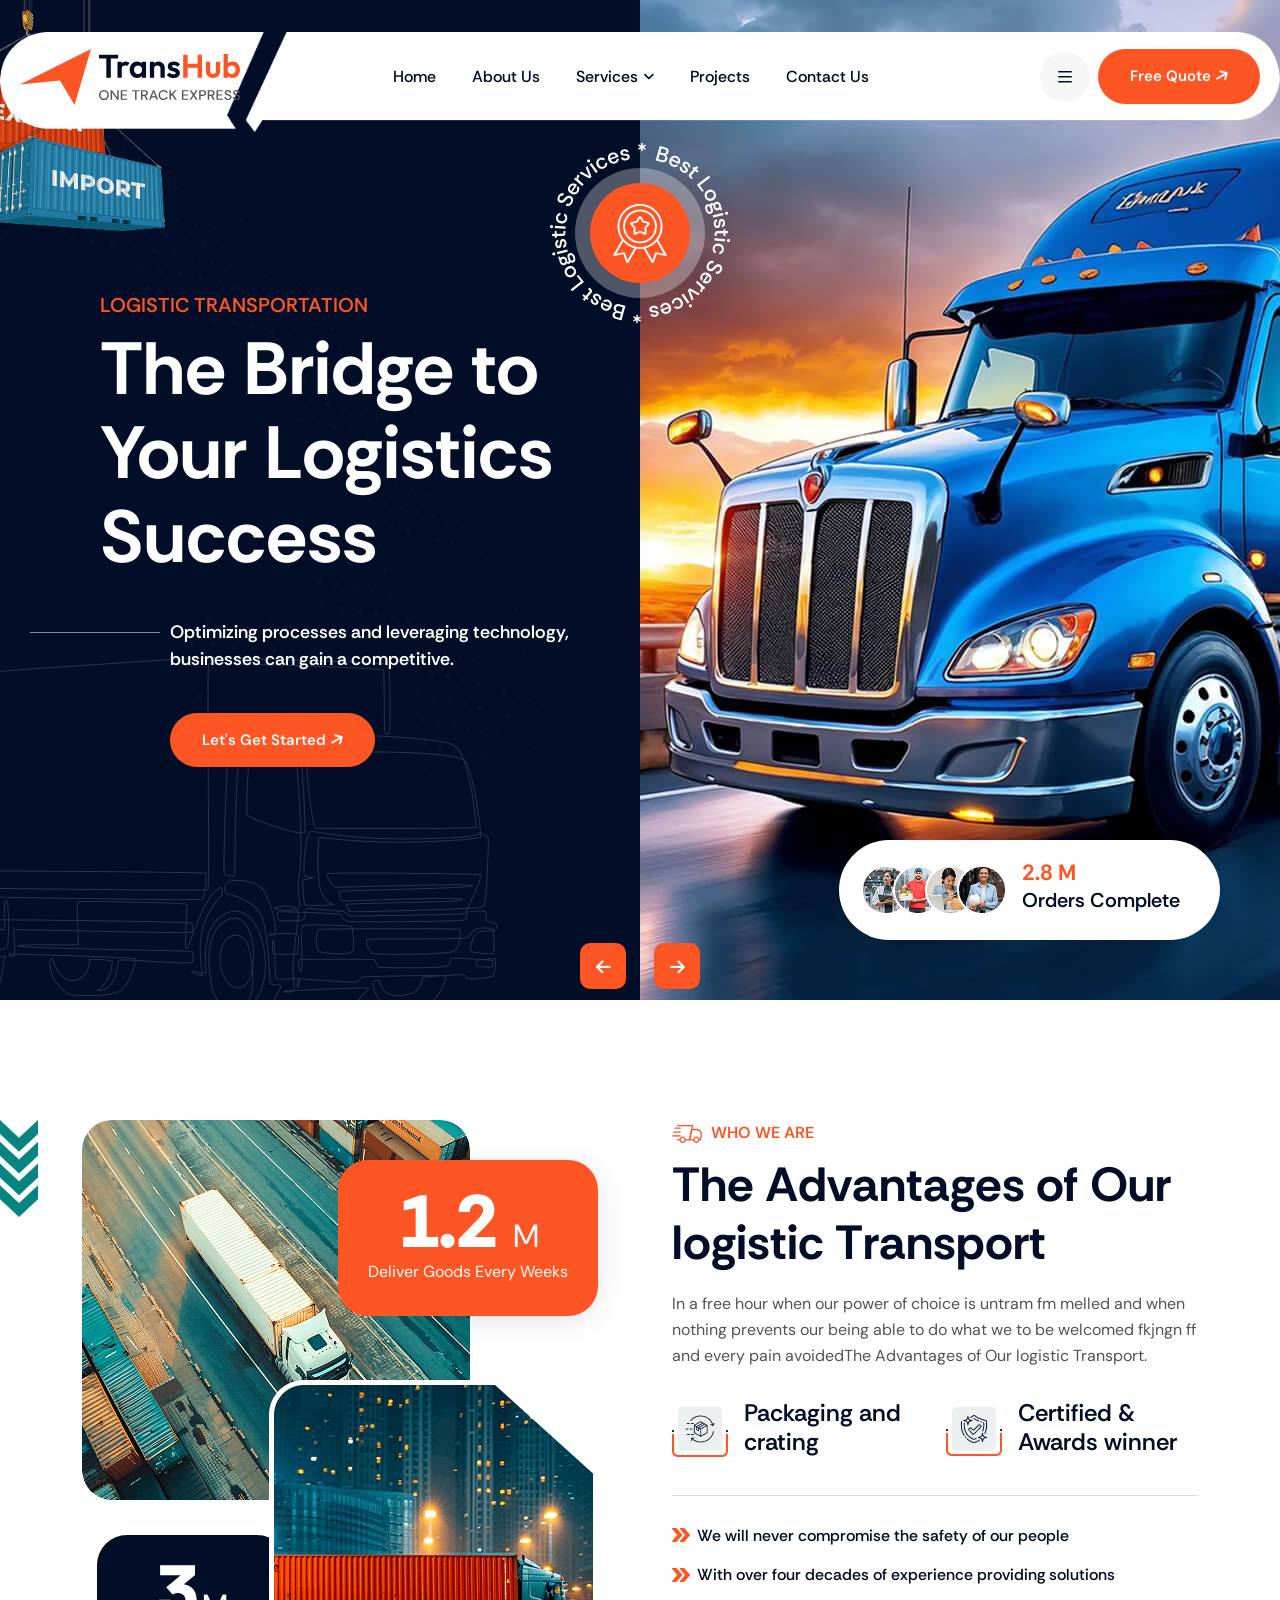
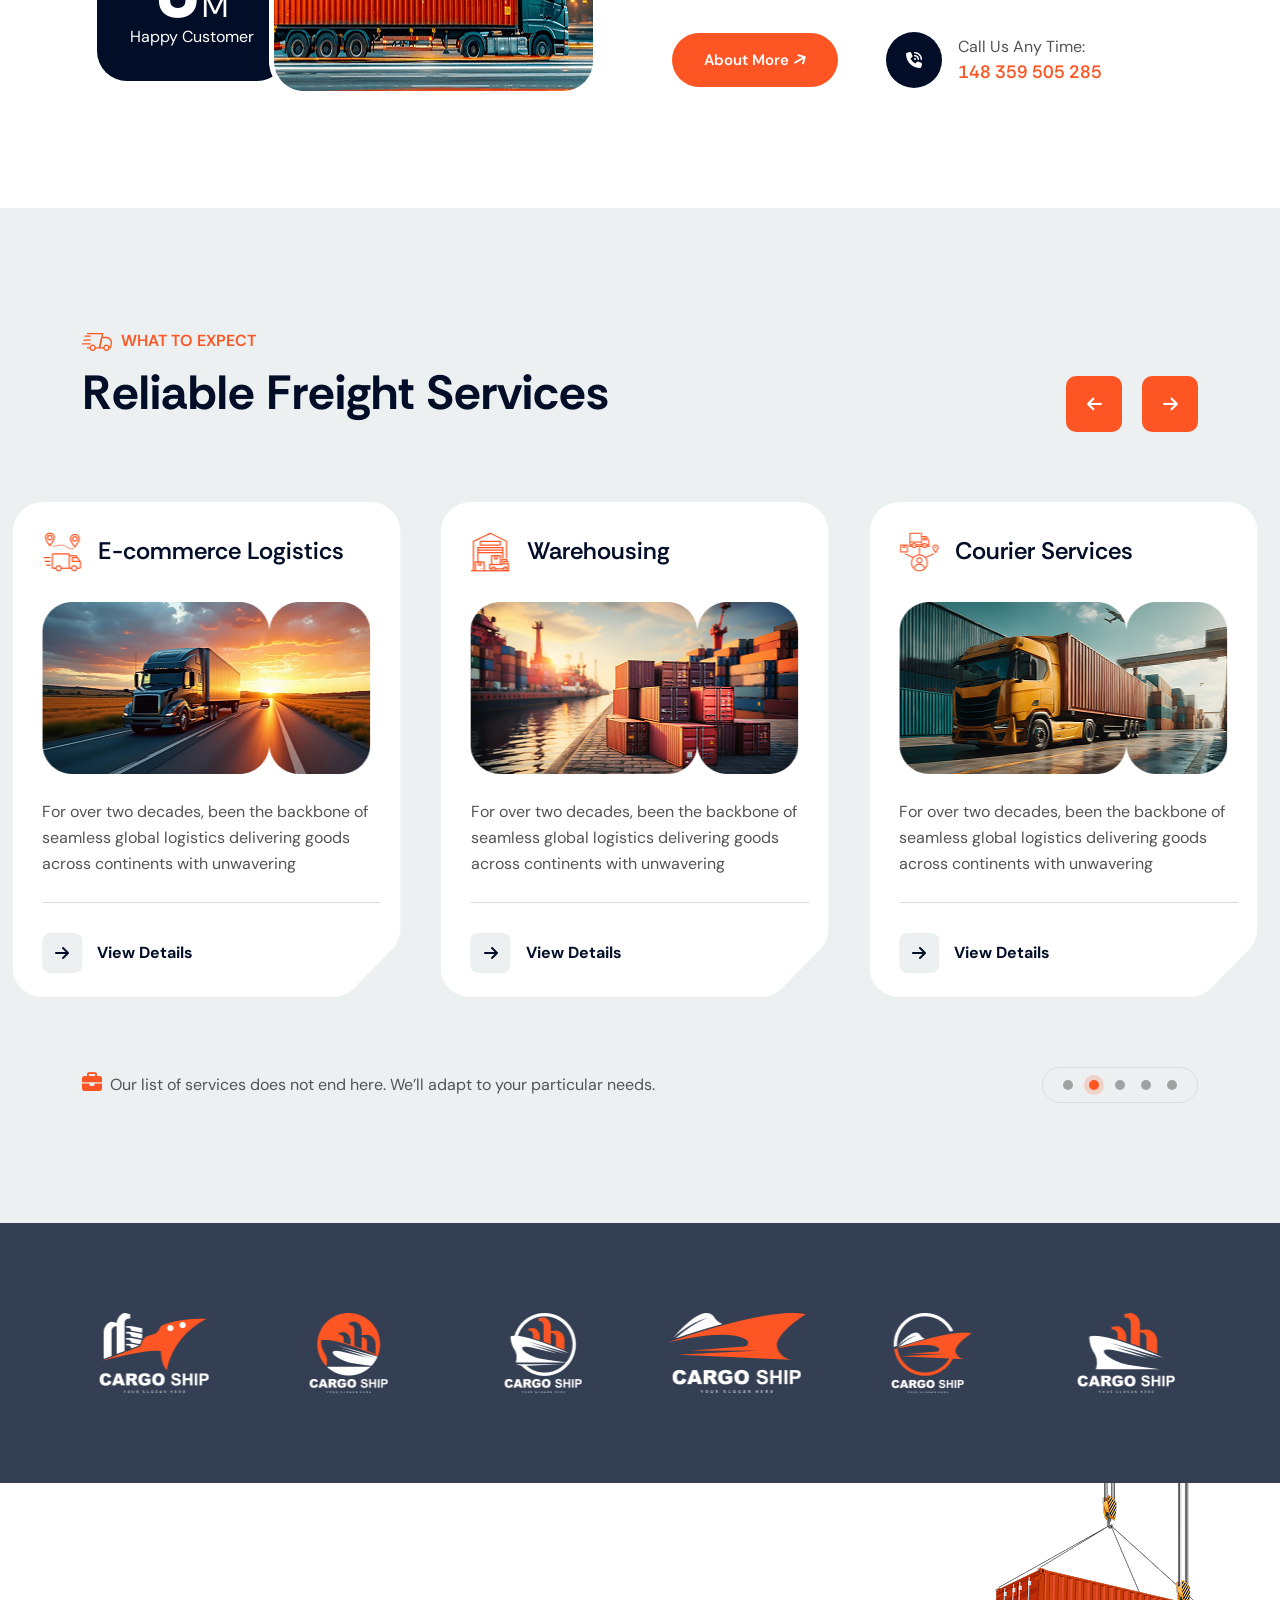
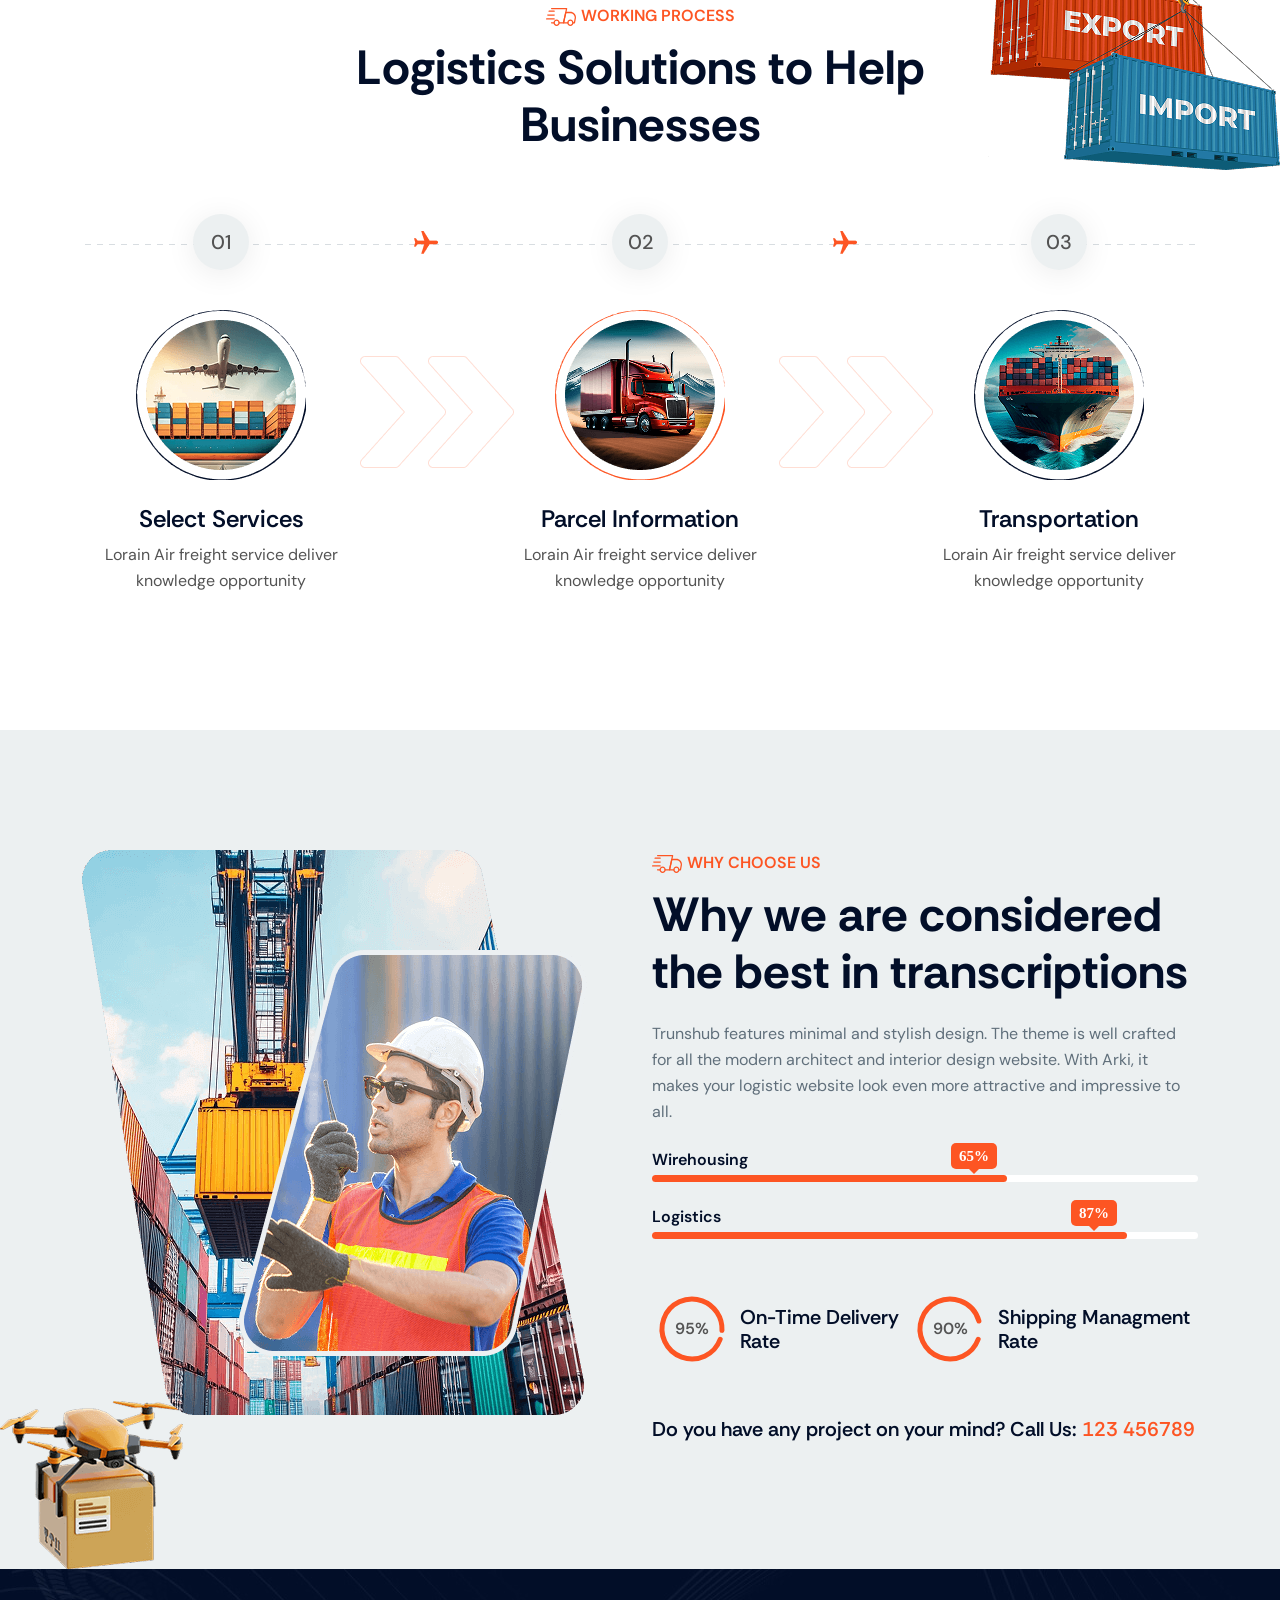
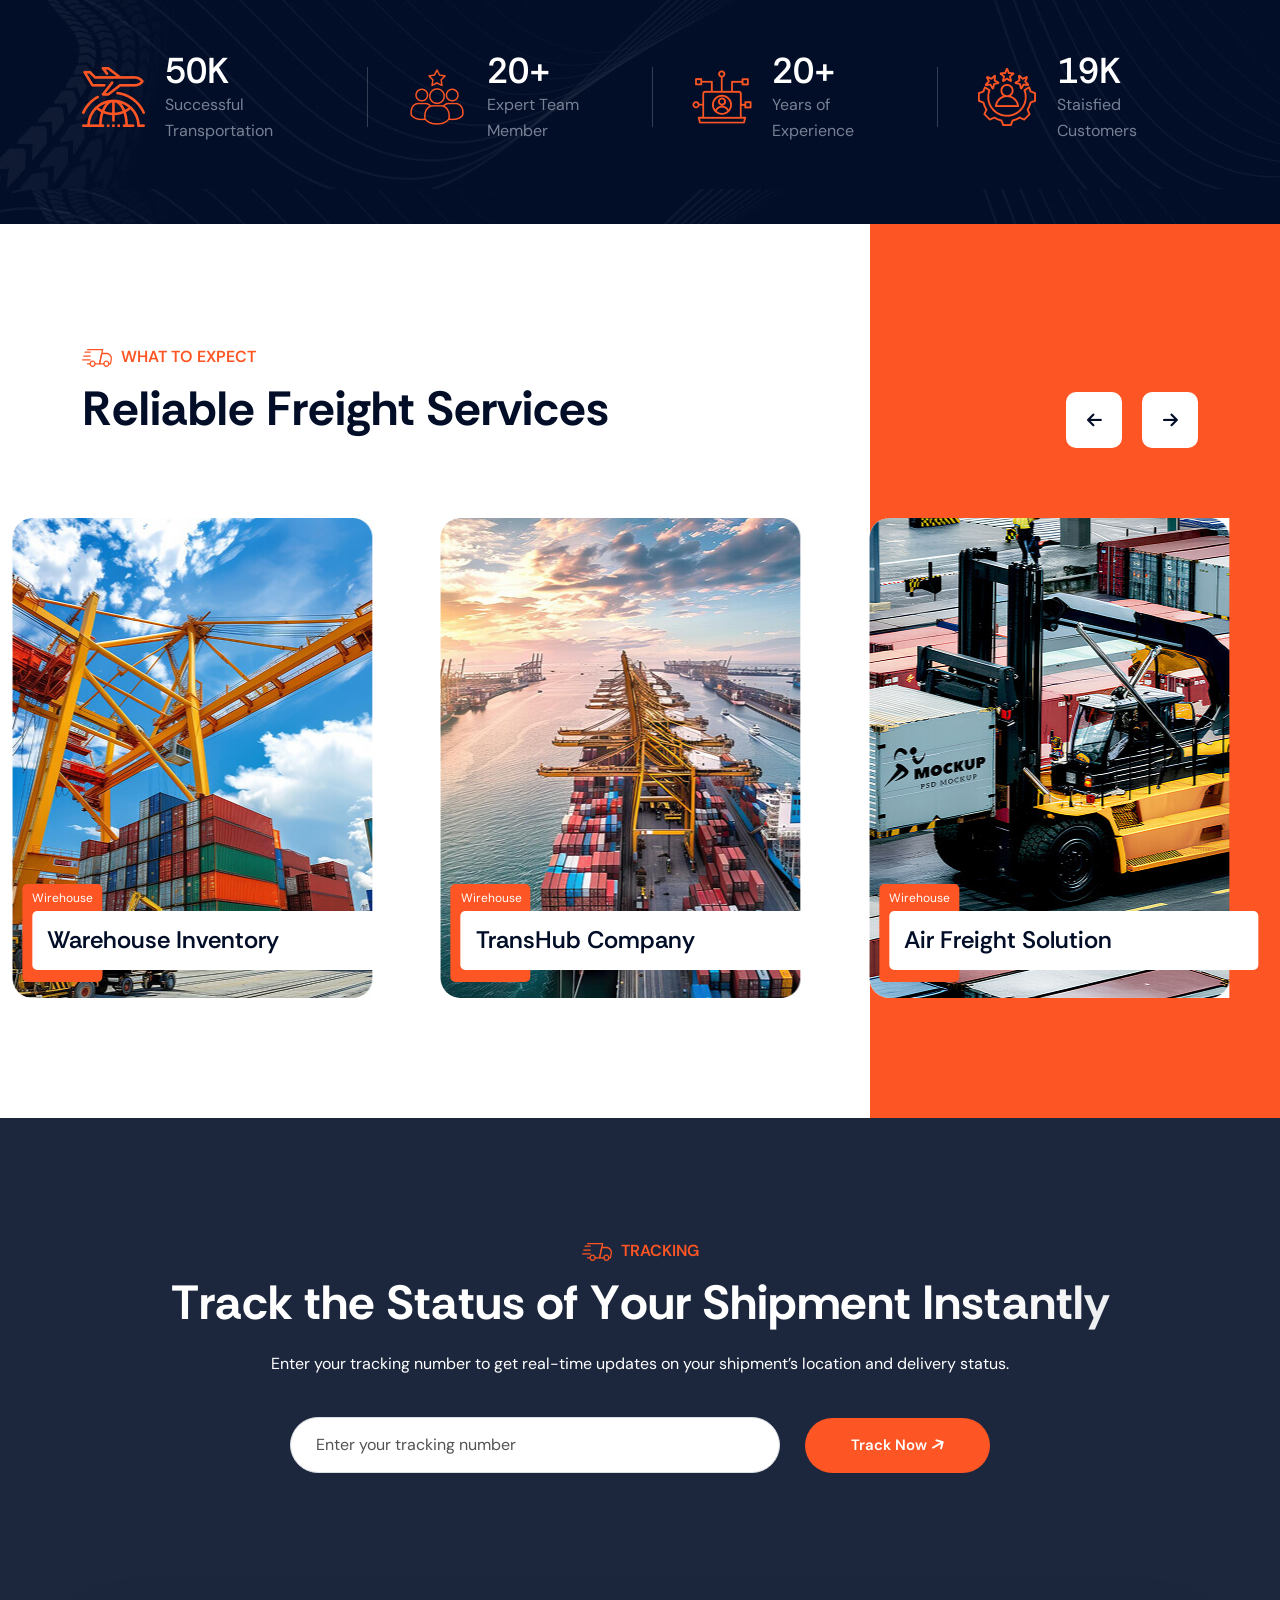
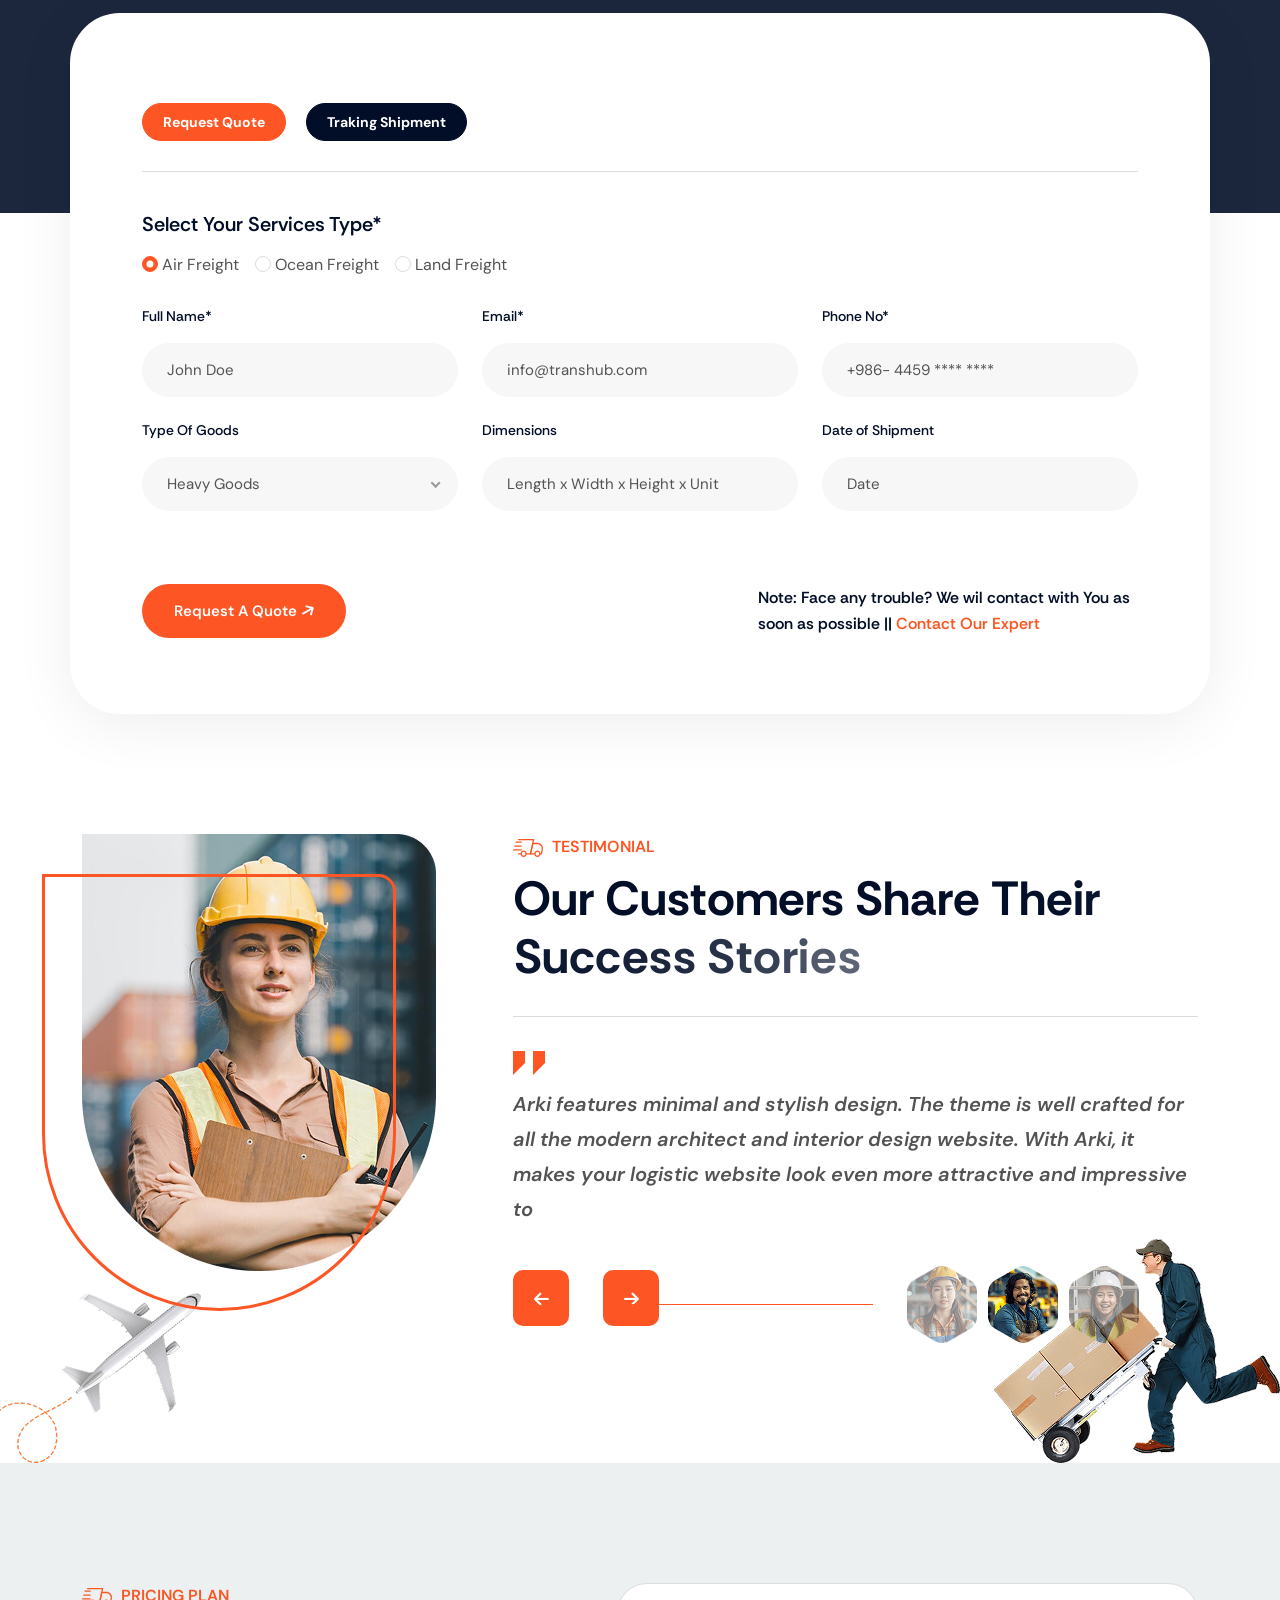
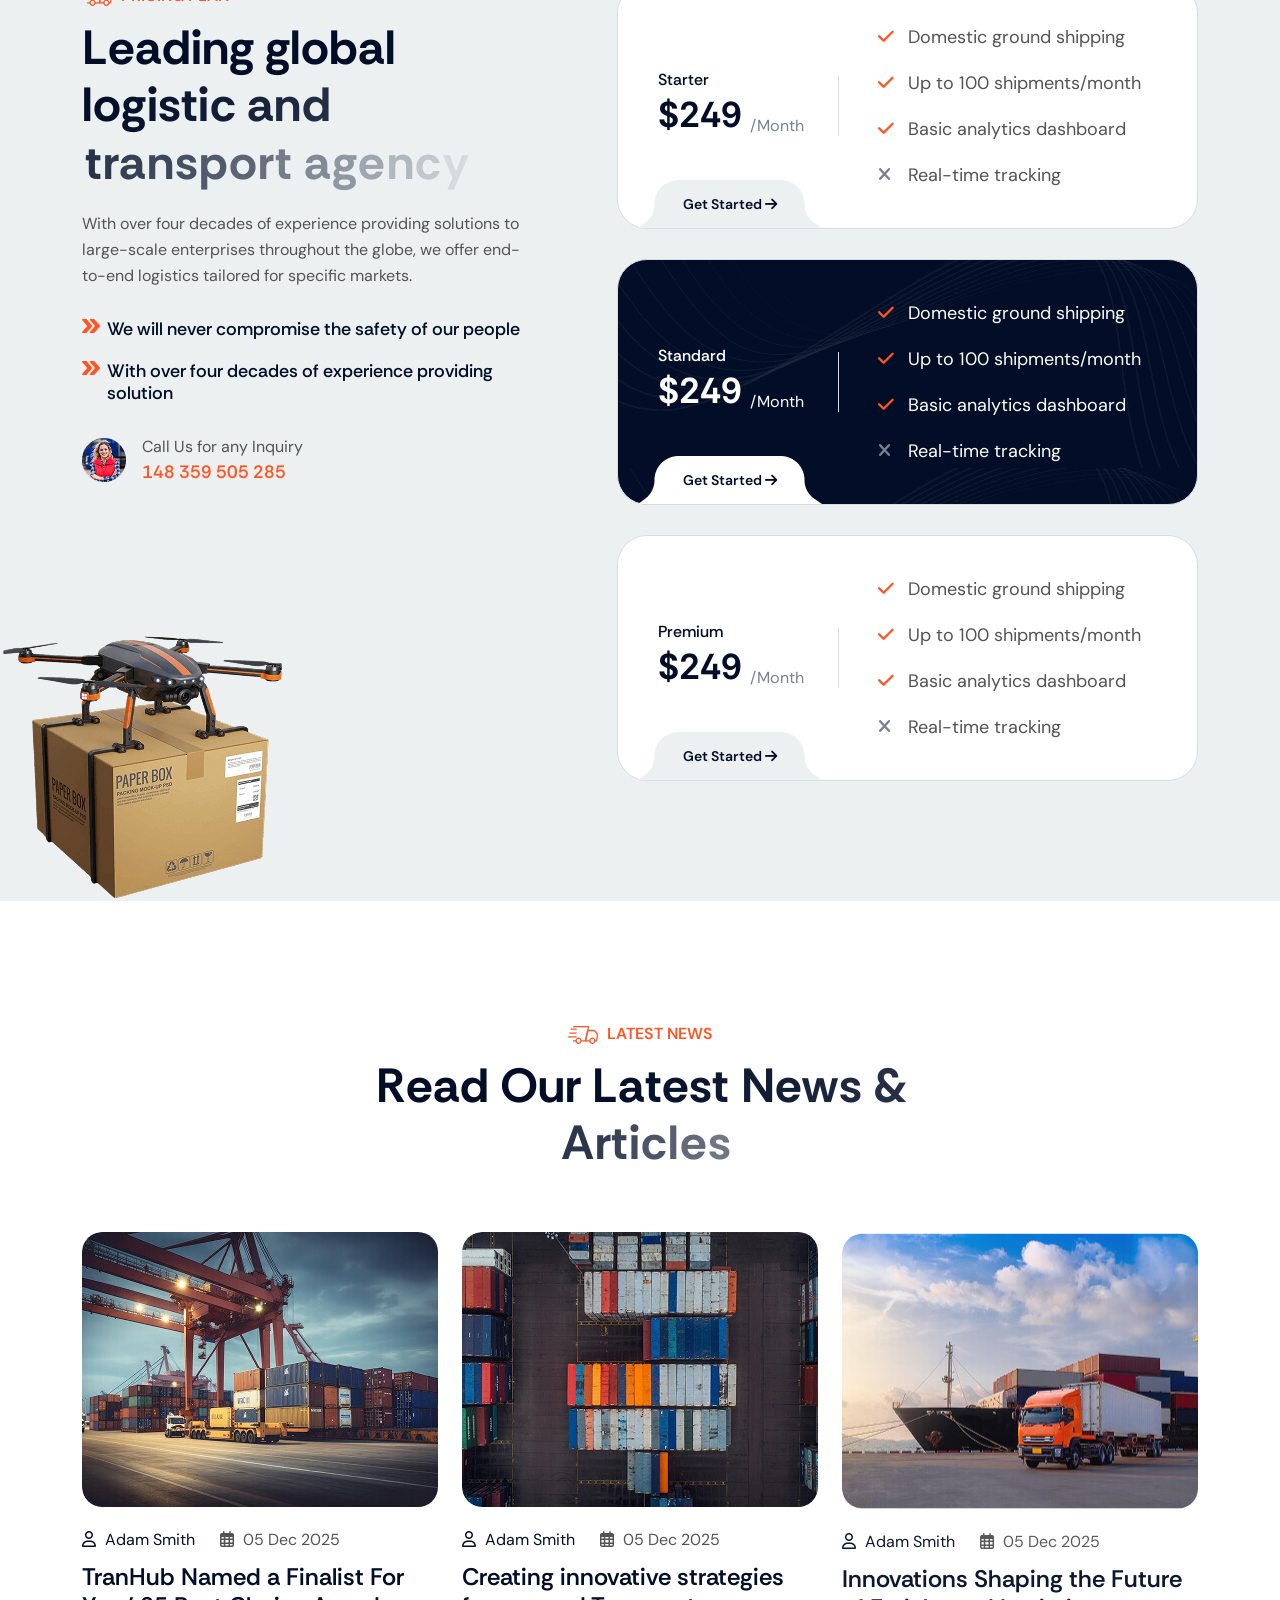
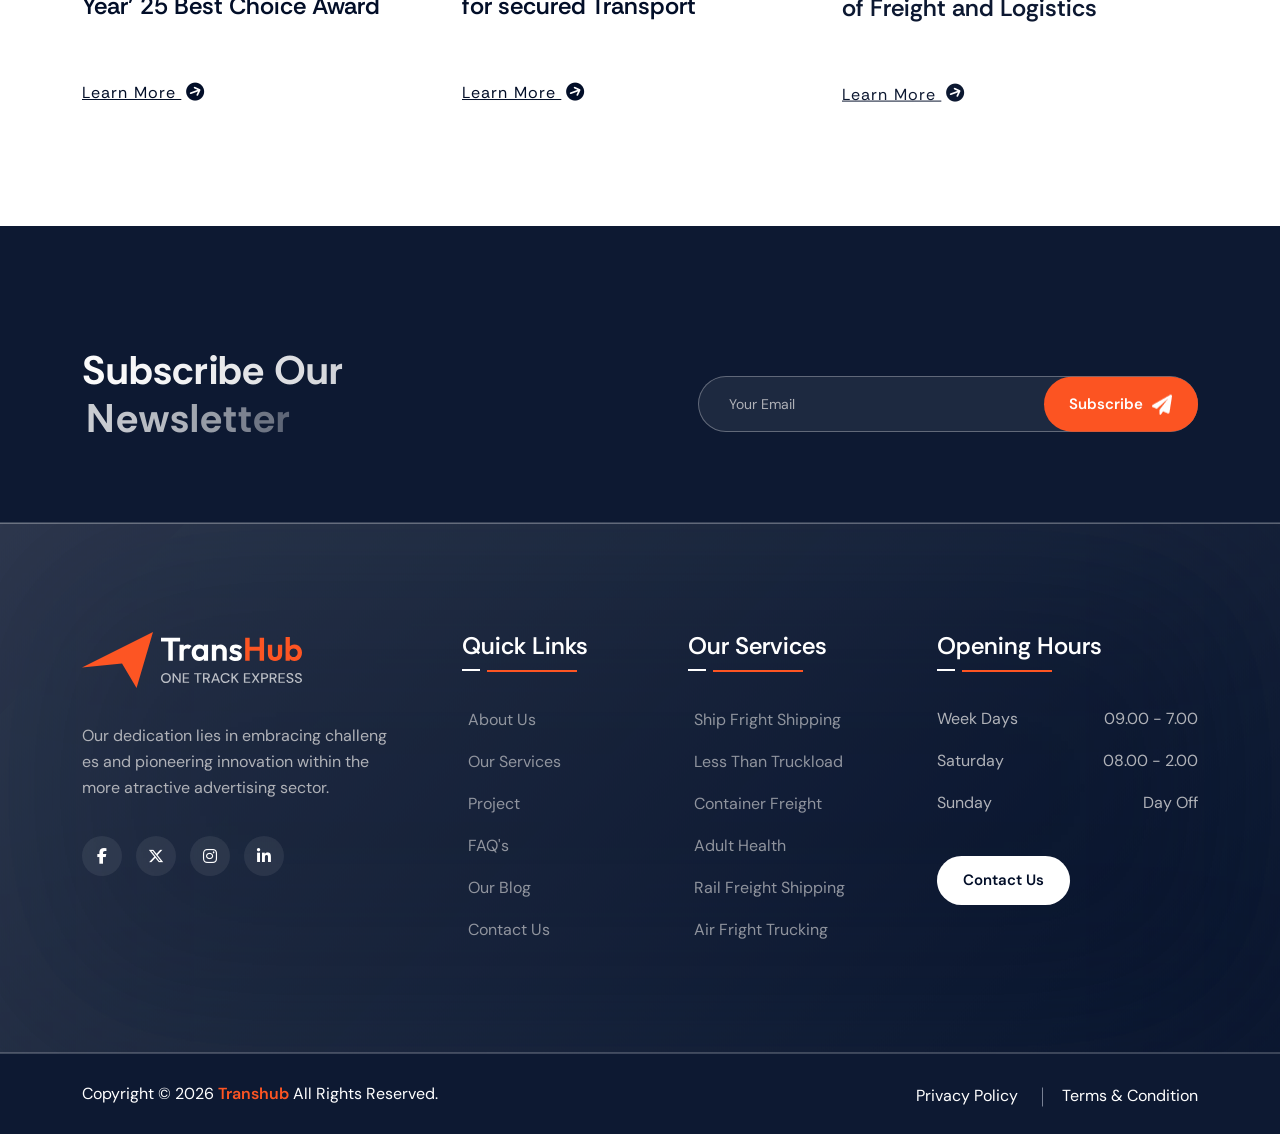
==== index.html @ 49015b33 "first commit" ====
<!DOCTYPE html>
<html lang="zxx">

<head>
    <meta charset="utf-8">
    <meta http-equiv="x-ua-compatible" content="ie=edge">
    <meta name="viewport" content="width=device-width, initial-scale=1, shrink-to-fit=no">
    <meta name="description" content="TransHub is a modern Transport & Logistics HTML template for shipping, freight, trucking, courier and supply-chain businesses. Clean, responsive design for logistics companies, warehousing, delivery services and transport operators.">
    <meta name="keywords" content="transport, logistics, shipping, freight, courier, supply chain, trucking, delivery, warehouse, cargo, transport company, responsive template">
    <meta name="author" content="theme-village">
    <title>TransHub - Transport & Logistics</title>
    <link rel="apple-touch-icon" href="assets/images/favicon.png">
    <link rel="shortcut icon" href="assets/images/favicon.ico">
    <!-- Google Fonts -->
    <link rel="preconnect" href="https://fonts.googleapis.com">
    <link rel="preconnect" href="https://fonts.gstatic.com" crossorigin>
    <link href="https://fonts.googleapis.com/css2?family=DM+Sans:ital,opsz,wght@0,9..40,100..1000;1,9..40,100..1000&family=Rethink+Sans:ital,wght@0,400..800;1,400..800&display=swap" rel="stylesheet">
    <!-- CSS Files -->
    <link rel="stylesheet" href="assets/css/bootstrap.min.css">
    <link rel="stylesheet" href="assets/css/fancybox.css">
    <link rel="stylesheet" href="assets/css/swiper-bundle.min.css">
    <link rel="stylesheet" href="https://cdnjs.cloudflare.com/ajax/libs/font-awesome/6.7.2/css/all.min.css">
    <link rel="stylesheet" href="assets/css/jarallax.min.css">
    <link rel="stylesheet" href="assets/css/nice-select.css">
    <link rel="stylesheet" href="assets/css/jquery.datepicker.css">
    <link rel="stylesheet" href="assets/css/jquery.timepicker.min.css">
    <!-- Style CSS -->
    <link rel="stylesheet" href="assets/css/style.css">

    <!--[if lt IE 9]>
    <script src="https://oss.maxcdn.com/html5shiv/3.7.2/html5shiv.min.js"></script>
    <script src="https://oss.maxcdn.com/respond/1.4.2/respond.min.js"></script>
    <![endif]-->
</head>

<body>
    <div class="main-overlay"></div>
<!-- Canvas Menu Start -->
    <div class="canvas-menu d-flex flex-column">
        <div class="d-flex justify-content-between w-100 mb-4">
            <!-- Logo Here -->
            <div class="logo">
                <img src="assets/images/logo.svg" alt="Logo">
            </div>
            <!-- Close Button -->
            <button type="button" class="canvas-close" aria-label="Close">
            <svg width="33" height="34" viewBox="0 0 37 38" fill="none" xmlns="http://www.w3.org/2000/svg">
               <path d="M9.19141 9.80762L27.5762 28.1924" stroke="currentColor" stroke-width="1.5"
                  stroke-linecap="round" stroke-linejoin="round"></path>
               <path d="M9.19141 28.1924L27.5762 9.80761" stroke="currentColor" stroke-width="1.5"
                  stroke-linecap="round" stroke-linejoin="round"></path>
            </svg>
         </button>
        </div>
        <p>We are a reliable transport agency providing safe and timely logistics solutions. Our services cover local and long-distance transportation needs.</p>
        <!-- Vertical Menu Start-->

        <div class="mt-3">
            <h5>Navigation</h5>
            <nav class="mt-4">
                <ul class="vertical-menu">
                    <li><a href="index.html">Home</a></li>
                    <li><a href="about.html">About Us</a></li>
                    <li><a href="services.html">Services</a></li>
                    <li><a href="service/service-single.html">Service Details</a></li>
                    <li><a href="projects.html">Projects</a></li>
                    <li><a href="contact.html">Contact Us</a></li>
                </ul>
            </nav>
        </div>

        <!-- social icons -->
        <div class="social-share null mt-3">
            <a href="#"><i class="fab fa-facebook-f"></i></a>
            <a href="#"><i class="fab fa-x-twitter"></i></a>
            <a href="#"><i class="fab fa-instagram"></i></a>
            <a href="#"><i class="fab fa-pinterest"></i></a>
            <a href="#"><i class="fab fa-linkedin-in"></i></a>
            <a href="#"><i class="fab fa-youtube"></i></a>
        </div>
        <a href="contact.html" class="btn btn-primary mt-5"> Contact Us <i class="fa fa-arrow-right"></i><span></span></a>
    </div>
    <!-- Canvas Menu End -->

    <div class="search-popup offcanvas offcanvas-top" id="offcanvas-search" data-bs-scroll="true">
        <div class="container d-flex flex-row py-5 align-items-center position-relative">
            <button type="button" class="btn-close bg-primary rounded-5" data-bs-dismiss="offcanvas" aria-label="Close"></button>
            <div class="col-lg-9 mx-auto">
                <form class="search-form w-100 mb-5">
                    <input id="search-form" type="text" class="form-control shadow-1" placeholder="Type keyword and hit enter">
                </form>

            </div>
        </div>
    </div>
    <!-- Header Start -->
    <header class="header header-default">
        <div class="sticky-height"></div>
        <div class="header-wrapper">
            <!-- Navigation Menu Start -->
            <div class="header-nav-wrapper header-sticky">
                <nav class="navbar navbar-expand-xl">
                    <div class="container">
                        <a href="index.html" class="navbar-brand">
                     <img src="assets/images/logo.svg" alt="logo" class="img-fluid">
                  </a>
                        <button class="navbar-toggler offcanvas-nav-btn" type="button">
                     Menu <svg xmlns="http://www.w3.org/2000/svg" width="14" height="12" fill="none"
                        viewBox="0 0 14 12">
                        <path fill="#020e28"
                           d="M0 .75Q.063.063.75 0h12.5q.687.063.75.75-.063.687-.75.75H.75Q.063 1.437 0 .75m0 5Q.063 5.063.75 5h12.5q.687.063.75.75-.063.687-.75.75H.75Q.063 6.437 0 5.75m13.25 5.75H.75q-.687-.063-.75-.75.063-.687.75-.75h12.5q.687.063.75.75-.063.687-.75.75" />
                     </svg>
                  </button>
                        <div class="nav-cta d-none d-md-flex order-lg-3">
                            <div class="d-flex align-items-center justify-content-between gap-2">
                                <button class="burger-menu icon-lg bg-light rounded-circle">
                           <svg xmlns="http://www.w3.org/2000/svg" width="14" height="12" fill="none"
                              viewBox="0 0 14 12">
                              <path fill="#020e28"
                                 d="M0 .75Q.063.063.75 0h12.5q.687.063.75.75-.063.687-.75.75H.75Q.063 1.437 0 .75m0 5Q.063 5.063.75 5h12.5q.687.063.75.75-.063.687-.75.75H.75Q.063 6.437 0 5.75m13.25 5.75H.75q-.687-.063-.75-.75.063-.687.75-.75h12.5q.687.063.75.75-.063.687-.75.75" />
                           </svg>
                        </button>
                                <a href="contact.html" class="btn btn-primary"> Free Quote <i
                              class="fa fa-arrow-right"></i><span></span>
                        </a>

                            </div>
                        </div>
                        <div class="offcanvas offcanvas-start offcanvas-nav">
                            <div class="offcanvas-header">
                                <a href="index.html" class="text-inverse"><img src="assets/images/logo.svg" alt="Logo"></a>
                                <button type="button" class="btn-close bg-primary" data-bs-dismiss="offcanvas" aria-label="Close"></button>
                            </div>

                            <div class="offcanvas-body pt-0 align-items-center justify-content-between">
                                <ul class="navbar-nav mx-auto align-items-lg-center">
                                    <li class="nav-item">
                                        <a class="nav-link" href="index.html">Home</a>
                                    </li>
                                    <li class="nav-item">
                                        <a class="nav-link" href="about.html">About Us</a>
                                    </li>
                                    <li class="nav-item dropdown">
                                        <a class="nav-link dropdown-toggle" href="services.html" role="button" data-bs-toggle="dropdown" aria-expanded="false">Services</a>
                                        <ul class="dropdown-menu">
                                            <li><a class="dropdown-item" href="services.html">Our Services</a></li>
                                            <li><a class="dropdown-item" href="service/service-single.html">Service Details</a></li>
                                        </ul>
                                    </li>
                                    <li class="nav-item">
                                        <a class="nav-link" href="projects.html">Projects</a>
                                    </li>
                                    <li class="nav-item">
                                        <a class="nav-link" href="contact.html">Contact Us</a>
                                    </li>
                                </ul>

                            </div>
                        </div>
                    </div>
                </nav>
            </div>
        </div>
    </header>
    <!-- Header End -->
    <section class="slider-section position-relative">
        <img src="assets/images/slide-sh1.png" alt="" class="abs-img top-0" aria-hidden="true">
        <img src="assets/images/tranck-v.png" alt="Truck delivery illustration" class="anim-img moveXS bottom-0">

        <div class="container-fluid p-0">
            <div class="row g-0 align-items-center">
                <div class="col-lg-6 order-2 order-lg-1">
                    <div class="hero-content position-relative">
                        <div class="trust-badge">
                            <img class="abs-img" src="assets/images/text-rotate.png" alt="" aria-hidden="true">
                            <div class="icon rounded-circle">
                                <img src="assets/images/icons/boomark.png" alt="Bookmark icon">
                            </div>
                        </div>
                        <p class="sub-title h4">Logistic Transportation</p>
                        <h1 class="text-info fw-bold">The Bridge to Your Logistics Success</h1>

                        <div class="slide-meta">
                            <p class="h6 text-info">Optimizing processes and leveraging technology, businesses can gain a competitive.
                            </p>
                            <a href="contact.html" class="btn btn-primary">Let's get Started <i class="fa fa-arrow-right"
                           aria-hidden="true"></i></a>
                        </div>
                    </div>
                </div>

                <div class="col-lg-6 order-1 order-lg-2">
                    <div class="hero-slider-wrap overflow-hidden position-relative">
                        <div class="hero-slider swiper">
                            <div class="swiper-wrapper">
                                <div class="swiper-slide">
                                    <div class="slide-img">
                                        <img src="assets/images/slide-m1.jpg" alt="Logistics warehouse management">
                                    </div>
                                </div>
                                <div class="swiper-slide">
                                    <div class="slide-img">
                                        <img src="assets/images/slide-m2.jpg" alt="Global shipping transport">
                                    </div>
                                </div>
                            </div>
                        </div>

                        <div class="stat-card bg-white d-none d-sm-flex align-items-center">
                            <div class="customer-imgs d-flex">
                                <img src="assets/images/cl1.png" alt="Client logo">
                                <img src="assets/images/cl2.png" alt="Client logo">
                                <img src="assets/images/cl3.png" alt="Client logo">
                                <img src="assets/images/cl4.png" alt="Client logo">
                            </div>
                            <div class="stat-info">
                                <span class="display-5 purecounter text-primary" data-purecounter-end="2800000" data-purecounter-currency=" "></span>
                                <h2 class="h5">Orders Complete</h2>
                            </div>
                        </div>
                    </div>
                </div>

                <div class="col-12">
                    <div class="custom-nav">
                        <div class="swiper-button-next"></div>
                        <div class="swiper-button-prev"></div>
                    </div>
                </div>
            </div>
        </div>
    </section>
    <!-- Slider Section End -->

    <!-- About Section Start -->
    <section class="about-section position-relative sec-padding">
        <img src="assets/images/about-sh.png" alt="shape" class="anim-img moveY">
        <div class="container">
            <div class="row">
                <div class="col-lg-6">
                    <div class="about-media position-relative">
                        <div class="about-m1">
                            <img class="round img-fluid" src="assets/images/about-1.png" alt="">
                            <div class="ab-stat bg-primary round">
                                <span class="display-1 purecounter" data-purecounter-end="2.1" data-purecounter-decimals="1" data-purecounter-currency=" ">2.1</span> <span class="unit">M</span>
                                <p>Deliver Goods Every Weeks</p>
                            </div>
                        </div>
                        <div class="about-m2">
                            <div class="ab-stat2 bg-dark text-info round">
                                <span class="display-1 purecounter" data-purecounter-end="5" data-purecounter-decimals="0">5</span> <span class="unit">M</span>
                                <p>Happy Customer</p>
                            </div>
                            <img class="img-fluid" src="assets/images/about-2.png" alt="">
                        </div>
                    </div>
                </div>
                <div class="col-lg-6">
                    <div class="about-content">
                        <span class="sub-title fadeInUp">
                     <svg xmlns="http://www.w3.org/2000/svg" width="30" height="18" fill="none" viewBox="0 0 30 18">
                        <path fill="#fd5523"
                           d="M8.125 15.429h-2.5a.62.62 0 0 1-.442-.189.65.65 0 0 1 0-.909.62.62 0 0 1 .442-.188h2.5c.166 0 .325.068.442.188a.65.65 0 0 1 0 .91.62.62 0 0 1-.442.188m20.313 0h-1.563a.62.62 0 0 1-.442-.189.65.65 0 0 1 0-.909.62.62 0 0 1 .442-.188h1.044l.842-4.618c-.011-2.364-1.973-4.382-4.386-4.382h-4.104l-1.989 9h3.593c.166 0 .325.068.442.188a.653.653 0 0 1 0 .91.62.62 0 0 1-.442.188H17.5a.61.61 0 0 1-.488-.242.65.65 0 0 1-.122-.543L19.162 4.36a.65.65 0 0 1 .22-.361.6.6 0 0 1 .39-.14h4.603C27.476 3.857 30 6.452 30 9.642l-.949 5.261a.65.65 0 0 1-.214.377.6.6 0 0 1-.4.148" />
                        <path fill="#fd5523"
                           d="M24.375 18c-1.722 0-3.125-1.441-3.125-3.214s1.403-3.215 3.125-3.215c1.723 0 3.125 1.442 3.125 3.215S26.098 18 24.375 18m0-5.143c-1.034 0-1.875.866-1.875 1.929s.841 1.928 1.875 1.928 1.875-.865 1.875-1.928-.841-1.929-1.875-1.929M10.625 18C8.903 18 7.5 16.559 7.5 14.786s1.403-3.215 3.125-3.215c1.723 0 3.125 1.442 3.125 3.215S12.348 18 10.625 18m0-5.143c-1.034 0-1.875.866-1.875 1.929s.841 1.928 1.875 1.928 1.875-.865 1.875-1.928c0-1.064-.841-1.929-1.875-1.929m-2.5-9h-5a.62.62 0 0 1-.442-.188.65.65 0 0 1 0-.91.62.62 0 0 1 .442-.188h5c.166 0 .325.068.442.189a.65.65 0 0 1 0 .909.62.62 0 0 1-.442.188m0 3.857h-6.25a.62.62 0 0 1-.442-.188.65.65 0 0 1 0-.91.62.62 0 0 1 .442-.187h6.25c.166 0 .325.067.442.188a.65.65 0 0 1 0 .909.62.62 0 0 1-.442.188m0 3.857h-7.5a.62.62 0 0 1-.442-.188.65.65 0 0 1 0-.909.62.62 0 0 1 .442-.188h7.5c.166 0 .325.067.442.188a.65.65 0 0 1 0 .91.62.62 0 0 1-.442.187" />
                        <path fill="#fd5523"
                           d="M17.5 15.429h-4.375a.62.62 0 0 1-.442-.189.65.65 0 0 1 0-.909.62.62 0 0 1 .442-.188H17l2.84-12.857H5.625a.62.62 0 0 1-.442-.189.65.65 0 0 1 0-.909A.62.62 0 0 1 5.625 0h15a.61.61 0 0 1 .488.241.65.65 0 0 1 .122.543L18.11 14.927a.65.65 0 0 1-.22.36.6.6 0 0 1-.39.142" />
                     </svg>
                     Who we are</span>
                        <h2 class="sec-title">The Advantages of Our logistic Transport</h2>
                        <p>In a free hour when our power of choice is untram fm melled and when nothing prevents our being able to do what we to be welcomed fkjngn ff and every pain avoidedThe Advantages of Our logistic Transport.
                        </p>
                        <div class="d-sm-flex gap-4 about-feat border-bottom">
                            <div class="ab-item d-flex align-items-center gap-3">
                                <img src="assets/images/ab-icon1.png" alt="">
                                <h3 class="display-4">Packaging and crating</h3>
                            </div>
                            <div class="ab-item d-flex align-items-center gap-3">
                                <img src="assets/images/ab-icon2.png" alt="">
                                <h3 class="display-4">Certified & Awards winner</h3>
                            </div>
                        </div>
                        <ul class="check">
                            <li>We will never compromise the safety of our people</li>
                            <li>With over four decades of experience providing solutions</li>
                        </ul>
                        <div class="d-sm-flex align-items-center about-footer gap-5 mt-5">
                            <a href="about.html" class="btn btn-primary">About More <i
                           class="fa fa-arrow-right"></i><span></span> </a>

                            <div class="quick-call d-flex align-items-center">
                                <span class="bg-dark icon-lg rounded-circle text-info"><i
                              class="fa-solid fa-phone-volume"></i></span>
                                <div class="conn-txt ms-3">
                                    <p class="m-0">Call Us Any Time:</p>
                                    <a class="h6 text-primary" href="tel:148359505285">148 359 505 285</a>
                                </div>
                            </div>
                        </div>
                    </div>
                </div>
            </div>
        </div>
    </section>
    <!-- About Section End -->

    <!-- Services Section Start -->
    <section class="services-sec overflow-hidden position-relative bg-shade sec-padding">
        <div class="container position-relative">
            <div class="d-sm-flex align-items-center justify-content-between">
                <div class="sec-intro">
                    <span class="sub-title fadeInUp"><svg xmlns="http://www.w3.org/2000/svg" width="30" height="18"
                     fill="none" viewBox="0 0 30 18">
                     <path fill="#fd5523"
                        d="M8.125 15.429h-2.5a.62.62 0 0 1-.442-.189.65.65 0 0 1 0-.909.62.62 0 0 1 .442-.188h2.5c.166 0 .325.068.442.188a.65.65 0 0 1 0 .91.62.62 0 0 1-.442.188m20.313 0h-1.563a.62.62 0 0 1-.442-.189.65.65 0 0 1 0-.909.62.62 0 0 1 .442-.188h1.044l.842-4.618c-.011-2.364-1.973-4.382-4.386-4.382h-4.104l-1.989 9h3.593c.166 0 .325.068.442.188a.653.653 0 0 1 0 .91.62.62 0 0 1-.442.188H17.5a.61.61 0 0 1-.488-.242.65.65 0 0 1-.122-.543L19.162 4.36a.65.65 0 0 1 .22-.361.6.6 0 0 1 .39-.14h4.603C27.476 3.857 30 6.452 30 9.642l-.949 5.261a.65.65 0 0 1-.214.377.6.6 0 0 1-.4.148" />
                     <path fill="#fd5523"
                        d="M24.375 18c-1.722 0-3.125-1.441-3.125-3.214s1.403-3.215 3.125-3.215c1.723 0 3.125 1.442 3.125 3.215S26.098 18 24.375 18m0-5.143c-1.034 0-1.875.866-1.875 1.929s.841 1.928 1.875 1.928 1.875-.865 1.875-1.928-.841-1.929-1.875-1.929M10.625 18C8.903 18 7.5 16.559 7.5 14.786s1.403-3.215 3.125-3.215c1.723 0 3.125 1.442 3.125 3.215S12.348 18 10.625 18m0-5.143c-1.034 0-1.875.866-1.875 1.929s.841 1.928 1.875 1.928 1.875-.865 1.875-1.928c0-1.064-.841-1.929-1.875-1.929m-2.5-9h-5a.62.62 0 0 1-.442-.188.65.65 0 0 1 0-.91.62.62 0 0 1 .442-.188h5c.166 0 .325.068.442.189a.65.65 0 0 1 0 .909.62.62 0 0 1-.442.188m0 3.857h-6.25a.62.62 0 0 1-.442-.188.65.65 0 0 1 0-.91.62.62 0 0 1 .442-.187h6.25c.166 0 .325.067.442.188a.65.65 0 0 1 0 .909.62.62 0 0 1-.442.188m0 3.857h-7.5a.62.62 0 0 1-.442-.188.65.65 0 0 1 0-.909.62.62 0 0 1 .442-.188h7.5c.166 0 .325.067.442.188a.65.65 0 0 1 0 .91.62.62 0 0 1-.442.187" />
                     <path fill="#fd5523"
                        d="M17.5 15.429h-4.375a.62.62 0 0 1-.442-.189.65.65 0 0 1 0-.909.62.62 0 0 1 .442-.188H17l2.84-12.857H5.625a.62.62 0 0 1-.442-.189.65.65 0 0 1 0-.909A.62.62 0 0 1 5.625 0h15a.61.61 0 0 1 .488.241.65.65 0 0 1 .122.543L18.11 14.927a.65.65 0 0 1-.22.36.6.6 0 0 1-.39.142" />
                  </svg> What to expect</span>
                    <h2 class="sec-title">Reliable Freight Services</h2>
                </div>
                <div class="header-slider-nav fadeInUp">
                    <div class="swiper-button-prev"></div>
                    <div class="swiper-button-next"></div>
                </div>
            </div>
        </div>
        <div class="container ct-container">
            <div class="row">
                <div class="col-lg-12">
                    <div class="services-carousel swiper">
                        <div class="swiper-wrapper">
                            <div class="swiper-slide">
                                <div class="service-card bg-white round">
                                    <div class="service-head d-flex gap-3 align-items-center">
                                        <img src="assets/images/icons/serv1.png" alt="Icon">
                                        <h3 class="display-4 m-0"><a href="service/service-single.html">Multimodal Transport</a></h3>
                                    </div>
                                    <div class="service-thumb">
                                        <img class="img-fluid" src="assets/images/serv1.png" alt="">
                                    </div>
                                    <p>For over two decades, been the backbone of seamless global logistics delivering goods across continents with unwavering</p>
                                    <div class="service-footer border-top">
                                        <a class="custom-btn" href="service/service-single.html"><span class="icon rounded-3"><i
                                       class="fa fa-arrow-right"></i></span>View Details</a>
                                    </div>
                                </div>
                            </div>
                            <!-- Slide End -->
                            <div class="swiper-slide">
                                <div class="service-card bg-white round">
                                    <div class="service-head d-flex gap-3 align-items-center">
                                        <img src="assets/images/icons/serv2.png" alt="Icon">
                                        <h3 class="display-4 m-0"><a href="service/service-single.html">E-commerce Logistics</a></h3>
                                    </div>
                                    <div class="service-thumb">
                                        <img class="img-fluid" src="assets/images/serv2.png" alt="">
                                    </div>
                                    <p>For over two decades, been the backbone of seamless global logistics delivering goods across continents with unwavering</p>
                                    <div class="service-footer border-top">
                                        <a class="custom-btn" href="service/service-single.html"><span class="icon rounded-3"><i
                                       class="fa fa-arrow-right"></i></span>View Details</a>
                                    </div>
                                </div>
                            </div>
                            <!-- Slide End -->
                            <div class="swiper-slide">
                                <div class="service-card bg-white round">
                                    <div class="service-head d-flex gap-3 align-items-center">
                                        <img src="assets/images/icons/serv3.png" alt="Icon">
                                        <h3 class="display-4 m-0"><a href="service/service-single.html">Warehousing</a></h3>
                                    </div>
                                    <div class="service-thumb">
                                        <img class="img-fluid" src="assets/images/serv3.png" alt="">
                                    </div>
                                    <p>For over two decades, been the backbone of seamless global logistics delivering goods across continents with unwavering</p>
                                    <div class="service-footer border-top">
                                        <a class="custom-btn" href="service/service-single.html"><span class="icon rounded-3"><i
                                       class="fa fa-arrow-right"></i></span>View Details</a>
                                    </div>
                                </div>
                            </div>
                            <!-- Slide End -->
                            <div class="swiper-slide">
                                <div class="service-card bg-white round">
                                    <div class="service-head d-flex gap-3 align-items-center">
                                        <img src="assets/images/icons/serv4.png" alt="Icon">
                                        <h3 class="display-4 m-0"><a href="service/service-single.html">Courier Services</a></h3>
                                    </div>
                                    <div class="service-thumb">
                                        <img class="img-fluid" src="assets/images/serv4.png" alt="">
                                    </div>
                                    <p>For over two decades, been the backbone of seamless global logistics delivering goods across continents with unwavering</p>
                                    <div class="service-footer border-top">
                                        <a class="custom-btn" href="service/service-single.html"><span class="icon rounded-3"><i
                                       class="fa fa-arrow-right"></i></span>View Details</a>
                                    </div>
                                </div>
                            </div>
                            <!-- Slide End -->
                            <div class="swiper-slide">
                                <div class="service-card bg-white round">
                                    <div class="service-head d-flex gap-3 align-items-center">
                                        <img src="assets/images/icons/serv1.png" alt="Icon">
                                        <h3 class="display-4 m-0"><a href="service/service-single.html">E-commerce Logistics</a></h3>
                                    </div>
                                    <div class="service-thumb">
                                        <img class="img-fluid" src="assets/images/serv1.png" alt="">
                                    </div>
                                    <p>For over two decades, been the backbone of seamless global logistics delivering goods across continents with unwavering</p>
                                    <div class="service-footer border-top">
                                        <a class="custom-btn" href="service/service-single.html"><span class="icon rounded-3"><i
                                       class="fa fa-arrow-right"></i></span>View Details</a>
                                    </div>
                                </div>
                            </div>
                            <!-- Slide End -->
                        </div>
                    </div>
                </div>
            </div>
        </div>
        <div class="container pt-5 mt-3">
            <div class="d-sm-flex justify-content-between align-items-center">
                <span><i class="fa fa-briefcase me-1 text-primary fs-5"></i> Our list of services does not end here. We’ll adapt to your particular needs.</span>
                <div class="ct-pagination">
                    <div class="swiper-pagination"></div>
                </div>
            </div>
        </div>
    </section>
    <!-- Services Section End -->

    <!-- Brands Section End -->
    <div class="brands-sec bg-cover jarallax" data-jarallax data-speed=".4">
        <img src="assets/images/brand-bg.jpg" alt="" class="jarallax-img">
        <div class="parallax-overly"></div>
        <div class="container ct-container">
            <div class="row">
                <div class="col-lg-12">
                    <div class="brands-carousel swiper">
                        <div class="swiper-wrapper">
                            <div class="swiper-slide">
                                <a href="#"><img src="assets/images/br1.png" alt="Brands"></a>
                            </div>
                            <div class="swiper-slide">
                                <a href="#"><img src="assets/images/br2.png" alt="Brands"></a>
                            </div>
                            <div class="swiper-slide">
                                <a href="#"><img src="assets/images/br3.png" alt="Brands"></a>
                            </div>
                            <div class="swiper-slide">
                                <a href="#"><img src="assets/images/br4.png" alt="Brands"></a>
                            </div>
                            <div class="swiper-slide">
                                <a href="#"><img src="assets/images/br5.png" alt="Brands"></a>
                            </div>
                            <div class="swiper-slide">
                                <a href="#"><img src="assets/images/br6.png" alt="Brands"></a>
                            </div>
                            <div class="swiper-slide">
                                <a href="#"><img src="assets/images/br1.png" alt="Brands"></a>
                            </div>
                        </div>
                    </div>
                </div>
            </div>
        </div>
    </div>
    <!-- Brands Section Start -->

    <!-- Process Section Start -->
    <section class="process-sec sec-padding position-relative overflow-hidden">
        <img src="assets/images/slide-sh1.png" alt="shape" class="abs-img  end-0 top-0">
        <div class="container">
            <div class="sec-intro mx-auto text-center">
                <span class="sub-title fadeInUp"><svg xmlns="http://www.w3.org/2000/svg" width="30" height="18" fill="none"
                  viewBox="0 0 30 18">
                  <path fill="#fd5523"
                     d="M8.125 15.429h-2.5a.62.62 0 0 1-.442-.189.65.65 0 0 1 0-.909.62.62 0 0 1 .442-.188h2.5c.166 0 .325.068.442.188a.65.65 0 0 1 0 .91.62.62 0 0 1-.442.188m20.313 0h-1.563a.62.62 0 0 1-.442-.189.65.65 0 0 1 0-.909.62.62 0 0 1 .442-.188h1.044l.842-4.618c-.011-2.364-1.973-4.382-4.386-4.382h-4.104l-1.989 9h3.593c.166 0 .325.068.442.188a.653.653 0 0 1 0 .91.62.62 0 0 1-.442.188H17.5a.61.61 0 0 1-.488-.242.65.65 0 0 1-.122-.543L19.162 4.36a.65.65 0 0 1 .22-.361.6.6 0 0 1 .39-.14h4.603C27.476 3.857 30 6.452 30 9.642l-.949 5.261a.65.65 0 0 1-.214.377.6.6 0 0 1-.4.148" />
                  <path fill="#fd5523"
                     d="M24.375 18c-1.722 0-3.125-1.441-3.125-3.214s1.403-3.215 3.125-3.215c1.723 0 3.125 1.442 3.125 3.215S26.098 18 24.375 18m0-5.143c-1.034 0-1.875.866-1.875 1.929s.841 1.928 1.875 1.928 1.875-.865 1.875-1.928-.841-1.929-1.875-1.929M10.625 18C8.903 18 7.5 16.559 7.5 14.786s1.403-3.215 3.125-3.215c1.723 0 3.125 1.442 3.125 3.215S12.348 18 10.625 18m0-5.143c-1.034 0-1.875.866-1.875 1.929s.841 1.928 1.875 1.928 1.875-.865 1.875-1.928c0-1.064-.841-1.929-1.875-1.929m-2.5-9h-5a.62.62 0 0 1-.442-.188.65.65 0 0 1 0-.91.62.62 0 0 1 .442-.188h5c.166 0 .325.068.442.189a.65.65 0 0 1 0 .909.62.62 0 0 1-.442.188m0 3.857h-6.25a.62.62 0 0 1-.442-.188.65.65 0 0 1 0-.91.62.62 0 0 1 .442-.187h6.25c.166 0 .325.067.442.188a.65.65 0 0 1 0 .909.62.62 0 0 1-.442.188m0 3.857h-7.5a.62.62 0 0 1-.442-.188.65.65 0 0 1 0-.909.62.62 0 0 1 .442-.188h7.5c.166 0 .325.067.442.188a.65.65 0 0 1 0 .91.62.62 0 0 1-.442.187" />
                  <path fill="#fd5523"
                     d="M17.5 15.429h-4.375a.62.62 0 0 1-.442-.189.65.65 0 0 1 0-.909.62.62 0 0 1 .442-.188H17l2.84-12.857H5.625a.62.62 0 0 1-.442-.189.65.65 0 0 1 0-.909A.62.62 0 0 1 5.625 0h15a.61.61 0 0 1 .488.241.65.65 0 0 1 .122.543L18.11 14.927a.65.65 0 0 1-.22.36.6.6 0 0 1-.39.142" />
               </svg>WORKING PROCESS</span>
                <h2 class="sec-title">Logistics Solutions to Help Businesses</h2>
            </div>
            <div class="process-wrapper d-flex justify-content-between flex-wrap mt-5">
                <div class="process-card text-center fadeInUp" data-delay=".2">
                    <span class="count mx-auto icon-lg bg-shade rounded-circle">01</span>
                    <div class="process-thumb rounded-circle d-flex align-items-center justify-content-center">
                        <img src="assets/images/st1.png" alt="request pickup">
                    </div>
                    <h3 class="display-4">Select Services</h3>
                    <p>Lorain Air freight service deliver knowledge opportunity</p>
                </div>

                <div class="process-card text-center fadeInUp" data-delay=".4">
                    <span class="count mx-auto icon-lg bg-shade rounded-circle">02</span>
                    <div class="process-thumb rounded-circle d-flex align-items-center justify-content-center">
                        <img src="assets/images/st2.png" alt="request pickup">
                    </div>
                    <h3 class="display-4">Parcel Information</h3>
                    <p>Lorain Air freight service deliver knowledge opportunity</p>
                </div>

                <div class="process-card text-center fadeInUp" data-delay=".6">
                    <span class="count mx-auto icon-lg bg-shade rounded-circle">03</span>
                    <div class="process-thumb rounded-circle d-flex align-items-center justify-content-center">
                        <img src="assets/images/st3.png" alt="request pickup">
                    </div>
                    <h3 class="display-4">Transportation</h3>
                    <p>Lorain Air freight service deliver knowledge opportunity</p>
                </div>
            </div>
        </div>
    </section>
    <!-- Process Section End -->

    <!-- Choose Section Start -->
    <section class="choose-sec bg-shade sec-padding position-relative">
        <img src="assets/images/choose-sh.png" alt="shape" class="anim-img left-bottom moveY">
        <div class="container">
            <div class="row">
                <div class="col-lg-6">
                    <div class="choose-media position-relative">
                        <img class="img-fluid" src="assets/images/choose-img.png" alt="Choose Image">
                        <img class="abs-img img-fluid" src="assets/images/choose-img2.png" alt="Choose Image 2">
                    </div>
                </div>
                <div class="col-lg-6">
                    <div class="choose-content">
                        <span class="sub-title fadeInUp"><svg xmlns="http://www.w3.org/2000/svg" width="30" height="18"
                        fill="none" viewBox="0 0 30 18">
                        <path fill="#fd5523"
                           d="M8.125 15.429h-2.5a.62.62 0 0 1-.442-.189.65.65 0 0 1 0-.909.62.62 0 0 1 .442-.188h2.5c.166 0 .325.068.442.188a.65.65 0 0 1 0 .91.62.62 0 0 1-.442.188m20.313 0h-1.563a.62.62 0 0 1-.442-.189.65.65 0 0 1 0-.909.62.62 0 0 1 .442-.188h1.044l.842-4.618c-.011-2.364-1.973-4.382-4.386-4.382h-4.104l-1.989 9h3.593c.166 0 .325.068.442.188a.653.653 0 0 1 0 .91.62.62 0 0 1-.442.188H17.5a.61.61 0 0 1-.488-.242.65.65 0 0 1-.122-.543L19.162 4.36a.65.65 0 0 1 .22-.361.6.6 0 0 1 .39-.14h4.603C27.476 3.857 30 6.452 30 9.642l-.949 5.261a.65.65 0 0 1-.214.377.6.6 0 0 1-.4.148" />
                        <path fill="#fd5523"
                           d="M24.375 18c-1.722 0-3.125-1.441-3.125-3.214s1.403-3.215 3.125-3.215c1.723 0 3.125 1.442 3.125 3.215S26.098 18 24.375 18m0-5.143c-1.034 0-1.875.866-1.875 1.929s.841 1.928 1.875 1.928 1.875-.865 1.875-1.928-.841-1.929-1.875-1.929M10.625 18C8.903 18 7.5 16.559 7.5 14.786s1.403-3.215 3.125-3.215c1.723 0 3.125 1.442 3.125 3.215S12.348 18 10.625 18m0-5.143c-1.034 0-1.875.866-1.875 1.929s.841 1.928 1.875 1.928 1.875-.865 1.875-1.928c0-1.064-.841-1.929-1.875-1.929m-2.5-9h-5a.62.62 0 0 1-.442-.188.65.65 0 0 1 0-.91.62.62 0 0 1 .442-.188h5c.166 0 .325.068.442.189a.65.65 0 0 1 0 .909.62.62 0 0 1-.442.188m0 3.857h-6.25a.62.62 0 0 1-.442-.188.65.65 0 0 1 0-.91.62.62 0 0 1 .442-.187h6.25c.166 0 .325.067.442.188a.65.65 0 0 1 0 .909.62.62 0 0 1-.442.188m0 3.857h-7.5a.62.62 0 0 1-.442-.188.65.65 0 0 1 0-.909.62.62 0 0 1 .442-.188h7.5c.166 0 .325.067.442.188a.65.65 0 0 1 0 .91.62.62 0 0 1-.442.187" />
                        <path fill="#fd5523"
                           d="M17.5 15.429h-4.375a.62.62 0 0 1-.442-.189.65.65 0 0 1 0-.909.62.62 0 0 1 .442-.188H17l2.84-12.857H5.625a.62.62 0 0 1-.442-.189.65.65 0 0 1 0-.909A.62.62 0 0 1 5.625 0h15a.61.61 0 0 1 .488.241.65.65 0 0 1 .122.543L18.11 14.927a.65.65 0 0 1-.22.36.6.6 0 0 1-.39.142" />
                     </svg>WHY CHOOSE US</span>
                        <h2 class="sec-title">Why we are considered the best in transcriptions</h2>
                        <p>Trunshub features minimal and stylish design. The theme is well crafted for all the modern architect and interior design website. With Arki, it makes your logistic website look even more attractive and impressive to all.</p>
                        <div class="success-stat">
                            <div class="progress">
                                <div class="meta">Wirehousing</div>
                                <div class="progress-bar" data-progress="55%" style="width: 65%;">
                                    <span>65%</span>
                                </div>
                            </div>
                            <div class="progress">
                                <div class="meta">Logistics</div>
                                <div class="progress-bar" data-progress="87%" style="width: 87%;">
                                    <span>87%</span>
                                </div>
                            </div>
                        </div>
                        <div class="d-sm-flex justify-content-between mb-5">
                            <div class="choose-circle d-flex gap-2 align-items-center">
                                <div class="progress-circle-item">
                                    <div class="outer">
                                        <div class="inner">
                                            <div class="number" data-target="95">0%</div>
                                        </div>
                                    </div>
                                    <svg xmlns="http://www.w3.org/2000/svg" version="1.1" width="80px" height="80px">
                              <circle cx="40" cy="40" r="30" class="progress-stroke" />
                           </svg>
                                </div>
                                <h3 class="display-4 m-0">On-Time Delivery Rate</h3>
                            </div>

                            <div class="choose-circle d-flex gap-2 align-items-center">
                                <div class="progress-circle-item">
                                    <div class="outer">
                                        <div class="inner">
                                            <div class="number" data-target="90">0%</div>
                                        </div>
                                    </div>
                                    <svg xmlns="http://www.w3.org/2000/svg" version="1.1" width="80px" height="80px">
                              <circle cx="40" cy="40" r="30" class="progress-stroke" />
                           </svg>
                                </div>
                                <h3 class="display-4 m-0">Shipping Managment Rate</h3>
                            </div>

                        </div>
                        <h3 class="h5">Do you have any project on your mind? Call Us: <a class="text-primary" href="tel:123456789">123
                        456789</a></h3>
                    </div>
                </div>
            </div>
        </div>
    </section>
    <!-- Choose Section End -->


    <!-- Stat Section End -->
    <section class="stat-sec" style="background-image: url('assets/images/stat-bg.jpg');">
        <div class="container">
            <div class="row">
                <div class="col-lg-3 col-md-6">
                    <div class="single-stat fadeInUp" data-delay=".2">
                        <img src="assets/images/stat1.png" alt="Stat">
                        <div class="stat-info">
                            <h3 class="display-3 text-white"><span class=" purecounter" data-purecounter-end="120">120 </span>K
                            </h3>
                            <p>Successful Transportation</p>
                        </div>
                    </div>
                </div>
                <div class="col-lg-3 col-md-6">
                    <div class="single-stat fadeInUp" data-delay=".4">
                        <img src="assets/images/sta2.png" alt="Stat">
                        <div class="stat-info">
                            <h3 class="display-3 text-white"><span class=" purecounter" data-purecounter-end="50">50 </span>+
                            </h3>
                            <p>Expert Team Member</p>
                        </div>
                    </div>
                </div>
                <div class="col-lg-3 col-md-6">
                    <div class="single-stat fadeInUp" data-delay=".6">
                        <img src="assets/images/stat3.png" alt="Stat">
                        <div class="stat-info">
                            <h3 class="display-3 text-white"><span class=" purecounter" data-purecounter-end="50">50 </span>+
                            </h3>
                            <p>Years of Experience</p>
                        </div>
                    </div>
                </div>
                <div class="col-lg-3 col-md-6">
                    <div class="single-stat fadeInUp" data-delay=".8">
                        <img src="assets/images/stat4.png" alt="Stat">
                        <div class="stat-info">
                            <h3 class="display-3 text-white"><span class=" purecounter" data-purecounter-end="50">50 </span>K
                            </h3>
                            <p>Staisfied Customers</p>
                        </div>
                    </div>
                </div>
            </div>
        </div>
    </section>
    <!-- Stat Section Start -->

    <!-- Portfolio Section Start -->
    <section class="portfolio-sec sec-padding overflow-hidden">
        <div class="container">
            <div class="d-sm-flex align-items-center justify-content-between">
                <div class="sec-intro">
                    <span class="sub-title fadeInUp"> <svg xmlns="http://www.w3.org/2000/svg" width="30" height="18"
                     fill="none" viewBox="0 0 30 18">
                     <path fill="#fd5523"
                        d="M8.125 15.429h-2.5a.62.62 0 0 1-.442-.189.65.65 0 0 1 0-.909.62.62 0 0 1 .442-.188h2.5c.166 0 .325.068.442.188a.65.65 0 0 1 0 .91.62.62 0 0 1-.442.188m20.313 0h-1.563a.62.62 0 0 1-.442-.189.65.65 0 0 1 0-.909.62.62 0 0 1 .442-.188h1.044l.842-4.618c-.011-2.364-1.973-4.382-4.386-4.382h-4.104l-1.989 9h3.593c.166 0 .325.068.442.188a.653.653 0 0 1 0 .91.62.62 0 0 1-.442.188H17.5a.61.61 0 0 1-.488-.242.65.65 0 0 1-.122-.543L19.162 4.36a.65.65 0 0 1 .22-.361.6.6 0 0 1 .39-.14h4.603C27.476 3.857 30 6.452 30 9.642l-.949 5.261a.65.65 0 0 1-.214.377.6.6 0 0 1-.4.148" />
                     <path fill="#fd5523"
                        d="M24.375 18c-1.722 0-3.125-1.441-3.125-3.214s1.403-3.215 3.125-3.215c1.723 0 3.125 1.442 3.125 3.215S26.098 18 24.375 18m0-5.143c-1.034 0-1.875.866-1.875 1.929s.841 1.928 1.875 1.928 1.875-.865 1.875-1.928-.841-1.929-1.875-1.929M10.625 18C8.903 18 7.5 16.559 7.5 14.786s1.403-3.215 3.125-3.215c1.723 0 3.125 1.442 3.125 3.215S12.348 18 10.625 18m0-5.143c-1.034 0-1.875.866-1.875 1.929s.841 1.928 1.875 1.928 1.875-.865 1.875-1.928c0-1.064-.841-1.929-1.875-1.929m-2.5-9h-5a.62.62 0 0 1-.442-.188.65.65 0 0 1 0-.91.62.62 0 0 1 .442-.188h5c.166 0 .325.068.442.189a.65.65 0 0 1 0 .909.62.62 0 0 1-.442.188m0 3.857h-6.25a.62.62 0 0 1-.442-.188.65.65 0 0 1 0-.91.62.62 0 0 1 .442-.187h6.25c.166 0 .325.067.442.188a.65.65 0 0 1 0 .909.62.62 0 0 1-.442.188m0 3.857h-7.5a.62.62 0 0 1-.442-.188.65.65 0 0 1 0-.909.62.62 0 0 1 .442-.188h7.5c.166 0 .325.067.442.188a.65.65 0 0 1 0 .91.62.62 0 0 1-.442.187" />
                     <path fill="#fd5523"
                        d="M17.5 15.429h-4.375a.62.62 0 0 1-.442-.189.65.65 0 0 1 0-.909.62.62 0 0 1 .442-.188H17l2.84-12.857H5.625a.62.62 0 0 1-.442-.189.65.65 0 0 1 0-.909A.62.62 0 0 1 5.625 0h15a.61.61 0 0 1 .488.241.65.65 0 0 1 .122.543L18.11 14.927a.65.65 0 0 1-.22.36.6.6 0 0 1-.39.142" />
                  </svg> What to expect</span>
                    <h2 class="sec-title">Reliable Freight Services</h2>
                </div>
                <div class="header-slider-nav">
                    <div class="swiper-button-prev"></div>
                    <div class="swiper-button-next"></div>
                </div>
            </div>
        </div>
        <div class="container ct-container">
            <div class="row">
                <div class="col-lg-12">
                    <div class="portfolio-carousel swiper">
                        <div class="swiper-wrapper">
                            <div class="swiper-slide">
                                <div class="portfolio-card">
                                    <div class="portfolio-img">
                                        <a href="single-casestudy.html"><img src="assets/images/port2.jpg" alt="Portfolio"></a>
                                    </div>
                                    <div class="portfolio-info">
                                        <span>Wirehouse</span>
                                        <h3 class="display-4"><a href="single-casestudy.html">TransHub Company</a></h3>
                                    </div>
                                </div>
                            </div>
                            <!-- Slide End -->
                            <div class="swiper-slide">
                                <div class="portfolio-card">
                                    <div class="portfolio-img">
                                        <a href="single-casestudy.html"><img src="assets/images/port6.jpg" alt="Portfolio"></a>
                                    </div>
                                    <div class="portfolio-info">
                                        <span>Wirehouse</span>
                                        <h3 class="display-4"><a href="single-casestudy.html">Warehouse Inventory</a></h3>
                                    </div>
                                </div>
                            </div>
                            <!-- Portfolio End -->
                            <div class="swiper-slide">
                                <div class="portfolio-card">
                                    <div class="portfolio-img">
                                        <a href="single-casestudy.html"><img src="assets/images/port1.jpg" alt="Portfolio"></a>
                                    </div>
                                    <div class="portfolio-info">
                                        <span>Wirehouse</span>
                                        <h3 class="display-4"><a href="single-casestudy.html">TransHub Company</a></h3>
                                    </div>
                                </div>
                            </div>
                            <!-- Slide End -->
                            <div class="swiper-slide">
                                <div class="portfolio-card">
                                    <div class="portfolio-img">
                                        <a href="single-casestudy.html"><img src="assets/images/port2.jpg" alt="Portfolio"></a>
                                    </div>
                                    <div class="portfolio-info">
                                        <span>Wirehouse</span>
                                        <h3 class="display-4"><a href="single-casestudy.html">Air Freight Solution</a></h3>
                                    </div>
                                </div>
                            </div>
                            <!-- Slide End -->
                            <div class="swiper-slide">
                                <div class="portfolio-card">
                                    <div class="portfolio-img">
                                        <a href="single-casestudy.html"><img src="assets/images/port3.jpg" alt="Portfolio"></a>
                                    </div>
                                    <div class="portfolio-info">
                                        <span>Transport</span>
                                        <h3 class="display-4"><a href="single-casestudy.html">Security For Cargo</a></h3>
                                    </div>
                                </div>
                            </div>
                            <!-- Slide End -->
                            <div class="swiper-slide">
                                <div class="portfolio-card">
                                    <div class="portfolio-img">
                                        <a href="single-casestudy.html"><img src="assets/images/port4.jpg" alt="Portfolio"></a>
                                    </div>
                                    <div class="portfolio-info">
                                        <span>Wirehouse</span>
                                        <h3 class="display-4"><a href="single-casestudy.html">Warehouse Inventory</a></h3>
                                    </div>
                                </div>
                            </div>
                            <!-- Slide End -->

                            <div class="swiper-slide">
                                <div class="portfolio-card">
                                    <div class="portfolio-img">
                                        <a href="single-casestudy.html"><img src="assets/images/port8.jpg" alt="Portfolio"></a>
                                    </div>
                                    <div class="portfolio-info">
                                        <span>Wirehouse</span>
                                        <h3 class="display-4"><a href="single-casestudy.html">Warehouse Inventory</a></h3>
                                    </div>
                                </div>
                            </div>
                            <!-- Portfolio End -->
                        </div>
                    </div>
                </div>
            </div>
        </div>
    </section>
    <!-- Portfolio Section End -->

    <!-- Tracking Section Start -->
    <section class="tracking-cta-sec jarallax" data-jarallax data-speed=".2">
        <img src="assets/images/tracking-bg.jpg" alt="" class="jarallax-img">
        <div class="parallax-overly"></div>
        <div class="container">
            <div class="row">
                <div class="col-lg-12">
                    <div class="tracking-wrapper text-center text-info">
                        <span class="sub-title fadeInUp">
                     <svg xmlns="http://www.w3.org/2000/svg" width="30" height="18" fill="none" viewBox="0 0 30 18">
                        <path fill="#fd5523"
                           d="M8.125 15.429h-2.5a.62.62 0 0 1-.442-.189.65.65 0 0 1 0-.909.62.62 0 0 1 .442-.188h2.5c.166 0 .325.068.442.188a.65.65 0 0 1 0 .91.62.62 0 0 1-.442.188m20.313 0h-1.563a.62.62 0 0 1-.442-.189.65.65 0 0 1 0-.909.62.62 0 0 1 .442-.188h1.044l.842-4.618c-.011-2.364-1.973-4.382-4.386-4.382h-4.104l-1.989 9h3.593c.166 0 .325.068.442.188a.653.653 0 0 1 0 .91.62.62 0 0 1-.442.188H17.5a.61.61 0 0 1-.488-.242.65.65 0 0 1-.122-.543L19.162 4.36a.65.65 0 0 1 .22-.361.6.6 0 0 1 .39-.14h4.603C27.476 3.857 30 6.452 30 9.642l-.949 5.261a.65.65 0 0 1-.214.377.6.6 0 0 1-.4.148" />
                        <path fill="#fd5523"
                           d="M24.375 18c-1.722 0-3.125-1.441-3.125-3.214s1.403-3.215 3.125-3.215c1.723 0 3.125 1.442 3.125 3.215S26.098 18 24.375 18m0-5.143c-1.034 0-1.875.866-1.875 1.929s.841 1.928 1.875 1.928 1.875-.865 1.875-1.928-.841-1.929-1.875-1.929M10.625 18C8.903 18 7.5 16.559 7.5 14.786s1.403-3.215 3.125-3.215c1.723 0 3.125 1.442 3.125 3.215S12.348 18 10.625 18m0-5.143c-1.034 0-1.875.866-1.875 1.929s.841 1.928 1.875 1.928 1.875-.865 1.875-1.928c0-1.064-.841-1.929-1.875-1.929m-2.5-9h-5a.62.62 0 0 1-.442-.188.65.65 0 0 1 0-.91.62.62 0 0 1 .442-.188h5c.166 0 .325.068.442.189a.65.65 0 0 1 0 .909.62.62 0 0 1-.442.188m0 3.857h-6.25a.62.62 0 0 1-.442-.188.65.65 0 0 1 0-.91.62.62 0 0 1 .442-.187h6.25c.166 0 .325.067.442.188a.65.65 0 0 1 0 .909.62.62 0 0 1-.442.188m0 3.857h-7.5a.62.62 0 0 1-.442-.188.65.65 0 0 1 0-.909.62.62 0 0 1 .442-.188h7.5c.166 0 .325.067.442.188a.65.65 0 0 1 0 .91.62.62 0 0 1-.442.187" />
                        <path fill="#fd5523"
                           d="M17.5 15.429h-4.375a.62.62 0 0 1-.442-.189.65.65 0 0 1 0-.909.62.62 0 0 1 .442-.188H17l2.84-12.857H5.625a.62.62 0 0 1-.442-.189.65.65 0 0 1 0-.909A.62.62 0 0 1 5.625 0h15a.61.61 0 0 1 .488.241.65.65 0 0 1 .122.543L18.11 14.927a.65.65 0 0 1-.22.36.6.6 0 0 1-.39.142" />
                     </svg>
                     tracking</span>
                        <h2 class="sec-title text-info">Track the Status of Your Shipment Instantly</h2>
                        <div class="tracking-form2 fadeInUp">
                            <p class="fadeInUp" data-delay=".3">Enter your tracking number to get real-time updates on your shipment’s location and delivery status.
                            </p>
                            <form action="#" class="tracking-form d-sm-flex justify-content-between align-items-center fadeInUp" data-delay=".4">

                                <input type="text" placeholder="Enter your tracking number">
                                <button class="btn btn-primary">Track Now <i
                              class="fa fa-arrow-right"></i><span></span></button>
                            </form>

                        </div>
                    </div>
                </div>
            </div>
        </div>
    </section>
    <!-- Tracking Section End -->

    <div class="tracking-form-sec">
        <div class="container">
            <div class="row trackign-form-wrapper">
                <div class="col-lg-12">
                    <div class="tracking-tabs">
                        <ul class="nav nav-tabs" id="myTab" role="tablist">
                            <li class="nav-item" role="presentation">
                                <button class="nav-link active" id="request-quote-tab" data-bs-toggle="tab" data-bs-target="#request-quote-tab-pane" type="button" role="tab" aria-controls="request-quote-tab-pane" aria-selected="true">
                           Request Quote
                        </button>
                            </li>
                            <li class="nav-item" role="presentation">
                                <button class="nav-link" id="shipment-tab" data-bs-toggle="tab" data-bs-target="#shipment-tab-pane" type="button" role="tab" aria-controls="shipment-tab-pane" aria-selected="false" tabindex="-1">
                           Traking Shipment</button>
                            </li>


                        </ul>
                    </div>
                    <!-- Event Tabs End -->
                    <div id="myTabContent" class="tab-content">
                        <div class="tab-pane fade show active" id="request-quote-tab-pane" role="tabpanel" aria-labelledby="request-quote-tab" tabindex="0">
                            <form id="ajax-contact" method="post" action="mailer.php" class="request-form">
                                <h3 class="h5">Select Your Services Type*</h3>
                                <div class="d-flex gap-3 mt-3">
                                    <div class="form-group">
                                        <input class="form-check-input" type="radio" name="ftype" id="air" value="air" checked>
                                        <label class="form-check-label" for="air">Air Freight</label>
                                    </div>
                                    <div class="form-group">
                                        <input class="form-check-input" type="radio" name="ftype" id="ocean" value="ocean">
                                        <label class="form-check-label" for="ocean">Ocean Freight</label>
                                    </div>
                                    <div class="form-group">
                                        <input class="form-check-input" type="radio" name="ftype" id="land" value="land">
                                        <label class="form-check-label" for="land">Land Freight</label>
                                    </div>
                                </div>

                                <div class="row form-inner">
                                    <div class="col-lg-4 col-md-6">
                                        <div class="form-group">
                                            <label for="fname">Full Name*</label>
                                            <input name="name" id="fname" type="text" placeholder="John Doe" required>
                                        </div>
                                    </div>
                                    <div class="col-lg-4 col-md-6">
                                        <div class="form-group">
                                            <label for="remail">Email*</label>
                                            <input name="email" id="remail" type="email" placeholder="info@transhub.com" required>
                                        </div>
                                    </div>
                                    <div class="col-lg-4 col-md-6">
                                        <div class="form-group">
                                            <label for="phone">Phone No*</label>
                                            <input name="phone" id="phone" type="text" placeholder="+986- 4459 **** ****" required>
                                        </div>
                                    </div>

                                    <div class="col-lg-4 col-md-6">
                                        <div class="form-group">
                                            <label for="wight">Type Of Goods</label>
                                            <select name="wight" id="wight" class="tv-select">
                                    <option value="Heavy Goods">Heavy Goods</option>
                                    <option value="Light">Light Goods</option>
                                    <option value="Standard Goods">Standard</option>
                                    <option value="Others Goods">Others</option>
                                 </select>
                                        </div>
                                    </div>
                                    <div class="col-lg-4 col-md-6">
                                        <div class="form-group">
                                            <label for="dymention">Dimensions</label>
                                            <input name="dymention" id="dymention" type="text" placeholder="Length x Width x Height x Unit">
                                        </div>
                                    </div>
                                    <div class="col-lg-4 col-md-6">
                                        <div class="form-group">
                                            <label for="ship_date">Date of Shipment</label>
                                            <input name="ship_date" type="text" id="ship_date" placeholder="Date">
                                        </div>
                                    </div>

                                    <div class="col-lg-12 mt-3 mt-lg-5">
                                        <div class="d-sm-flex justify-content-between align-items-center contact-submit">
                                            <button type="submit" class="btn btn-primary mb-4 mb-sm-0">
                                    Request A Quote <i class="fa fa-arrow-right"></i><span></span>
                                 </button>
                                            <p class="m-0">Note: Face any trouble? We wil contact with You as soon as possible ||
                                                <a href="contact.html" class="text-primary">Contact Our Expert</a>
                                            </p>
                                        </div>
                                    </div>

                                    <div class="col-12 mt-3">
                                        <div id="form-messages"></div>
                                    </div>
                                </div>
                            </form>
                        </div>
                        <div class="tab-pane fade" id="shipment-tab-pane" role="tabpanel" aria-labelledby="shipment-tab" tabindex="0">
                            <div class="position-relative">
                                <div class="shipment-content">
                                    <h3 class="display-4 mb-4">Tracking Shipment</h3>
                                    <p>Shipment tracking is the backbone of modern logistics. Today’s customers expect real-time visibility—knowing exactly where their cargo is, when it will arrive, and whether any delays might occur.</p>
                                    <ul class="check">
                                        <li>24/7 real-time location updates</li>
                                        <li>Interactive tracking dashboard</li>
                                        <li>Enter your tracking ID and Verify</li>
                                    </ul>
                                    <!-- Shipment tracking form or instructions -->
                                    <form action="#" class="tracking-form my-5 d-flex  gap-3">
                                        <input type="text" class="form-control" placeholder="Enter your tracking number" required>
                                        <button class="btn btn-primary" type="submit">Track Now <i
                                    class="fa fa-arrow-right"></i><span></span></button>
                                    </form>
                                    <p>Note: Face any trouble? We wil contact with You as soon as possible ||
                                        <a href="contact.html" class="text-primary">Contact Our Expert</a>
                                    </p>
                                </div>
                                <div class="img-end">
                                    <img class="img-fluid " src="assets/images/booking.png" alt="">
                                </div>
                            </div>
                        </div>
                    </div>
                    <!-- Tab Content End -->
                </div>
            </div>
        </div>
    </div>

    <!-- Testimonial Section Start -->
    <section class="review-sec sec-padding position-relative overflow-hidden">
        <img src="assets/images/plane-sh.png" alt="" class="anim-img left-bottom">
        <img src="assets/images/trolly-sh.png" alt="" class="anim-img moveXS right-bottom">
        <div class="container">
            <div class="row">
                <div class="col-lg-4">
                    <div class="review-thumb">
                        <img class="img-fluid" src="assets/images/testimonial-ft.jpg" alt="review">
                    </div>
                </div>
                <div class="col-lg-8">
                    <div class="review-wrapper">
                        <span class="sub-title fadeInUp">
                     <svg xmlns="http://www.w3.org/2000/svg" width="30" height="18" fill="none" viewBox="0 0 30 18">
                        <path fill="#fd5523"
                           d="M8.125 15.429h-2.5a.62.62 0 0 1-.442-.189.65.65 0 0 1 0-.909.62.62 0 0 1 .442-.188h2.5c.166 0 .325.068.442.188a.65.65 0 0 1 0 .91.62.62 0 0 1-.442.188m20.313 0h-1.563a.62.62 0 0 1-.442-.189.65.65 0 0 1 0-.909.62.62 0 0 1 .442-.188h1.044l.842-4.618c-.011-2.364-1.973-4.382-4.386-4.382h-4.104l-1.989 9h3.593c.166 0 .325.068.442.188a.653.653 0 0 1 0 .91.62.62 0 0 1-.442.188H17.5a.61.61 0 0 1-.488-.242.65.65 0 0 1-.122-.543L19.162 4.36a.65.65 0 0 1 .22-.361.6.6 0 0 1 .39-.14h4.603C27.476 3.857 30 6.452 30 9.642l-.949 5.261a.65.65 0 0 1-.214.377.6.6 0 0 1-.4.148" />
                        <path fill="#fd5523"
                           d="M24.375 18c-1.722 0-3.125-1.441-3.125-3.214s1.403-3.215 3.125-3.215c1.723 0 3.125 1.442 3.125 3.215S26.098 18 24.375 18m0-5.143c-1.034 0-1.875.866-1.875 1.929s.841 1.928 1.875 1.928 1.875-.865 1.875-1.928-.841-1.929-1.875-1.929M10.625 18C8.903 18 7.5 16.559 7.5 14.786s1.403-3.215 3.125-3.215c1.723 0 3.125 1.442 3.125 3.215S12.348 18 10.625 18m0-5.143c-1.034 0-1.875.866-1.875 1.929s.841 1.928 1.875 1.928 1.875-.865 1.875-1.928c0-1.064-.841-1.929-1.875-1.929m-2.5-9h-5a.62.62 0 0 1-.442-.188.65.65 0 0 1 0-.91.62.62 0 0 1 .442-.188h5c.166 0 .325.068.442.189a.65.65 0 0 1 0 .909.62.62 0 0 1-.442.188m0 3.857h-6.25a.62.62 0 0 1-.442-.188.65.65 0 0 1 0-.91.62.62 0 0 1 .442-.187h6.25c.166 0 .325.067.442.188a.65.65 0 0 1 0 .909.62.62 0 0 1-.442.188m0 3.857h-7.5a.62.62 0 0 1-.442-.188.65.65 0 0 1 0-.909.62.62 0 0 1 .442-.188h7.5c.166 0 .325.067.442.188a.65.65 0 0 1 0 .91.62.62 0 0 1-.442.187" />
                        <path fill="#fd5523"
                           d="M17.5 15.429h-4.375a.62.62 0 0 1-.442-.189.65.65 0 0 1 0-.909.62.62 0 0 1 .442-.188H17l2.84-12.857H5.625a.62.62 0 0 1-.442-.189.65.65 0 0 1 0-.909A.62.62 0 0 1 5.625 0h15a.61.61 0 0 1 .488.241.65.65 0 0 1 .122.543L18.11 14.927a.65.65 0 0 1-.22.36.6.6 0 0 1-.39.142" />
                     </svg>
                     Testimonial</span>
                        <h2 class="sec-title">Our Customers Share Their Success Stories</h2>
                        <div class="review-slider swiper">
                            <div class="swiper-wrapper">
                                <div class="swiper-slide">
                                    <div class="review-card">
                                        <p>TransHub has transformed our supply chain with their reliable and efficient Logistics solutions. Their team is responsive and always goes the extra mile to ensure timely deliveries. Highly recommended!</p>
                                    </div>
                                </div>
                                <div class="swiper-slide">
                                    <div class="review-card">
                                        <p>Arki features minimal and stylish design. The theme is well crafted for all the modern architect and interior design website. With Arki, it makes your logistic website look even more attractive and impressive to</p>
                                    </div>
                                </div>
                                <div class="swiper-slide">
                                    <div class="review-card">
                                        <p>TransHub has transformed our supply chain with their reliable and efficient Logistics solutions. Their team is responsive and always goes the extra mile to ensure timely deliveries. Highly recommended!</p>
                                    </div>
                                </div>
                            </div>
                            <div class="swiper-button-next"></div>
                            <div class="swiper-button-prev"></div>
                            <!-- Custom Pagination -->
                            <div class="swiper-pagination custom-pagination"></div>
                        </div>
                    </div>
                </div>
            </div>
        </div>
    </section>
    <!-- Testimonial Section End -->

    <!-- Pricing Section Start -->
    <section class="pricing-sec position-relative bg-shade sec-padding">
        <img src="assets/images/pricing-sh1.png" alt="" class="abs-img moveY bottom-0 start-0">
        <div class="parallax-overly"></div>
        <div class="container">
            <div class="row">
                <div class="col-lg-5">
                    <div class="pricing-content">
                        <div class="mb-4">
                            <span class="sub-title fadeInUp">
                        <svg xmlns="http://www.w3.org/2000/svg" width="30" height="18" fill="none" viewBox="0 0 30 18">
                           <path fill="#fd5523"
                              d="M8.125 15.429h-2.5a.62.62 0 0 1-.442-.189.65.65 0 0 1 0-.909.62.62 0 0 1 .442-.188h2.5c.166 0 .325.068.442.188a.65.65 0 0 1 0 .91.62.62 0 0 1-.442.188m20.313 0h-1.563a.62.62 0 0 1-.442-.189.65.65 0 0 1 0-.909.62.62 0 0 1 .442-.188h1.044l.842-4.618c-.011-2.364-1.973-4.382-4.386-4.382h-4.104l-1.989 9h3.593c.166 0 .325.068.442.188a.653.653 0 0 1 0 .91.62.62 0 0 1-.442.188H17.5a.61.61 0 0 1-.488-.242.65.65 0 0 1-.122-.543L19.162 4.36a.65.65 0 0 1 .22-.361.6.6 0 0 1 .39-.14h4.603C27.476 3.857 30 6.452 30 9.642l-.949 5.261a.65.65 0 0 1-.214.377.6.6 0 0 1-.4.148" />
                           <path fill="#fd5523"
                              d="M24.375 18c-1.722 0-3.125-1.441-3.125-3.214s1.403-3.215 3.125-3.215c1.723 0 3.125 1.442 3.125 3.215S26.098 18 24.375 18m0-5.143c-1.034 0-1.875.866-1.875 1.929s.841 1.928 1.875 1.928 1.875-.865 1.875-1.928-.841-1.929-1.875-1.929M10.625 18C8.903 18 7.5 16.559 7.5 14.786s1.403-3.215 3.125-3.215c1.723 0 3.125 1.442 3.125 3.215S12.348 18 10.625 18m0-5.143c-1.034 0-1.875.866-1.875 1.929s.841 1.928 1.875 1.928 1.875-.865 1.875-1.928c0-1.064-.841-1.929-1.875-1.929m-2.5-9h-5a.62.62 0 0 1-.442-.188.65.65 0 0 1 0-.91.62.62 0 0 1 .442-.188h5c.166 0 .325.068.442.189a.65.65 0 0 1 0 .909.62.62 0 0 1-.442.188m0 3.857h-6.25a.62.62 0 0 1-.442-.188.65.65 0 0 1 0-.91.62.62 0 0 1 .442-.187h6.25c.166 0 .325.067.442.188a.65.65 0 0 1 0 .909.62.62 0 0 1-.442.188m0 3.857h-7.5a.62.62 0 0 1-.442-.188.65.65 0 0 1 0-.909.62.62 0 0 1 .442-.188h7.5c.166 0 .325.067.442.188a.65.65 0 0 1 0 .91.62.62 0 0 1-.442.187" />
                           <path fill="#fd5523"
                              d="M17.5 15.429h-4.375a.62.62 0 0 1-.442-.189.65.65 0 0 1 0-.909.62.62 0 0 1 .442-.188H17l2.84-12.857H5.625a.62.62 0 0 1-.442-.189.65.65 0 0 1 0-.909A.62.62 0 0 1 5.625 0h15a.61.61 0 0 1 .488.241.65.65 0 0 1 .122.543L18.11 14.927a.65.65 0 0 1-.22.36.6.6 0 0 1-.39.142" />
                        </svg>
                        Pricing Plan</span>
                            <h2 class="sec-title">Leading global logistic and transport agency</h2>
                            <p>With over four decades of experience providing solutions to large-scale enterprises throughout the globe, we offer end-to-end logistics tailored for specific markets.</p>
                        </div>
                        <ul class="check">
                            <li>We will never compromise the safety of our people</li>
                            <li>With over four decades of experience providing solution</li>
                        </ul>
                        <div class="quick-call d-flex align-items-center">
                            <img src="assets/images/agent.png" alt="agent">
                            <div class="conn-txt ms-3">
                                <p class="m-0">Call Us for any Inquiry</p>
                                <a class="h6 text-primary" href="tel:148359505285">148 359 505 285</a>
                            </div>
                        </div>
                    </div>
                </div>
                <div class="col-lg-7">
                    <div class="pricing-options">
                        <div class="single-plan round border fadeInUp">
                            <div class="plan-head">
                                <span class="h5"> Starter</span>
                                <h3 class="display-3">$249 <sub>/Month</sub></h3>
                                <a href="#" class="pricing-btn">Get Started <i class="fa fa-arrow-right"></i></a>
                            </div>
                            <div class="plan-body">
                                <ul>
                                    <li>Domestic ground shipping</li>
                                    <li>Up to 100 shipments/month</li>
                                    <li>Basic analytics dashboard</li>
                                    <li class="cross">Real-time tracking</li>
                                </ul>
                            </div>
                        </div>
                        <!-- Single Plan End -->
                        <div class="single-plan featured round border fadeInUp">
                            <div class="plan-head">
                                <span class="h5"> Standard</span>
                                <h3 class="display-3">$249 <sub>/Month</sub></h3>
                                <a href="#" class="pricing-btn">Get Started <i class="fa fa-arrow-right"></i></a>
                            </div>
                            <div class="plan-body">
                                <ul>
                                    <li>Domestic ground shipping</li>
                                    <li>Up to 100 shipments/month</li>
                                    <li>Basic analytics dashboard</li>
                                    <li class="cross">Real-time tracking</li>
                                </ul>
                            </div>
                        </div>
                        <!-- Single Plan End -->
                        <div class="single-plan round border fadeInUp">
                            <div class="plan-head">
                                <span class="h5"> Premium</span>
                                <h3 class="display-3">$249 <sub>/Month</sub></h3>
                                <a href="#" class="pricing-btn">Get Started <i class="fa fa-arrow-right"></i></a>
                            </div>
                            <div class="plan-body">
                                <ul>
                                    <li>Domestic ground shipping</li>
                                    <li>Up to 100 shipments/month</li>
                                    <li>Basic analytics dashboard</li>
                                    <li class="cross">Real-time tracking</li>
                                </ul>
                            </div>
                        </div>
                        <!-- Single Plan End -->
                    </div>
                </div>
            </div>
        </div>
    </section>
    <!-- Pricing Section End -->

    <!-- Blog Section Start -->
    <section class="blog-sec sec-padding">
        <div class="container">
            <div class="sec-intro mx-auto text-center">
                <span class="sub-title fadeInUp"><svg xmlns="http://www.w3.org/2000/svg" width="30" height="18" fill="none"
                  viewBox="0 0 30 18">
                  <path fill="#fd5523"
                     d="M8.125 15.429h-2.5a.62.62 0 0 1-.442-.189.65.65 0 0 1 0-.909.62.62 0 0 1 .442-.188h2.5c.166 0 .325.068.442.188a.65.65 0 0 1 0 .91.62.62 0 0 1-.442.188m20.313 0h-1.563a.62.62 0 0 1-.442-.189.65.65 0 0 1 0-.909.62.62 0 0 1 .442-.188h1.044l.842-4.618c-.011-2.364-1.973-4.382-4.386-4.382h-4.104l-1.989 9h3.593c.166 0 .325.068.442.188a.653.653 0 0 1 0 .91.62.62 0 0 1-.442.188H17.5a.61.61 0 0 1-.488-.242.65.65 0 0 1-.122-.543L19.162 4.36a.65.65 0 0 1 .22-.361.6.6 0 0 1 .39-.14h4.603C27.476 3.857 30 6.452 30 9.642l-.949 5.261a.65.65 0 0 1-.214.377.6.6 0 0 1-.4.148" />
                  <path fill="#fd5523"
                     d="M24.375 18c-1.722 0-3.125-1.441-3.125-3.214s1.403-3.215 3.125-3.215c1.723 0 3.125 1.442 3.125 3.215S26.098 18 24.375 18m0-5.143c-1.034 0-1.875.866-1.875 1.929s.841 1.928 1.875 1.928 1.875-.865 1.875-1.928-.841-1.929-1.875-1.929M10.625 18C8.903 18 7.5 16.559 7.5 14.786s1.403-3.215 3.125-3.215c1.723 0 3.125 1.442 3.125 3.215S12.348 18 10.625 18m0-5.143c-1.034 0-1.875.866-1.875 1.929s.841 1.928 1.875 1.928 1.875-.865 1.875-1.928c0-1.064-.841-1.929-1.875-1.929m-2.5-9h-5a.62.62 0 0 1-.442-.188.65.65 0 0 1 0-.91.62.62 0 0 1 .442-.188h5c.166 0 .325.068.442.189a.65.65 0 0 1 0 .909.62.62 0 0 1-.442.188m0 3.857h-6.25a.62.62 0 0 1-.442-.188.65.65 0 0 1 0-.91.62.62 0 0 1 .442-.187h6.25c.166 0 .325.067.442.188a.65.65 0 0 1 0 .909.62.62 0 0 1-.442.188m0 3.857h-7.5a.62.62 0 0 1-.442-.188.65.65 0 0 1 0-.909.62.62 0 0 1 .442-.188h7.5c.166 0 .325.067.442.188a.65.65 0 0 1 0 .91.62.62 0 0 1-.442.187" />
                  <path fill="#fd5523"
                     d="M17.5 15.429h-4.375a.62.62 0 0 1-.442-.189.65.65 0 0 1 0-.909.62.62 0 0 1 .442-.188H17l2.84-12.857H5.625a.62.62 0 0 1-.442-.189.65.65 0 0 1 0-.909A.62.62 0 0 1 5.625 0h15a.61.61 0 0 1 .488.241.65.65 0 0 1 .122.543L18.11 14.927a.65.65 0 0 1-.22.36.6.6 0 0 1-.39.142" />
               </svg>
               Latest News</span>
                <h2 class="sec-title">Read Our Latest News & Articles</h2>
            </div>
            <div class="row justify-content-md-center">
                <div class="col-xl-4 col-md-6">
                    <div class="blog-entry fadeInUp" data-delay=".2">
                        <div class="entry-thumb">
                            <a href="single-post.html"><img src="assets/images/blog1.jpg" alt="Blog"></a>
                        </div>
                        <div class="entry-meta">
                            <span><a href="#"><i class="fa-regular fa-user"></i> Adam Smith</a></span>
                            <span><i class="fa-regular fa-calendar-days"></i> 05 Dec 2025</span>
                        </div>
                        <h3 class="display-4"><a href="single-post.html">TranHub Named a Finalist For Year’ 25 Best Choice
                        Award</a></h3>
                        <a href="single-post.html" class="link-btn">Learn more <i
                        class="fa-solid fa-circle-arrow-right"></i></a>
                    </div>
                </div>
                <!--  Blog Entry End -->
                <div class="col-xl-4 col-md-6">
                    <div class="blog-entry fadeInUp" data-delay=".4">
                        <div class="entry-thumb">
                            <a href="single-post.html"><img src="assets/images/blog2.jpg" alt="Blog"></a>
                        </div>
                        <div class="entry-meta">
                            <span><a href="#"><i class="fa-regular fa-user"></i> Adam Smith</a></span>
                            <span><i class="fa-regular fa-calendar-days"></i> 05 Dec 2025</span>
                        </div>
                        <h3 class="display-4"><a href="single-post.html">Creating innovative strategies for secured
                        Transport</a></h3>
                        <a href="single-post.html" class="link-btn">Learn more <i
                        class="fa-solid fa-circle-arrow-right"></i></a>
                    </div>
                </div>
                <!--  Blog Entry End -->
                <div class="col-xl-4 col-md-6">
                    <div class="blog-entry fadeInUp" data-delay=".6">
                        <div class="entry-thumb">
                            <a href="single-post.html"><img src="assets/images/blog3.jpg" alt="Blog"></a>
                        </div>
                        <div class="entry-meta">
                            <span><a href="#"><i class="fa-regular fa-user"></i> Adam Smith</a></span>
                            <span><i class="fa-regular fa-calendar-days"></i> 05 Dec 2025</span>
                        </div>
                        <h3 class="display-4"><a href="single-post.html">Innovations Shaping the Future of Freight and
                        Logistics</a></h3>
                        <a href="single-post.html" class="link-btn">Learn more <i
                        class="fa-solid fa-circle-arrow-right"></i></a>
                    </div>
                </div>
                <!--  Blog Entry End -->
            </div>
        </div>
    </section>
    <!-- Blog Section End -->

    <!-- Footer Start -->
    <footer class="footer bg-cover jarallax" data-jarallax data-speed=".2">
        <img src="assets/images/footer-bg.jpg" alt="" class="jarallax-img">
        <div class="parallax-overly"></div>
        <div class="container">
            <div class="d-md-flex justify-content-between align-items-center footer-top">
                <div class="subs-head">
                    <h2 class="display-4 text-white sec-title">Subscribe Our Newsletter</h2>
                </div>
                <div class="subs-widget fadeInUp">
                    <form action="#" class="position-relative">
                        <input type="email" placeholder="Your Email">
                        <button class="btn btn-primary rounded-5">Subscribe <img src="assets/images/icons/paper-plane.png" alt="">
                     <span></span>
                  </button>
                    </form>
                </div>
            </div>
            <div class="row footer-widgets">
                <div class="col-lg-4 col-sm-6 mb-5 mb-lg-0">
                    <div class="footer-widget about-footer">
                        <div class="f-logo">
                            <a href="index.html"><img src="assets/images/logo-w.svg" alt="Logo"></a>
                        </div>
                        <p>Our dedication lies in embracing challeng es and pioneering innovation within the more atractive advertising sector.</p>
                        <div class="social-share">
                            <a href="#"><i class="fab fa-facebook-f"></i></a>
                            <a href="#"><i class="fab fa-x-twitter"></i></a>
                            <a href="#"><i class="fab fa-instagram"></i></a>
                            <a href="#"><i class="fab fa-linkedin-in"></i></a>
                        </div>

                    </div>
                </div>
                <div class="col-lg-2 col-sm-4 offset-sm-1 offset-lg-0">
                    <div class="footer-widget">
                        <h3 class="widget-title">Quick Links</h3>
                        <ul>
                            <li><a href="about.html">About Us</a></li>
                            <li><a href="services.html">Our Services</a></li>
                            <li><a href="projects.html">Project</a></li>
                            <li><a href="faq.html">FAQ's</a></li>
                            <li><a href="blog.html">Our Blog</a></li>
                            <li><a href="contact.html">Contact Us</a></li>
                        </ul>
                    </div>
                </div>

                <div class="col-lg-3 ps-lg-5 col-sm-6">
                    <div class="footer-widget">
                        <h3 class="widget-title">Our Services</h3>
                        <ul>
                            <li><a href="service/service-single.html">Ship Fright Shipping</a></li>
                            <li><a href="service/service-single.html">Less Than Truckload</a></li>
                            <li><a href="service/service-single.html">Container Freight</a></li>
                            <li><a href="service/service-single.html">Adult Health</a></li>
                            <li><a href="service/service-single.html">Rail Freight Shipping</a></li>
                            <li><a href="service/service-single.html">Air Fright Trucking</a></li>
                        </ul>
                    </div>
                </div>

                <div class="col-lg-3 col-sm-4 offset-sm-1 offset-lg-0">
                    <div class="footer-widget contact-widget">
                        <h3 class="widget-title">Opening Hours</h3>
                        <div class="opening-inner">
                            <div class="d-flex align-items-center justify-content-between mb-3">
                                <span>Week Days</span>
                                <span>09.00 - 7.00</span>
                            </div>
                            <div class="d-flex align-items-center justify-content-between mb-3">
                                <span>Saturday</span>
                                <span>08.00 - 2.00</span>
                            </div>
                            <div class="d-flex align-items-center justify-content-between mb-3">
                                <span>Sunday</span>
                                <span>Day Off</span>
                            </div>
                        </div>
                        <a href="contact.html" class="btn btn-info btn-xs mt-4">Contact Us <span></span></a>
                    </div>
                </div>
            </div>
        </div>
        <div class="footer-bottom">
            <div class="container">
                <div class="d-flex flex-wrap justify-content-between align-items-center">
                    <p class="text-info copy-right mb-0 order-2 order-md-1">
                        Copyright &copy; 2026 <a href="#">Transhub</a> All Rights Reserved.</p>
                    <nav class="footer-nav order-1 order-md-2">
                        <ul>
                            <li><a href="#">Privacy Policy </a></li>
                            <li><a href="#">Terms & Condition</a></li>
                        </ul>
                    </nav>
                </div>
            </div>
        </div>
    </footer>
    <!-- Footer End -->

    <!-- Scroll Top -->
    <div class="scroll-top">
        <svg class="progress-circle svg-content" height="100%" viewBox="-1 -1 102 102" width="100%">
         <path d="M50,1 a49,49 0 0,1 0,98 a49,49 0 0,1 0,-98" fill="none" stroke="black" stroke-width="2">
         </path>
      </svg>
    </div>


    <!--Javascript
========================================================-->
    <script src="assets/js/jquery-3.7.1.min.js"></script>
    <script src="assets/js/bootstrap.bundle.min.js"></script>
    <script src="assets/js/swiper-bundle.min.js"></script>
    <script src="assets/js/lenis.min.js"></script>
    <script src="assets/js/jarallax.min.js"></script>
    <script src="assets/js/gsap.min.js"></script>
    <script src="assets/js/ScrollTrigger.min.js"></script>
    <script src="assets/js/SplitText.js"></script>
    <script src="assets/js/fancybox.umd.js"></script>
    <script src="assets/js/isotope.pkgd.min.js"></script>
    <script src="assets/js/purecounter.js"></script>
    <script src="assets/js/jquery.marquee.min.js"></script>
    <script src="assets/js/jquery.nice-select.min.js"></script>
    <script src="assets/js/jquery.timepicker.min.js"></script>
    <script src="assets/js/bootstrap-datepicker.js"></script>
    <script src="assets/js/custom.js"></script>

</body>

</html>
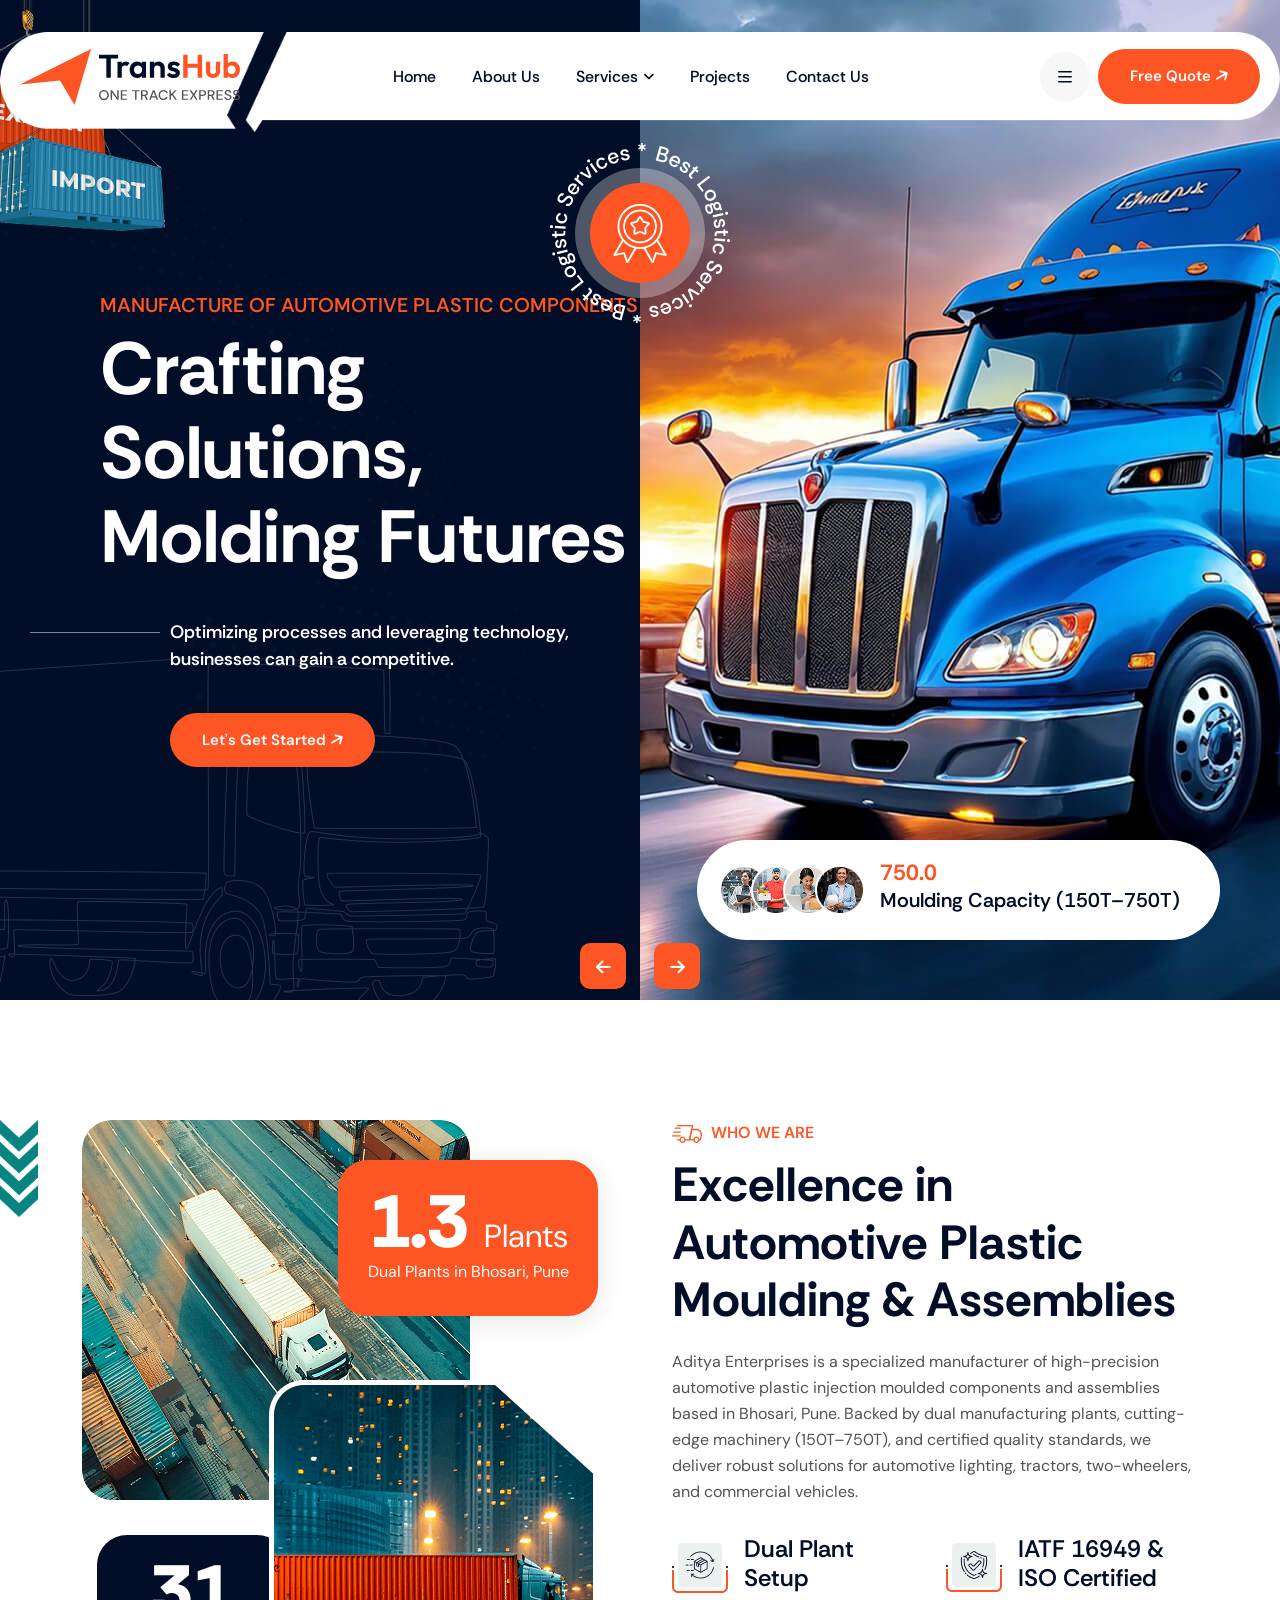
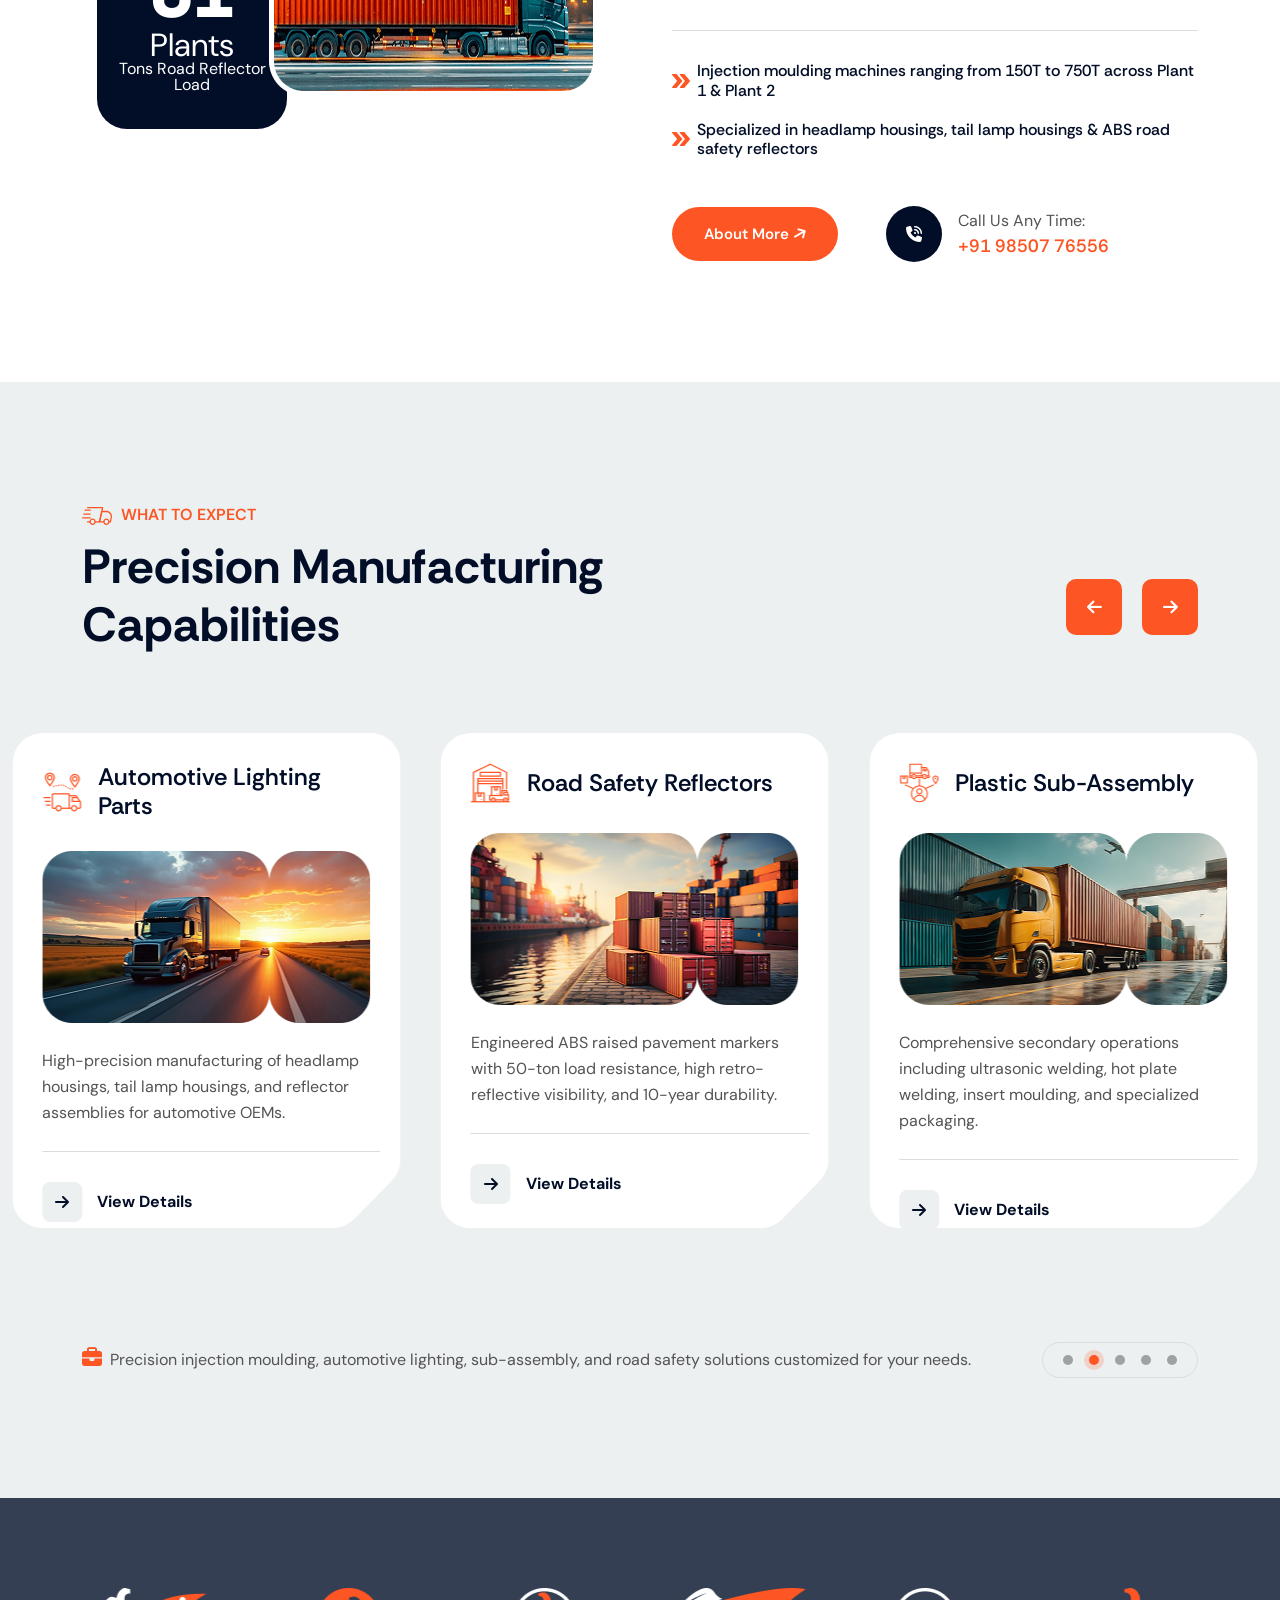
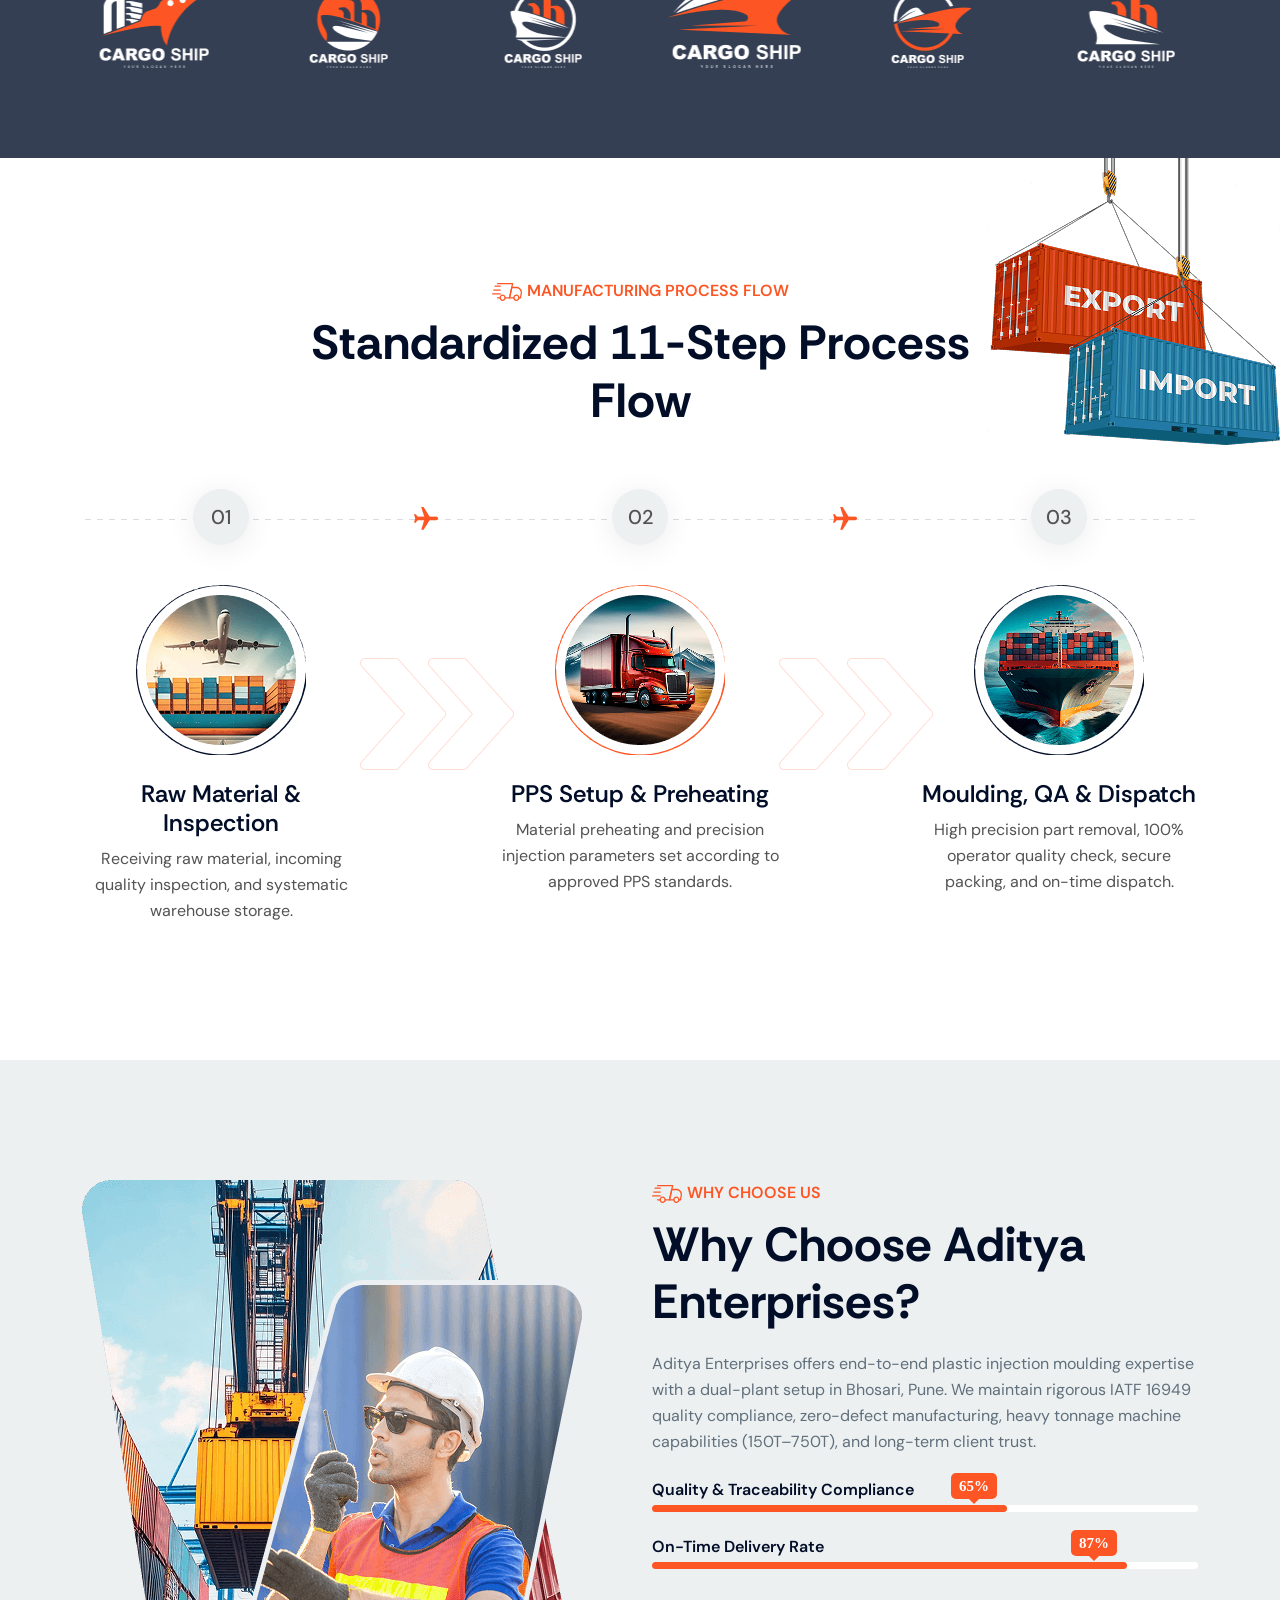
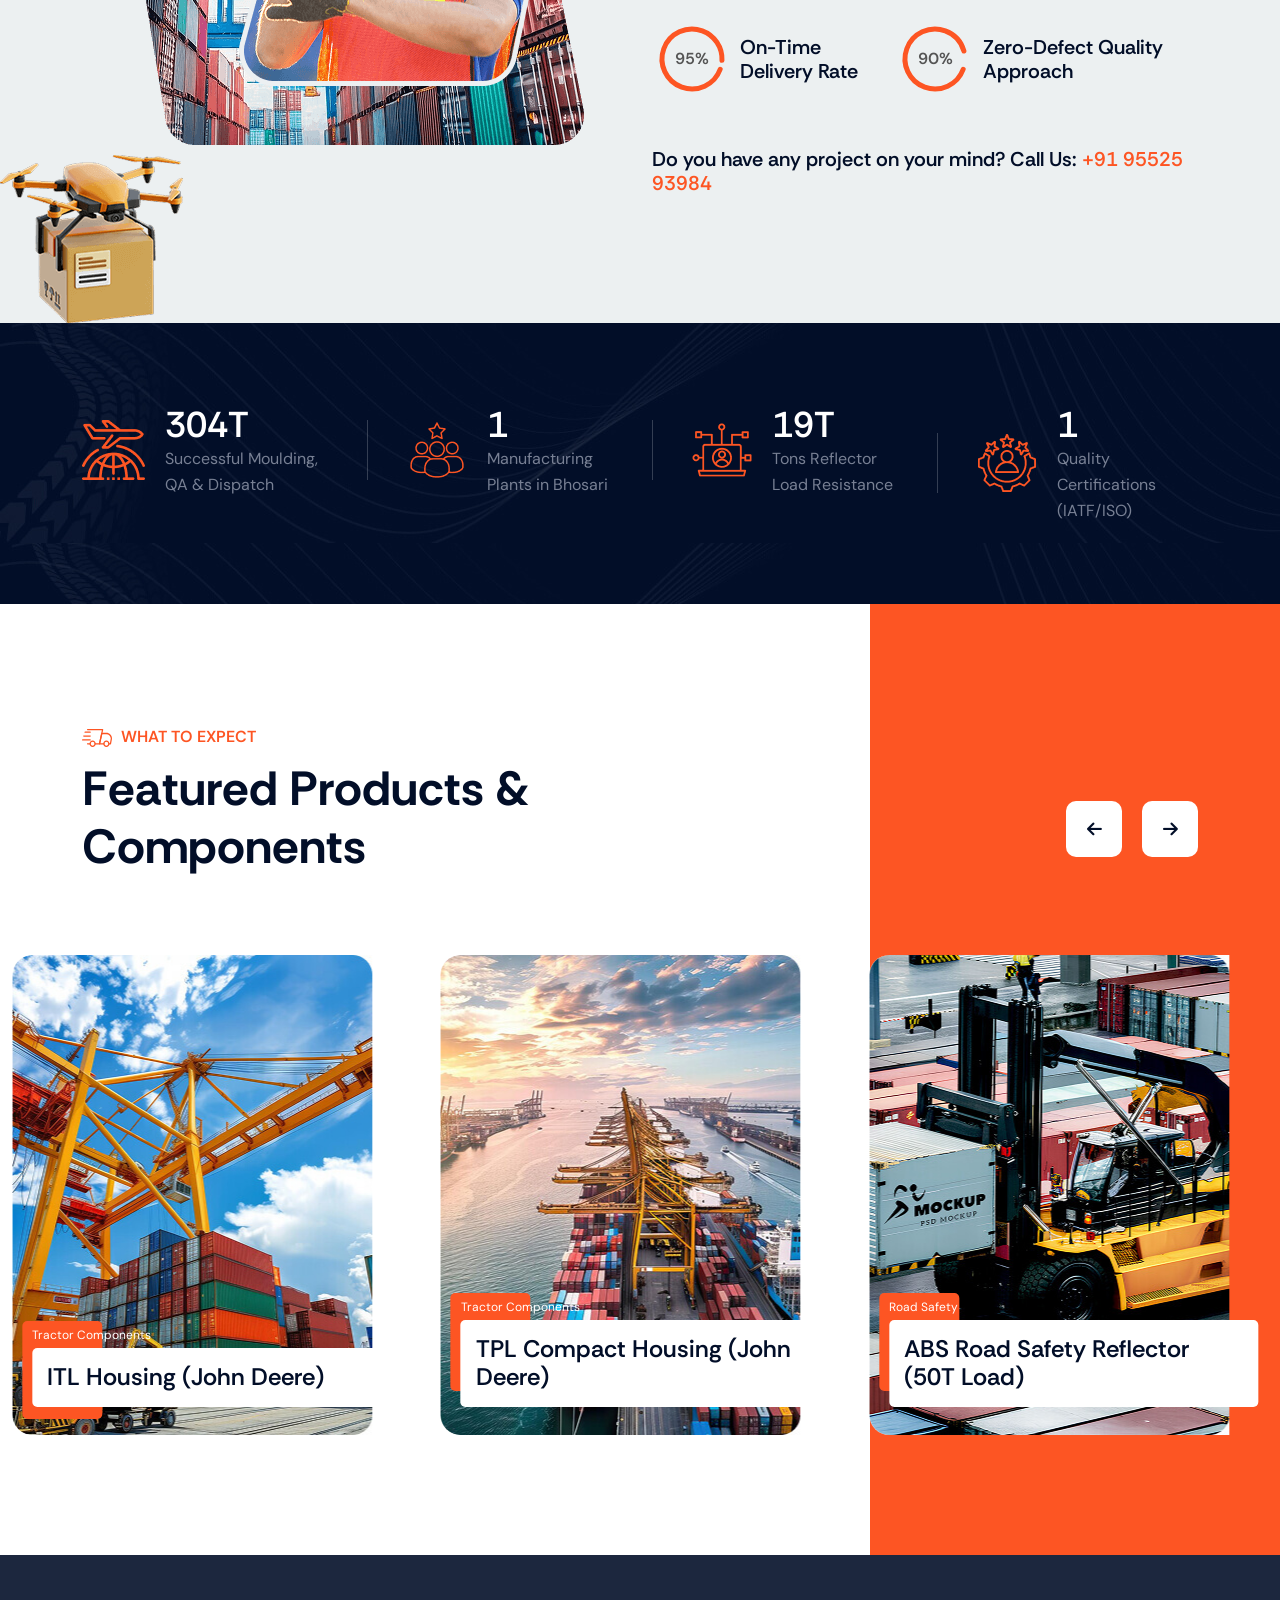
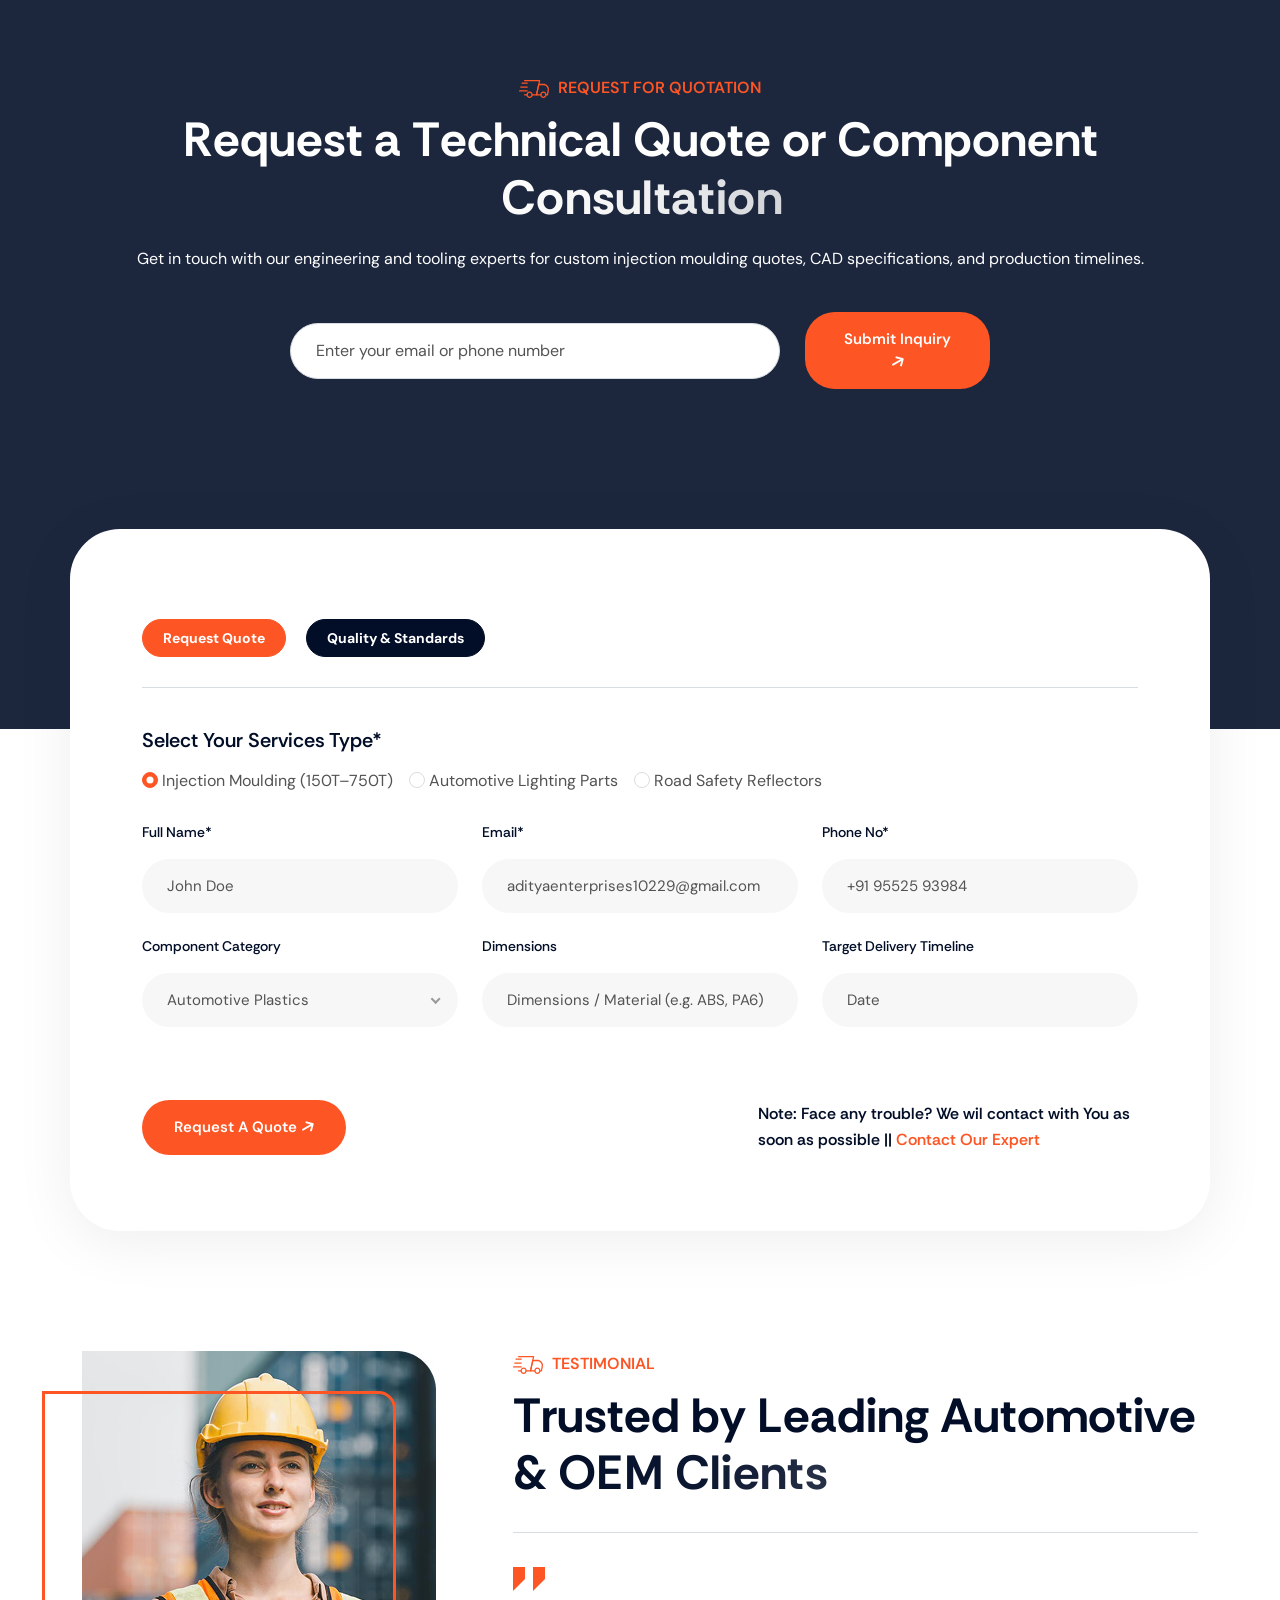
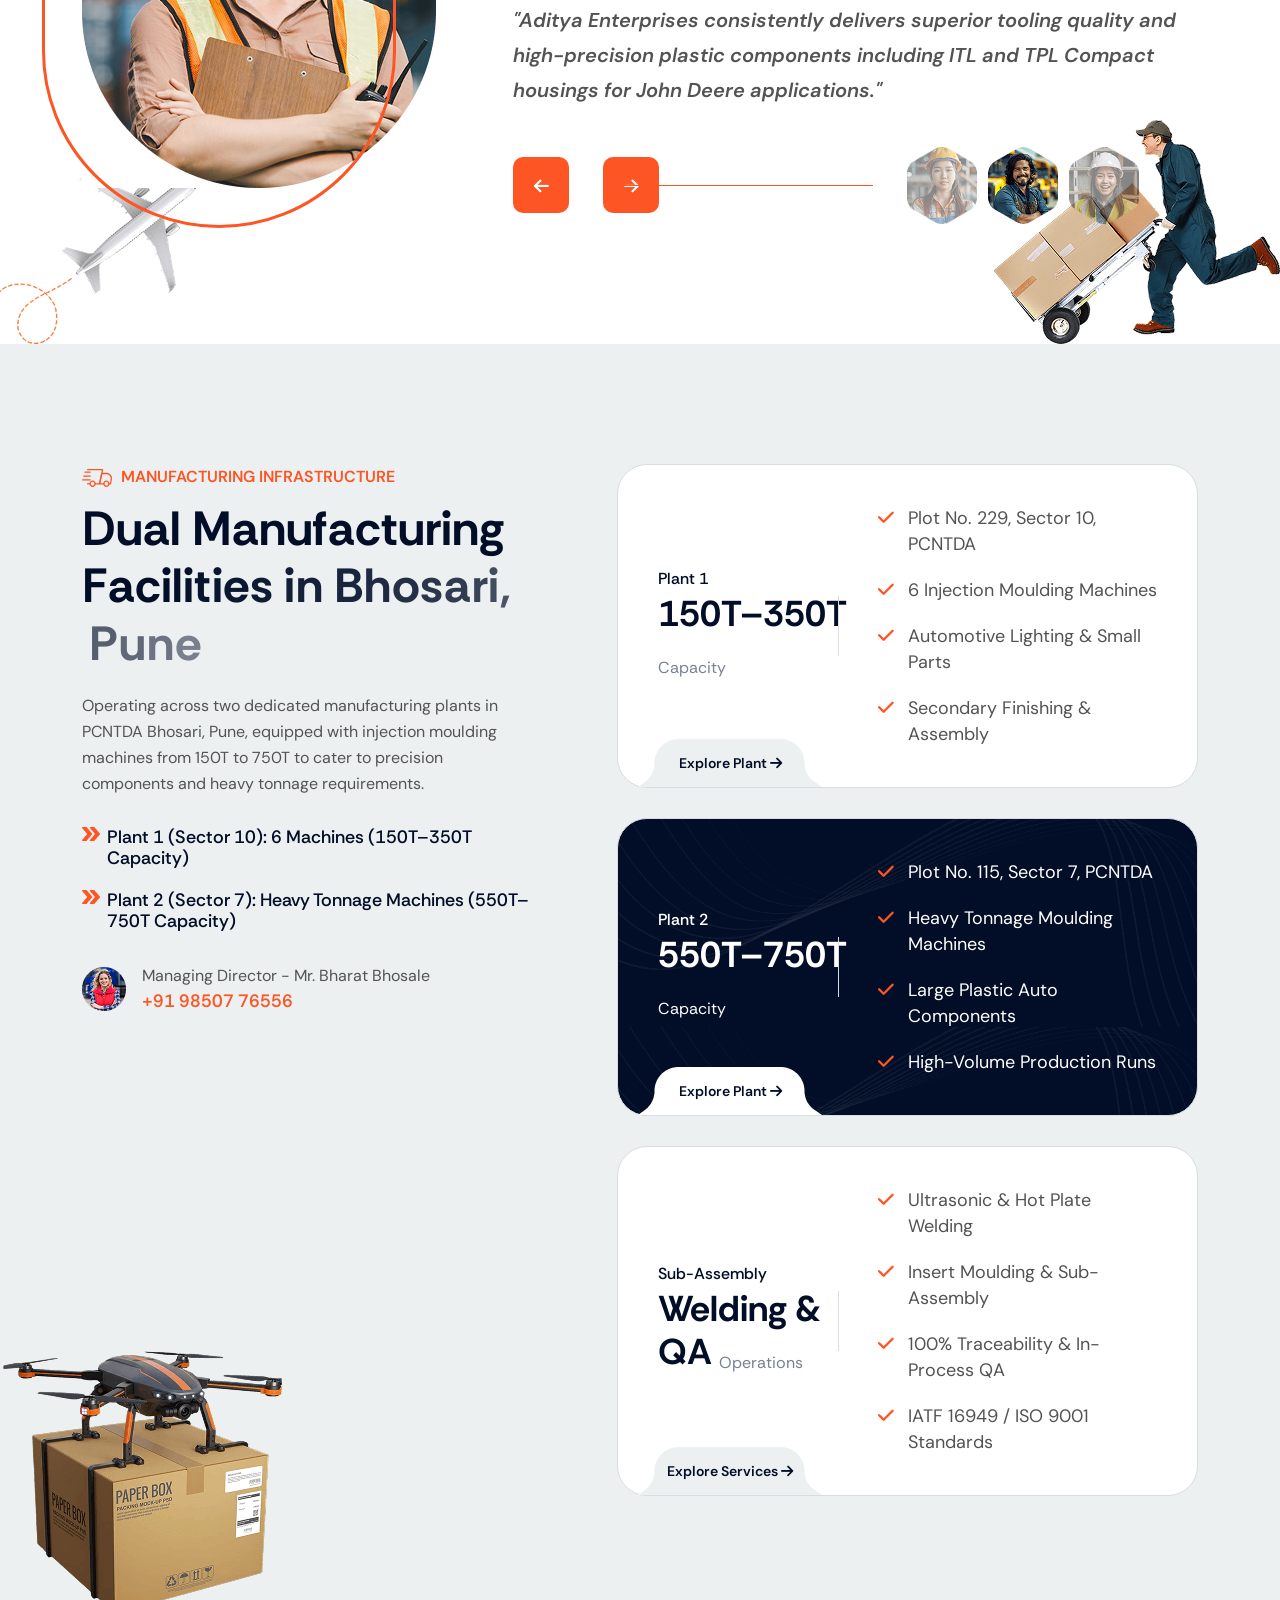
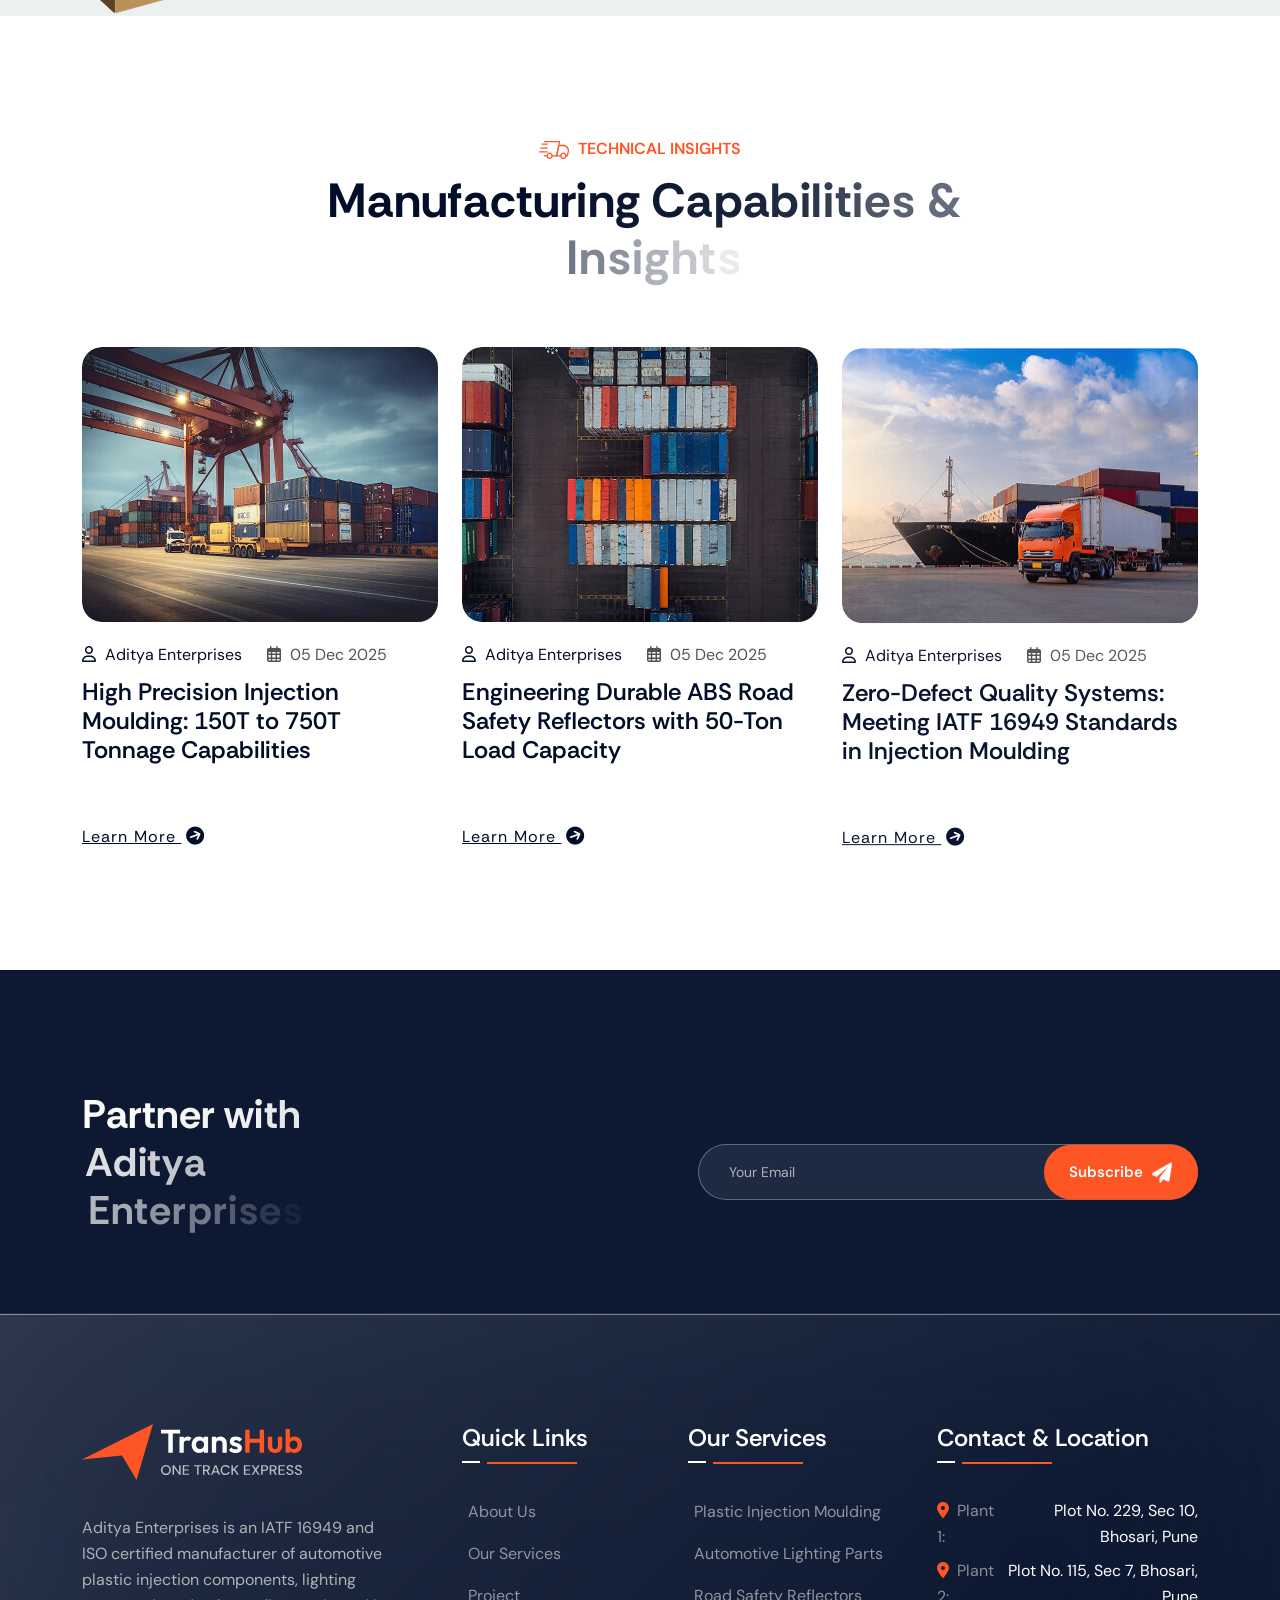
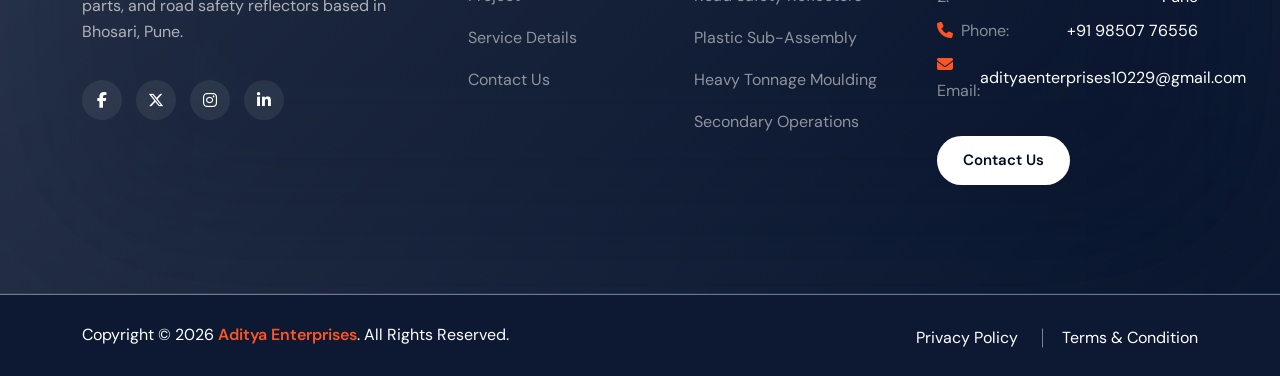
==== commit 4f6ddde7: "add service-single.html and update navigation links across site pages" ====
--- a/index.html
+++ b/index.html
@@ -5,10 +5,17 @@
     <meta charset="utf-8">
     <meta http-equiv="x-ua-compatible" content="ie=edge">
     <meta name="viewport" content="width=device-width, initial-scale=1, shrink-to-fit=no">
-    <meta name="description" content="TransHub is a modern Transport & Logistics HTML template for shipping, freight, trucking, courier and supply-chain businesses. Clean, responsive design for logistics companies, warehousing, delivery services and transport operators.">
-    <meta name="keywords" content="transport, logistics, shipping, freight, courier, supply chain, trucking, delivery, warehouse, cargo, transport company, responsive template">
-    <meta name="author" content="theme-village">
-    <title>TransHub - Transport & Logistics</title>
+    <meta name="description" content="Aditya Enterprises is a premier manufacturer of automotive plastic components, plastic injection moulding (150T–750T), road safety reflectors, and lighting components in Bhosari, Pune.">
+    <meta name="keywords" content="Automotive Injection Moulding Company India, Road Safety Reflector Manufacturer, Plastic Injection Moulding Supplier in India, Automotive Lighting Components Manufacturer in India, Plastic Auto Parts Manufacturer in India, Tractor Lighting Components Manufacturer in India, Large Plastic Component Manufacturer, Plastic Injection Moulding and Sub Assembly, Two Wheeler Lighting Components Manufacturer in India">
+    <meta name="author" content="Aditya Enterprises">
+    <meta property="og:type" content="website">
+    <meta property="og:title" content="Aditya Enterprises | Manufacture of Automotive Plastic Components">
+    <meta property="og:description" content="Dual-plant manufacturing in Bhosari Pune specializing in plastic injection moulding (150T–750T), automotive lighting housings, and 50-ton ABS road reflectors.">
+    <meta property="og:image" content="assets/images/logo.svg">
+    <meta name="twitter:card" content="summary_large_image">
+    <meta name="twitter:title" content="Aditya Enterprises | Manufacture of Automotive Plastic Components">
+    <meta name="twitter:description" content="Dual-plant manufacturing in Bhosari Pune specializing in plastic injection moulding (150T–750T), automotive lighting housings, and 50-ton ABS road reflectors.">
+    <title>Aditya Enterprises | Automotive Plastic Injection Moulding & Lighting Components Pune</title>
     <link rel="apple-touch-icon" href="assets/images/favicon.png">
     <link rel="shortcut icon" href="assets/images/favicon.ico">
     <!-- Google Fonts -->
@@ -52,7 +59,7 @@
             </svg>
          </button>
         </div>
-        <p>We are a reliable transport agency providing safe and timely logistics solutions. Our services cover local and long-distance transportation needs.</p>
+        <p>Aditya Enterprises is a leading manufacturer of high-precision automotive plastic components, lighting assemblies, and durable ABS road safety reflectors with dual manufacturing units in Bhosari, Pune.</p>
         <!-- Vertical Menu Start-->
 
         <div class="mt-3">
@@ -177,8 +184,8 @@
                                 <img src="assets/images/icons/boomark.png" alt="Bookmark icon">
                             </div>
                         </div>
-                        <p class="sub-title h4">Logistic Transportation</p>
-                        <h1 class="text-info fw-bold">The Bridge to Your Logistics Success</h1>
+                        <p class="sub-title h4">Manufacture of Automotive Plastic Components</p>
+                        <h1 class="text-info fw-bold">Crafting Solutions, Molding Futures</h1>
 
                         <div class="slide-meta">
                             <p class="h6 text-info">Optimizing processes and leveraging technology, businesses can gain a competitive.
@@ -214,8 +221,8 @@
                                 <img src="assets/images/cl4.png" alt="Client logo">
                             </div>
                             <div class="stat-info">
-                                <span class="display-5 purecounter text-primary" data-purecounter-end="2800000" data-purecounter-currency=" "></span>
-                                <h2 class="h5">Orders Complete</h2>
+                                <span class="display-5 purecounter text-primary" data-purecounter-end="750" data-purecounter-currency=" "></span>
+                                <h2 class="h5">Moulding Capacity (150T–750T)</h2>
                             </div>
                         </div>
                     </div>
@@ -242,14 +249,14 @@
                         <div class="about-m1">
                             <img class="round img-fluid" src="assets/images/about-1.png" alt="">
                             <div class="ab-stat bg-primary round">
-                                <span class="display-1 purecounter" data-purecounter-end="2.1" data-purecounter-decimals="1" data-purecounter-currency=" ">2.1</span> <span class="unit">M</span>
-                                <p>Deliver Goods Every Weeks</p>
+                                <span class="display-1 purecounter" data-purecounter-end="2" data-purecounter-decimals="0" data-purecounter-currency=" ">2.1</span> <span class="unit">Plants</span>
+                                <p>Dual Plants in Bhosari, Pune</p>
                             </div>
                         </div>
                         <div class="about-m2">
                             <div class="ab-stat2 bg-dark text-info round">
-                                <span class="display-1 purecounter" data-purecounter-end="5" data-purecounter-decimals="0">5</span> <span class="unit">M</span>
-                                <p>Happy Customer</p>
+                                <span class="display-1 purecounter" data-purecounter-end="50" data-purecounter-decimals="0">5</span> <span class="unit">Plants</span>
+                                <p>Tons Road Reflector Load</p>
                             </div>
                             <img class="img-fluid" src="assets/images/about-2.png" alt="">
                         </div>
@@ -267,22 +274,21 @@
                            d="M17.5 15.429h-4.375a.62.62 0 0 1-.442-.189.65.65 0 0 1 0-.909.62.62 0 0 1 .442-.188H17l2.84-12.857H5.625a.62.62 0 0 1-.442-.189.65.65 0 0 1 0-.909A.62.62 0 0 1 5.625 0h15a.61.61 0 0 1 .488.241.65.65 0 0 1 .122.543L18.11 14.927a.65.65 0 0 1-.22.36.6.6 0 0 1-.39.142" />
                      </svg>
                      Who we are</span>
-                        <h2 class="sec-title">The Advantages of Our logistic Transport</h2>
-                        <p>In a free hour when our power of choice is untram fm melled and when nothing prevents our being able to do what we to be welcomed fkjngn ff and every pain avoidedThe Advantages of Our logistic Transport.
-                        </p>
+                        <h2 class="sec-title">Excellence in Automotive Plastic Moulding &amp; Assemblies</h2>
+                        <p>Aditya Enterprises is a specialized manufacturer of high-precision automotive plastic injection moulded components and assemblies based in Bhosari, Pune. Backed by dual manufacturing plants, cutting-edge machinery (150T–750T), and certified quality standards, we deliver robust solutions for automotive lighting, tractors, two-wheelers, and commercial vehicles.</p>
                         <div class="d-sm-flex gap-4 about-feat border-bottom">
                             <div class="ab-item d-flex align-items-center gap-3">
                                 <img src="assets/images/ab-icon1.png" alt="">
-                                <h3 class="display-4">Packaging and crating</h3>
+                                <h3 class="display-4">Dual Plant Setup</h3>
                             </div>
                             <div class="ab-item d-flex align-items-center gap-3">
                                 <img src="assets/images/ab-icon2.png" alt="">
-                                <h3 class="display-4">Certified & Awards winner</h3>
+                                <h3 class="display-4">IATF 16949 &amp; ISO Certified</h3>
                             </div>
                         </div>
                         <ul class="check">
-                            <li>We will never compromise the safety of our people</li>
-                            <li>With over four decades of experience providing solutions</li>
+                            <li>Injection moulding machines ranging from 150T to 750T across Plant 1 &amp; Plant 2</li>
+                            <li>Specialized in headlamp housings, tail lamp housings &amp; ABS road safety reflectors</li>
                         </ul>
                         <div class="d-sm-flex align-items-center about-footer gap-5 mt-5">
                             <a href="about.html" class="btn btn-primary">About More <i
@@ -293,7 +299,7 @@
                               class="fa-solid fa-phone-volume"></i></span>
                                 <div class="conn-txt ms-3">
                                     <p class="m-0">Call Us Any Time:</p>
-                                    <a class="h6 text-primary" href="tel:148359505285">148 359 505 285</a>
+                                    <a class="h6 text-primary" href="tel:+919850776556">+91 98507 76556</a>
                                 </div>
                             </div>
                         </div>
@@ -304,7 +310,7 @@
     </section>
     <!-- About Section End -->
 
-    <!-- Services Section Start -->
+        <!-- Services Section Start -->
     <section class="services-sec overflow-hidden position-relative bg-shade sec-padding">
         <div class="container position-relative">
             <div class="d-sm-flex align-items-center justify-content-between">
@@ -318,7 +324,7 @@
                      <path fill="#fd5523"
                         d="M17.5 15.429h-4.375a.62.62 0 0 1-.442-.189.65.65 0 0 1 0-.909.62.62 0 0 1 .442-.188H17l2.84-12.857H5.625a.62.62 0 0 1-.442-.189.65.65 0 0 1 0-.909A.62.62 0 0 1 5.625 0h15a.61.61 0 0 1 .488.241.65.65 0 0 1 .122.543L18.11 14.927a.65.65 0 0 1-.22.36.6.6 0 0 1-.39.142" />
                   </svg> What to expect</span>
-                    <h2 class="sec-title">Reliable Freight Services</h2>
+                    <h2 class="sec-title">Precision Manufacturing Capabilities</h2>
                 </div>
                 <div class="header-slider-nav fadeInUp">
                     <div class="swiper-button-prev"></div>
@@ -335,15 +341,15 @@
                                 <div class="service-card bg-white round">
                                     <div class="service-head d-flex gap-3 align-items-center">
                                         <img src="assets/images/icons/serv1.png" alt="Icon">
-                                        <h3 class="display-4 m-0"><a href="service/service-single.html">Multimodal Transport</a></h3>
+                                        <h3 class="display-4 m-0"><a href="service/service-single.html">Plastic Injection Moulding</a></h3>
                                     </div>
                                     <div class="service-thumb">
-                                        <img class="img-fluid" src="assets/images/serv1.png" alt="">
-                                    </div>
-                                    <p>For over two decades, been the backbone of seamless global logistics delivering goods across continents with unwavering</p>
+                                        <img class="img-fluid" src="assets/images/serv1.png" alt="Plastic Injection Moulding">
+                                    </div>
+                                    <p>State-of-the-art injection moulding capacity from 150T to 750T across dual plants for precision automotive and industrial components.</p>
                                     <div class="service-footer border-top">
                                         <a class="custom-btn" href="service/service-single.html"><span class="icon rounded-3"><i
-                                       class="fa fa-arrow-right"></i></span>View Details</a>
+                                        class="fa fa-arrow-right"></i></span>View Details</a>
                                     </div>
                                 </div>
                             </div>
@@ -352,15 +358,15 @@
                                 <div class="service-card bg-white round">
                                     <div class="service-head d-flex gap-3 align-items-center">
                                         <img src="assets/images/icons/serv2.png" alt="Icon">
-                                        <h3 class="display-4 m-0"><a href="service/service-single.html">E-commerce Logistics</a></h3>
+                                        <h3 class="display-4 m-0"><a href="service/service-single.html">Automotive Lighting Parts</a></h3>
                                     </div>
                                     <div class="service-thumb">
-                                        <img class="img-fluid" src="assets/images/serv2.png" alt="">
-                                    </div>
-                                    <p>For over two decades, been the backbone of seamless global logistics delivering goods across continents with unwavering</p>
+                                        <img class="img-fluid" src="assets/images/serv2.png" alt="Automotive Lighting Parts">
+                                    </div>
+                                    <p>High-precision manufacturing of headlamp housings, tail lamp housings, and reflector assemblies for automotive OEMs.</p>
                                     <div class="service-footer border-top">
                                         <a class="custom-btn" href="service/service-single.html"><span class="icon rounded-3"><i
-                                       class="fa fa-arrow-right"></i></span>View Details</a>
+                                        class="fa fa-arrow-right"></i></span>View Details</a>
                                     </div>
                                 </div>
                             </div>
@@ -369,15 +375,15 @@
                                 <div class="service-card bg-white round">
                                     <div class="service-head d-flex gap-3 align-items-center">
                                         <img src="assets/images/icons/serv3.png" alt="Icon">
-                                        <h3 class="display-4 m-0"><a href="service/service-single.html">Warehousing</a></h3>
+                                        <h3 class="display-4 m-0"><a href="service/service-single.html">Road Safety Reflectors</a></h3>
                                     </div>
                                     <div class="service-thumb">
-                                        <img class="img-fluid" src="assets/images/serv3.png" alt="">
-                                    </div>
-                                    <p>For over two decades, been the backbone of seamless global logistics delivering goods across continents with unwavering</p>
+                                        <img class="img-fluid" src="assets/images/serv3.png" alt="Road Safety Reflectors">
+                                    </div>
+                                    <p>Engineered ABS raised pavement markers with 50-ton load resistance, high retro-reflective visibility, and 10-year durability.</p>
                                     <div class="service-footer border-top">
                                         <a class="custom-btn" href="service/service-single.html"><span class="icon rounded-3"><i
-                                       class="fa fa-arrow-right"></i></span>View Details</a>
+                                        class="fa fa-arrow-right"></i></span>View Details</a>
                                     </div>
                                 </div>
                             </div>
@@ -386,15 +392,15 @@
                                 <div class="service-card bg-white round">
                                     <div class="service-head d-flex gap-3 align-items-center">
                                         <img src="assets/images/icons/serv4.png" alt="Icon">
-                                        <h3 class="display-4 m-0"><a href="service/service-single.html">Courier Services</a></h3>
+                                        <h3 class="display-4 m-0"><a href="service/service-single.html">Plastic Sub-Assembly</a></h3>
                                     </div>
                                     <div class="service-thumb">
-                                        <img class="img-fluid" src="assets/images/serv4.png" alt="">
-                                    </div>
-                                    <p>For over two decades, been the backbone of seamless global logistics delivering goods across continents with unwavering</p>
+                                        <img class="img-fluid" src="assets/images/serv4.png" alt="Plastic Sub-Assembly">
+                                    </div>
+                                    <p>Comprehensive secondary operations including ultrasonic welding, hot plate welding, insert moulding, and specialized packaging.</p>
                                     <div class="service-footer border-top">
                                         <a class="custom-btn" href="service/service-single.html"><span class="icon rounded-3"><i
-                                       class="fa fa-arrow-right"></i></span>View Details</a>
+                                        class="fa fa-arrow-right"></i></span>View Details</a>
                                     </div>
                                 </div>
                             </div>
@@ -403,15 +409,15 @@
                                 <div class="service-card bg-white round">
                                     <div class="service-head d-flex gap-3 align-items-center">
                                         <img src="assets/images/icons/serv1.png" alt="Icon">
-                                        <h3 class="display-4 m-0"><a href="service/service-single.html">E-commerce Logistics</a></h3>
+                                        <h3 class="display-4 m-0"><a href="service/service-single.html">Heavy Tonnage Components</a></h3>
                                     </div>
                                     <div class="service-thumb">
-                                        <img class="img-fluid" src="assets/images/serv1.png" alt="">
-                                    </div>
-                                    <p>For over two decades, been the backbone of seamless global logistics delivering goods across continents with unwavering</p>
+                                        <img class="img-fluid" src="assets/images/serv1.png" alt="Heavy Tonnage Components">
+                                    </div>
+                                    <p>Dedicated Plant 2 in Sector 7 Bhosari featuring heavy tonnage machines (550T–750T) for large-scale automotive components.</p>
                                     <div class="service-footer border-top">
                                         <a class="custom-btn" href="service/service-single.html"><span class="icon rounded-3"><i
-                                       class="fa fa-arrow-right"></i></span>View Details</a>
+                                        class="fa fa-arrow-right"></i></span>View Details</a>
                                     </div>
                                 </div>
                             </div>
@@ -423,7 +429,7 @@
         </div>
         <div class="container pt-5 mt-3">
             <div class="d-sm-flex justify-content-between align-items-center">
-                <span><i class="fa fa-briefcase me-1 text-primary fs-5"></i> Our list of services does not end here. We’ll adapt to your particular needs.</span>
+                <span><i class="fa fa-briefcase me-1 text-primary fs-5"></i> Precision injection moulding, automotive lighting, sub-assembly, and road safety solutions customized for your needs.</span>
                 <div class="ct-pagination">
                     <div class="swiper-pagination"></div>
                 </div>
@@ -483,8 +489,8 @@
                      d="M24.375 18c-1.722 0-3.125-1.441-3.125-3.214s1.403-3.215 3.125-3.215c1.723 0 3.125 1.442 3.125 3.215S26.098 18 24.375 18m0-5.143c-1.034 0-1.875.866-1.875 1.929s.841 1.928 1.875 1.928 1.875-.865 1.875-1.928-.841-1.929-1.875-1.929M10.625 18C8.903 18 7.5 16.559 7.5 14.786s1.403-3.215 3.125-3.215c1.723 0 3.125 1.442 3.125 3.215S12.348 18 10.625 18m0-5.143c-1.034 0-1.875.866-1.875 1.929s.841 1.928 1.875 1.928 1.875-.865 1.875-1.928c0-1.064-.841-1.929-1.875-1.929m-2.5-9h-5a.62.62 0 0 1-.442-.188.65.65 0 0 1 0-.91.62.62 0 0 1 .442-.188h5c.166 0 .325.068.442.189a.65.65 0 0 1 0 .909.62.62 0 0 1-.442.188m0 3.857h-6.25a.62.62 0 0 1-.442-.188.65.65 0 0 1 0-.91.62.62 0 0 1 .442-.187h6.25c.166 0 .325.067.442.188a.65.65 0 0 1 0 .909.62.62 0 0 1-.442.188m0 3.857h-7.5a.62.62 0 0 1-.442-.188.65.65 0 0 1 0-.909.62.62 0 0 1 .442-.188h7.5c.166 0 .325.067.442.188a.65.65 0 0 1 0 .91.62.62 0 0 1-.442.187" />
                   <path fill="#fd5523"
                      d="M17.5 15.429h-4.375a.62.62 0 0 1-.442-.189.65.65 0 0 1 0-.909.62.62 0 0 1 .442-.188H17l2.84-12.857H5.625a.62.62 0 0 1-.442-.189.65.65 0 0 1 0-.909A.62.62 0 0 1 5.625 0h15a.61.61 0 0 1 .488.241.65.65 0 0 1 .122.543L18.11 14.927a.65.65 0 0 1-.22.36.6.6 0 0 1-.39.142" />
-               </svg>WORKING PROCESS</span>
-                <h2 class="sec-title">Logistics Solutions to Help Businesses</h2>
+               </svg>MANUFACTURING PROCESS FLOW</span>
+                <h2 class="sec-title">Standardized 11-Step Process Flow</h2>
             </div>
             <div class="process-wrapper d-flex justify-content-between flex-wrap mt-5">
                 <div class="process-card text-center fadeInUp" data-delay=".2">
@@ -492,8 +498,8 @@
                     <div class="process-thumb rounded-circle d-flex align-items-center justify-content-center">
                         <img src="assets/images/st1.png" alt="request pickup">
                     </div>
-                    <h3 class="display-4">Select Services</h3>
-                    <p>Lorain Air freight service deliver knowledge opportunity</p>
+                    <h3 class="display-4">Raw Material &amp; Inspection</h3>
+                    <p>Receiving raw material, incoming quality inspection, and systematic warehouse storage.</p>
                 </div>
 
                 <div class="process-card text-center fadeInUp" data-delay=".4">
@@ -501,8 +507,8 @@
                     <div class="process-thumb rounded-circle d-flex align-items-center justify-content-center">
                         <img src="assets/images/st2.png" alt="request pickup">
                     </div>
-                    <h3 class="display-4">Parcel Information</h3>
-                    <p>Lorain Air freight service deliver knowledge opportunity</p>
+                    <h3 class="display-4">PPS Setup &amp; Preheating</h3>
+                    <p>Material preheating and precision injection parameters set according to approved PPS standards.</p>
                 </div>
 
                 <div class="process-card text-center fadeInUp" data-delay=".6">
@@ -510,8 +516,8 @@
                     <div class="process-thumb rounded-circle d-flex align-items-center justify-content-center">
                         <img src="assets/images/st3.png" alt="request pickup">
                     </div>
-                    <h3 class="display-4">Transportation</h3>
-                    <p>Lorain Air freight service deliver knowledge opportunity</p>
+                    <h3 class="display-4">Moulding, QA &amp; Dispatch</h3>
+                    <p>High precision part removal, 100% operator quality check, secure packing, and on-time dispatch.</p>
                 </div>
             </div>
         </div>
@@ -540,17 +546,17 @@
                         <path fill="#fd5523"
                            d="M17.5 15.429h-4.375a.62.62 0 0 1-.442-.189.65.65 0 0 1 0-.909.62.62 0 0 1 .442-.188H17l2.84-12.857H5.625a.62.62 0 0 1-.442-.189.65.65 0 0 1 0-.909A.62.62 0 0 1 5.625 0h15a.61.61 0 0 1 .488.241.65.65 0 0 1 .122.543L18.11 14.927a.65.65 0 0 1-.22.36.6.6 0 0 1-.39.142" />
                      </svg>WHY CHOOSE US</span>
-                        <h2 class="sec-title">Why we are considered the best in transcriptions</h2>
-                        <p>Trunshub features minimal and stylish design. The theme is well crafted for all the modern architect and interior design website. With Arki, it makes your logistic website look even more attractive and impressive to all.</p>
+                        <h2 class="sec-title">Why Choose Aditya Enterprises?</h2>
+                        <p>Aditya Enterprises offers end-to-end plastic injection moulding expertise with a dual-plant setup in Bhosari, Pune. We maintain rigorous IATF 16949 quality compliance, zero-defect manufacturing, heavy tonnage machine capabilities (150T–750T), and long-term client trust.</p>
                         <div class="success-stat">
                             <div class="progress">
-                                <div class="meta">Wirehousing</div>
+                                <div class="meta">Quality &amp; Traceability Compliance</div>
                                 <div class="progress-bar" data-progress="55%" style="width: 65%;">
                                     <span>65%</span>
                                 </div>
                             </div>
                             <div class="progress">
-                                <div class="meta">Logistics</div>
+                                <div class="meta">On-Time Delivery Rate</div>
                                 <div class="progress-bar" data-progress="87%" style="width: 87%;">
                                     <span>87%</span>
                                 </div>
@@ -582,12 +588,11 @@
                               <circle cx="40" cy="40" r="30" class="progress-stroke" />
                            </svg>
                                 </div>
-                                <h3 class="display-4 m-0">Shipping Managment Rate</h3>
-                            </div>
-
-                        </div>
-                        <h3 class="h5">Do you have any project on your mind? Call Us: <a class="text-primary" href="tel:123456789">123
-                        456789</a></h3>
+                                <h3 class="display-4 m-0">Zero-Defect Quality Approach</h3>
+                            </div>
+
+                        </div>
+                        <h3 class="h5">Do you have any project on your mind? Call Us: <a class="text-primary" href="tel:+919552593984">+91 95525 93984</a></h3>
                     </div>
                 </div>
             </div>
@@ -604,9 +609,9 @@
                     <div class="single-stat fadeInUp" data-delay=".2">
                         <img src="assets/images/stat1.png" alt="Stat">
                         <div class="stat-info">
-                            <h3 class="display-3 text-white"><span class=" purecounter" data-purecounter-end="120">120 </span>K
+                            <h3 class="display-3 text-white"><span class=" purecounter" data-purecounter-end="750">750 </span>T
                             </h3>
-                            <p>Successful Transportation</p>
+                            <p>Successful Moulding, QA &amp; Dispatch</p>
                         </div>
                     </div>
                 </div>
@@ -614,9 +619,9 @@
                     <div class="single-stat fadeInUp" data-delay=".4">
                         <img src="assets/images/sta2.png" alt="Stat">
                         <div class="stat-info">
-                            <h3 class="display-3 text-white"><span class=" purecounter" data-purecounter-end="50">50 </span>+
+                            <h3 class="display-3 text-white"><span class=" purecounter" data-purecounter-end="2">2 </span>
                             </h3>
-                            <p>Expert Team Member</p>
+                            <p>Manufacturing Plants in Bhosari</p>
                         </div>
                     </div>
                 </div>
@@ -624,9 +629,9 @@
                     <div class="single-stat fadeInUp" data-delay=".6">
                         <img src="assets/images/stat3.png" alt="Stat">
                         <div class="stat-info">
-                            <h3 class="display-3 text-white"><span class=" purecounter" data-purecounter-end="50">50 </span>+
+                            <h3 class="display-3 text-white"><span class=" purecounter" data-purecounter-end="50">50 </span>T
                             </h3>
-                            <p>Years of Experience</p>
+                            <p>Tons Reflector Load Resistance</p>
                         </div>
                     </div>
                 </div>
@@ -634,9 +639,9 @@
                     <div class="single-stat fadeInUp" data-delay=".8">
                         <img src="assets/images/stat4.png" alt="Stat">
                         <div class="stat-info">
-                            <h3 class="display-3 text-white"><span class=" purecounter" data-purecounter-end="50">50 </span>K
+                            <h3 class="display-3 text-white"><span class=" purecounter" data-purecounter-end="3">3 </span>
                             </h3>
-                            <p>Staisfied Customers</p>
+                            <p>Quality Certifications (IATF/ISO)</p>
                         </div>
                     </div>
                 </div>
@@ -645,7 +650,7 @@
     </section>
     <!-- Stat Section Start -->
 
-    <!-- Portfolio Section Start -->
+        <!-- Portfolio Section Start -->
     <section class="portfolio-sec sec-padding overflow-hidden">
         <div class="container">
             <div class="d-sm-flex align-items-center justify-content-between">
@@ -659,7 +664,7 @@
                      <path fill="#fd5523"
                         d="M17.5 15.429h-4.375a.62.62 0 0 1-.442-.189.65.65 0 0 1 0-.909.62.62 0 0 1 .442-.188H17l2.84-12.857H5.625a.62.62 0 0 1-.442-.189.65.65 0 0 1 0-.909A.62.62 0 0 1 5.625 0h15a.61.61 0 0 1 .488.241.65.65 0 0 1 .122.543L18.11 14.927a.65.65 0 0 1-.22.36.6.6 0 0 1-.39.142" />
                   </svg> What to expect</span>
-                    <h2 class="sec-title">Reliable Freight Services</h2>
+                    <h2 class="sec-title">Featured Products &amp; Components</h2>
                 </div>
                 <div class="header-slider-nav">
                     <div class="swiper-button-prev"></div>
@@ -675,11 +680,11 @@
                             <div class="swiper-slide">
                                 <div class="portfolio-card">
                                     <div class="portfolio-img">
-                                        <a href="single-casestudy.html"><img src="assets/images/port2.jpg" alt="Portfolio"></a>
+                                        <a href="projects.html"><img src="assets/images/port2.jpg" alt="Motard Housing Piaggio"></a>
                                     </div>
                                     <div class="portfolio-info">
-                                        <span>Wirehouse</span>
-                                        <h3 class="display-4"><a href="single-casestudy.html">TransHub Company</a></h3>
+                                        <span>Two-Wheeler Lighting</span>
+                                        <h3 class="display-4"><a href="projects.html">Motard Housing H/L (Piaggio)</a></h3>
                                     </div>
                                 </div>
                             </div>
@@ -687,11 +692,11 @@
                             <div class="swiper-slide">
                                 <div class="portfolio-card">
                                     <div class="portfolio-img">
-                                        <a href="single-casestudy.html"><img src="assets/images/port6.jpg" alt="Portfolio"></a>
+                                        <a href="projects.html"><img src="assets/images/port6.jpg" alt="ITL Housing John Deere"></a>
                                     </div>
                                     <div class="portfolio-info">
-                                        <span>Wirehouse</span>
-                                        <h3 class="display-4"><a href="single-casestudy.html">Warehouse Inventory</a></h3>
+                                        <span>Tractor Components</span>
+                                        <h3 class="display-4"><a href="projects.html">ITL Housing (John Deere)</a></h3>
                                     </div>
                                 </div>
                             </div>
@@ -699,11 +704,11 @@
                             <div class="swiper-slide">
                                 <div class="portfolio-card">
                                     <div class="portfolio-img">
-                                        <a href="single-casestudy.html"><img src="assets/images/port1.jpg" alt="Portfolio"></a>
+                                        <a href="projects.html"><img src="assets/images/port1.jpg" alt="TPL Compact Housing"></a>
                                     </div>
                                     <div class="portfolio-info">
-                                        <span>Wirehouse</span>
-                                        <h3 class="display-4"><a href="single-casestudy.html">TransHub Company</a></h3>
+                                        <span>Tractor Components</span>
+                                        <h3 class="display-4"><a href="projects.html">TPL Compact Housing (John Deere)</a></h3>
                                     </div>
                                 </div>
                             </div>
@@ -711,11 +716,11 @@
                             <div class="swiper-slide">
                                 <div class="portfolio-card">
                                     <div class="portfolio-img">
-                                        <a href="single-casestudy.html"><img src="assets/images/port2.jpg" alt="Portfolio"></a>
+                                        <a href="projects.html"><img src="assets/images/port2.jpg" alt="ABS Road Reflector"></a>
                                     </div>
                                     <div class="portfolio-info">
-                                        <span>Wirehouse</span>
-                                        <h3 class="display-4"><a href="single-casestudy.html">Air Freight Solution</a></h3>
+                                        <span>Road Safety</span>
+                                        <h3 class="display-4"><a href="projects.html">ABS Road Safety Reflector (50T Load)</a></h3>
                                     </div>
                                 </div>
                             </div>
@@ -723,11 +728,11 @@
                             <div class="swiper-slide">
                                 <div class="portfolio-card">
                                     <div class="portfolio-img">
-                                        <a href="single-casestudy.html"><img src="assets/images/port3.jpg" alt="Portfolio"></a>
+                                        <a href="projects.html"><img src="assets/images/port3.jpg" alt="Automotive Headlamp Housing"></a>
                                     </div>
                                     <div class="portfolio-info">
-                                        <span>Transport</span>
-                                        <h3 class="display-4"><a href="single-casestudy.html">Security For Cargo</a></h3>
+                                        <span>Automotive Lighting</span>
+                                        <h3 class="display-4"><a href="projects.html">Automotive Headlamp Housing</a></h3>
                                     </div>
                                 </div>
                             </div>
@@ -735,24 +740,23 @@
                             <div class="swiper-slide">
                                 <div class="portfolio-card">
                                     <div class="portfolio-img">
-                                        <a href="single-casestudy.html"><img src="assets/images/port4.jpg" alt="Portfolio"></a>
+                                        <a href="projects.html"><img src="assets/images/port4.jpg" alt="Ultrasonic Welded Sub-Assemblies"></a>
                                     </div>
                                     <div class="portfolio-info">
-                                        <span>Wirehouse</span>
-                                        <h3 class="display-4"><a href="single-casestudy.html">Warehouse Inventory</a></h3>
+                                        <span>Sub-Assembly</span>
+                                        <h3 class="display-4"><a href="projects.html">Ultrasonic Welded Sub-Assemblies</a></h3>
                                     </div>
                                 </div>
                             </div>
                             <!-- Slide End -->
-
                             <div class="swiper-slide">
                                 <div class="portfolio-card">
                                     <div class="portfolio-img">
-                                        <a href="single-casestudy.html"><img src="assets/images/port8.jpg" alt="Portfolio"></a>
+                                        <a href="projects.html"><img src="assets/images/port8.jpg" alt="Heavy Tonnage Moulded Part"></a>
                                     </div>
                                     <div class="portfolio-info">
-                                        <span>Wirehouse</span>
-                                        <h3 class="display-4"><a href="single-casestudy.html">Warehouse Inventory</a></h3>
+                                        <span>Heavy Tonnage (750T)</span>
+                                        <h3 class="display-4"><a href="projects.html">Heavy Tonnage Industrial Plastics</a></h3>
                                     </div>
                                 </div>
                             </div>
@@ -782,16 +786,15 @@
                         <path fill="#fd5523"
                            d="M17.5 15.429h-4.375a.62.62 0 0 1-.442-.189.65.65 0 0 1 0-.909.62.62 0 0 1 .442-.188H17l2.84-12.857H5.625a.62.62 0 0 1-.442-.189.65.65 0 0 1 0-.909A.62.62 0 0 1 5.625 0h15a.61.61 0 0 1 .488.241.65.65 0 0 1 .122.543L18.11 14.927a.65.65 0 0 1-.22.36.6.6 0 0 1-.39.142" />
                      </svg>
-                     tracking</span>
-                        <h2 class="sec-title text-info">Track the Status of Your Shipment Instantly</h2>
+                     Request For Quotation</span>
+                        <h2 class="sec-title text-info">Request a Technical Quote or Component Consultation</h2>
                         <div class="tracking-form2 fadeInUp">
-                            <p class="fadeInUp" data-delay=".3">Enter your tracking number to get real-time updates on your shipment’s location and delivery status.
+                            <p class="fadeInUp" data-delay=".3">Get in touch with our engineering and tooling experts for custom injection moulding quotes, CAD specifications, and production timelines.
                             </p>
                             <form action="#" class="tracking-form d-sm-flex justify-content-between align-items-center fadeInUp" data-delay=".4">
 
-                                <input type="text" placeholder="Enter your tracking number">
-                                <button class="btn btn-primary">Track Now <i
-                              class="fa fa-arrow-right"></i><span></span></button>
+                                <input type="text" placeholder="Enter your email or phone number">
+                                <button class="btn btn-primary">Submit Inquiry <i class="fa fa-arrow-right"></i><span></span></button>
                             </form>
 
                         </div>
@@ -815,7 +818,7 @@
                             </li>
                             <li class="nav-item" role="presentation">
                                 <button class="nav-link" id="shipment-tab" data-bs-toggle="tab" data-bs-target="#shipment-tab-pane" type="button" role="tab" aria-controls="shipment-tab-pane" aria-selected="false" tabindex="-1">
-                           Traking Shipment</button>
+                           Quality &amp; Standards</button>
                             </li>
 
 
@@ -829,15 +832,15 @@
                                 <div class="d-flex gap-3 mt-3">
                                     <div class="form-group">
                                         <input class="form-check-input" type="radio" name="ftype" id="air" value="air" checked>
-                                        <label class="form-check-label" for="air">Air Freight</label>
+                                        <label class="form-check-label" for="air">Injection Moulding (150T–750T)</label>
                                     </div>
                                     <div class="form-group">
                                         <input class="form-check-input" type="radio" name="ftype" id="ocean" value="ocean">
-                                        <label class="form-check-label" for="ocean">Ocean Freight</label>
+                                        <label class="form-check-label" for="ocean">Automotive Lighting Parts</label>
                                     </div>
                                     <div class="form-group">
                                         <input class="form-check-input" type="radio" name="ftype" id="land" value="land">
-                                        <label class="form-check-label" for="land">Land Freight</label>
+                                        <label class="form-check-label" for="land">Road Safety Reflectors</label>
                                     </div>
                                 </div>
 
@@ -851,36 +854,36 @@
                                     <div class="col-lg-4 col-md-6">
                                         <div class="form-group">
                                             <label for="remail">Email*</label>
-                                            <input name="email" id="remail" type="email" placeholder="info@transhub.com" required>
+                                            <input name="email" id="remail" type="email" placeholder="adityaenterprises10229@gmail.com" required>
                                         </div>
                                     </div>
                                     <div class="col-lg-4 col-md-6">
                                         <div class="form-group">
                                             <label for="phone">Phone No*</label>
-                                            <input name="phone" id="phone" type="text" placeholder="+986- 4459 **** ****" required>
+                                            <input name="phone" id="phone" type="text" placeholder="+91 95525 93984" required>
                                         </div>
                                     </div>
 
                                     <div class="col-lg-4 col-md-6">
                                         <div class="form-group">
-                                            <label for="wight">Type Of Goods</label>
+                                            <label for="wight">Component Category</label>
                                             <select name="wight" id="wight" class="tv-select">
-                                    <option value="Heavy Goods">Heavy Goods</option>
-                                    <option value="Light">Light Goods</option>
-                                    <option value="Standard Goods">Standard</option>
-                                    <option value="Others Goods">Others</option>
+                                    <option value="Automotive Plastics">Automotive Plastics</option>
+                                    <option value="Lighting Components">Lighting Components</option>
+                                    <option value="Road Reflectors">Road Reflectors</option>
+                                    <option value="Sub-Assemblies">Sub-Assemblies</option>
                                  </select>
                                         </div>
                                     </div>
                                     <div class="col-lg-4 col-md-6">
                                         <div class="form-group">
                                             <label for="dymention">Dimensions</label>
-                                            <input name="dymention" id="dymention" type="text" placeholder="Length x Width x Height x Unit">
+                                            <input name="dymention" id="dymention" type="text" placeholder="Dimensions / Material (e.g. ABS, PA6)">
                                         </div>
                                     </div>
                                     <div class="col-lg-4 col-md-6">
                                         <div class="form-group">
-                                            <label for="ship_date">Date of Shipment</label>
+                                            <label for="ship_date">Target Delivery Timeline</label>
                                             <input name="ship_date" type="text" id="ship_date" placeholder="Date">
                                         </div>
                                     </div>
@@ -905,16 +908,16 @@
                         <div class="tab-pane fade" id="shipment-tab-pane" role="tabpanel" aria-labelledby="shipment-tab" tabindex="0">
                             <div class="position-relative">
                                 <div class="shipment-content">
-                                    <h3 class="display-4 mb-4">Tracking Shipment</h3>
-                                    <p>Shipment tracking is the backbone of modern logistics. Today’s customers expect real-time visibility—knowing exactly where their cargo is, when it will arrive, and whether any delays might occur.</p>
+                                    <h3 class="display-4 mb-4">Quality Assurance &amp; Standards</h3>
+                                    <p>At Aditya Enterprises, quality is integrated into every stage of production. From raw material inspection to automated injection cycles and final testing, our operations follow strict IATF 16949 and ISO 9001 quality systems.</p>
                                     <ul class="check">
-                                        <li>24/7 real-time location updates</li>
-                                        <li>Interactive tracking dashboard</li>
-                                        <li>Enter your tracking ID and Verify</li>
+                                        <li>IATF 16949, ISO 9001 &amp; ISO 14001 certified manufacturing</li>
+                                        <li>Comprehensive in-process quality inspection &amp; traceability system</li>
+                                        <li>Zero-defect manufacturing approach with 100% operator checks</li>
                                     </ul>
                                     <!-- Shipment tracking form or instructions -->
                                     <form action="#" class="tracking-form my-5 d-flex  gap-3">
-                                        <input type="text" class="form-control" placeholder="Enter your tracking number" required>
+                                        <input type="text" class="form-control" placeholder="Enter your email or phone number" required>
                                         <button class="btn btn-primary" type="submit">Track Now <i
                                     class="fa fa-arrow-right"></i><span></span></button>
                                     </form>
@@ -957,22 +960,22 @@
                            d="M17.5 15.429h-4.375a.62.62 0 0 1-.442-.189.65.65 0 0 1 0-.909.62.62 0 0 1 .442-.188H17l2.84-12.857H5.625a.62.62 0 0 1-.442-.189.65.65 0 0 1 0-.909A.62.62 0 0 1 5.625 0h15a.61.61 0 0 1 .488.241.65.65 0 0 1 .122.543L18.11 14.927a.65.65 0 0 1-.22.36.6.6 0 0 1-.39.142" />
                      </svg>
                      Testimonial</span>
-                        <h2 class="sec-title">Our Customers Share Their Success Stories</h2>
+                        <h2 class="sec-title">Trusted by Leading Automotive &amp; OEM Clients</h2>
                         <div class="review-slider swiper">
                             <div class="swiper-wrapper">
                                 <div class="swiper-slide">
                                     <div class="review-card">
-                                        <p>TransHub has transformed our supply chain with their reliable and efficient Logistics solutions. Their team is responsive and always goes the extra mile to ensure timely deliveries. Highly recommended!</p>
+                                        <p>"Aditya Enterprises has demonstrated outstanding manufacturing consistency in supplying precision components like Motard housings for Piaggio with zero-defect quality and dependable on-time delivery."</p>
                                     </div>
                                 </div>
                                 <div class="swiper-slide">
                                     <div class="review-card">
-                                        <p>Arki features minimal and stylish design. The theme is well crafted for all the modern architect and interior design website. With Arki, it makes your logistic website look even more attractive and impressive to</p>
+                                        <p>"Aditya Enterprises consistently delivers superior tooling quality and high-precision plastic components including ITL and TPL Compact housings for John Deere applications."</p>
                                     </div>
                                 </div>
                                 <div class="swiper-slide">
                                     <div class="review-card">
-                                        <p>TransHub has transformed our supply chain with their reliable and efficient Logistics solutions. Their team is responsive and always goes the extra mile to ensure timely deliveries. Highly recommended!</p>
+                                        <p>"Our durable ABS road safety reflectors with 50-ton load resistance deliver exceptional retro-reflective performance and 10-year durability for traffic safety infrastructure."</p>
                                     </div>
                                 </div>
                             </div>
@@ -1006,19 +1009,19 @@
                            <path fill="#fd5523"
                               d="M17.5 15.429h-4.375a.62.62 0 0 1-.442-.189.65.65 0 0 1 0-.909.62.62 0 0 1 .442-.188H17l2.84-12.857H5.625a.62.62 0 0 1-.442-.189.65.65 0 0 1 0-.909A.62.62 0 0 1 5.625 0h15a.61.61 0 0 1 .488.241.65.65 0 0 1 .122.543L18.11 14.927a.65.65 0 0 1-.22.36.6.6 0 0 1-.39.142" />
                         </svg>
-                        Pricing Plan</span>
-                            <h2 class="sec-title">Leading global logistic and transport agency</h2>
-                            <p>With over four decades of experience providing solutions to large-scale enterprises throughout the globe, we offer end-to-end logistics tailored for specific markets.</p>
+                        Manufacturing Infrastructure</span>
+                            <h2 class="sec-title">Dual Manufacturing Facilities in Bhosari, Pune</h2>
+                            <p>Operating across two dedicated manufacturing plants in PCNTDA Bhosari, Pune, equipped with injection moulding machines from 150T to 750T to cater to precision components and heavy tonnage requirements.</p>
                         </div>
                         <ul class="check">
-                            <li>We will never compromise the safety of our people</li>
-                            <li>With over four decades of experience providing solution</li>
+                            <li>Plant 1 (Sector 10): 6 Machines (150T–350T Capacity)</li>
+                            <li>Plant 2 (Sector 7): Heavy Tonnage Machines (550T–750T Capacity)</li>
                         </ul>
                         <div class="quick-call d-flex align-items-center">
                             <img src="assets/images/agent.png" alt="agent">
                             <div class="conn-txt ms-3">
-                                <p class="m-0">Call Us for any Inquiry</p>
-                                <a class="h6 text-primary" href="tel:148359505285">148 359 505 285</a>
+                                <p class="m-0">Managing Director - Mr. Bharat Bhosale</p>
+                                <a class="h6 text-primary" href="tel:+919850776556">+91 98507 76556</a>
                             </div>
                         </div>
                     </div>
@@ -1027,52 +1030,51 @@
                     <div class="pricing-options">
                         <div class="single-plan round border fadeInUp">
                             <div class="plan-head">
-                                <span class="h5"> Starter</span>
-                                <h3 class="display-3">$249 <sub>/Month</sub></h3>
-                                <a href="#" class="pricing-btn">Get Started <i class="fa fa-arrow-right"></i></a>
+                                <span class="h5"> Plant 1</span>
+                                <h3 class="display-3">150T–350T <sub>Capacity</sub></h3>
+                                <a href="about.html" class="pricing-btn">Explore Plant <i class="fa fa-arrow-right"></i></a>
                             </div>
                             <div class="plan-body">
                                 <ul>
-                                    <li>Domestic ground shipping</li>
-                                    <li>Up to 100 shipments/month</li>
-                                    <li>Basic analytics dashboard</li>
-                                    <li class="cross">Real-time tracking</li>
+                                    <li>Plot No. 229, Sector 10, PCNTDA</li>
+                                    <li>6 Injection Moulding Machines</li>
+                                    <li>Automotive Lighting &amp; Small Parts</li>
+                                    <li>Secondary Finishing &amp; Assembly</li>
                                 </ul>
                             </div>
                         </div>
                         <!-- Single Plan End -->
                         <div class="single-plan featured round border fadeInUp">
                             <div class="plan-head">
-                                <span class="h5"> Standard</span>
-                                <h3 class="display-3">$249 <sub>/Month</sub></h3>
-                                <a href="#" class="pricing-btn">Get Started <i class="fa fa-arrow-right"></i></a>
+                                <span class="h5"> Plant 2</span>
+                                <h3 class="display-3">550T–750T <sub>Capacity</sub></h3>
+                                <a href="about.html" class="pricing-btn">Explore Plant <i class="fa fa-arrow-right"></i></a>
                             </div>
                             <div class="plan-body">
                                 <ul>
-                                    <li>Domestic ground shipping</li>
-                                    <li>Up to 100 shipments/month</li>
-                                    <li>Basic analytics dashboard</li>
-                                    <li class="cross">Real-time tracking</li>
+                                    <li>Plot No. 115, Sector 7, PCNTDA</li>
+                                    <li>Heavy Tonnage Moulding Machines</li>
+                                    <li>Large Plastic Auto Components</li>
+                                    <li>High-Volume Production Runs</li>
                                 </ul>
                             </div>
                         </div>
                         <!-- Single Plan End -->
                         <div class="single-plan round border fadeInUp">
                             <div class="plan-head">
-                                <span class="h5"> Premium</span>
-                                <h3 class="display-3">$249 <sub>/Month</sub></h3>
-                                <a href="#" class="pricing-btn">Get Started <i class="fa fa-arrow-right"></i></a>
+                                <span class="h5"> Sub-Assembly</span>
+                                <h3 class="display-3">Welding &amp; QA <sub>Operations</sub></h3>
+                                <a href="services.html" class="pricing-btn">Explore Services <i class="fa fa-arrow-right"></i></a>
                             </div>
                             <div class="plan-body">
                                 <ul>
-                                    <li>Domestic ground shipping</li>
-                                    <li>Up to 100 shipments/month</li>
-                                    <li>Basic analytics dashboard</li>
-                                    <li class="cross">Real-time tracking</li>
+                                    <li>Ultrasonic &amp; Hot Plate Welding</li>
+                                    <li>Insert Moulding &amp; Sub-Assembly</li>
+                                    <li>100% Traceability &amp; In-Process QA</li>
+                                    <li>IATF 16949 / ISO 9001 Standards</li>
                                 </ul>
                             </div>
                         </div>
-                        <!-- Single Plan End -->
                     </div>
                 </div>
             </div>
@@ -1093,8 +1095,8 @@
                   <path fill="#fd5523"
                      d="M17.5 15.429h-4.375a.62.62 0 0 1-.442-.189.65.65 0 0 1 0-.909.62.62 0 0 1 .442-.188H17l2.84-12.857H5.625a.62.62 0 0 1-.442-.189.65.65 0 0 1 0-.909A.62.62 0 0 1 5.625 0h15a.61.61 0 0 1 .488.241.65.65 0 0 1 .122.543L18.11 14.927a.65.65 0 0 1-.22.36.6.6 0 0 1-.39.142" />
                </svg>
-               Latest News</span>
-                <h2 class="sec-title">Read Our Latest News & Articles</h2>
+               Technical Insights</span>
+                <h2 class="sec-title">Manufacturing Capabilities &amp; Insights</h2>
             </div>
             <div class="row justify-content-md-center">
                 <div class="col-xl-4 col-md-6">
@@ -1103,11 +1105,10 @@
                             <a href="single-post.html"><img src="assets/images/blog1.jpg" alt="Blog"></a>
                         </div>
                         <div class="entry-meta">
-                            <span><a href="#"><i class="fa-regular fa-user"></i> Adam Smith</a></span>
+                            <span><a href="#"><i class="fa-regular fa-user"></i> Aditya Enterprises</a></span>
                             <span><i class="fa-regular fa-calendar-days"></i> 05 Dec 2025</span>
                         </div>
-                        <h3 class="display-4"><a href="single-post.html">TranHub Named a Finalist For Year’ 25 Best Choice
-                        Award</a></h3>
+                        <h3 class="display-4"><a href="single-post.html">High Precision Injection Moulding: 150T to 750T Tonnage Capabilities</a></h3>
                         <a href="single-post.html" class="link-btn">Learn more <i
                         class="fa-solid fa-circle-arrow-right"></i></a>
                     </div>
@@ -1119,11 +1120,10 @@
                             <a href="single-post.html"><img src="assets/images/blog2.jpg" alt="Blog"></a>
                         </div>
                         <div class="entry-meta">
-                            <span><a href="#"><i class="fa-regular fa-user"></i> Adam Smith</a></span>
+                            <span><a href="#"><i class="fa-regular fa-user"></i> Aditya Enterprises</a></span>
                             <span><i class="fa-regular fa-calendar-days"></i> 05 Dec 2025</span>
                         </div>
-                        <h3 class="display-4"><a href="single-post.html">Creating innovative strategies for secured
-                        Transport</a></h3>
+                        <h3 class="display-4"><a href="single-post.html">Engineering Durable ABS Road Safety Reflectors with 50-Ton Load Capacity</a></h3>
                         <a href="single-post.html" class="link-btn">Learn more <i
                         class="fa-solid fa-circle-arrow-right"></i></a>
                     </div>
@@ -1135,11 +1135,10 @@
                             <a href="single-post.html"><img src="assets/images/blog3.jpg" alt="Blog"></a>
                         </div>
                         <div class="entry-meta">
-                            <span><a href="#"><i class="fa-regular fa-user"></i> Adam Smith</a></span>
+                            <span><a href="#"><i class="fa-regular fa-user"></i> Aditya Enterprises</a></span>
                             <span><i class="fa-regular fa-calendar-days"></i> 05 Dec 2025</span>
                         </div>
-                        <h3 class="display-4"><a href="single-post.html">Innovations Shaping the Future of Freight and
-                        Logistics</a></h3>
+                        <h3 class="display-4"><a href="single-post.html">Zero-Defect Quality Systems: Meeting IATF 16949 Standards in Injection Moulding</a></h3>
                         <a href="single-post.html" class="link-btn">Learn more <i
                         class="fa-solid fa-circle-arrow-right"></i></a>
                     </div>
@@ -1157,7 +1156,7 @@
         <div class="container">
             <div class="d-md-flex justify-content-between align-items-center footer-top">
                 <div class="subs-head">
-                    <h2 class="display-4 text-white sec-title">Subscribe Our Newsletter</h2>
+                    <h2 class="display-4 text-white sec-title">Partner with Aditya Enterprises</h2>
                 </div>
                 <div class="subs-widget fadeInUp">
                     <form action="#" class="position-relative">
@@ -1174,7 +1173,7 @@
                         <div class="f-logo">
                             <a href="index.html"><img src="assets/images/logo-w.svg" alt="Logo"></a>
                         </div>
-                        <p>Our dedication lies in embracing challeng es and pioneering innovation within the more atractive advertising sector.</p>
+                        <p>Aditya Enterprises is an IATF 16949 and ISO certified manufacturer of automotive plastic injection components, lighting parts, and road safety reflectors based in Bhosari, Pune.</p>
                         <div class="social-share">
                             <a href="#"><i class="fab fa-facebook-f"></i></a>
                             <a href="#"><i class="fab fa-x-twitter"></i></a>
@@ -1191,8 +1190,8 @@
                             <li><a href="about.html">About Us</a></li>
                             <li><a href="services.html">Our Services</a></li>
                             <li><a href="projects.html">Project</a></li>
-                            <li><a href="faq.html">FAQ's</a></li>
-                            <li><a href="blog.html">Our Blog</a></li>
+                            <li><a href="service/service-single.html">Service Details</a></li>
+                            
                             <li><a href="contact.html">Contact Us</a></li>
                         </ul>
                     </div>
@@ -1202,31 +1201,35 @@
                     <div class="footer-widget">
                         <h3 class="widget-title">Our Services</h3>
                         <ul>
-                            <li><a href="service/service-single.html">Ship Fright Shipping</a></li>
-                            <li><a href="service/service-single.html">Less Than Truckload</a></li>
-                            <li><a href="service/service-single.html">Container Freight</a></li>
-                            <li><a href="service/service-single.html">Adult Health</a></li>
-                            <li><a href="service/service-single.html">Rail Freight Shipping</a></li>
-                            <li><a href="service/service-single.html">Air Fright Trucking</a></li>
+                            <li><a href="service/service-single.html">Plastic Injection Moulding</a></li>
+                            <li><a href="service/service-single.html">Automotive Lighting Parts</a></li>
+                            <li><a href="service/service-single.html">Road Safety Reflectors</a></li>
+                            <li><a href="service/service-single.html">Plastic Sub-Assembly</a></li>
+                            <li><a href="service/service-single.html">Heavy Tonnage Moulding</a></li>
+                            <li><a href="service/service-single.html">Secondary Operations</a></li>
                         </ul>
                     </div>
                 </div>
 
                 <div class="col-lg-3 col-sm-4 offset-sm-1 offset-lg-0">
                     <div class="footer-widget contact-widget">
-                        <h3 class="widget-title">Opening Hours</h3>
+                        <h3 class="widget-title">Contact &amp; Location</h3>
                         <div class="opening-inner">
-                            <div class="d-flex align-items-center justify-content-between mb-3">
-                                <span>Week Days</span>
-                                <span>09.00 - 7.00</span>
-                            </div>
-                            <div class="d-flex align-items-center justify-content-between mb-3">
-                                <span>Saturday</span>
-                                <span>08.00 - 2.00</span>
-                            </div>
-                            <div class="d-flex align-items-center justify-content-between mb-3">
-                                <span>Sunday</span>
-                                <span>Day Off</span>
+                            <div class="d-flex align-items-start justify-content-between mb-2">
+                                <span class="text-white-50"><i class="fa fa-map-marker-alt text-primary me-2"></i>Plant 1:</span>
+                                <span class="text-end text-white">Plot No. 229, Sec 10, Bhosari, Pune</span>
+                            </div>
+                            <div class="d-flex align-items-start justify-content-between mb-2">
+                                <span class="text-white-50"><i class="fa fa-map-marker-alt text-primary me-2"></i>Plant 2:</span>
+                                <span class="text-end text-white">Plot No. 115, Sec 7, Bhosari, Pune</span>
+                            </div>
+                            <div class="d-flex align-items-center justify-content-between mb-2">
+                                <span class="text-white-50"><i class="fa fa-phone text-primary me-2"></i>Phone:</span>
+                                <span class="text-end text-white">+91 98507 76556</span>
+                            </div>
+                            <div class="d-flex align-items-center justify-content-between mb-2">
+                                <span class="text-white-50"><i class="fa fa-envelope text-primary me-2"></i>Email:</span>
+                                <span class="text-end text-white">adityaenterprises10229@gmail.com</span>
                             </div>
                         </div>
                         <a href="contact.html" class="btn btn-info btn-xs mt-4">Contact Us <span></span></a>
@@ -1238,7 +1241,7 @@
             <div class="container">
                 <div class="d-flex flex-wrap justify-content-between align-items-center">
                     <p class="text-info copy-right mb-0 order-2 order-md-1">
-                        Copyright &copy; 2026 <a href="#">Transhub</a> All Rights Reserved.</p>
+                        Copyright &copy; 2026 <a href="index.html">Aditya Enterprises</a>. All Rights Reserved.</p>
                     <nav class="footer-nav order-1 order-md-2">
                         <ul>
                             <li><a href="#">Privacy Policy </a></li>
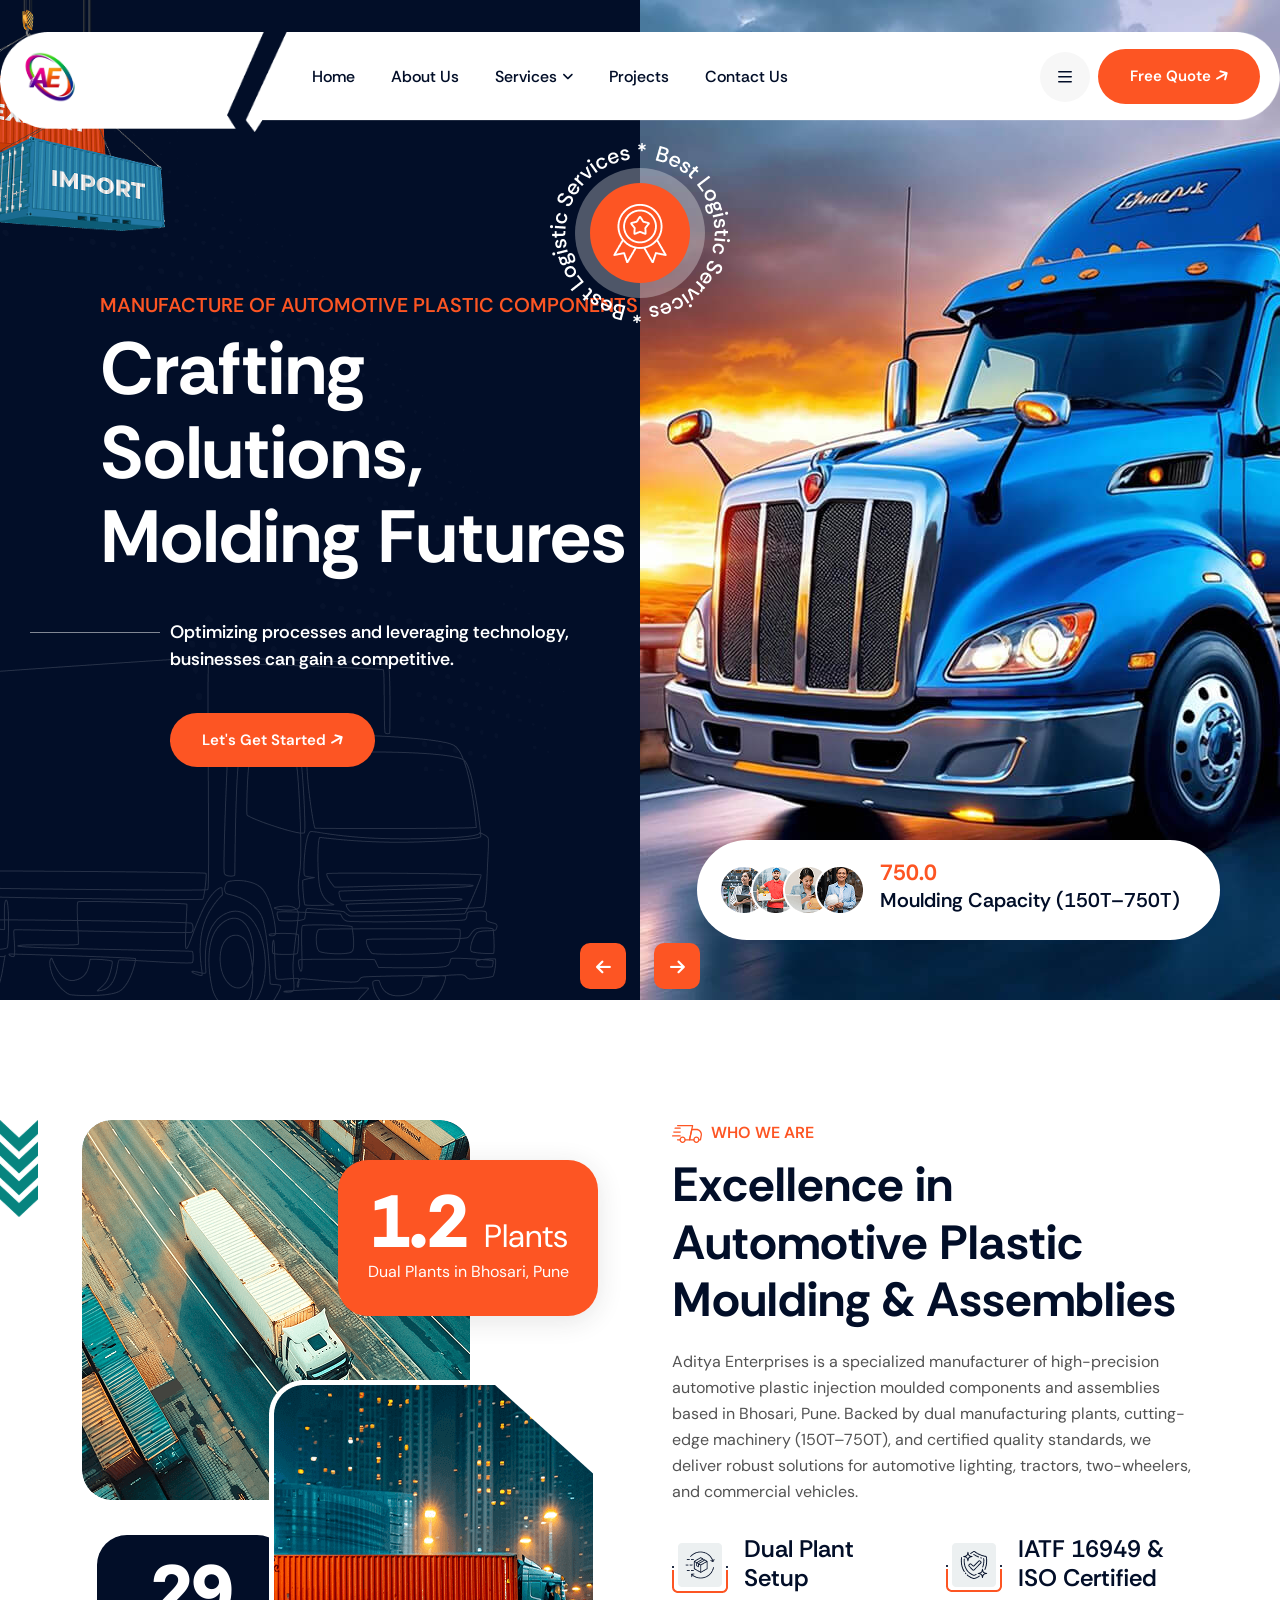
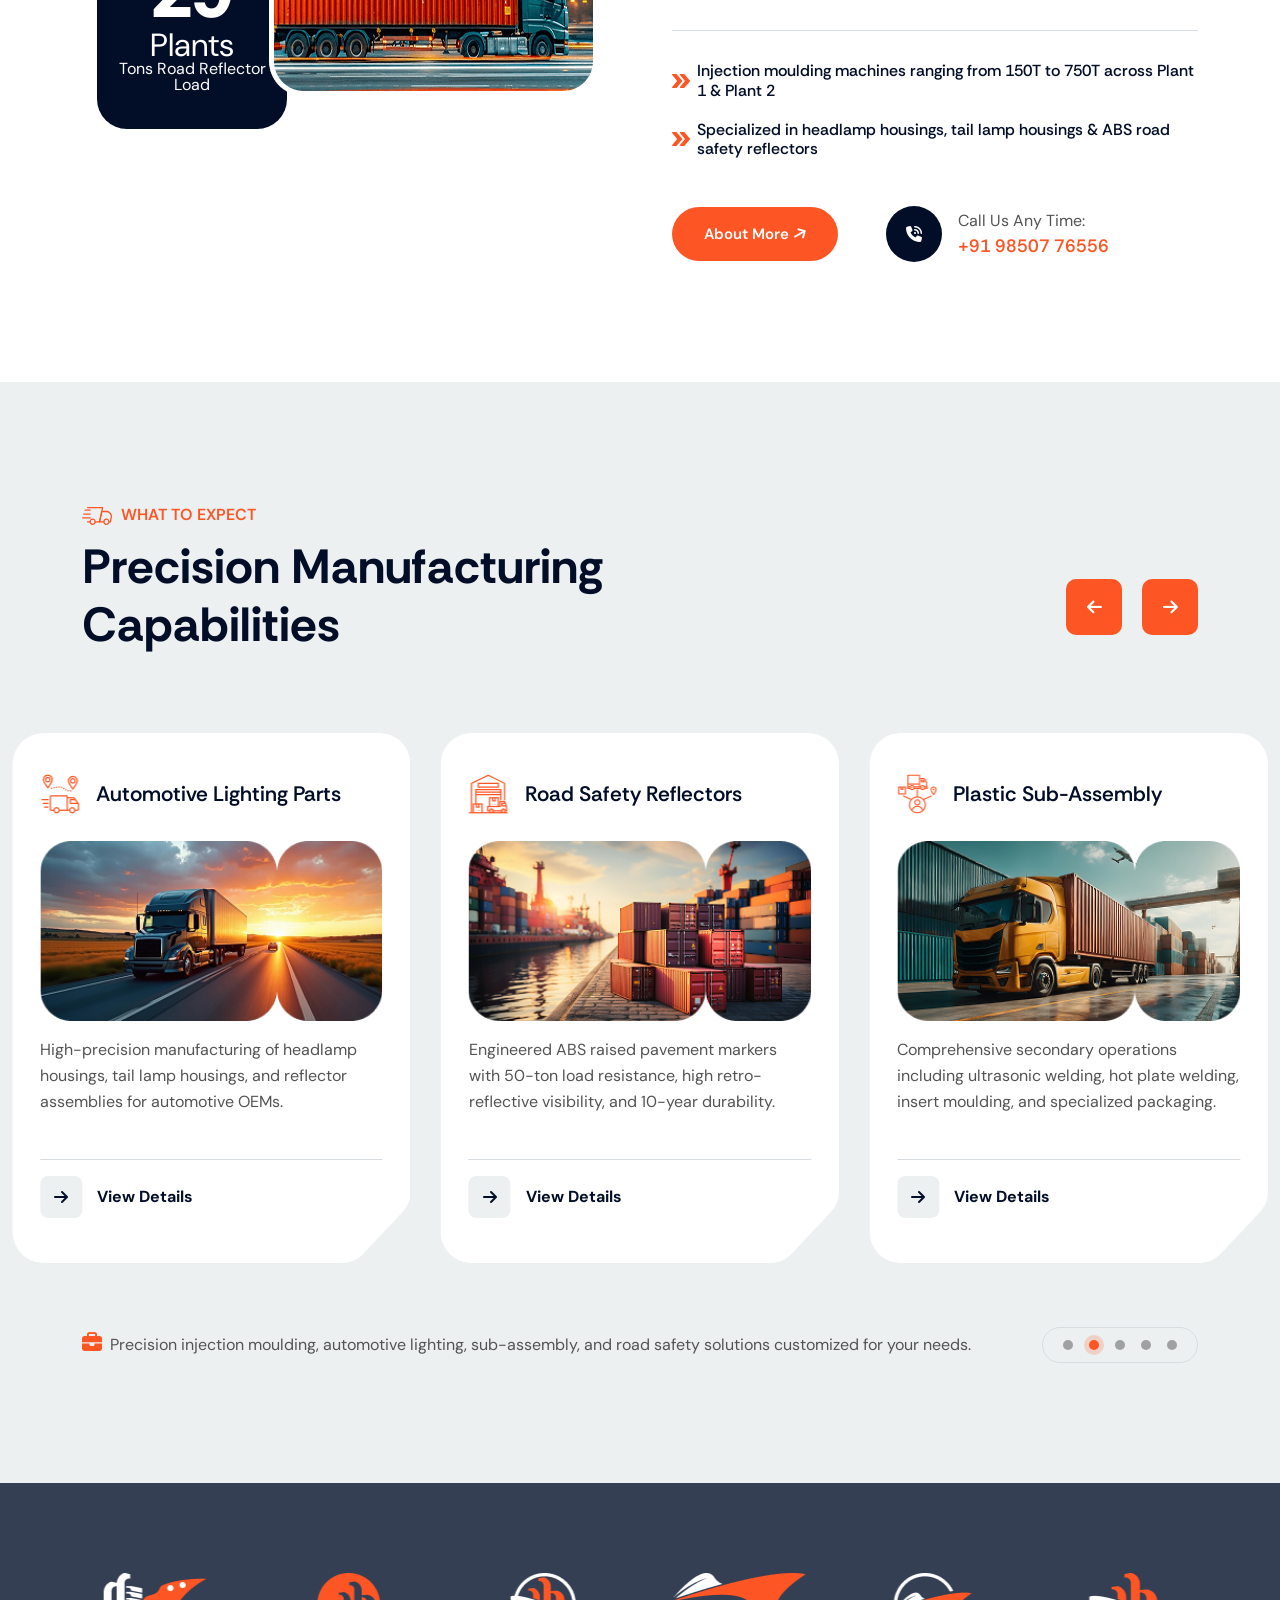
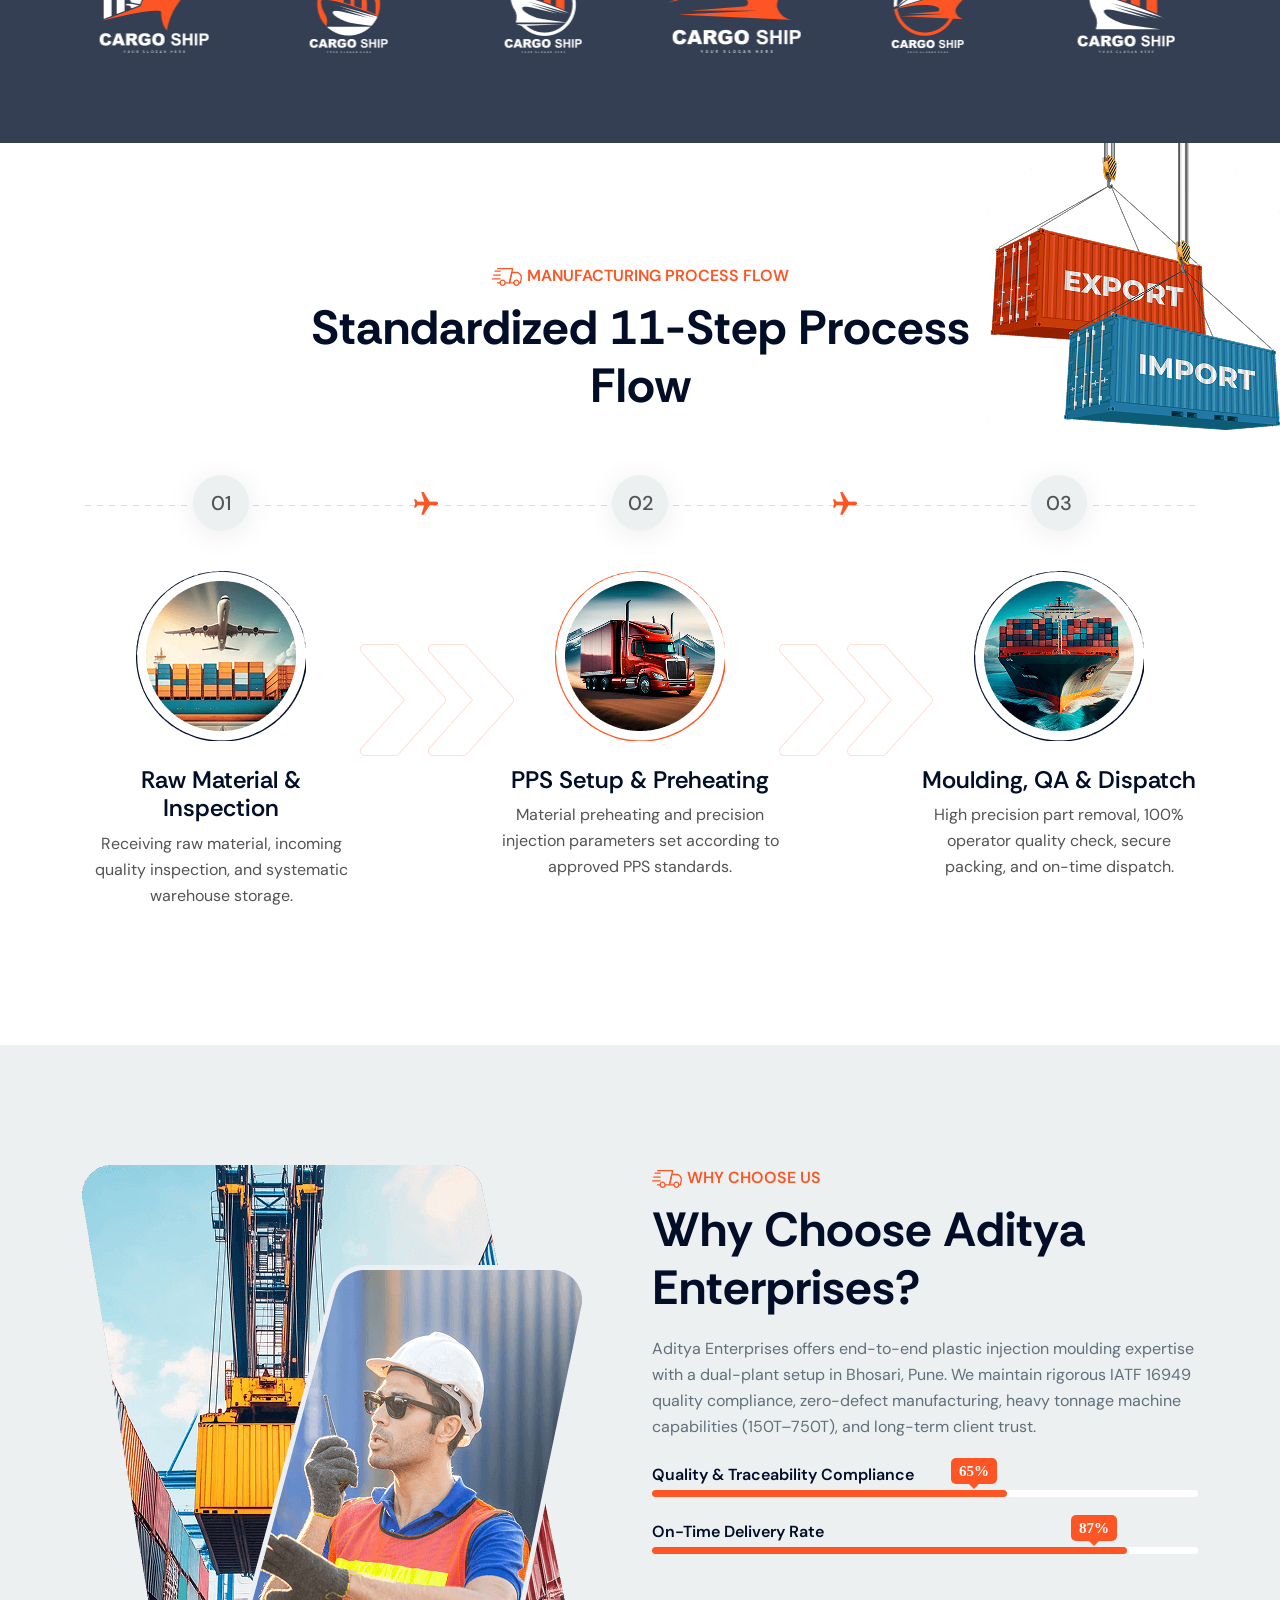
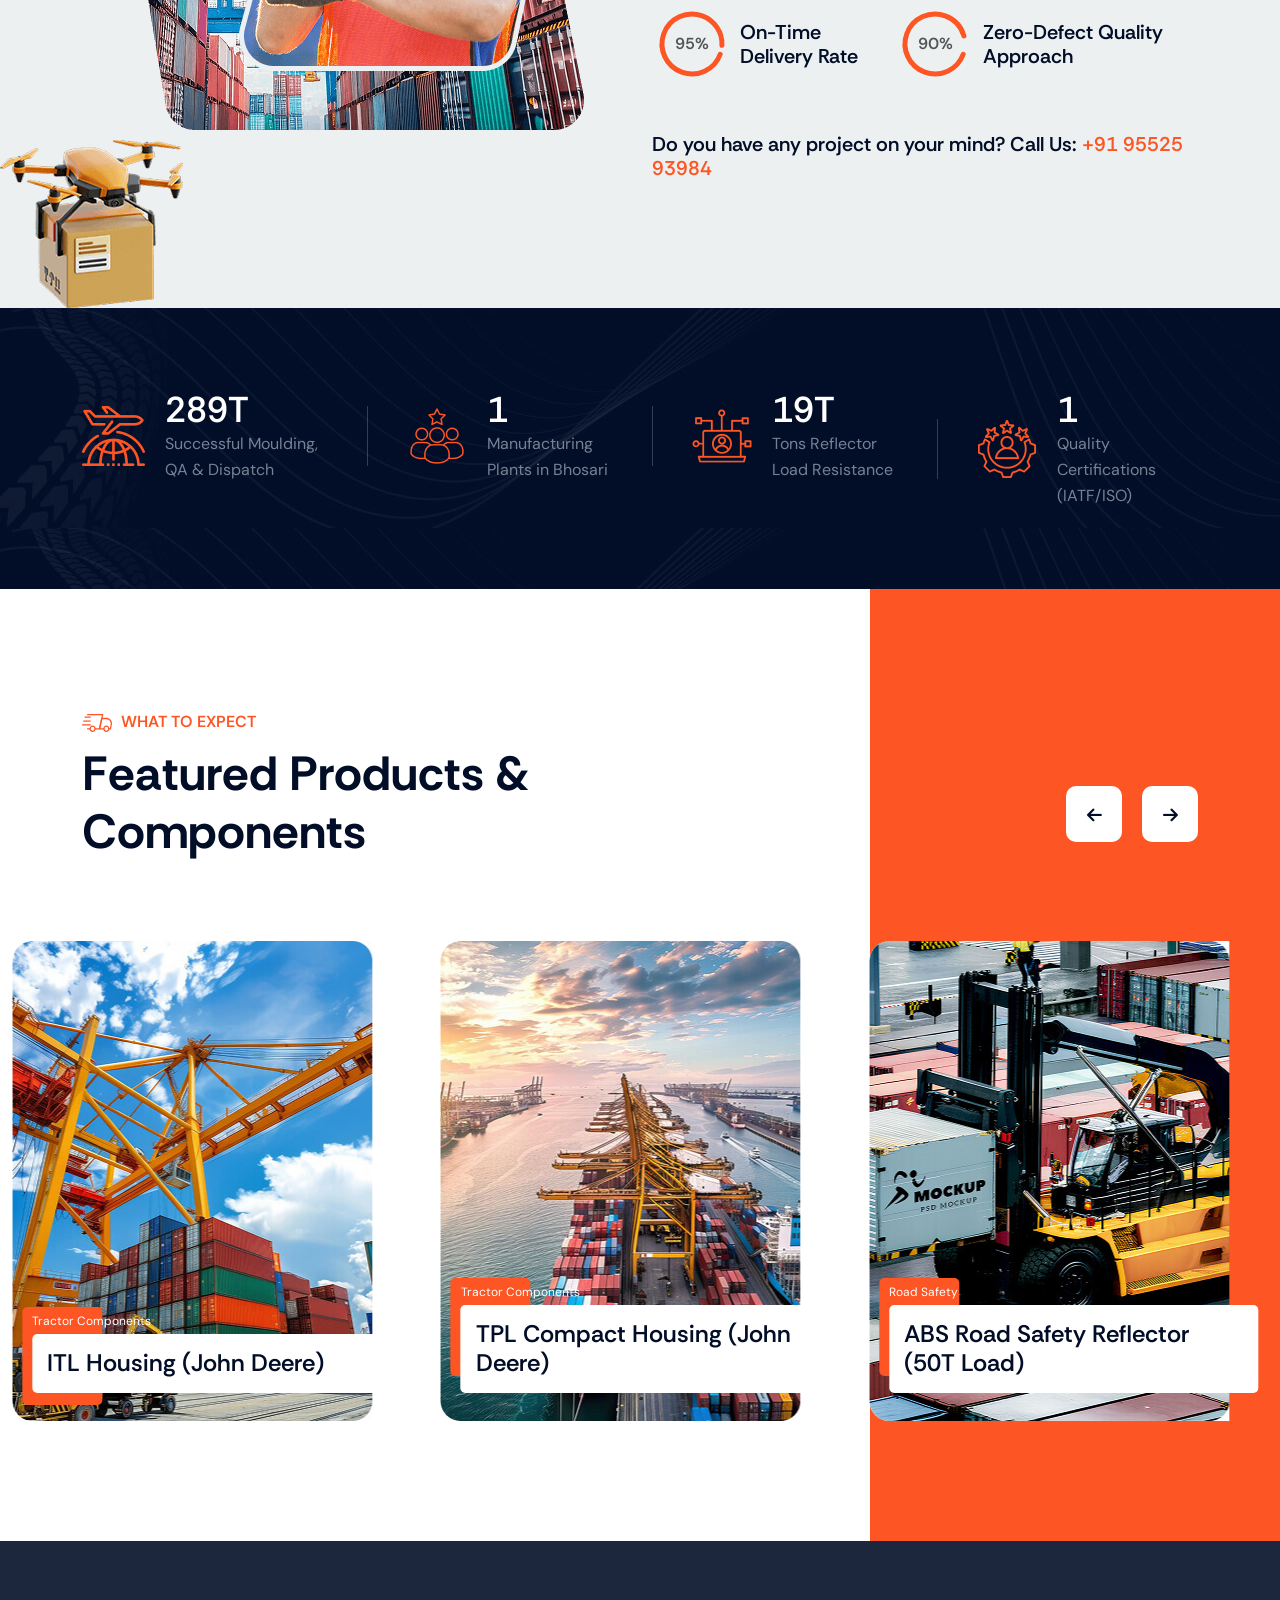
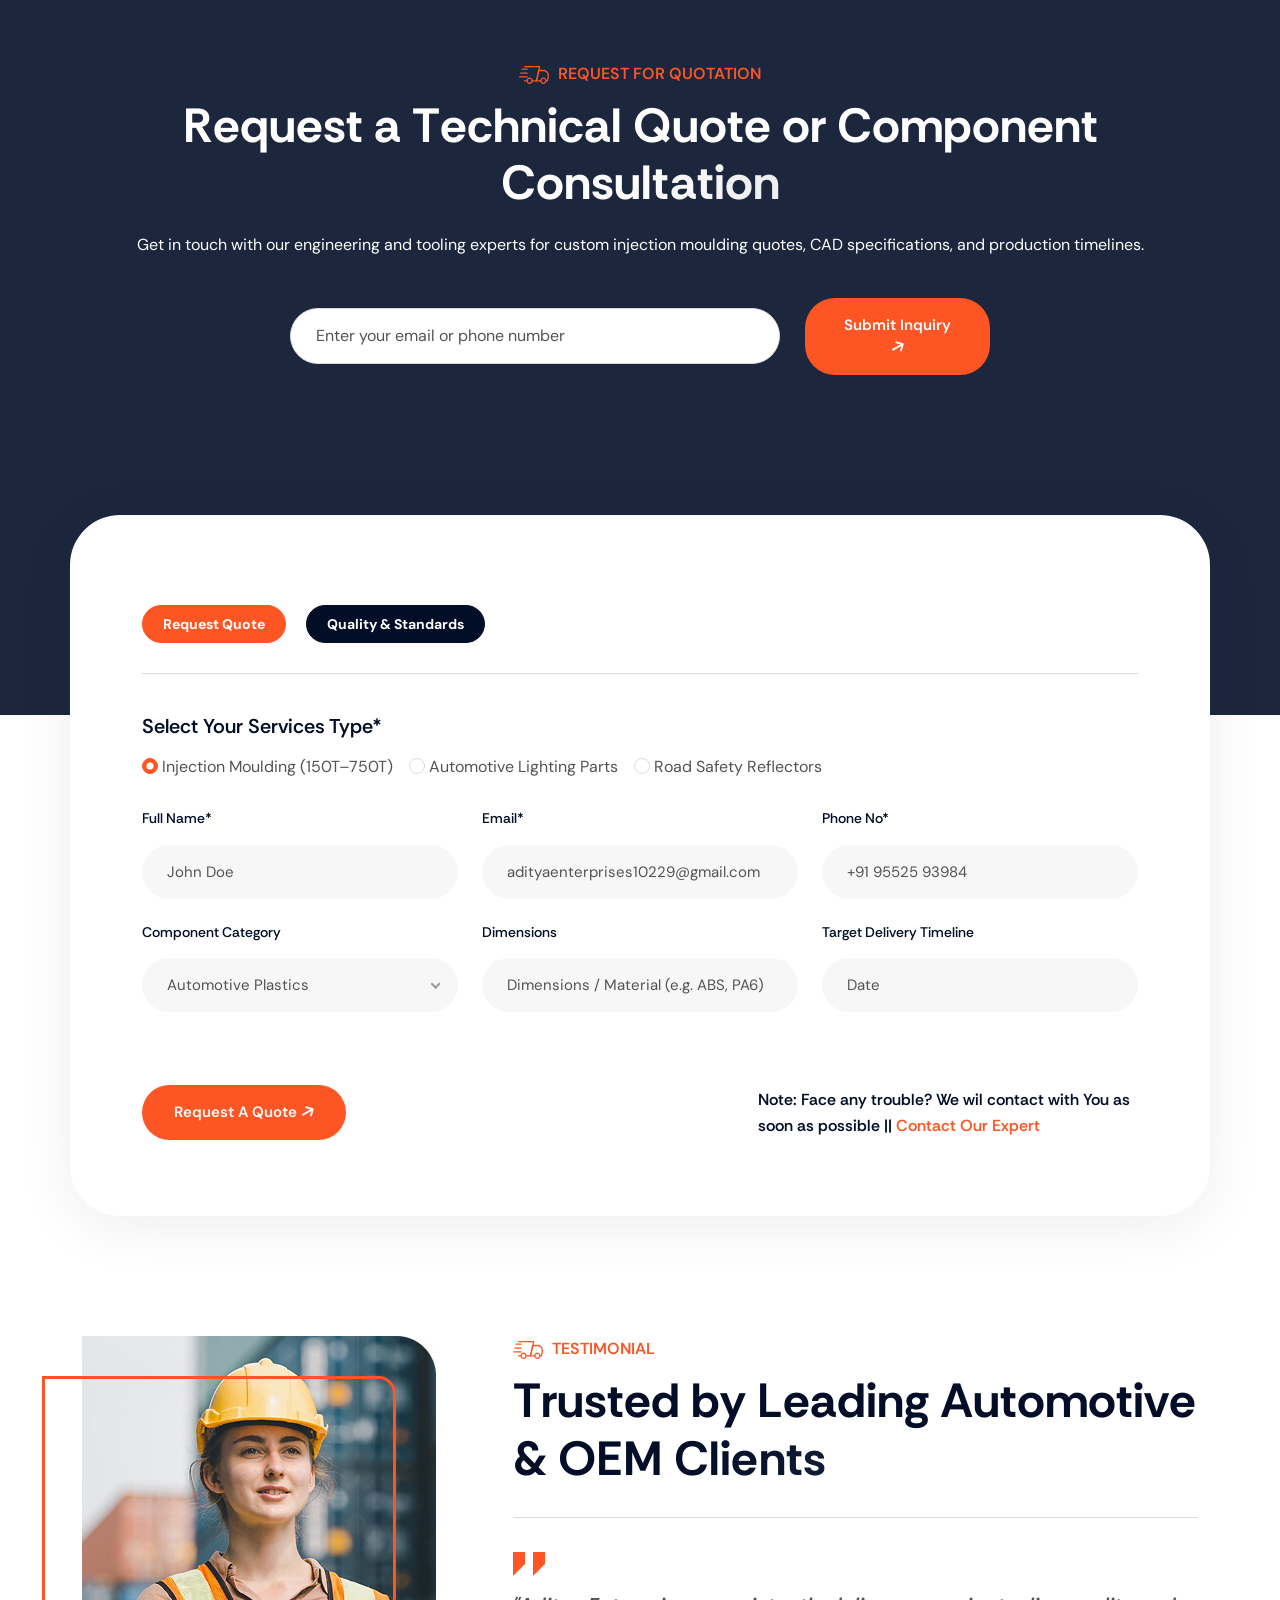
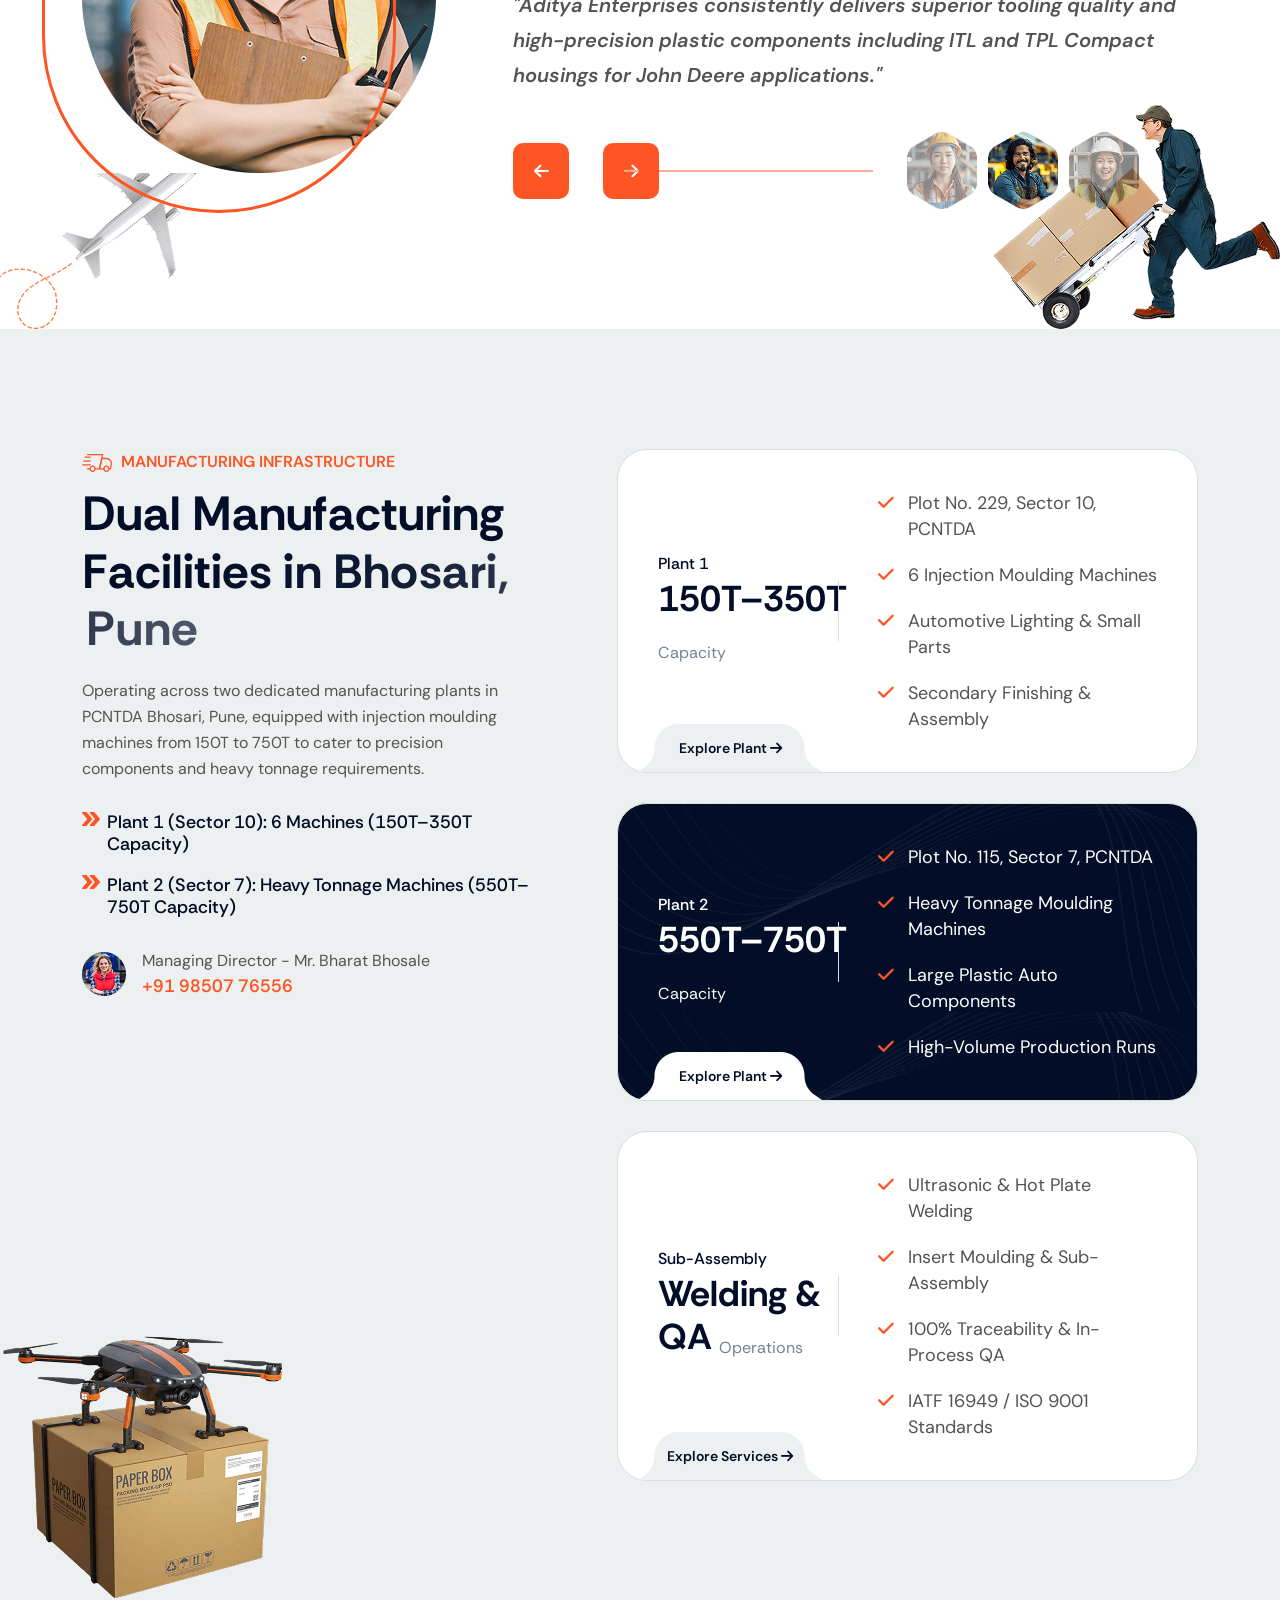
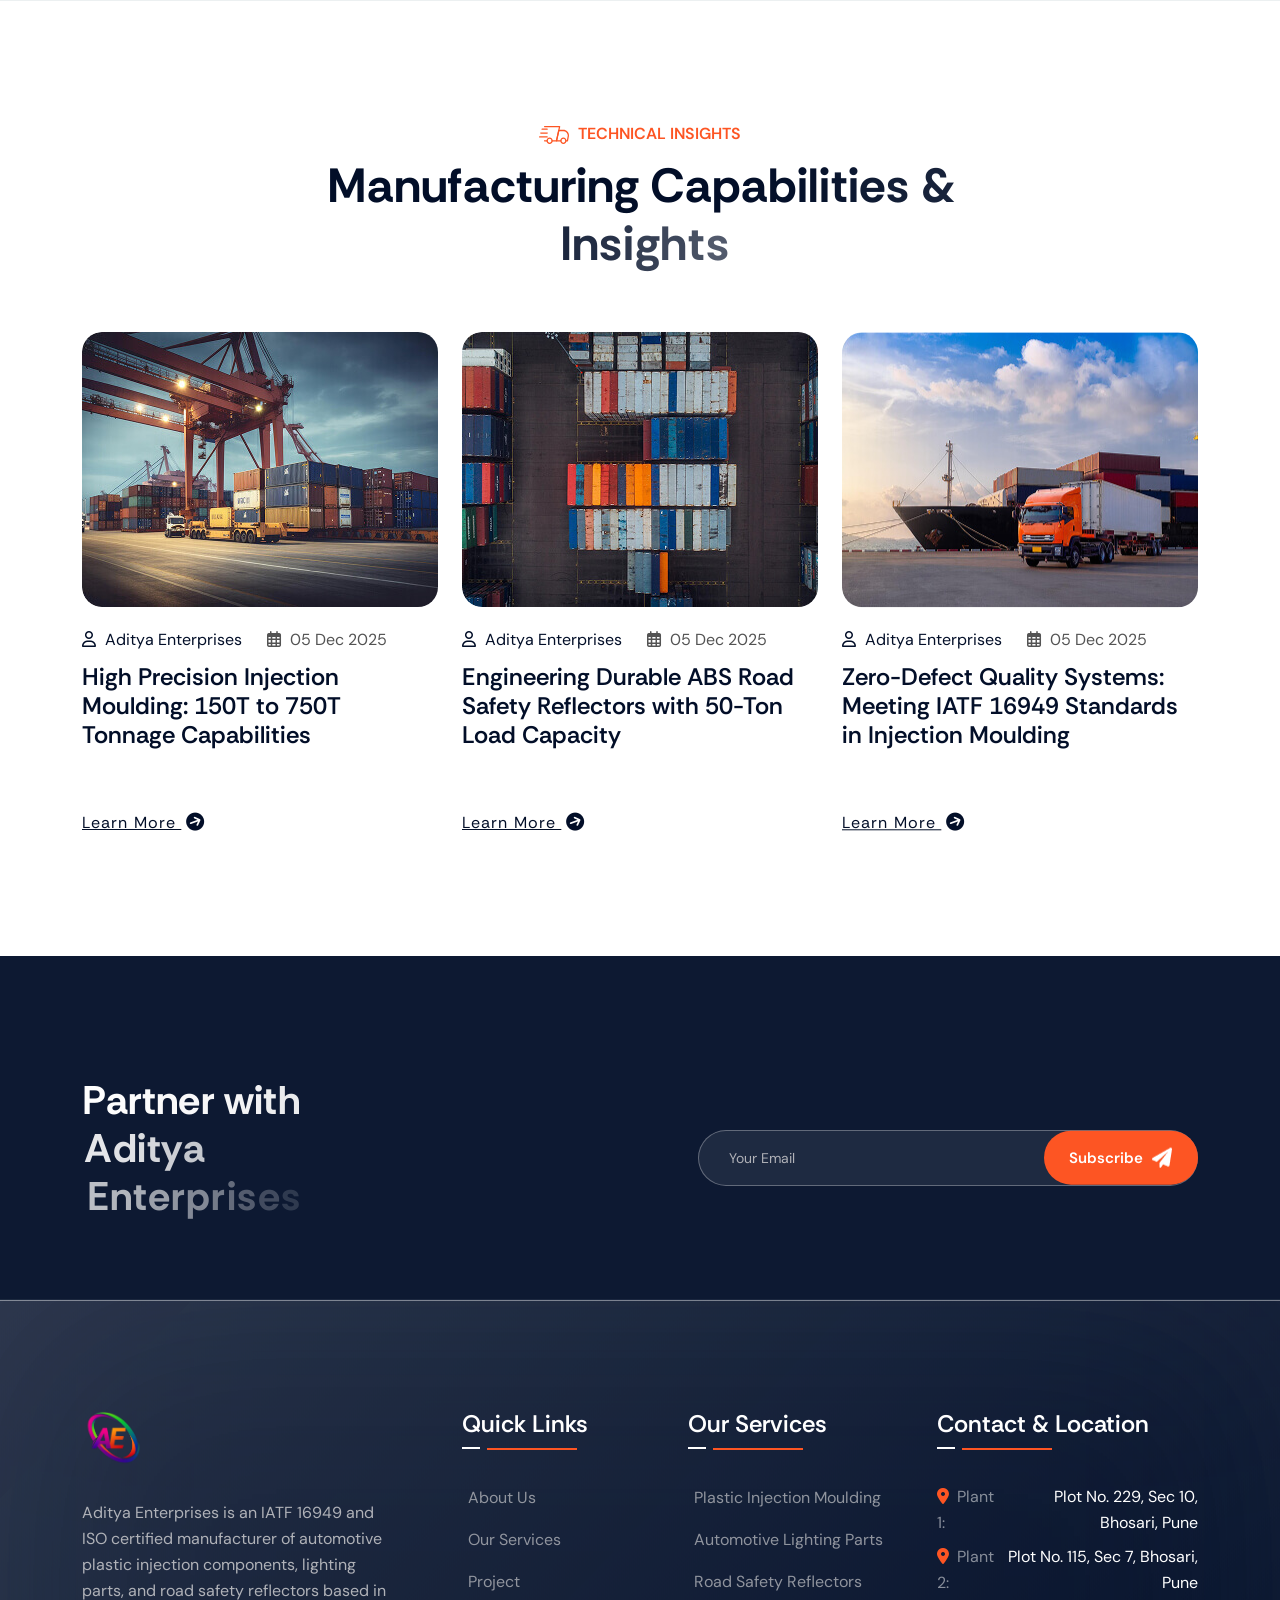
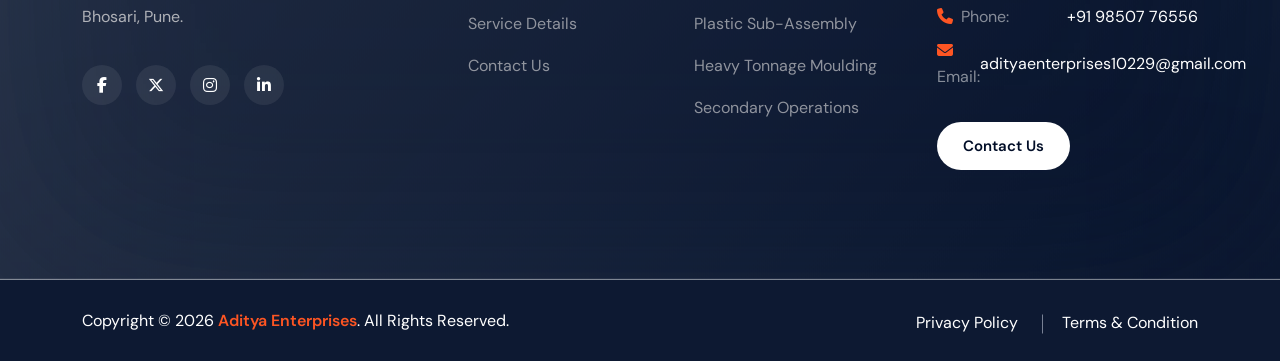
==== commit 47c3484b: "add service styles and site assets including brand logo and product images" ====
--- a/index.html
+++ b/index.html
@@ -11,7 +11,7 @@
     <meta property="og:type" content="website">
     <meta property="og:title" content="Aditya Enterprises | Manufacture of Automotive Plastic Components">
     <meta property="og:description" content="Dual-plant manufacturing in Bhosari Pune specializing in plastic injection moulding (150T–750T), automotive lighting housings, and 50-ton ABS road reflectors.">
-    <meta property="og:image" content="assets/images/logo.svg">
+    <meta property="og:image" content="assets/images/logo-transferent.png">
     <meta name="twitter:card" content="summary_large_image">
     <meta name="twitter:title" content="Aditya Enterprises | Manufacture of Automotive Plastic Components">
     <meta name="twitter:description" content="Dual-plant manufacturing in Bhosari Pune specializing in plastic injection moulding (150T–750T), automotive lighting housings, and 50-ton ABS road reflectors.">
@@ -47,7 +47,7 @@
         <div class="d-flex justify-content-between w-100 mb-4">
             <!-- Logo Here -->
             <div class="logo">
-                <img src="assets/images/logo.svg" alt="Logo">
+                <img src="assets/images/logo-transferent.png" alt="Aditya Enterprises Logo">
             </div>
             <!-- Close Button -->
             <button type="button" class="canvas-close" aria-label="Close">
@@ -109,7 +109,7 @@
                 <nav class="navbar navbar-expand-xl">
                     <div class="container">
                         <a href="index.html" class="navbar-brand">
-                     <img src="assets/images/logo.svg" alt="logo" class="img-fluid">
+                     <img src="assets/images/logo-transferent.png" alt="Aditya Enterprises Logo" class="img-fluid">
                   </a>
                         <button class="navbar-toggler offcanvas-nav-btn" type="button">
                      Menu <svg xmlns="http://www.w3.org/2000/svg" width="14" height="12" fill="none"
@@ -135,7 +135,7 @@
                         </div>
                         <div class="offcanvas offcanvas-start offcanvas-nav">
                             <div class="offcanvas-header">
-                                <a href="index.html" class="text-inverse"><img src="assets/images/logo.svg" alt="Logo"></a>
+                                <a href="index.html" class="text-inverse"><img src="assets/images/logo-transferent.png" alt="Aditya Enterprises Logo"></a>
                                 <button type="button" class="btn-close bg-primary" data-bs-dismiss="offcanvas" aria-label="Close"></button>
                             </div>
 
@@ -1171,7 +1171,7 @@
                 <div class="col-lg-4 col-sm-6 mb-5 mb-lg-0">
                     <div class="footer-widget about-footer">
                         <div class="f-logo">
-                            <a href="index.html"><img src="assets/images/logo-w.svg" alt="Logo"></a>
+                            <a href="index.html"><img src="assets/images/logo-transferent.png" alt="Aditya Enterprises Logo"></a>
                         </div>
                         <p>Aditya Enterprises is an IATF 16949 and ISO certified manufacturer of automotive plastic injection components, lighting parts, and road safety reflectors based in Bhosari, Pune.</p>
                         <div class="social-share">
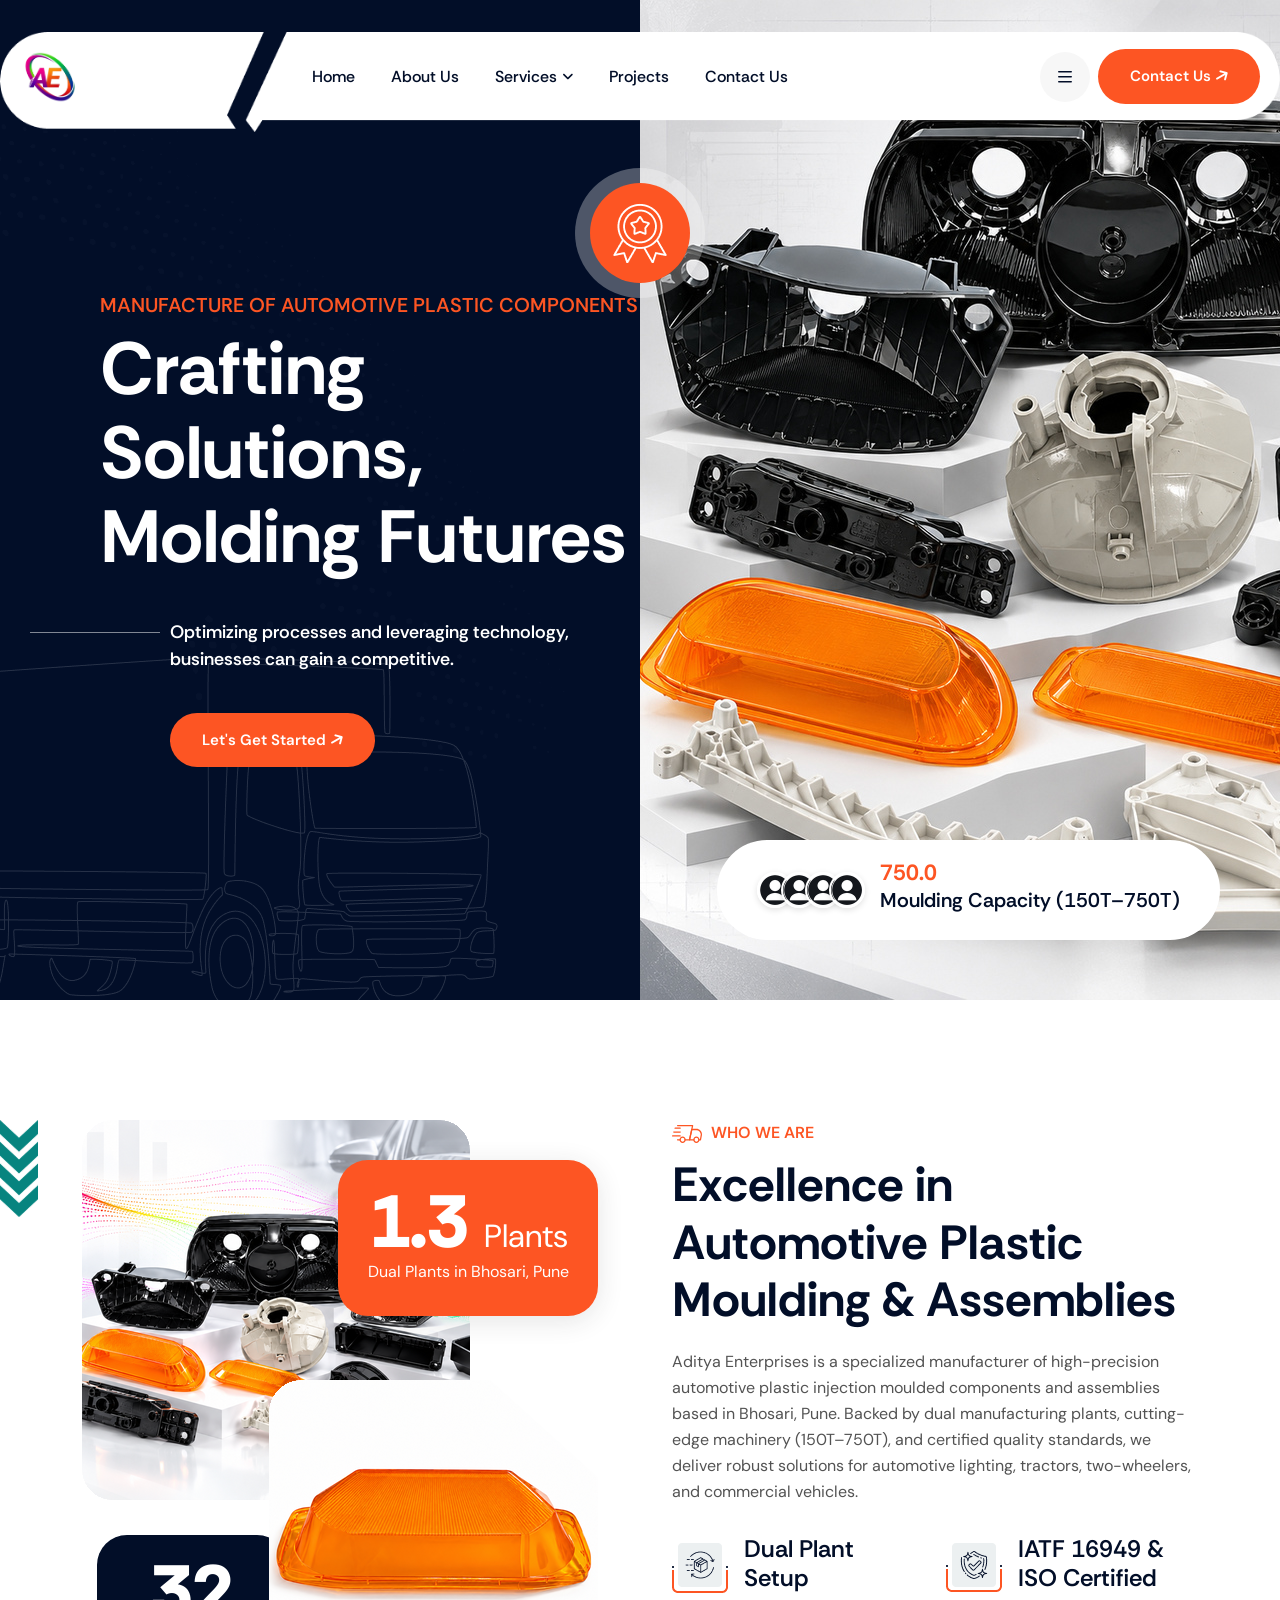
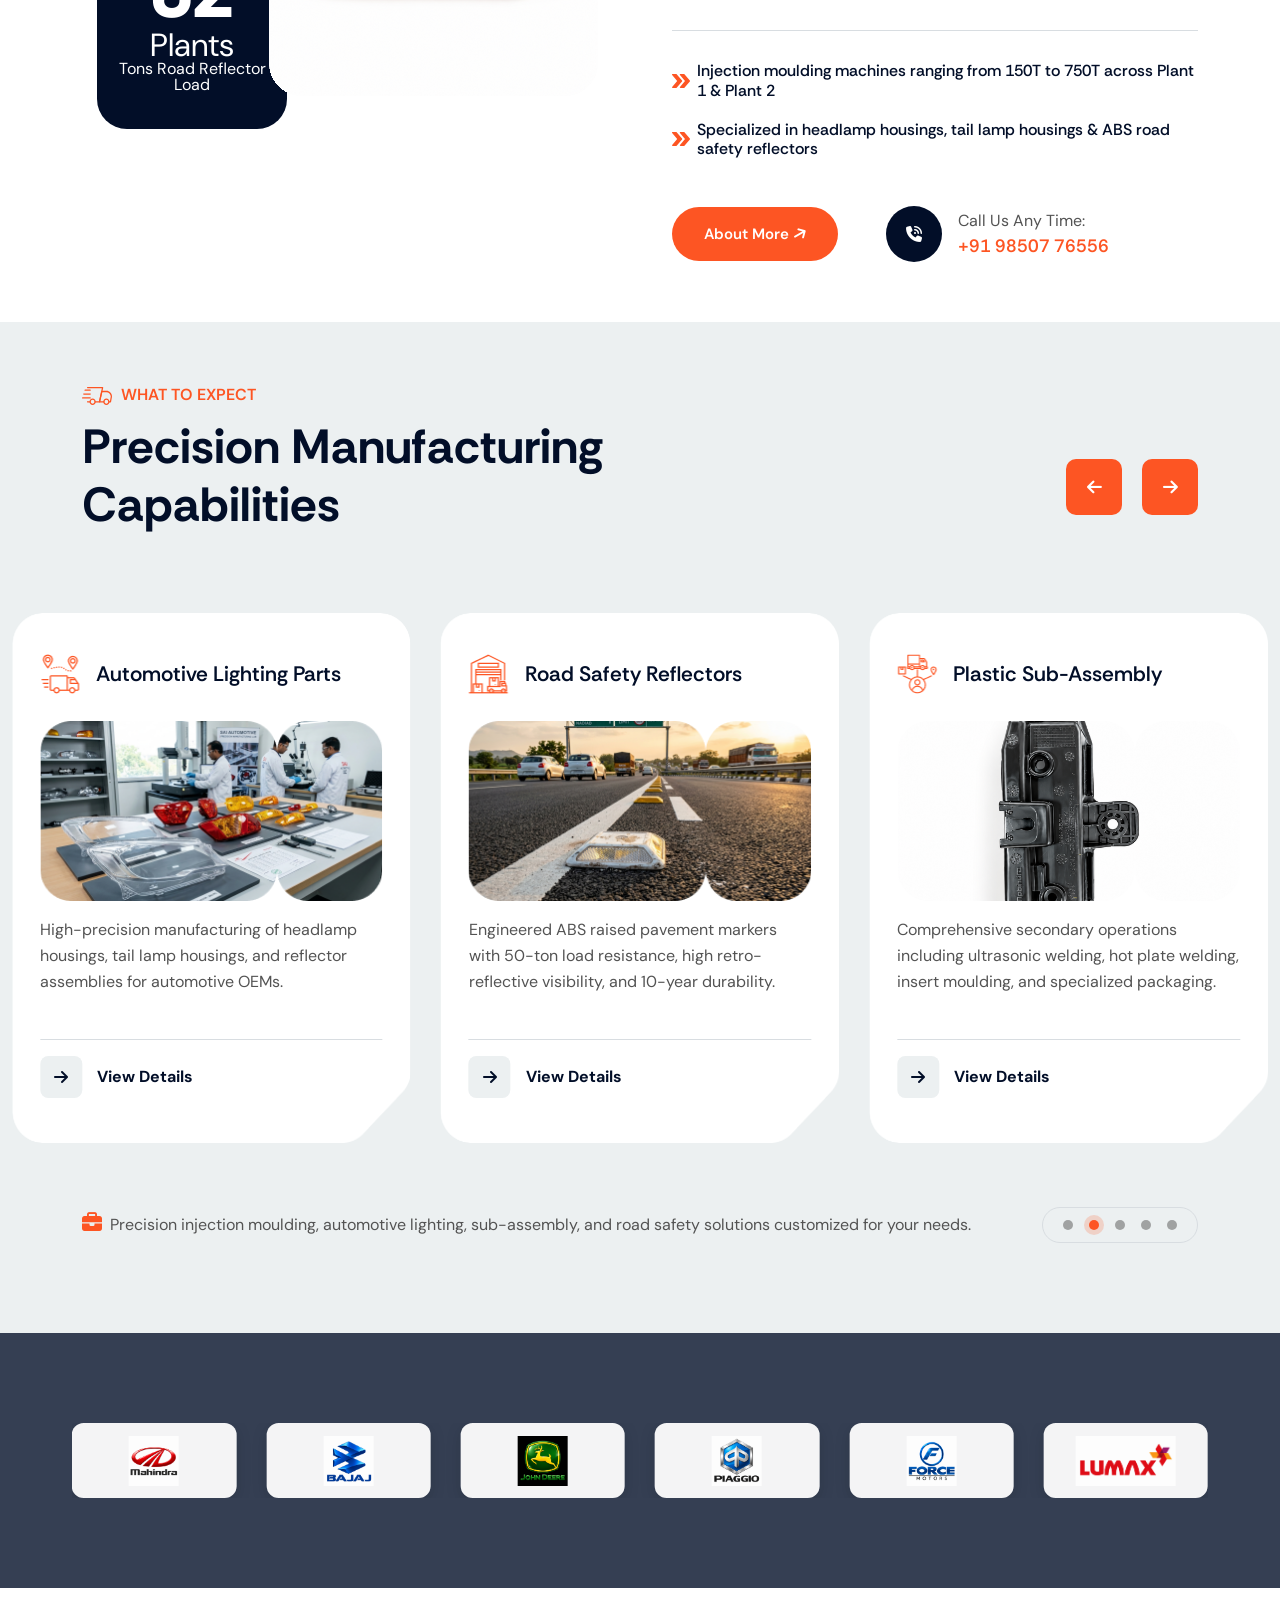
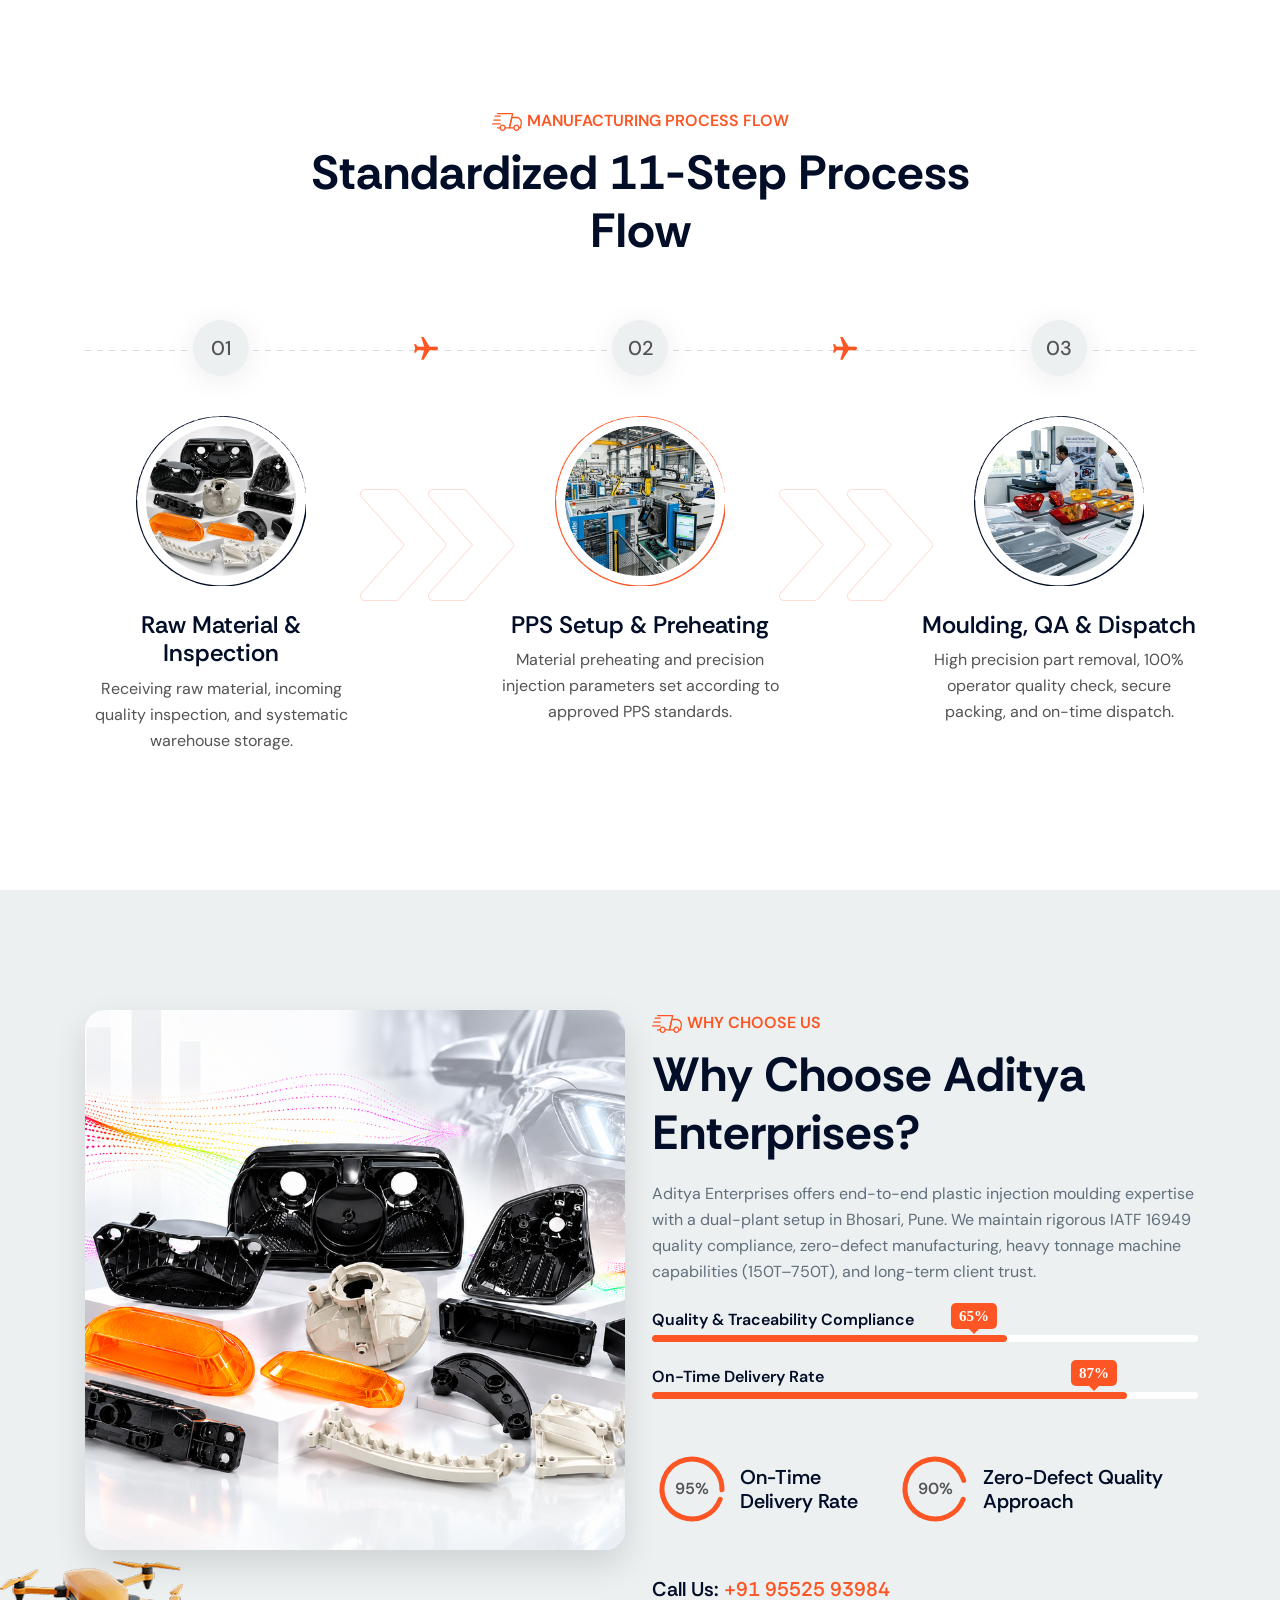
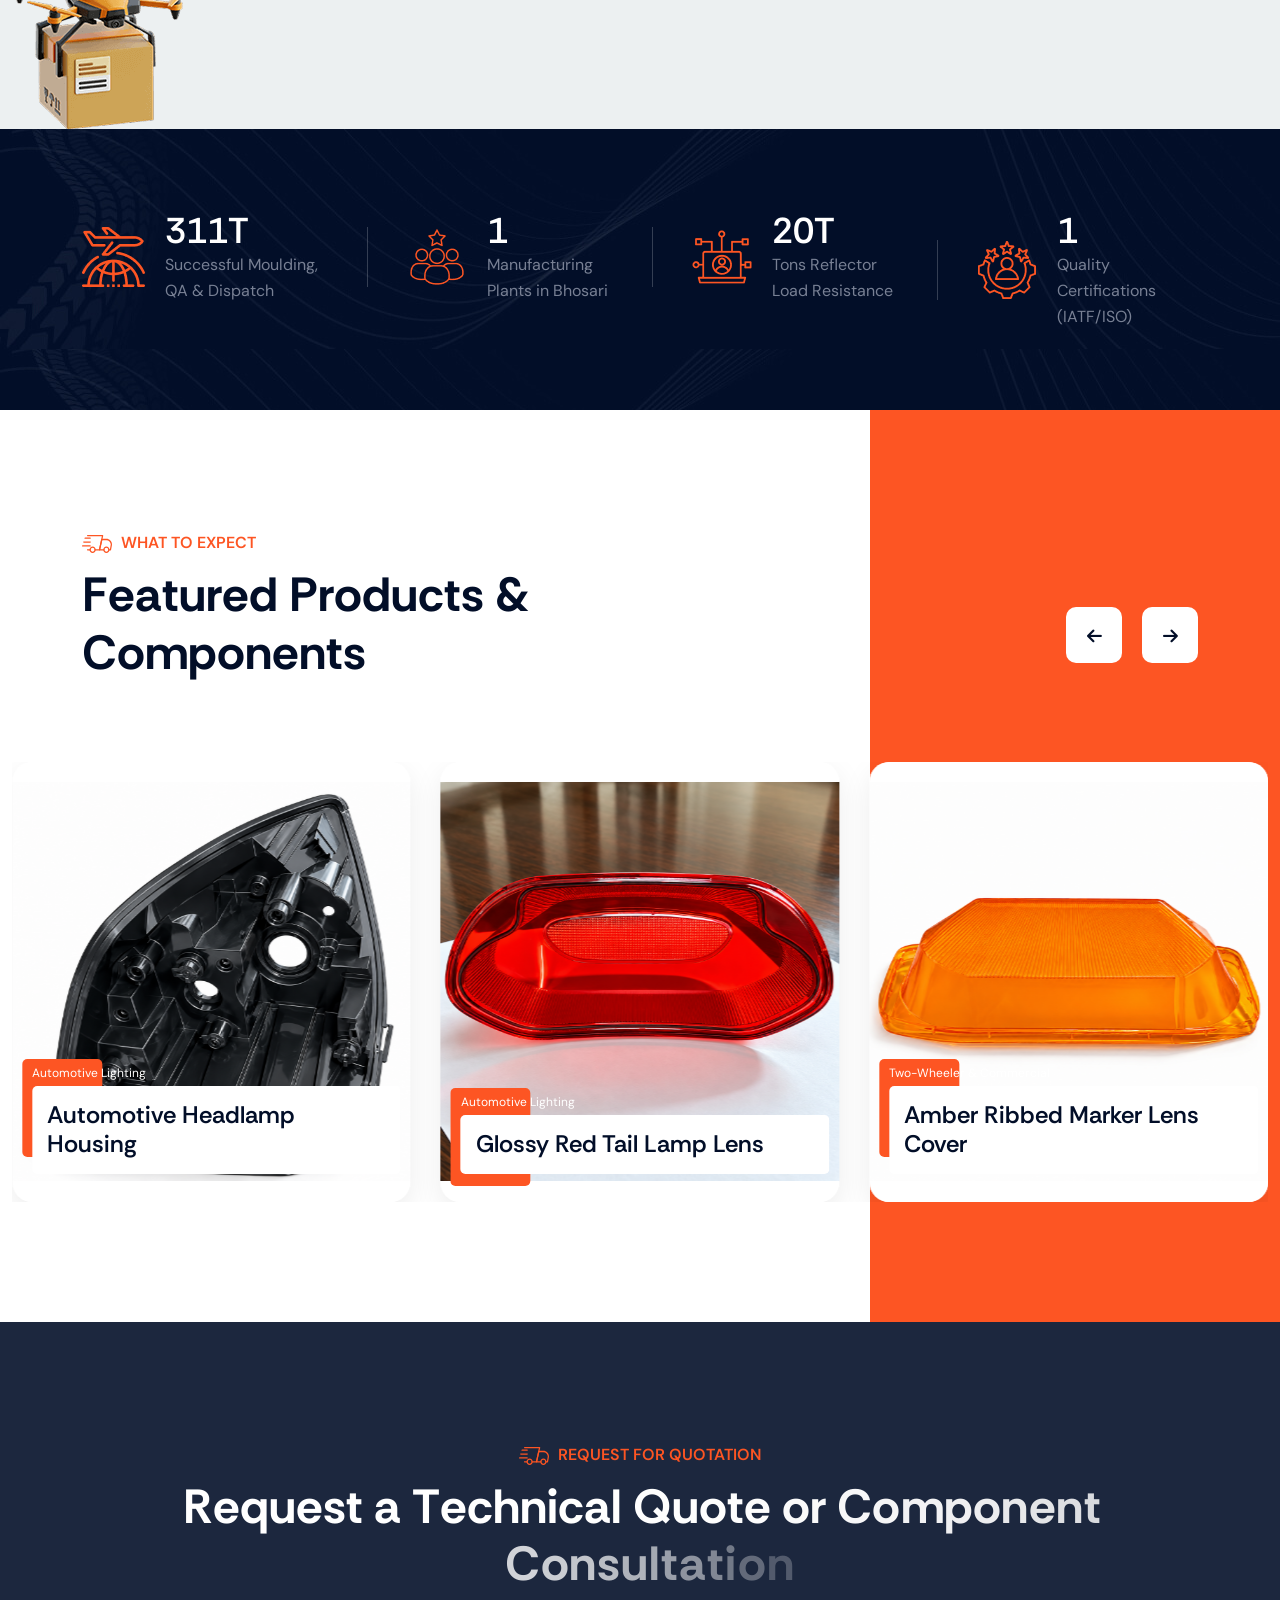
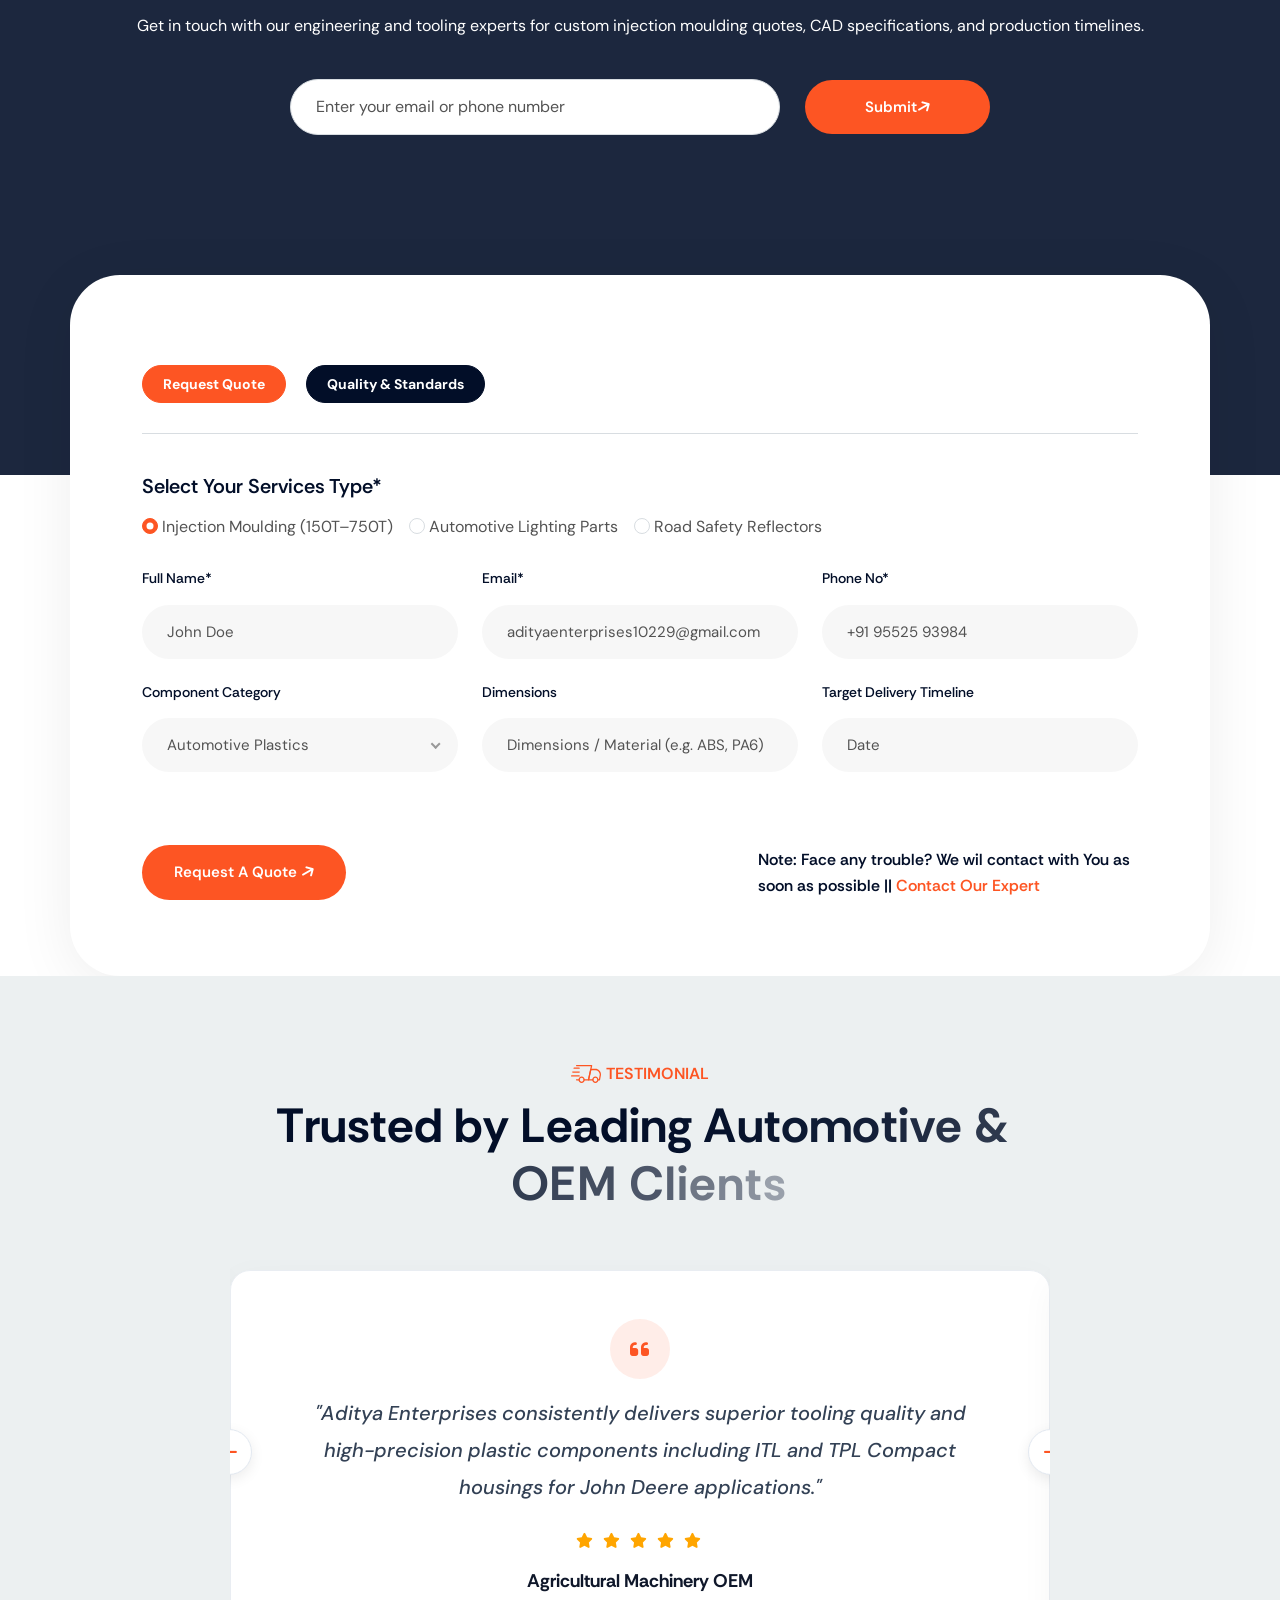
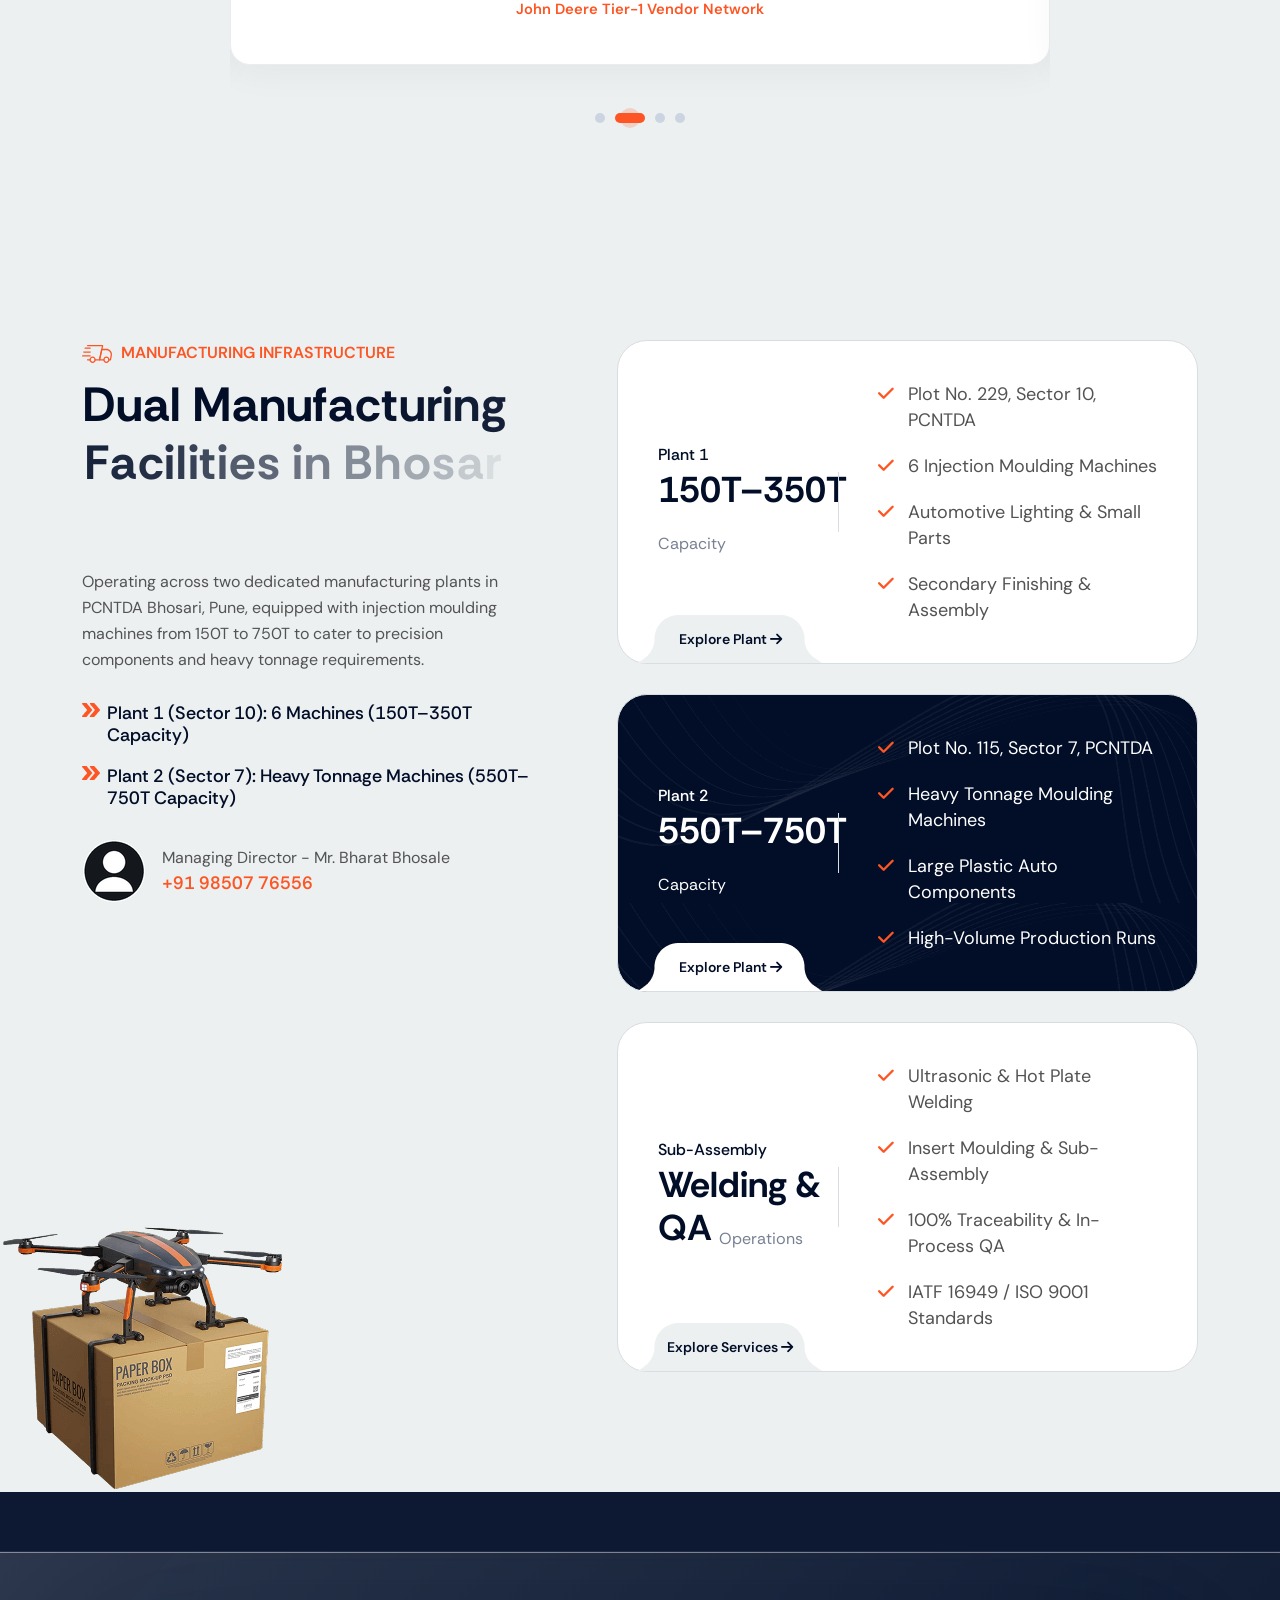
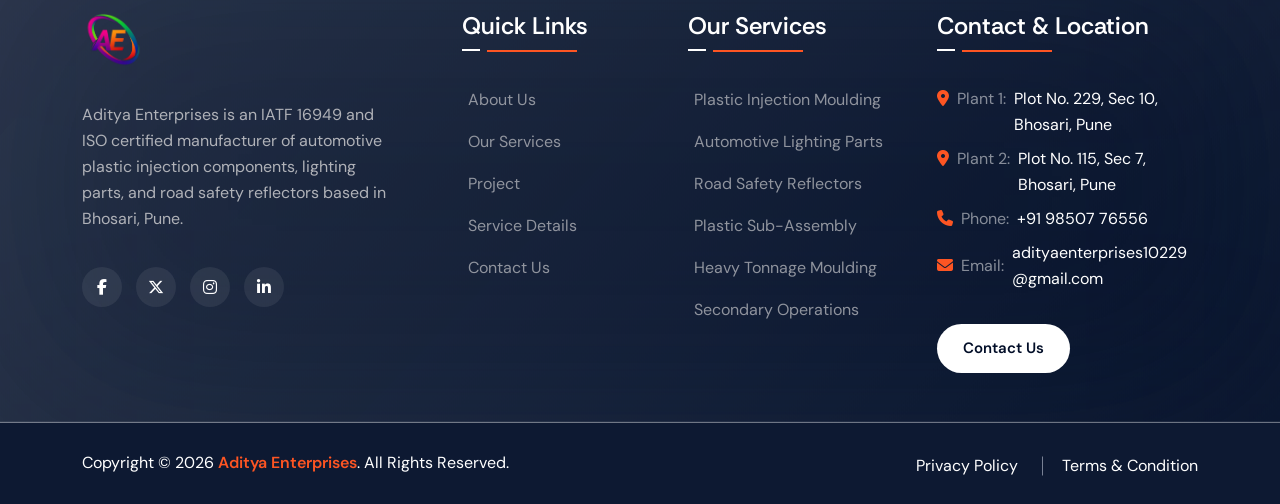
==== commit 8e78284e: "add comprehensive website assets and styling components for services, portfolio, and branding" ====
--- a/index.html
+++ b/index.html
@@ -16,8 +16,8 @@
     <meta name="twitter:title" content="Aditya Enterprises | Manufacture of Automotive Plastic Components">
     <meta name="twitter:description" content="Dual-plant manufacturing in Bhosari Pune specializing in plastic injection moulding (150T–750T), automotive lighting housings, and 50-ton ABS road reflectors.">
     <title>Aditya Enterprises | Automotive Plastic Injection Moulding & Lighting Components Pune</title>
-    <link rel="apple-touch-icon" href="assets/images/favicon.png">
-    <link rel="shortcut icon" href="assets/images/favicon.ico">
+    <link rel="apple-touch-icon" href="assets/images-data/logo-transferent.png">
+    <link rel="shortcut icon" href="assets/images-data/logo-transferent.png">
     <!-- Google Fonts -->
     <link rel="preconnect" href="https://fonts.googleapis.com">
     <link rel="preconnect" href="https://fonts.gstatic.com" crossorigin>
@@ -127,7 +127,7 @@
                                  d="M0 .75Q.063.063.75 0h12.5q.687.063.75.75-.063.687-.75.75H.75Q.063 1.437 0 .75m0 5Q.063 5.063.75 5h12.5q.687.063.75.75-.063.687-.75.75H.75Q.063 6.437 0 5.75m13.25 5.75H.75q-.687-.063-.75-.75.063-.687.75-.75h12.5q.687.063.75.75-.063.687-.75.75" />
                            </svg>
                         </button>
-                                <a href="contact.html" class="btn btn-primary"> Free Quote <i
+                                <a href="contact.html" class="btn btn-primary"> Contact Us <i
                               class="fa fa-arrow-right"></i><span></span>
                         </a>
 
@@ -171,7 +171,7 @@
     </header>
     <!-- Header End -->
     <section class="slider-section position-relative">
-        <img src="assets/images/slide-sh1.png" alt="" class="abs-img top-0" aria-hidden="true">
+        
         <img src="assets/images/tranck-v.png" alt="Truck delivery illustration" class="anim-img moveXS bottom-0">
 
         <div class="container-fluid p-0">
@@ -179,7 +179,7 @@
                 <div class="col-lg-6 order-2 order-lg-1">
                     <div class="hero-content position-relative">
                         <div class="trust-badge">
-                            <img class="abs-img" src="assets/images/text-rotate.png" alt="" aria-hidden="true">
+                            <img class="abs-img" src="assets/Circular__Best_Automative_Services__Text_Ring-removebg-preview.png" alt="" aria-hidden="true">
                             <div class="icon rounded-circle">
                                 <img src="assets/images/icons/boomark.png" alt="Bookmark icon">
                             </div>
@@ -202,12 +202,12 @@
                             <div class="swiper-wrapper">
                                 <div class="swiper-slide">
                                     <div class="slide-img">
-                                        <img src="assets/images/slide-m1.jpg" alt="Logistics warehouse management">
+                                        <img src="assets/hero_image_975x1000.jpg" alt="Logistics warehouse management">
                                     </div>
                                 </div>
                                 <div class="swiper-slide">
                                     <div class="slide-img">
-                                        <img src="assets/images/slide-m2.jpg" alt="Global shipping transport">
+                                        <img src="assets/hero_image_975x1000.jpg" alt="Global shipping transport">
                                     </div>
                                 </div>
                             </div>
@@ -215,10 +215,10 @@
 
                         <div class="stat-card bg-white d-none d-sm-flex align-items-center">
                             <div class="customer-imgs d-flex">
-                                <img src="assets/images/cl1.png" alt="Client logo">
-                                <img src="assets/images/cl2.png" alt="Client logo">
-                                <img src="assets/images/cl3.png" alt="Client logo">
-                                <img src="assets/images/cl4.png" alt="Client logo">
+                                <img src="assets/images/cl1.png" alt="User icon">
+                                <img src="assets/images/cl2.png" alt="User icon">
+                                <img src="assets/images/cl3.png" alt="User icon">
+                                <img src="assets/images/cl4.png" alt="User icon">
                             </div>
                             <div class="stat-info">
                                 <span class="display-5 purecounter text-primary" data-purecounter-end="750" data-purecounter-currency=" "></span>
@@ -228,12 +228,7 @@
                     </div>
                 </div>
 
-                <div class="col-12">
-                    <div class="custom-nav">
-                        <div class="swiper-button-next"></div>
-                        <div class="swiper-button-prev"></div>
-                    </div>
-                </div>
+               
             </div>
         </div>
     </section>
@@ -247,7 +242,7 @@
                 <div class="col-lg-6">
                     <div class="about-media position-relative">
                         <div class="about-m1">
-                            <img class="round img-fluid" src="assets/images/about-1.png" alt="">
+                            <img class="round img-fluid" src="assets/images/about-new-resized.png" alt="">
                             <div class="ab-stat bg-primary round">
                                 <span class="display-1 purecounter" data-purecounter-end="2" data-purecounter-decimals="0" data-purecounter-currency=" ">2.1</span> <span class="unit">Plants</span>
                                 <p>Dual Plants in Bhosari, Pune</p>
@@ -258,7 +253,7 @@
                                 <span class="display-1 purecounter" data-purecounter-end="50" data-purecounter-decimals="0">5</span> <span class="unit">Plants</span>
                                 <p>Tons Road Reflector Load</p>
                             </div>
-                            <img class="img-fluid" src="assets/images/about-2.png" alt="">
+                            <img class="img-fluid" src="assets/amber_lens_resized.png" alt="">
                         </div>
                     </div>
                 </div>
@@ -412,7 +407,7 @@
                                         <h3 class="display-4 m-0"><a href="service/service-single.html">Heavy Tonnage Components</a></h3>
                                     </div>
                                     <div class="service-thumb">
-                                        <img class="img-fluid" src="assets/images/serv1.png" alt="Heavy Tonnage Components">
+                                        <img class="img-fluid" src="assets/images/serv5.png" alt="Heavy Tonnage Components">
                                     </div>
                                     <p>Dedicated Plant 2 in Sector 7 Bhosari featuring heavy tonnage machines (550T–750T) for large-scale automotive components.</p>
                                     <div class="service-footer border-top">
@@ -440,7 +435,7 @@
 
     <!-- Brands Section End -->
     <div class="brands-sec bg-cover jarallax" data-jarallax data-speed=".4">
-        <img src="assets/images/brand-bg.jpg" alt="" class="jarallax-img">
+        <img src="assets/images/aerial-view-factory-trucks-parked-near-warehouse-daytime.jpg" alt="Aerial view factory trucks parked near warehouse" class="jarallax-img">
         <div class="parallax-overly"></div>
         <div class="container ct-container">
             <div class="row">
@@ -448,25 +443,46 @@
                     <div class="brands-carousel swiper">
                         <div class="swiper-wrapper">
                             <div class="swiper-slide">
-                                <a href="#"><img src="assets/images/br1.png" alt="Brands"></a>
-                            </div>
-                            <div class="swiper-slide">
-                                <a href="#"><img src="assets/images/br2.png" alt="Brands"></a>
-                            </div>
-                            <div class="swiper-slide">
-                                <a href="#"><img src="assets/images/br3.png" alt="Brands"></a>
-                            </div>
-                            <div class="swiper-slide">
-                                <a href="#"><img src="assets/images/br4.png" alt="Brands"></a>
-                            </div>
-                            <div class="swiper-slide">
-                                <a href="#"><img src="assets/images/br5.png" alt="Brands"></a>
-                            </div>
-                            <div class="swiper-slide">
-                                <a href="#"><img src="assets/images/br6.png" alt="Brands"></a>
-                            </div>
-                            <div class="swiper-slide">
-                                <a href="#"><img src="assets/images/br1.png" alt="Brands"></a>
+                                <a href="javascript:void(0)" title="Tata Motors"><img src="assets/clients/Glossy Blue Tata Corporate Logo.png" alt="Tata Motors"></a>
+                            </div>
+                            <div class="swiper-slide">
+                                <a href="javascript:void(0)" title="Mahindra"><img src="assets/clients/Mahindra Glossy Red Logo on White.png" alt="Mahindra"></a>
+                            </div>
+                            <div class="swiper-slide">
+                                <a href="javascript:void(0)" title="Bajaj Auto"><img src="assets/clients/Glossy Blue Bajaj Emblem and Wordmark.png" alt="Bajaj Auto"></a>
+                            </div>
+                            <div class="swiper-slide">
+                                <a href="javascript:void(0)" title="John Deere"><img src="assets/clients/Glossy John Deere Emblem on Black.png" alt="John Deere"></a>
+                            </div>
+                            <div class="swiper-slide">
+                                <a href="javascript:void(0)" title="Piaggio"><img src="assets/clients/Glossy Piaggio Emblem and Branding.png" alt="Piaggio"></a>
+                            </div>
+                            <div class="swiper-slide">
+                                <a href="javascript:void(0)" title="Force Motors"><img src="assets/clients/Force Motors Blue Emblem Logo.png" alt="Force Motors"></a>
+                            </div>
+                            <div class="swiper-slide">
+                                <a href="javascript:void(0)" title="Lumax Industries"><img src="assets/clients/LUMAX Geometric Corporate Logo.png" alt="Lumax Industries"></a>
+                            </div>
+                            <div class="swiper-slide">
+                                <a href="javascript:void(0)" title="Uno Minda"><img src="assets/clients/UNO MINDA Ribbon Logo.png" alt="Uno Minda"></a>
+                            </div>
+                            <div class="swiper-slide">
+                                <a href="javascript:void(0)" title="Royal Enfield"><img src="assets/clients/Royal Enfield Emblem and Wordmark.png" alt="Royal Enfield"></a>
+                            </div>
+                            <div class="swiper-slide">
+                                <a href="javascript:void(0)" title="Kawasaki"><img src="assets/clients/Kawasaki Green Emblem and Wordmark.png" alt="Kawasaki"></a>
+                            </div>
+                            <div class="swiper-slide">
+                                <a href="javascript:void(0)" title="Toyota"><img src="assets/clients/Chrome Toyota Emblem with Red Wordmark.png" alt="Toyota"></a>
+                            </div>
+                            <div class="swiper-slide">
+                                <a href="javascript:void(0)" title="Mercedes-Benz"><img src="assets/clients/Chrome Mercedes-Benz Emblem on Black.png" alt="Mercedes-Benz"></a>
+                            </div>
+                            <div class="swiper-slide">
+                                <a href="javascript:void(0)" title="Volkswagen"><img src="assets/clients/Glossy Chrome Volkswagen Emblem.png" alt="Volkswagen"></a>
+                            </div>
+                            <div class="swiper-slide">
+                                <a href="javascript:void(0)" title="Nissan"><img src="assets/clients/Polished Nissan Chrome Emblem.png" alt="Nissan"></a>
                             </div>
                         </div>
                     </div>
@@ -478,7 +494,7 @@
 
     <!-- Process Section Start -->
     <section class="process-sec sec-padding position-relative overflow-hidden">
-        <img src="assets/images/slide-sh1.png" alt="shape" class="abs-img  end-0 top-0">
+      
         <div class="container">
             <div class="sec-intro mx-auto text-center">
                 <span class="sub-title fadeInUp"><svg xmlns="http://www.w3.org/2000/svg" width="30" height="18" fill="none"
@@ -496,7 +512,7 @@
                 <div class="process-card text-center fadeInUp" data-delay=".2">
                     <span class="count mx-auto icon-lg bg-shade rounded-circle">01</span>
                     <div class="process-thumb rounded-circle d-flex align-items-center justify-content-center">
-                        <img src="assets/images/st1.png" alt="request pickup">
+                        <img src="assets/hero_image_975x1000.jpg" alt="Raw Material & Incoming Quality Inspection">
                     </div>
                     <h3 class="display-4">Raw Material &amp; Inspection</h3>
                     <p>Receiving raw material, incoming quality inspection, and systematic warehouse storage.</p>
@@ -505,7 +521,7 @@
                 <div class="process-card text-center fadeInUp" data-delay=".4">
                     <span class="count mx-auto icon-lg bg-shade rounded-circle">02</span>
                     <div class="process-thumb rounded-circle d-flex align-items-center justify-content-center">
-                        <img src="assets/images/st2.png" alt="request pickup">
+                        <img src="assets/images/st2.png" alt="PPS Setup & Material Preheating">
                     </div>
                     <h3 class="display-4">PPS Setup &amp; Preheating</h3>
                     <p>Material preheating and precision injection parameters set according to approved PPS standards.</p>
@@ -514,7 +530,7 @@
                 <div class="process-card text-center fadeInUp" data-delay=".6">
                     <span class="count mx-auto icon-lg bg-shade rounded-circle">03</span>
                     <div class="process-thumb rounded-circle d-flex align-items-center justify-content-center">
-                        <img src="assets/images/st3.png" alt="request pickup">
+                        <img src="assets/images/st3.png" alt="Moulding, 100% Quality Check & Dispatch">
                     </div>
                     <h3 class="display-4">Moulding, QA &amp; Dispatch</h3>
                     <p>High precision part removal, 100% operator quality check, secure packing, and on-time dispatch.</p>
@@ -531,8 +547,7 @@
             <div class="row">
                 <div class="col-lg-6">
                     <div class="choose-media position-relative">
-                        <img class="img-fluid" src="assets/images/choose-img.png" alt="Choose Image">
-                        <img class="abs-img img-fluid" src="assets/images/choose-img2.png" alt="Choose Image 2">
+                        <img class="img-fluid choose-main-img" src="assets/images/choose-img.png" alt="Why Choose Aditya Enterprises - Dual Manufacturing Plants">
                     </div>
                 </div>
                 <div class="col-lg-6">
@@ -592,7 +607,7 @@
                             </div>
 
                         </div>
-                        <h3 class="h5">Do you have any project on your mind? Call Us: <a class="text-primary" href="tel:+919552593984">+91 95525 93984</a></h3>
+                        <h3 class="h5">Call Us: <a class="text-primary" href="tel:+919552593984">+91 95525 93984</a></h3>
                     </div>
                 </div>
             </div>
@@ -680,11 +695,11 @@
                             <div class="swiper-slide">
                                 <div class="portfolio-card">
                                     <div class="portfolio-img">
-                                        <a href="projects.html"><img src="assets/images/port2.jpg" alt="Motard Housing Piaggio"></a>
+                                        <a href="projects.html"><img src="assets/images-data/Mahindra Automotive Bracket Assembly.png" alt="Mahindra Automotive Bracket Assembly"></a>
                                     </div>
                                     <div class="portfolio-info">
-                                        <span>Two-Wheeler Lighting</span>
-                                        <h3 class="display-4"><a href="projects.html">Motard Housing H/L (Piaggio)</a></h3>
+                                        <span>Automotive Brackets</span>
+                                        <h3 class="display-4"><a href="projects.html">Mahindra Structural Bracket Assembly</a></h3>
                                     </div>
                                 </div>
                             </div>
@@ -692,23 +707,23 @@
                             <div class="swiper-slide">
                                 <div class="portfolio-card">
                                     <div class="portfolio-img">
-                                        <a href="projects.html"><img src="assets/images/port6.jpg" alt="ITL Housing John Deere"></a>
+                                        <a href="projects.html"><img src="assets/images-data/Glossy Black Automotive Housing Component.png" alt="Automotive Headlamp Housing"></a>
                                     </div>
                                     <div class="portfolio-info">
-                                        <span>Tractor Components</span>
-                                        <h3 class="display-4"><a href="projects.html">ITL Housing (John Deere)</a></h3>
-                                    </div>
-                                </div>
-                            </div>
-                            <!-- Portfolio End -->
+                                        <span>Automotive Lighting</span>
+                                        <h3 class="display-4"><a href="projects.html">Automotive Headlamp Housing</a></h3>
+                                    </div>
+                                </div>
+                            </div>
+                            <!-- Slide End -->
                             <div class="swiper-slide">
                                 <div class="portfolio-card">
                                     <div class="portfolio-img">
-                                        <a href="projects.html"><img src="assets/images/port1.jpg" alt="TPL Compact Housing"></a>
+                                        <a href="projects.html"><img src="assets/images-data/Glossy Red Automotive Tail Light Lens.png" alt="Glossy Red Tail Light Lens"></a>
                                     </div>
                                     <div class="portfolio-info">
-                                        <span>Tractor Components</span>
-                                        <h3 class="display-4"><a href="projects.html">TPL Compact Housing (John Deere)</a></h3>
+                                        <span>Automotive Lighting</span>
+                                        <h3 class="display-4"><a href="projects.html">Glossy Red Tail Lamp Lens</a></h3>
                                     </div>
                                 </div>
                             </div>
@@ -716,7 +731,19 @@
                             <div class="swiper-slide">
                                 <div class="portfolio-card">
                                     <div class="portfolio-img">
-                                        <a href="projects.html"><img src="assets/images/port2.jpg" alt="ABS Road Reflector"></a>
+                                        <a href="projects.html"><img src="assets/images-data/Amber Ribbed Lens Cover on White.png" alt="Amber Ribbed Marker Lens Cover"></a>
+                                    </div>
+                                    <div class="portfolio-info">
+                                        <span>Two-Wheeler &amp; Commercial</span>
+                                        <h3 class="display-4"><a href="projects.html">Amber Ribbed Marker Lens Cover</a></h3>
+                                    </div>
+                                </div>
+                            </div>
+                            <!-- Slide End -->
+                            <div class="swiper-slide">
+                                <div class="portfolio-card">
+                                    <div class="portfolio-img">
+                                        <a href="projects.html"><img src="assets/images-data/White Road Reflector with Red Panels.png" alt="ABS Road Safety Reflector"></a>
                                     </div>
                                     <div class="portfolio-info">
                                         <span>Road Safety</span>
@@ -728,11 +755,11 @@
                             <div class="swiper-slide">
                                 <div class="portfolio-card">
                                     <div class="portfolio-img">
-                                        <a href="projects.html"><img src="assets/images/port3.jpg" alt="Automotive Headlamp Housing"></a>
+                                        <a href="projects.html"><img src="assets/images-data/Off-White Molded Plastic Housing Component.png" alt="Off-White Molded Housing"></a>
                                     </div>
                                     <div class="portfolio-info">
-                                        <span>Automotive Lighting</span>
-                                        <h3 class="display-4"><a href="projects.html">Automotive Headlamp Housing</a></h3>
+                                        <span>Precision Engineering</span>
+                                        <h3 class="display-4"><a href="projects.html">Off-White Moulded Plastic Housing</a></h3>
                                     </div>
                                 </div>
                             </div>
@@ -740,7 +767,43 @@
                             <div class="swiper-slide">
                                 <div class="portfolio-card">
                                     <div class="portfolio-img">
-                                        <a href="projects.html"><img src="assets/images/port4.jpg" alt="Ultrasonic Welded Sub-Assemblies"></a>
+                                        <a href="projects.html"><img src="assets/images-data/Black Plastic Housing Interior Close-Up.png" alt="Internal Snap-Fit Housing"></a>
+                                    </div>
+                                    <div class="portfolio-info">
+                                        <span>Sub-Assembly</span>
+                                        <h3 class="display-4"><a href="projects.html">Internal Snap-Fit Housing Geometry</a></h3>
+                                    </div>
+                                </div>
+                            </div>
+                            <!-- Slide End -->
+                            <div class="swiper-slide">
+                                <div class="portfolio-card">
+                                    <div class="portfolio-img">
+                                        <a href="projects.html"><img src="assets/images-data/Beige Plastic Mechanical Housing Component.png" alt="Beige Mechanical Housing"></a>
+                                    </div>
+                                    <div class="portfolio-info">
+                                        <span>Industrial Plastics</span>
+                                        <h3 class="display-4"><a href="projects.html">Precision Mechanical Housing</a></h3>
+                                    </div>
+                                </div>
+                            </div>
+                            <!-- Slide End -->
+                            <div class="swiper-slide">
+                                <div class="portfolio-card">
+                                    <div class="portfolio-img">
+                                        <a href="projects.html"><img src="assets/images-data/Glossy Black Reflector Housing.png" alt="Reflector Base Housing"></a>
+                                    </div>
+                                    <div class="portfolio-info">
+                                        <span>Commercial Safety</span>
+                                        <h3 class="display-4"><a href="projects.html">Heavy-Duty Reflector Base Housing</a></h3>
+                                    </div>
+                                </div>
+                            </div>
+                            <!-- Slide End -->
+                            <div class="swiper-slide">
+                                <div class="portfolio-card">
+                                    <div class="portfolio-img">
+                                        <a href="projects.html"><img src="assets/images-data/Off-White Molded Plastic Bracket Assembly.png" alt="Ultrasonic Welded Sub-Assemblies"></a>
                                     </div>
                                     <div class="portfolio-info">
                                         <span>Sub-Assembly</span>
@@ -752,11 +815,47 @@
                             <div class="swiper-slide">
                                 <div class="portfolio-card">
                                     <div class="portfolio-img">
-                                        <a href="projects.html"><img src="assets/images/port8.jpg" alt="Heavy Tonnage Moulded Part"></a>
+                                        <a href="projects.html"><img src="assets/images-data/Glossy Black Mounting Bracket Housing.png" alt="Mounting Bracket Housing"></a>
+                                    </div>
+                                    <div class="portfolio-info">
+                                        <span>Tractor &amp; 2-Wheeler</span>
+                                        <h3 class="display-4"><a href="projects.html">Mounting Bracket Housing Assembly</a></h3>
+                                    </div>
+                                </div>
+                            </div>
+                            <!-- Slide End -->
+                            <div class="swiper-slide">
+                                <div class="portfolio-card">
+                                    <div class="portfolio-img">
+                                        <a href="projects.html"><img src="assets/images-data/Studio Orange Ribbed Marker Lens.png" alt="Orange Ribbed Side Marker"></a>
+                                    </div>
+                                    <div class="portfolio-info">
+                                        <span>Optical Lenses</span>
+                                        <h3 class="display-4"><a href="projects.html">Orange Ribbed Marker Indicator Lens</a></h3>
+                                    </div>
+                                </div>
+                            </div>
+                            <!-- Slide End -->
+                            <div class="swiper-slide">
+                                <div class="portfolio-card">
+                                    <div class="portfolio-img">
+                                        <a href="projects.html"><img src="assets/images-data/Automotive Lighting Parts Showcase.png" alt="Automotive Lighting Range"></a>
+                                    </div>
+                                    <div class="portfolio-info">
+                                        <span>Lighting Range</span>
+                                        <h3 class="display-4"><a href="projects.html">Automotive Lamp &amp; Lens Showcase</a></h3>
+                                    </div>
+                                </div>
+                            </div>
+                            <!-- Slide End -->
+                            <div class="swiper-slide">
+                                <div class="portfolio-card">
+                                    <div class="portfolio-img">
+                                        <a href="projects.html"><img src="assets/images-data/Automotive Plastic Parts Showcase.png" alt="Heavy Tonnage Moulded Plastics"></a>
                                     </div>
                                     <div class="portfolio-info">
                                         <span>Heavy Tonnage (750T)</span>
-                                        <h3 class="display-4"><a href="projects.html">Heavy Tonnage Industrial Plastics</a></h3>
+                                        <h3 class="display-4"><a href="projects.html">Heavy Tonnage Moulded Plastics</a></h3>
                                     </div>
                                 </div>
                             </div>
@@ -771,7 +870,7 @@
 
     <!-- Tracking Section Start -->
     <section class="tracking-cta-sec jarallax" data-jarallax data-speed=".2">
-        <img src="assets/images/tracking-bg.jpg" alt="" class="jarallax-img">
+        <img src="assets/images/aerial-view-factory-trucks-parked-near-warehouse-daytime.jpg" alt="Aerial view factory trucks parked near warehouse" class="jarallax-img">
         <div class="parallax-overly"></div>
         <div class="container">
             <div class="row">
@@ -794,7 +893,7 @@
                             <form action="#" class="tracking-form d-sm-flex justify-content-between align-items-center fadeInUp" data-delay=".4">
 
                                 <input type="text" placeholder="Enter your email or phone number">
-                                <button class="btn btn-primary">Submit Inquiry <i class="fa fa-arrow-right"></i><span></span></button>
+                                <button class="btn btn-primary">Submit<i class="fa fa-arrow-right"></i><span></span></button>
                             </form>
 
                         </div>
@@ -938,51 +1037,109 @@
     </div>
 
     <!-- Testimonial Section Start -->
-    <section class="review-sec sec-padding position-relative overflow-hidden">
-        <img src="assets/images/plane-sh.png" alt="" class="anim-img left-bottom">
-        <img src="assets/images/trolly-sh.png" alt="" class="anim-img moveXS right-bottom">
+    <section class="review-sec sec-padding position-relative bg-shade overflow-hidden">
         <div class="container">
-            <div class="row">
-                <div class="col-lg-4">
-                    <div class="review-thumb">
-                        <img class="img-fluid" src="assets/images/testimonial-ft.jpg" alt="review">
-                    </div>
-                </div>
-                <div class="col-lg-8">
-                    <div class="review-wrapper">
-                        <span class="sub-title fadeInUp">
-                     <svg xmlns="http://www.w3.org/2000/svg" width="30" height="18" fill="none" viewBox="0 0 30 18">
+            <div class="sec-intro text-center mx-auto mb-5" style="max-width: 750px;">
+                <span class="sub-title fadeInUp d-inline-flex align-items-center justify-content-center">
+                    <svg xmlns="http://www.w3.org/2000/svg" width="30" height="18" fill="none" viewBox="0 0 30 18">
                         <path fill="#fd5523"
-                           d="M8.125 15.429h-2.5a.62.62 0 0 1-.442-.189.65.65 0 0 1 0-.909.62.62 0 0 1 .442-.188h2.5c.166 0 .325.068.442.188a.65.65 0 0 1 0 .91.62.62 0 0 1-.442.188m20.313 0h-1.563a.62.62 0 0 1-.442-.189.65.65 0 0 1 0-.909.62.62 0 0 1 .442-.188h1.044l.842-4.618c-.011-2.364-1.973-4.382-4.386-4.382h-4.104l-1.989 9h3.593c.166 0 .325.068.442.188a.653.653 0 0 1 0 .91.62.62 0 0 1-.442.188H17.5a.61.61 0 0 1-.488-.242.65.65 0 0 1-.122-.543L19.162 4.36a.65.65 0 0 1 .22-.361.6.6 0 0 1 .39-.14h4.603C27.476 3.857 30 6.452 30 9.642l-.949 5.261a.65.65 0 0 1-.214.377.6.6 0 0 1-.4.148" />
+                            d="M8.125 15.429h-2.5a.62.62 0 0 1-.442-.189.65.65 0 0 1 0-.909.62.62 0 0 1 .442-.188h2.5c.166 0 .325.068.442.188a.65.65 0 0 1 0 .91.62.62 0 0 1-.442.188m20.313 0h-1.563a.62.62 0 0 1-.442-.189.65.65 0 0 1 0-.909.62.62 0 0 1 .442-.188h1.044l.842-4.618c-.011-2.364-1.973-4.382-4.386-4.382h-4.104l-1.989 9h3.593c.166 0 .325.068.442.188a.653.653 0 0 1 0 .91.62.62 0 0 1-.442.188H17.5a.61.61 0 0 1-.488-.242.65.65 0 0 1-.122-.543L19.162 4.36a.65.65 0 0 1 .22-.361.6.6 0 0 1 .39-.14h4.603C27.476 3.857 30 6.452 30 9.642l-.949 5.261a.65.65 0 0 1-.214.377.6.6 0 0 1-.4.148" />
                         <path fill="#fd5523"
-                           d="M24.375 18c-1.722 0-3.125-1.441-3.125-3.214s1.403-3.215 3.125-3.215c1.723 0 3.125 1.442 3.125 3.215S26.098 18 24.375 18m0-5.143c-1.034 0-1.875.866-1.875 1.929s.841 1.928 1.875 1.928 1.875-.865 1.875-1.928-.841-1.929-1.875-1.929M10.625 18C8.903 18 7.5 16.559 7.5 14.786s1.403-3.215 3.125-3.215c1.723 0 3.125 1.442 3.125 3.215S12.348 18 10.625 18m0-5.143c-1.034 0-1.875.866-1.875 1.929s.841 1.928 1.875 1.928 1.875-.865 1.875-1.928c0-1.064-.841-1.929-1.875-1.929m-2.5-9h-5a.62.62 0 0 1-.442-.188.65.65 0 0 1 0-.91.62.62 0 0 1 .442-.188h5c.166 0 .325.068.442.189a.65.65 0 0 1 0 .909.62.62 0 0 1-.442.188m0 3.857h-6.25a.62.62 0 0 1-.442-.188.65.65 0 0 1 0-.91.62.62 0 0 1 .442-.187h6.25c.166 0 .325.067.442.188a.65.65 0 0 1 0 .909.62.62 0 0 1-.442.188m0 3.857h-7.5a.62.62 0 0 1-.442-.188.65.65 0 0 1 0-.909.62.62 0 0 1 .442-.188h7.5c.166 0 .325.067.442.188a.65.65 0 0 1 0 .91.62.62 0 0 1-.442.187" />
+                            d="M24.375 18c-1.722 0-3.125-1.441-3.125-3.214s1.403-3.215 3.125-3.215c1.723 0 3.125 1.442 3.125 3.215S26.098 18 24.375 18m0-5.143c-1.034 0-1.875.866-1.875 1.929s.841 1.928 1.875 1.928 1.875-.865 1.875-1.928-.841-1.929-1.875-1.929M10.625 18C8.903 18 7.5 16.559 7.5 14.786s1.403-3.215 3.125-3.215c1.723 0 3.125 1.442 3.125 3.215S12.348 18 10.625 18m0-5.143c-1.034 0-1.875.866-1.875 1.929s.841 1.928 1.875 1.928 1.875-.865 1.875-1.928c0-1.064-.841-1.929-1.875-1.929m-2.5-9h-5a.62.62 0 0 1-.442-.188.65.65 0 0 1 0-.91.62.62 0 0 1 .442-.188h5c.166 0 .325.068.442.189a.65.65 0 0 1 0 .909.62.62 0 0 1-.442.188m0 3.857h-6.25a.62.62 0 0 1-.442-.188.65.65 0 0 1 0-.91.62.62 0 0 1 .442-.187h6.25c.166 0 .325.067.442.188a.65.65 0 0 1 0 .909.62.62 0 0 1-.442.188m0 3.857h-7.5a.62.62 0 0 1-.442-.188.65.65 0 0 1 0-.909.62.62 0 0 1 .442-.188h7.5c.166 0 .325.067.442.188a.65.65 0 0 1 0 .91.62.62 0 0 1-.442.187" />
                         <path fill="#fd5523"
-                           d="M17.5 15.429h-4.375a.62.62 0 0 1-.442-.189.65.65 0 0 1 0-.909.62.62 0 0 1 .442-.188H17l2.84-12.857H5.625a.62.62 0 0 1-.442-.189.65.65 0 0 1 0-.909A.62.62 0 0 1 5.625 0h15a.61.61 0 0 1 .488.241.65.65 0 0 1 .122.543L18.11 14.927a.65.65 0 0 1-.22.36.6.6 0 0 1-.39.142" />
-                     </svg>
-                     Testimonial</span>
-                        <h2 class="sec-title">Trusted by Leading Automotive &amp; OEM Clients</h2>
+                            d="M17.5 15.429h-4.375a.62.62 0 0 1-.442-.189.65.65 0 0 1 0-.909.62.62 0 0 1 .442-.188H17l2.84-12.857H5.625a.62.62 0 0 1-.442-.189.65.65 0 0 1 0-.909A.62.62 0 0 1 5.625 0h15a.61.61 0 0 1 .488.241.65.65 0 0 1 .122.543L18.11 14.927a.65.65 0 0 1-.22.36.6.6 0 0 1-.39.142" />
+                    </svg>
+                    Testimonial
+                </span>
+                <h2 class="sec-title text-center">Trusted by Leading Automotive &amp; OEM Clients</h2>
+            </div>
+            <div class="row justify-content-center">
+                <div class="col-lg-10 col-xl-9">
+                    <div class="review-wrapper-center position-relative">
                         <div class="review-slider swiper">
                             <div class="swiper-wrapper">
                                 <div class="swiper-slide">
-                                    <div class="review-card">
-                                        <p>"Aditya Enterprises has demonstrated outstanding manufacturing consistency in supplying precision components like Motard housings for Piaggio with zero-defect quality and dependable on-time delivery."</p>
+                                    <div class="review-card-center text-center">
+                                        <div class="quote-icon mx-auto mb-3">
+                                            <i class="fa-solid fa-quote-left"></i>
+                                        </div>
+                                        <p class="review-text">"Aditya Enterprises has demonstrated outstanding manufacturing consistency in supplying precision components like Motard housings for Piaggio with zero-defect quality and dependable on-time delivery."</p>
+                                        <div class="ratings my-3">
+                                            <i class="fa-solid fa-star"></i>
+                                            <i class="fa-solid fa-star"></i>
+                                            <i class="fa-solid fa-star"></i>
+                                            <i class="fa-solid fa-star"></i>
+                                            <i class="fa-solid fa-star"></i>
+                                        </div>
+                                        <div class="client-info">
+                                            <h5 class="client-name mb-1">Automotive OEM Partner</h5>
+                                            <span class="client-role">Piaggio Vehicles Supply Chain</span>
+                                        </div>
                                     </div>
                                 </div>
                                 <div class="swiper-slide">
-                                    <div class="review-card">
-                                        <p>"Aditya Enterprises consistently delivers superior tooling quality and high-precision plastic components including ITL and TPL Compact housings for John Deere applications."</p>
+                                    <div class="review-card-center text-center">
+                                        <div class="quote-icon mx-auto mb-3">
+                                            <i class="fa-solid fa-quote-left"></i>
+                                        </div>
+                                        <p class="review-text">"Aditya Enterprises consistently delivers superior tooling quality and high-precision plastic components including ITL and TPL Compact housings for John Deere applications."</p>
+                                        <div class="ratings my-3">
+                                            <i class="fa-solid fa-star"></i>
+                                            <i class="fa-solid fa-star"></i>
+                                            <i class="fa-solid fa-star"></i>
+                                            <i class="fa-solid fa-star"></i>
+                                            <i class="fa-solid fa-star"></i>
+                                        </div>
+                                        <div class="client-info">
+                                            <h5 class="client-name mb-1">Agricultural Machinery OEM</h5>
+                                            <span class="client-role">John Deere Tier-1 Vendor Network</span>
+                                        </div>
                                     </div>
                                 </div>
                                 <div class="swiper-slide">
-                                    <div class="review-card">
-                                        <p>"Our durable ABS road safety reflectors with 50-ton load resistance deliver exceptional retro-reflective performance and 10-year durability for traffic safety infrastructure."</p>
-                                    </div>
-                                </div>
-                            </div>
+                                    <div class="review-card-center text-center">
+                                        <div class="quote-icon mx-auto mb-3">
+                                            <i class="fa-solid fa-quote-left"></i>
+                                        </div>
+                                        <p class="review-text">"Our durable ABS road safety reflectors with 50-ton load resistance deliver exceptional retro-reflective performance and 10-year durability for traffic safety infrastructure."</p>
+                                        <div class="ratings my-3">
+                                            <i class="fa-solid fa-star"></i>
+                                            <i class="fa-solid fa-star"></i>
+                                            <i class="fa-solid fa-star"></i>
+                                            <i class="fa-solid fa-star"></i>
+                                            <i class="fa-solid fa-star"></i>
+                                        </div>
+                                        <div class="client-info">
+                                            <h5 class="client-name mb-1">Infrastructure &amp; Safety Division</h5>
+                                            <span class="client-role">Highway Traffic Safety Projects</span>
+                                        </div>
+                                    </div>
+                                </div>
+                                <div class="swiper-slide">
+                                    <div class="review-card-center text-center">
+                                        <div class="quote-icon mx-auto mb-3">
+                                            <i class="fa-solid fa-quote-left"></i>
+                                        </div>
+                                        <p class="review-text">"The dual plant capacity with 150T to 750T injection moulding machines provides exceptional scalability, prompt tool trials, and zero-defect batch delivery."</p>
+                                        <div class="ratings my-3">
+                                            <i class="fa-solid fa-star"></i>
+                                            <i class="fa-solid fa-star"></i>
+                                            <i class="fa-solid fa-star"></i>
+                                            <i class="fa-solid fa-star"></i>
+                                            <i class="fa-solid fa-star"></i>
+                                        </div>
+                                        <div class="client-info">
+                                            <h5 class="client-name mb-1">Automotive Lighting &amp; Electricals</h5>
+                                            <span class="client-role">Tier-1 OEM Manufacturing Partner</span>
+                                        </div>
+                                    </div>
+                                </div>
+                            </div>
+                            <!-- Swiper navigation buttons -->
                             <div class="swiper-button-next"></div>
                             <div class="swiper-button-prev"></div>
-                            <!-- Custom Pagination -->
-                            <div class="swiper-pagination custom-pagination"></div>
+                            <!-- Swiper Pagination -->
+                            <div class="swiper-pagination"></div>
                         </div>
                     </div>
                 </div>
@@ -1018,7 +1175,7 @@
                             <li>Plant 2 (Sector 7): Heavy Tonnage Machines (550T–750T Capacity)</li>
                         </ul>
                         <div class="quick-call d-flex align-items-center">
-                            <img src="assets/images/agent.png" alt="agent">
+                            <img src="assets/images/cl1.png" alt="agent">
                             <div class="conn-txt ms-3">
                                 <p class="m-0">Managing Director - Mr. Bharat Bhosale</p>
                                 <a class="h6 text-primary" href="tel:+919850776556">+91 98507 76556</a>
@@ -1082,91 +1239,12 @@
     </section>
     <!-- Pricing Section End -->
 
-    <!-- Blog Section Start -->
-    <section class="blog-sec sec-padding">
-        <div class="container">
-            <div class="sec-intro mx-auto text-center">
-                <span class="sub-title fadeInUp"><svg xmlns="http://www.w3.org/2000/svg" width="30" height="18" fill="none"
-                  viewBox="0 0 30 18">
-                  <path fill="#fd5523"
-                     d="M8.125 15.429h-2.5a.62.62 0 0 1-.442-.189.65.65 0 0 1 0-.909.62.62 0 0 1 .442-.188h2.5c.166 0 .325.068.442.188a.65.65 0 0 1 0 .91.62.62 0 0 1-.442.188m20.313 0h-1.563a.62.62 0 0 1-.442-.189.65.65 0 0 1 0-.909.62.62 0 0 1 .442-.188h1.044l.842-4.618c-.011-2.364-1.973-4.382-4.386-4.382h-4.104l-1.989 9h3.593c.166 0 .325.068.442.188a.653.653 0 0 1 0 .91.62.62 0 0 1-.442.188H17.5a.61.61 0 0 1-.488-.242.65.65 0 0 1-.122-.543L19.162 4.36a.65.65 0 0 1 .22-.361.6.6 0 0 1 .39-.14h4.603C27.476 3.857 30 6.452 30 9.642l-.949 5.261a.65.65 0 0 1-.214.377.6.6 0 0 1-.4.148" />
-                  <path fill="#fd5523"
-                     d="M24.375 18c-1.722 0-3.125-1.441-3.125-3.214s1.403-3.215 3.125-3.215c1.723 0 3.125 1.442 3.125 3.215S26.098 18 24.375 18m0-5.143c-1.034 0-1.875.866-1.875 1.929s.841 1.928 1.875 1.928 1.875-.865 1.875-1.928-.841-1.929-1.875-1.929M10.625 18C8.903 18 7.5 16.559 7.5 14.786s1.403-3.215 3.125-3.215c1.723 0 3.125 1.442 3.125 3.215S12.348 18 10.625 18m0-5.143c-1.034 0-1.875.866-1.875 1.929s.841 1.928 1.875 1.928 1.875-.865 1.875-1.928c0-1.064-.841-1.929-1.875-1.929m-2.5-9h-5a.62.62 0 0 1-.442-.188.65.65 0 0 1 0-.91.62.62 0 0 1 .442-.188h5c.166 0 .325.068.442.189a.65.65 0 0 1 0 .909.62.62 0 0 1-.442.188m0 3.857h-6.25a.62.62 0 0 1-.442-.188.65.65 0 0 1 0-.91.62.62 0 0 1 .442-.187h6.25c.166 0 .325.067.442.188a.65.65 0 0 1 0 .909.62.62 0 0 1-.442.188m0 3.857h-7.5a.62.62 0 0 1-.442-.188.65.65 0 0 1 0-.909.62.62 0 0 1 .442-.188h7.5c.166 0 .325.067.442.188a.65.65 0 0 1 0 .91.62.62 0 0 1-.442.187" />
-                  <path fill="#fd5523"
-                     d="M17.5 15.429h-4.375a.62.62 0 0 1-.442-.189.65.65 0 0 1 0-.909.62.62 0 0 1 .442-.188H17l2.84-12.857H5.625a.62.62 0 0 1-.442-.189.65.65 0 0 1 0-.909A.62.62 0 0 1 5.625 0h15a.61.61 0 0 1 .488.241.65.65 0 0 1 .122.543L18.11 14.927a.65.65 0 0 1-.22.36.6.6 0 0 1-.39.142" />
-               </svg>
-               Technical Insights</span>
-                <h2 class="sec-title">Manufacturing Capabilities &amp; Insights</h2>
-            </div>
-            <div class="row justify-content-md-center">
-                <div class="col-xl-4 col-md-6">
-                    <div class="blog-entry fadeInUp" data-delay=".2">
-                        <div class="entry-thumb">
-                            <a href="single-post.html"><img src="assets/images/blog1.jpg" alt="Blog"></a>
-                        </div>
-                        <div class="entry-meta">
-                            <span><a href="#"><i class="fa-regular fa-user"></i> Aditya Enterprises</a></span>
-                            <span><i class="fa-regular fa-calendar-days"></i> 05 Dec 2025</span>
-                        </div>
-                        <h3 class="display-4"><a href="single-post.html">High Precision Injection Moulding: 150T to 750T Tonnage Capabilities</a></h3>
-                        <a href="single-post.html" class="link-btn">Learn more <i
-                        class="fa-solid fa-circle-arrow-right"></i></a>
-                    </div>
-                </div>
-                <!--  Blog Entry End -->
-                <div class="col-xl-4 col-md-6">
-                    <div class="blog-entry fadeInUp" data-delay=".4">
-                        <div class="entry-thumb">
-                            <a href="single-post.html"><img src="assets/images/blog2.jpg" alt="Blog"></a>
-                        </div>
-                        <div class="entry-meta">
-                            <span><a href="#"><i class="fa-regular fa-user"></i> Aditya Enterprises</a></span>
-                            <span><i class="fa-regular fa-calendar-days"></i> 05 Dec 2025</span>
-                        </div>
-                        <h3 class="display-4"><a href="single-post.html">Engineering Durable ABS Road Safety Reflectors with 50-Ton Load Capacity</a></h3>
-                        <a href="single-post.html" class="link-btn">Learn more <i
-                        class="fa-solid fa-circle-arrow-right"></i></a>
-                    </div>
-                </div>
-                <!--  Blog Entry End -->
-                <div class="col-xl-4 col-md-6">
-                    <div class="blog-entry fadeInUp" data-delay=".6">
-                        <div class="entry-thumb">
-                            <a href="single-post.html"><img src="assets/images/blog3.jpg" alt="Blog"></a>
-                        </div>
-                        <div class="entry-meta">
-                            <span><a href="#"><i class="fa-regular fa-user"></i> Aditya Enterprises</a></span>
-                            <span><i class="fa-regular fa-calendar-days"></i> 05 Dec 2025</span>
-                        </div>
-                        <h3 class="display-4"><a href="single-post.html">Zero-Defect Quality Systems: Meeting IATF 16949 Standards in Injection Moulding</a></h3>
-                        <a href="single-post.html" class="link-btn">Learn more <i
-                        class="fa-solid fa-circle-arrow-right"></i></a>
-                    </div>
-                </div>
-                <!--  Blog Entry End -->
-            </div>
-        </div>
-    </section>
-    <!-- Blog Section End -->
 
     <!-- Footer Start -->
     <footer class="footer bg-cover jarallax" data-jarallax data-speed=".2">
-        <img src="assets/images/footer-bg.jpg" alt="" class="jarallax-img">
+        <img src="assets/images/aerial-view-factory-trucks-parked-near-warehouse-daytime.jpg" alt="Aerial view factory trucks parked near warehouse" class="jarallax-img">
         <div class="parallax-overly"></div>
         <div class="container">
-            <div class="d-md-flex justify-content-between align-items-center footer-top">
-                <div class="subs-head">
-                    <h2 class="display-4 text-white sec-title">Partner with Aditya Enterprises</h2>
-                </div>
-                <div class="subs-widget fadeInUp">
-                    <form action="#" class="position-relative">
-                        <input type="email" placeholder="Your Email">
-                        <button class="btn btn-primary rounded-5">Subscribe <img src="assets/images/icons/paper-plane.png" alt="">
-                     <span></span>
-                  </button>
-                    </form>
-                </div>
-            </div>
             <div class="row footer-widgets">
                 <div class="col-lg-4 col-sm-6 mb-5 mb-lg-0">
                     <div class="footer-widget about-footer">
@@ -1215,21 +1293,21 @@
                     <div class="footer-widget contact-widget">
                         <h3 class="widget-title">Contact &amp; Location</h3>
                         <div class="opening-inner">
-                            <div class="d-flex align-items-start justify-content-between mb-2">
-                                <span class="text-white-50"><i class="fa fa-map-marker-alt text-primary me-2"></i>Plant 1:</span>
-                                <span class="text-end text-white">Plot No. 229, Sec 10, Bhosari, Pune</span>
-                            </div>
-                            <div class="d-flex align-items-start justify-content-between mb-2">
-                                <span class="text-white-50"><i class="fa fa-map-marker-alt text-primary me-2"></i>Plant 2:</span>
-                                <span class="text-end text-white">Plot No. 115, Sec 7, Bhosari, Pune</span>
-                            </div>
-                            <div class="d-flex align-items-center justify-content-between mb-2">
-                                <span class="text-white-50"><i class="fa fa-phone text-primary me-2"></i>Phone:</span>
-                                <span class="text-end text-white">+91 98507 76556</span>
-                            </div>
-                            <div class="d-flex align-items-center justify-content-between mb-2">
-                                <span class="text-white-50"><i class="fa fa-envelope text-primary me-2"></i>Email:</span>
-                                <span class="text-end text-white">adityaenterprises10229@gmail.com</span>
+                            <div class="d-flex align-items-start mb-2 gap-2">
+                                <span class="text-white-50 text-nowrap"><i class="fa fa-map-marker-alt text-primary me-2"></i>Plant 1:</span>
+                                <span class="text-white">Plot No. 229, Sec 10, Bhosari, Pune</span>
+                            </div>
+                            <div class="d-flex align-items-start mb-2 gap-2">
+                                <span class="text-white-50 text-nowrap"><i class="fa fa-map-marker-alt text-primary me-2"></i>Plant 2:</span>
+                                <span class="text-white">Plot No. 115, Sec 7, Bhosari, Pune</span>
+                            </div>
+                            <div class="d-flex align-items-center mb-2 gap-2">
+                                <span class="text-white-50 text-nowrap"><i class="fa fa-phone text-primary me-2"></i>Phone:</span>
+                                <a href="tel:+919850776556" class="text-white text-decoration-none">+91 98507 76556</a>
+                            </div>
+                            <div class="d-flex align-items-center mb-2 gap-2">
+                                <span class="text-white-50 text-nowrap"><i class="fa fa-envelope text-primary me-2"></i>Email:</span>
+                                <a href="mailto:adityaenterprises10229@gmail.com" class="text-white text-decoration-none text-break">adityaenterprises10229@gmail.com</a>
                             </div>
                         </div>
                         <a href="contact.html" class="btn btn-info btn-xs mt-4">Contact Us <span></span></a>
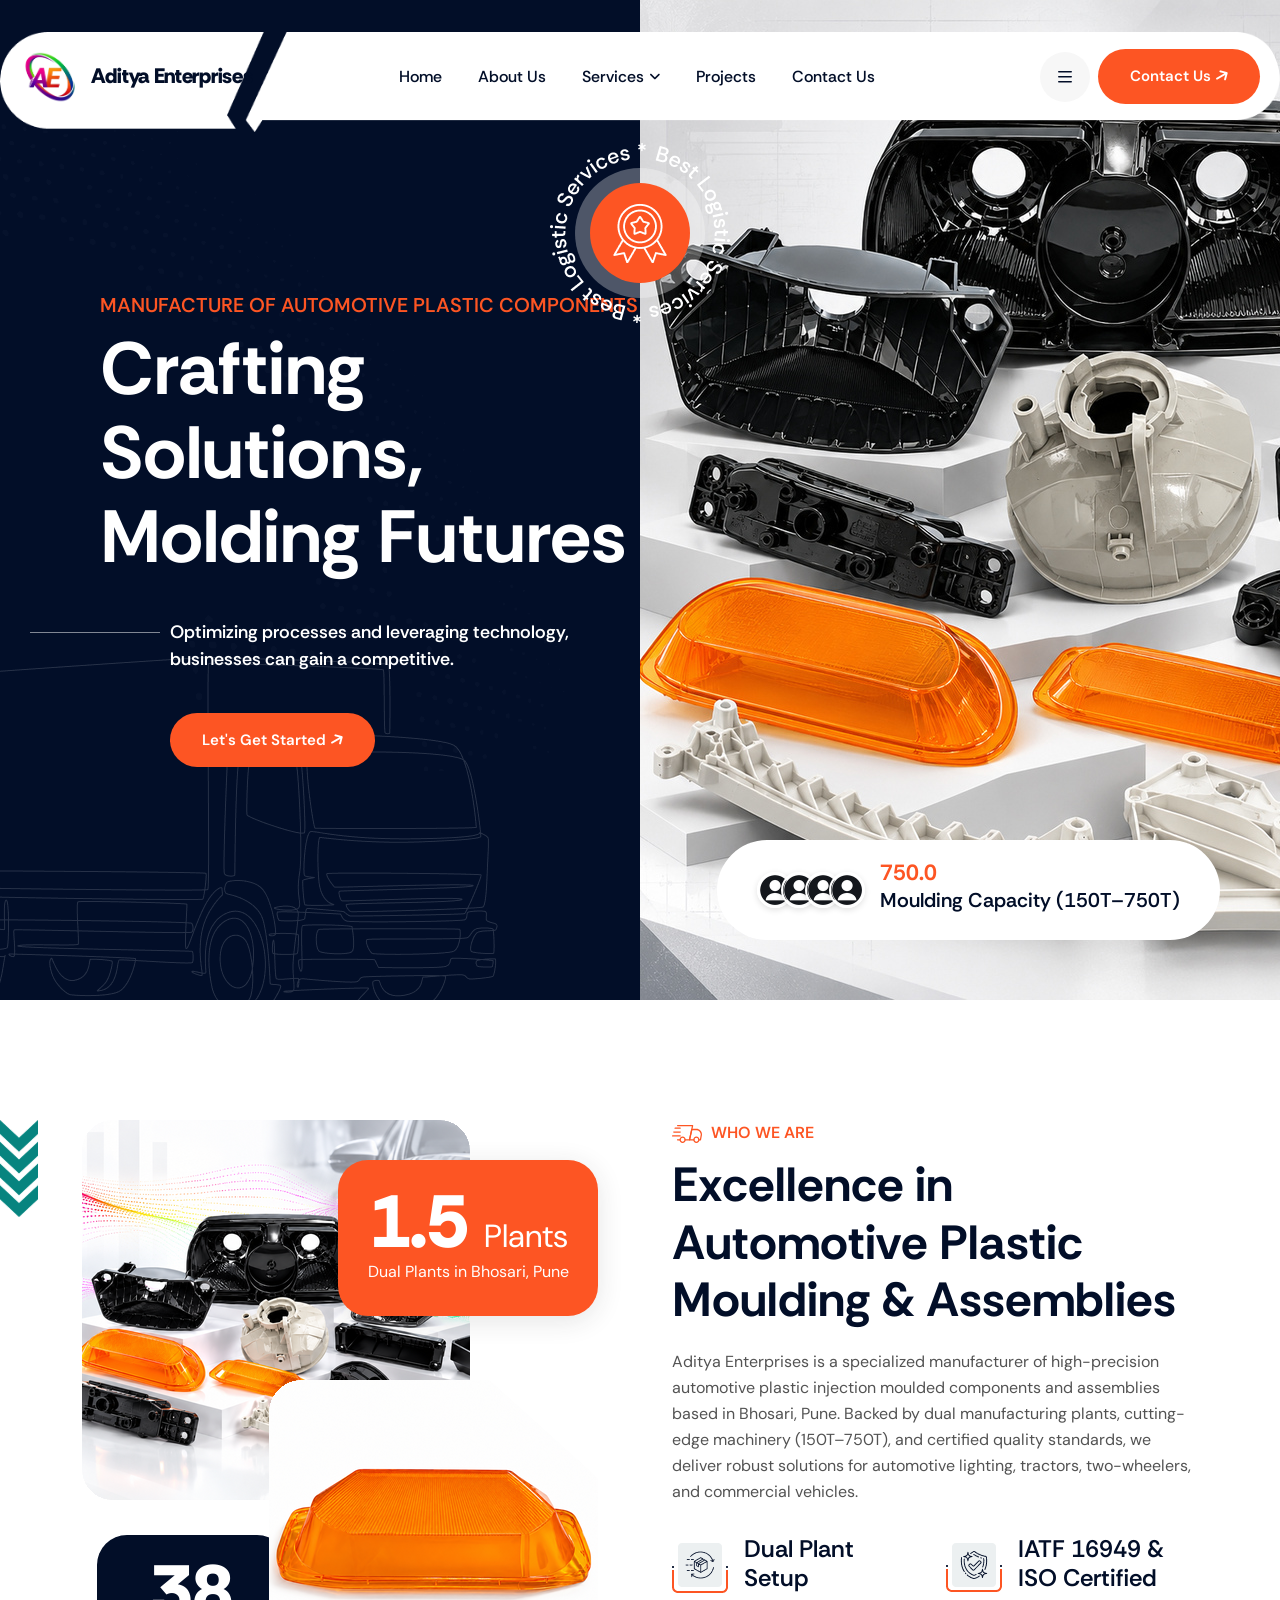
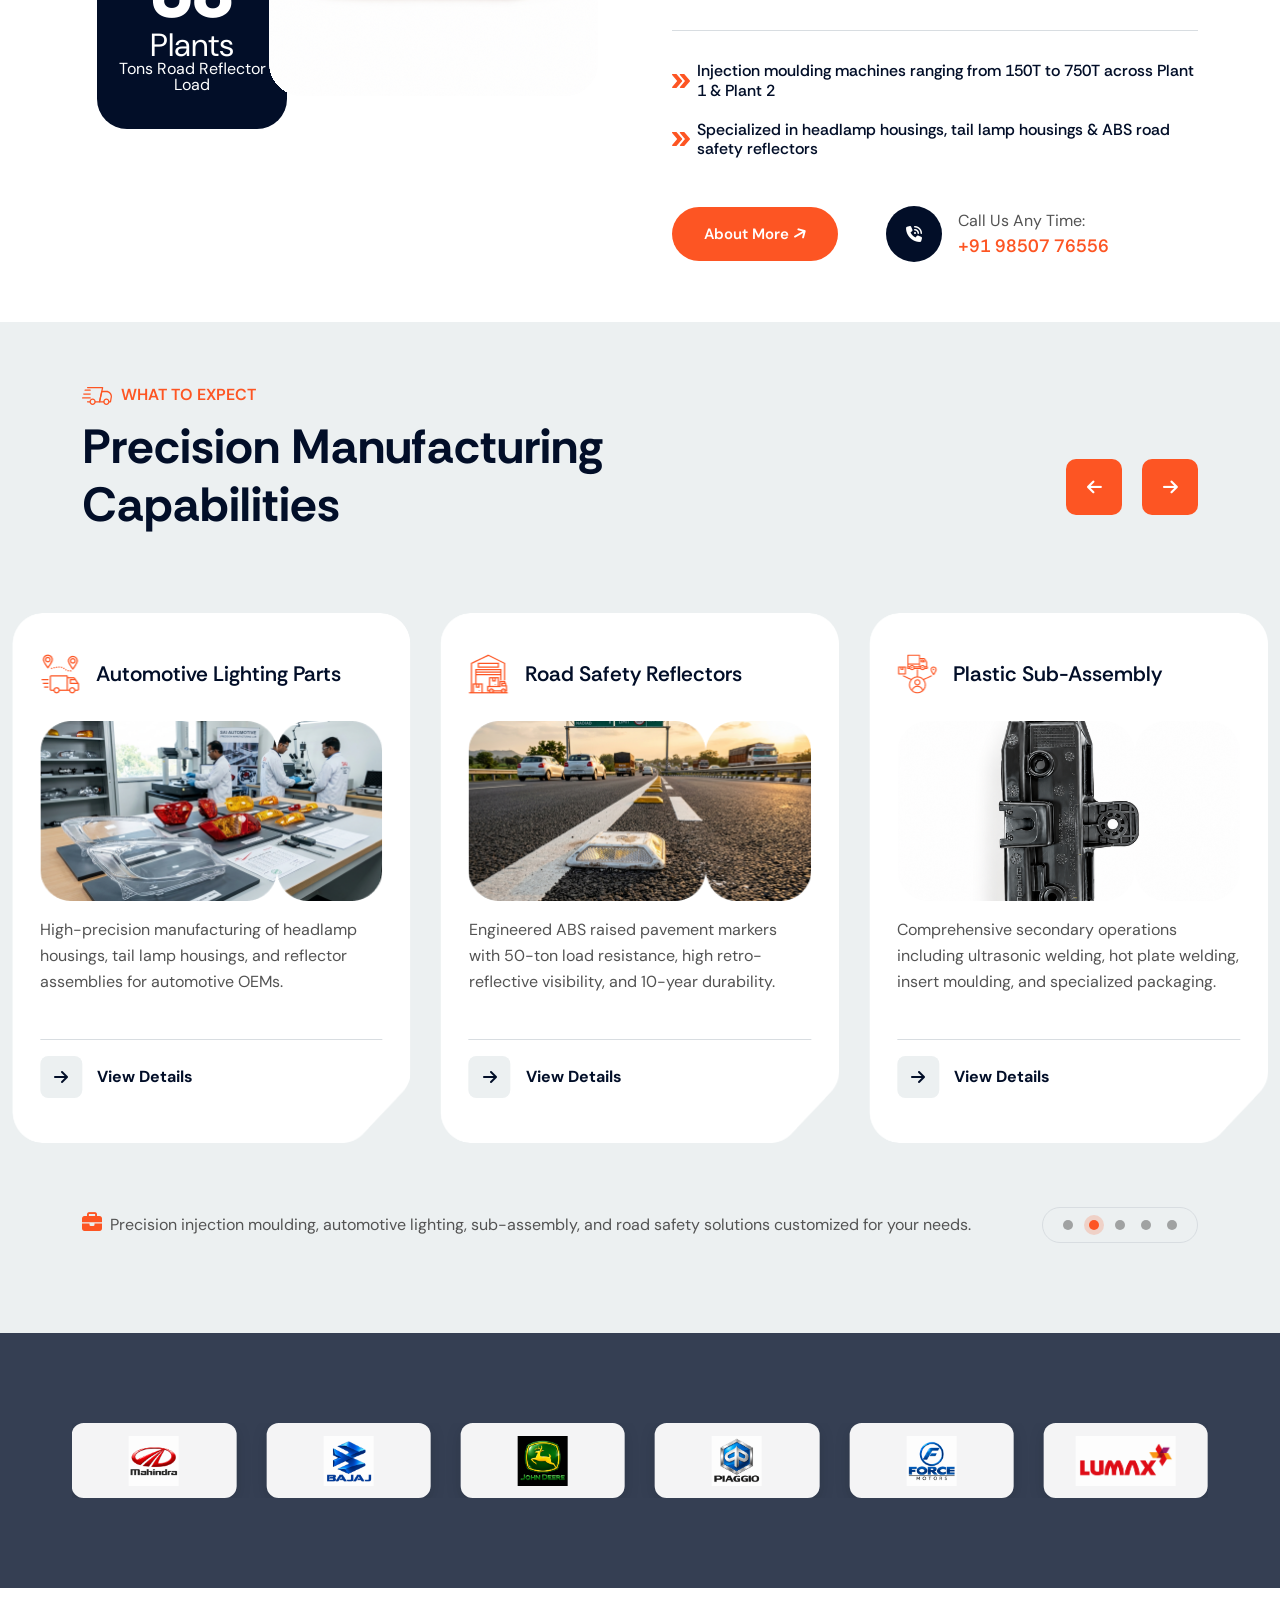
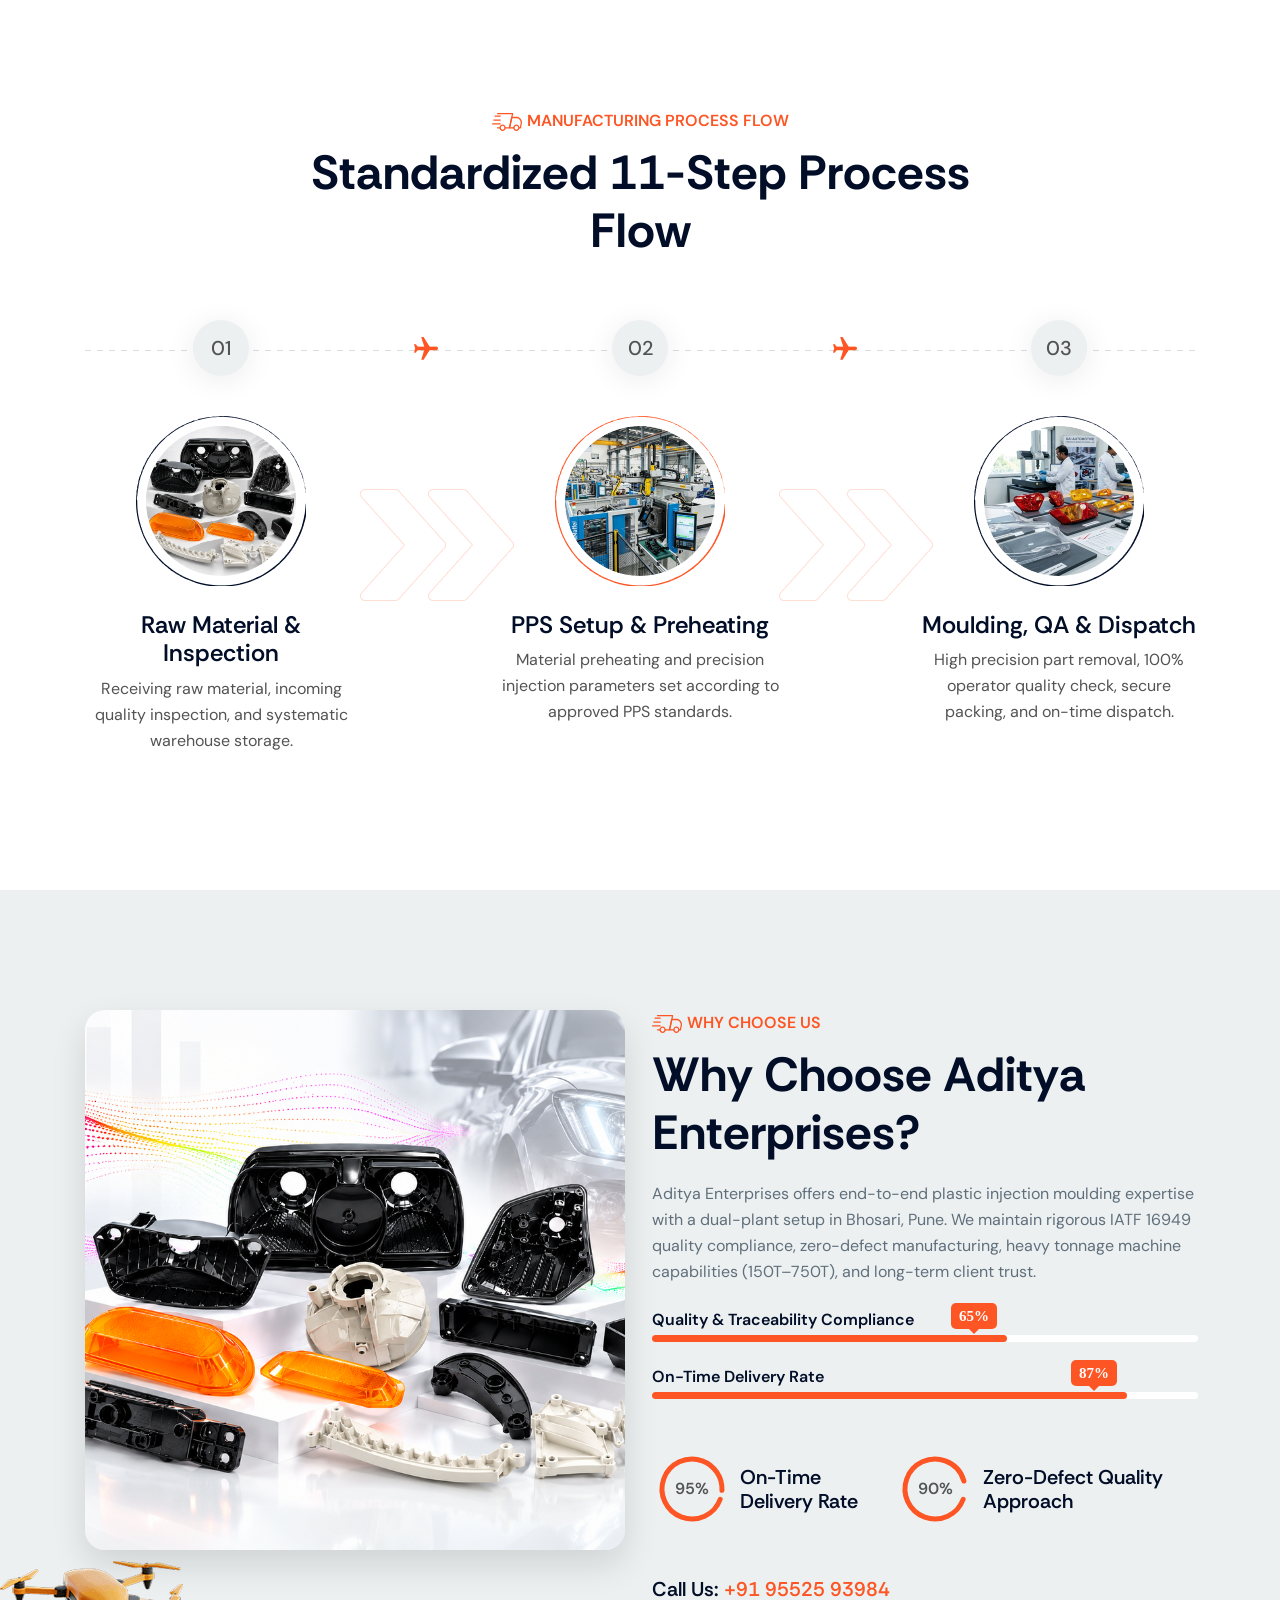
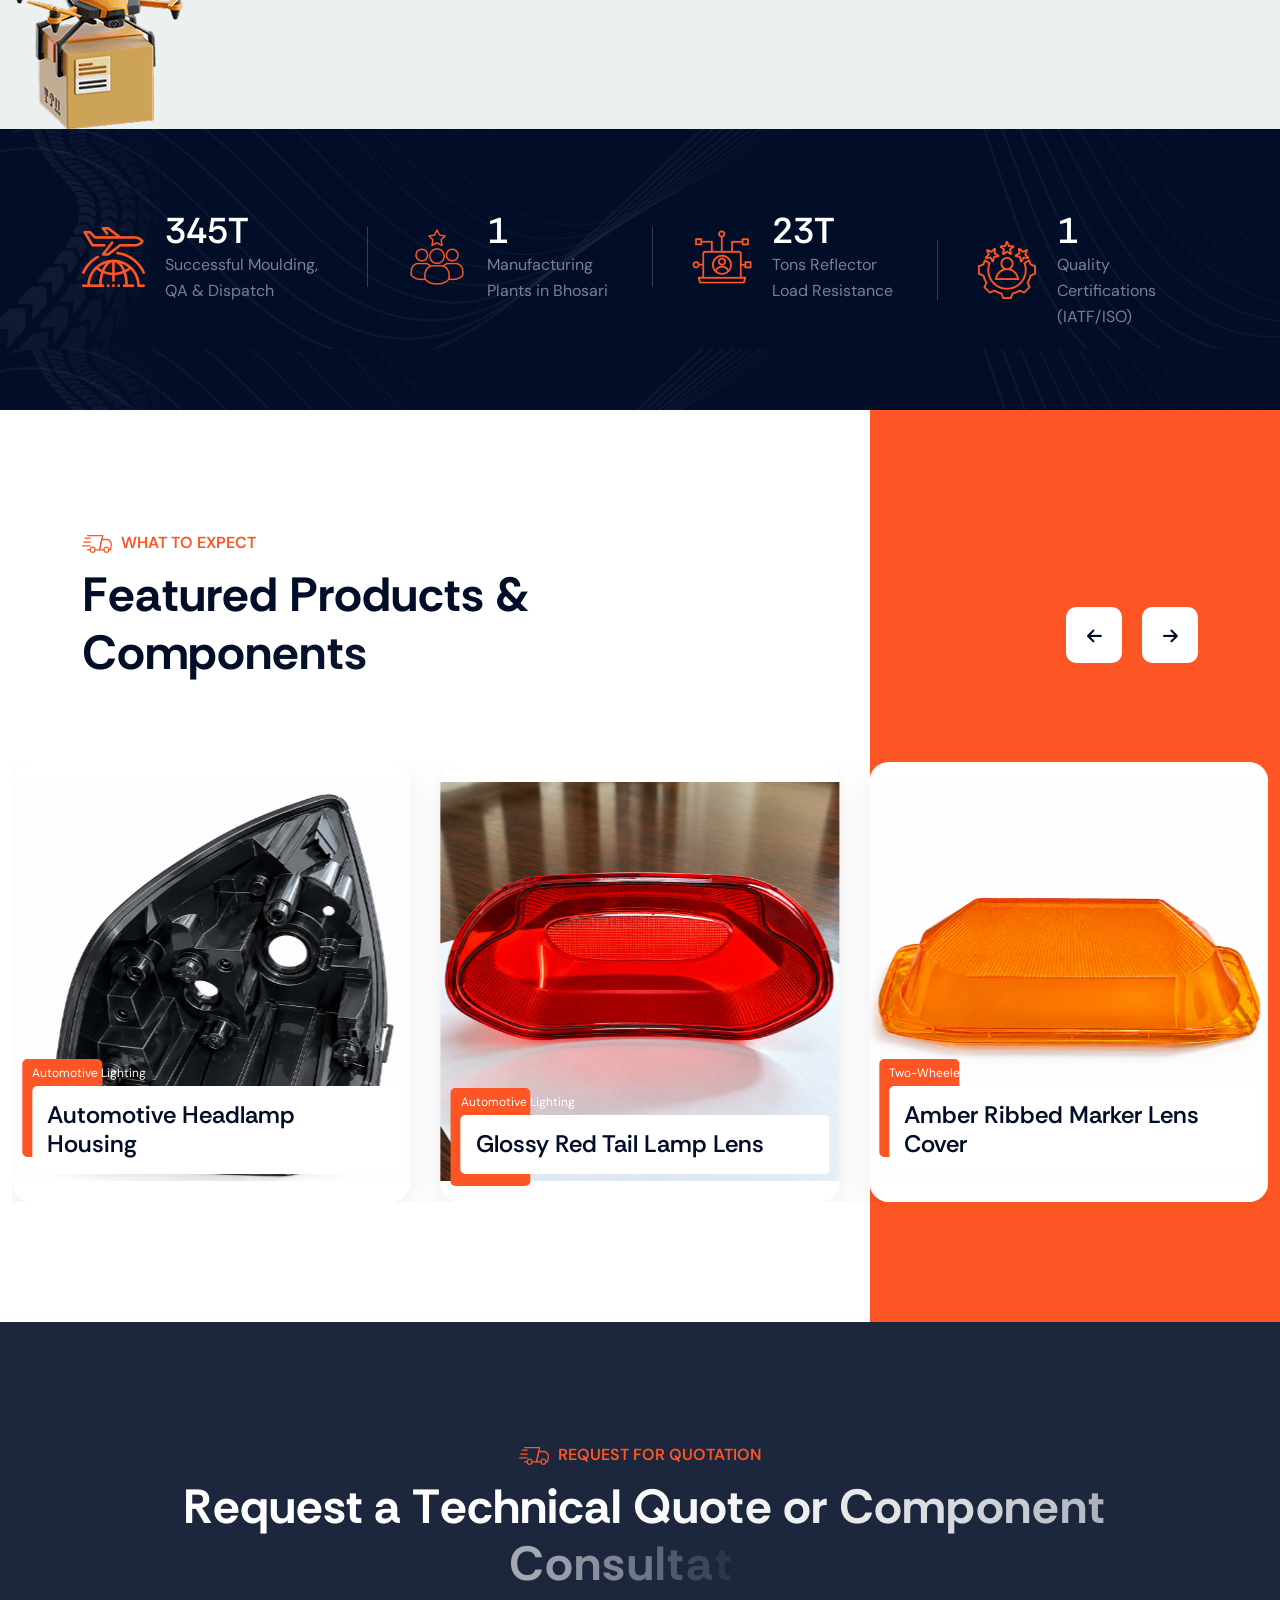
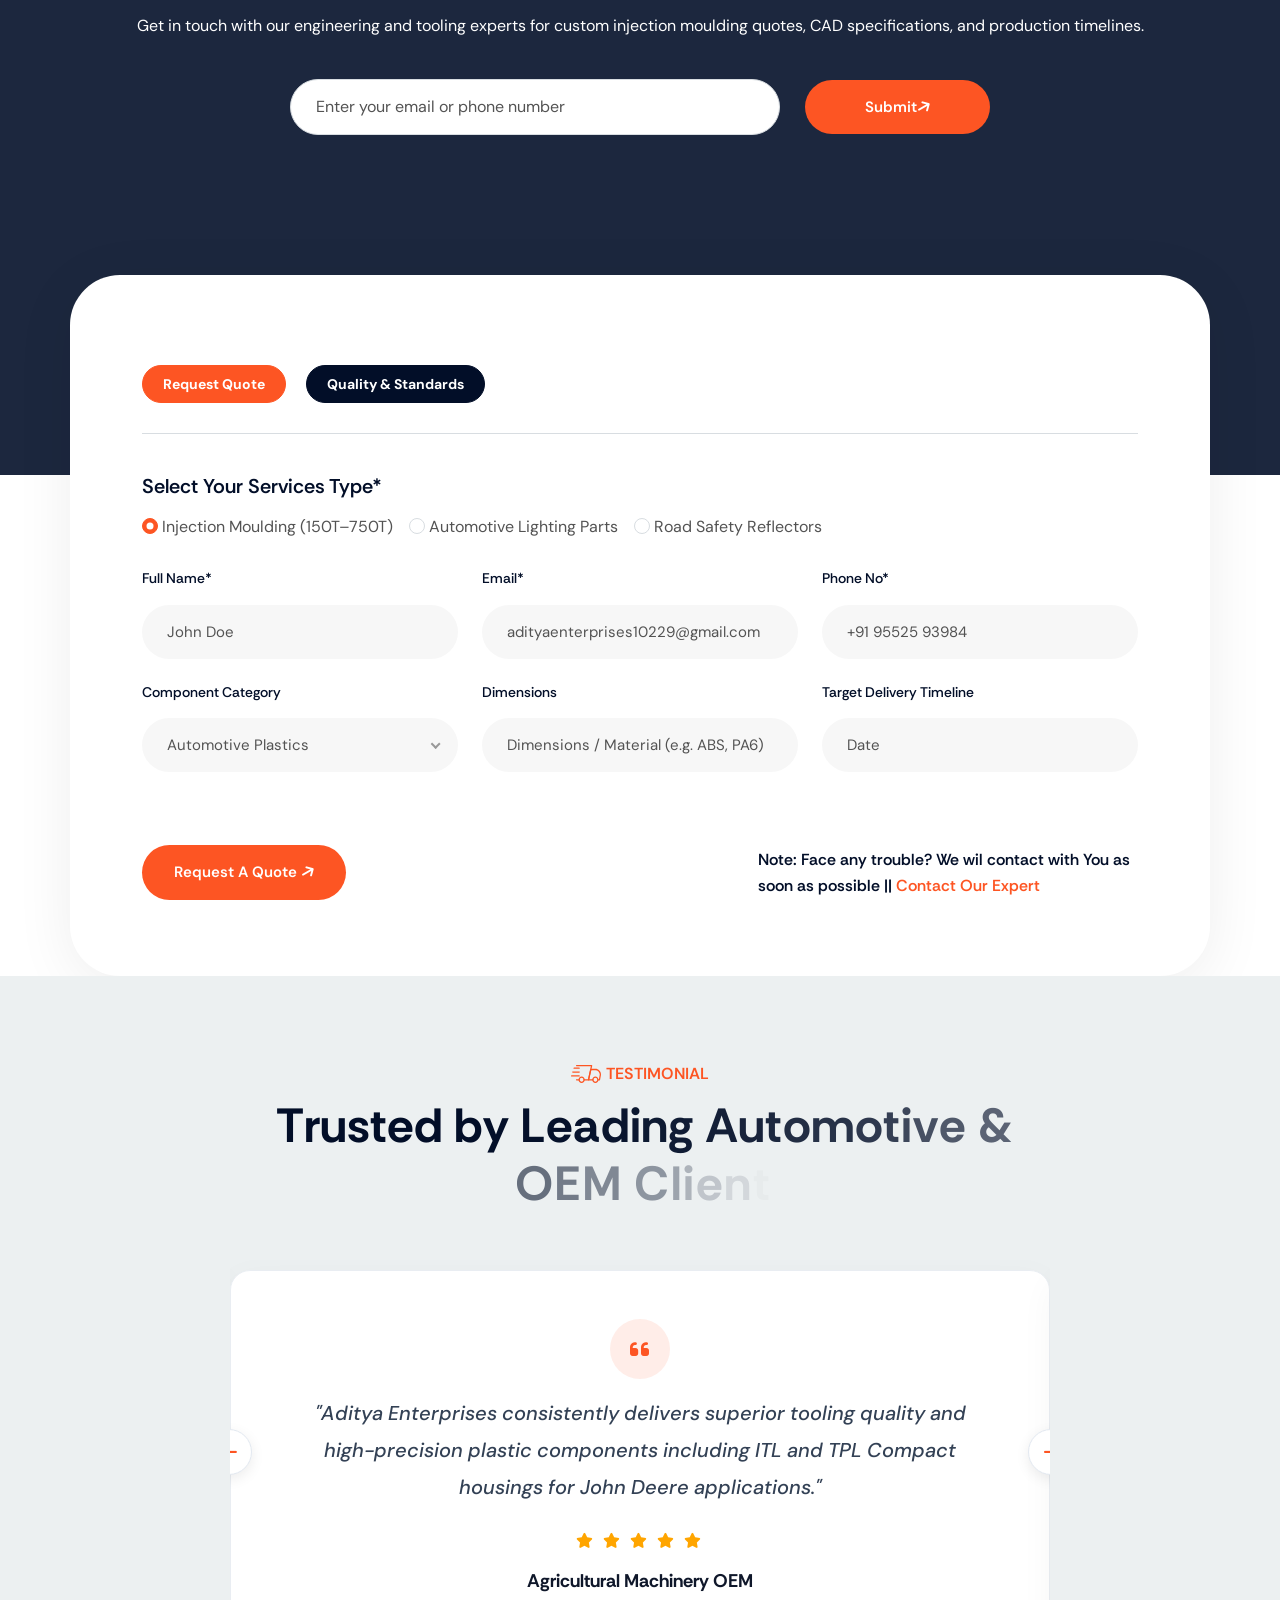
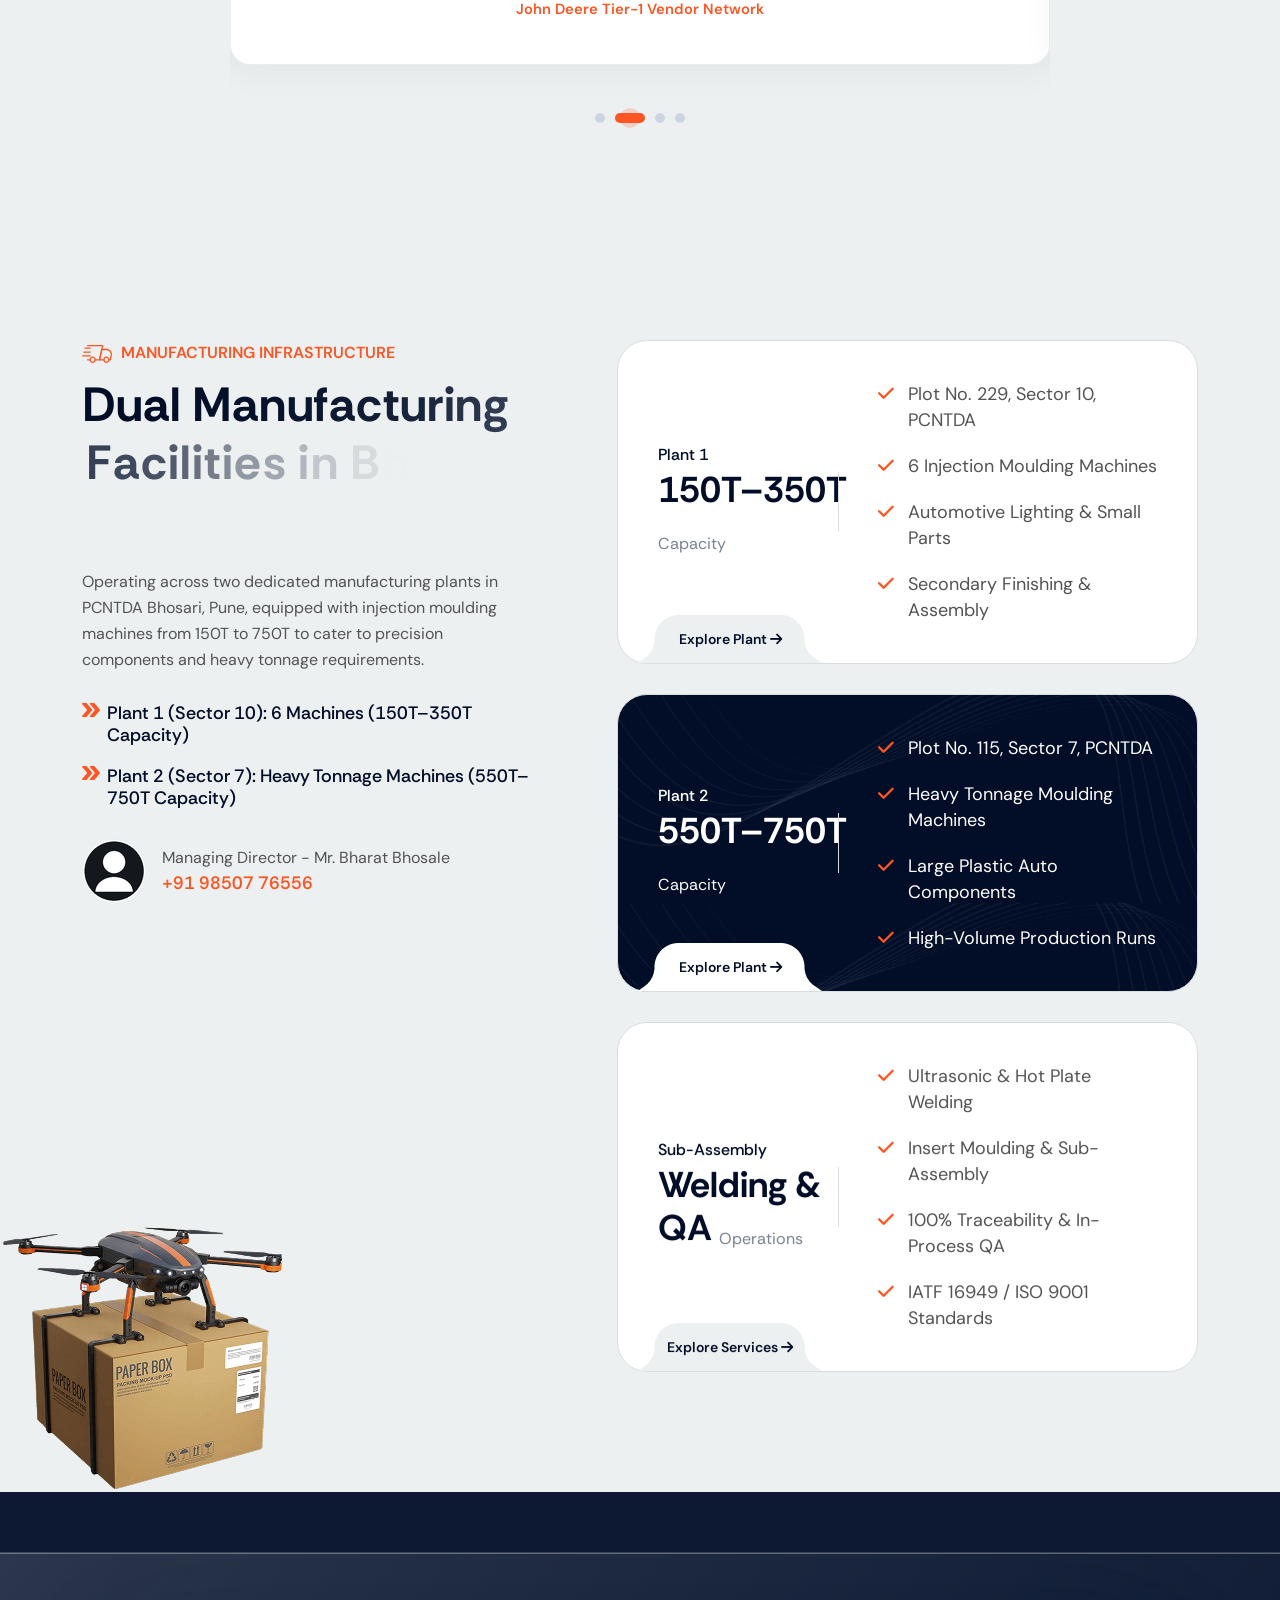
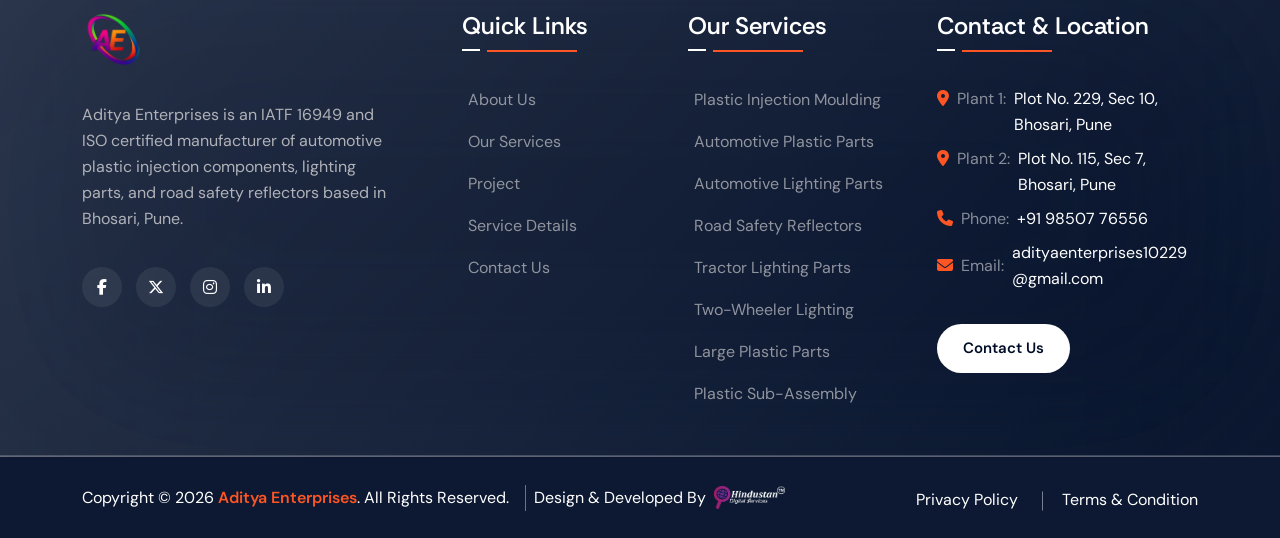
==== commit c3737462: "add detailed service pages, brand assets, and update navigation links" ====
--- a/index.html
+++ b/index.html
@@ -44,10 +44,13 @@
     <div class="main-overlay"></div>
 <!-- Canvas Menu Start -->
     <div class="canvas-menu d-flex flex-column">
-        <div class="d-flex justify-content-between w-100 mb-4">
+        <div class="d-flex justify-content-between w-100 mb-4 align-items-center">
             <!-- Logo Here -->
             <div class="logo">
-                <img src="assets/images/logo-transferent.png" alt="Aditya Enterprises Logo">
+                <a href="index.html" class="d-inline-flex align-items-center text-decoration-none">
+                    <img src="assets/images/logo-transferent.png" alt="Aditya Enterprises Logo">
+                    <span class="brand-name ms-2">Aditya Enterprises</span>
+                </a>
             </div>
             <!-- Close Button -->
             <button type="button" class="canvas-close" aria-label="Close">
@@ -69,7 +72,7 @@
                     <li><a href="index.html">Home</a></li>
                     <li><a href="about.html">About Us</a></li>
                     <li><a href="services.html">Services</a></li>
-                    <li><a href="service/service-single.html">Service Details</a></li>
+                    <li><a href="service/service-details/plastic-injection-moulding.html">Service Details</a></li>
                     <li><a href="projects.html">Projects</a></li>
                     <li><a href="contact.html">Contact Us</a></li>
                 </ul>
@@ -109,8 +112,9 @@
                 <nav class="navbar navbar-expand-xl">
                     <div class="container">
                         <a href="index.html" class="navbar-brand">
-                     <img src="assets/images/logo-transferent.png" alt="Aditya Enterprises Logo" class="img-fluid">
-                  </a>
+                            <img src="assets/images/logo-transferent.png" alt="Aditya Enterprises Logo" class="img-fluid">
+                            <span class="brand-name">Aditya Enterprises</span>
+                        </a>
                         <button class="navbar-toggler offcanvas-nav-btn" type="button">
                      Menu <svg xmlns="http://www.w3.org/2000/svg" width="14" height="12" fill="none"
                         viewBox="0 0 14 12">
@@ -135,7 +139,7 @@
                         </div>
                         <div class="offcanvas offcanvas-start offcanvas-nav">
                             <div class="offcanvas-header">
-                                <a href="index.html" class="text-inverse"><img src="assets/images/logo-transferent.png" alt="Aditya Enterprises Logo"></a>
+                                <a href="index.html" class="text-inverse d-inline-flex align-items-center"><img src="assets/images/logo-transferent.png" alt="Aditya Enterprises Logo"><span class="brand-name ms-2">Aditya Enterprises</span></a>
                                 <button type="button" class="btn-close bg-primary" data-bs-dismiss="offcanvas" aria-label="Close"></button>
                             </div>
 
@@ -151,7 +155,14 @@
                                         <a class="nav-link dropdown-toggle" href="services.html" role="button" data-bs-toggle="dropdown" aria-expanded="false">Services</a>
                                         <ul class="dropdown-menu">
                                             <li><a class="dropdown-item" href="services.html">Our Services</a></li>
-                                            <li><a class="dropdown-item" href="service/service-single.html">Service Details</a></li>
+                                            <li><a class="dropdown-item" href="service/service-details/plastic-injection-moulding.html">Plastic Injection Moulding</a></li>
+                                            <li><a class="dropdown-item" href="service/service-details/automotive-plastic-components.html">Automotive Plastic Components</a></li>
+                                            <li><a class="dropdown-item" href="service/service-details/automotive-lighting-components.html">Automotive Lighting Components</a></li>
+                                            <li><a class="dropdown-item" href="service/service-details/road-safety-reflectors.html">Road Safety Reflectors</a></li>
+                                            <li><a class="dropdown-item" href="service/service-details/tractor-lighting-components.html">Tractor Lighting Components</a></li>
+                                            <li><a class="dropdown-item" href="service/service-details/two-wheeler-lighting-components.html">Two-Wheeler Lighting Components</a></li>
+                                            <li><a class="dropdown-item" href="service/service-details/large-plastic-components.html">Large Plastic Components (550T–750T)</a></li>
+                                            <li><a class="dropdown-item" href="service/service-details/plastic-injection-moulding-sub-assembly.html">Plastic Sub-Assembly &amp; Welding</a></li>
                                         </ul>
                                     </li>
                                     <li class="nav-item">
@@ -179,7 +190,7 @@
                 <div class="col-lg-6 order-2 order-lg-1">
                     <div class="hero-content position-relative">
                         <div class="trust-badge">
-                            <img class="abs-img" src="assets/Circular__Best_Automative_Services__Text_Ring-removebg-preview.png" alt="" aria-hidden="true">
+                            <img class="abs-img" src="assets/images/text-rotate.png" alt="" aria-hidden="true">
                             <div class="icon rounded-circle">
                                 <img src="assets/images/icons/boomark.png" alt="Bookmark icon">
                             </div>
@@ -242,18 +253,18 @@
                 <div class="col-lg-6">
                     <div class="about-media position-relative">
                         <div class="about-m1">
-                            <img class="round img-fluid" src="assets/images/about-new-resized.png" alt="">
+                            <img class="round img-fluid" src="assets/images/about-new-resized.png" alt="Aditya Enterprises Automotive Plastic Components Manufacturing">
                             <div class="ab-stat bg-primary round">
                                 <span class="display-1 purecounter" data-purecounter-end="2" data-purecounter-decimals="0" data-purecounter-currency=" ">2.1</span> <span class="unit">Plants</span>
                                 <p>Dual Plants in Bhosari, Pune</p>
                             </div>
                         </div>
-                        <div class="about-m2">
+                        <div class="about-m2 d-none d-lg-block">
                             <div class="ab-stat2 bg-dark text-info round">
                                 <span class="display-1 purecounter" data-purecounter-end="50" data-purecounter-decimals="0">5</span> <span class="unit">Plants</span>
                                 <p>Tons Road Reflector Load</p>
                             </div>
-                            <img class="img-fluid" src="assets/amber_lens_resized.png" alt="">
+                            <img class="img-fluid" src="assets/amber_lens_resized.png" alt="Amber lens reflector">
                         </div>
                     </div>
                 </div>
@@ -336,14 +347,14 @@
                                 <div class="service-card bg-white round">
                                     <div class="service-head d-flex gap-3 align-items-center">
                                         <img src="assets/images/icons/serv1.png" alt="Icon">
-                                        <h3 class="display-4 m-0"><a href="service/service-single.html">Plastic Injection Moulding</a></h3>
+                                        <h3 class="display-4 m-0"><a href="service/service-details/plastic-injection-moulding.html">Plastic Injection Moulding</a></h3>
                                     </div>
                                     <div class="service-thumb">
                                         <img class="img-fluid" src="assets/images/serv1.png" alt="Plastic Injection Moulding">
                                     </div>
                                     <p>State-of-the-art injection moulding capacity from 150T to 750T across dual plants for precision automotive and industrial components.</p>
                                     <div class="service-footer border-top">
-                                        <a class="custom-btn" href="service/service-single.html"><span class="icon rounded-3"><i
+                                        <a class="custom-btn" href="service/service-details/plastic-injection-moulding.html"><span class="icon rounded-3"><i
                                         class="fa fa-arrow-right"></i></span>View Details</a>
                                     </div>
                                 </div>
@@ -353,14 +364,14 @@
                                 <div class="service-card bg-white round">
                                     <div class="service-head d-flex gap-3 align-items-center">
                                         <img src="assets/images/icons/serv2.png" alt="Icon">
-                                        <h3 class="display-4 m-0"><a href="service/service-single.html">Automotive Lighting Parts</a></h3>
+                                        <h3 class="display-4 m-0"><a href="service/service-details/automotive-lighting-components.html">Automotive Lighting Parts</a></h3>
                                     </div>
                                     <div class="service-thumb">
                                         <img class="img-fluid" src="assets/images/serv2.png" alt="Automotive Lighting Parts">
                                     </div>
                                     <p>High-precision manufacturing of headlamp housings, tail lamp housings, and reflector assemblies for automotive OEMs.</p>
                                     <div class="service-footer border-top">
-                                        <a class="custom-btn" href="service/service-single.html"><span class="icon rounded-3"><i
+                                        <a class="custom-btn" href="service/service-details/automotive-lighting-components.html"><span class="icon rounded-3"><i
                                         class="fa fa-arrow-right"></i></span>View Details</a>
                                     </div>
                                 </div>
@@ -370,14 +381,14 @@
                                 <div class="service-card bg-white round">
                                     <div class="service-head d-flex gap-3 align-items-center">
                                         <img src="assets/images/icons/serv3.png" alt="Icon">
-                                        <h3 class="display-4 m-0"><a href="service/service-single.html">Road Safety Reflectors</a></h3>
+                                        <h3 class="display-4 m-0"><a href="service/service-details/road-safety-reflectors.html">Road Safety Reflectors</a></h3>
                                     </div>
                                     <div class="service-thumb">
                                         <img class="img-fluid" src="assets/images/serv3.png" alt="Road Safety Reflectors">
                                     </div>
                                     <p>Engineered ABS raised pavement markers with 50-ton load resistance, high retro-reflective visibility, and 10-year durability.</p>
                                     <div class="service-footer border-top">
-                                        <a class="custom-btn" href="service/service-single.html"><span class="icon rounded-3"><i
+                                        <a class="custom-btn" href="service/service-details/road-safety-reflectors.html"><span class="icon rounded-3"><i
                                         class="fa fa-arrow-right"></i></span>View Details</a>
                                     </div>
                                 </div>
@@ -387,14 +398,14 @@
                                 <div class="service-card bg-white round">
                                     <div class="service-head d-flex gap-3 align-items-center">
                                         <img src="assets/images/icons/serv4.png" alt="Icon">
-                                        <h3 class="display-4 m-0"><a href="service/service-single.html">Plastic Sub-Assembly</a></h3>
+                                        <h3 class="display-4 m-0"><a href="service/service-details/plastic-injection-moulding-sub-assembly.html">Plastic Sub-Assembly</a></h3>
                                     </div>
                                     <div class="service-thumb">
                                         <img class="img-fluid" src="assets/images/serv4.png" alt="Plastic Sub-Assembly">
                                     </div>
                                     <p>Comprehensive secondary operations including ultrasonic welding, hot plate welding, insert moulding, and specialized packaging.</p>
                                     <div class="service-footer border-top">
-                                        <a class="custom-btn" href="service/service-single.html"><span class="icon rounded-3"><i
+                                        <a class="custom-btn" href="service/service-details/plastic-injection-moulding-sub-assembly.html"><span class="icon rounded-3"><i
                                         class="fa fa-arrow-right"></i></span>View Details</a>
                                     </div>
                                 </div>
@@ -404,14 +415,14 @@
                                 <div class="service-card bg-white round">
                                     <div class="service-head d-flex gap-3 align-items-center">
                                         <img src="assets/images/icons/serv1.png" alt="Icon">
-                                        <h3 class="display-4 m-0"><a href="service/service-single.html">Heavy Tonnage Components</a></h3>
+                                        <h3 class="display-4 m-0"><a href="service/service-details/large-plastic-components.html">Heavy Tonnage Components</a></h3>
                                     </div>
                                     <div class="service-thumb">
                                         <img class="img-fluid" src="assets/images/serv5.png" alt="Heavy Tonnage Components">
                                     </div>
                                     <p>Dedicated Plant 2 in Sector 7 Bhosari featuring heavy tonnage machines (550T–750T) for large-scale automotive components.</p>
                                     <div class="service-footer border-top">
-                                        <a class="custom-btn" href="service/service-single.html"><span class="icon rounded-3"><i
+                                        <a class="custom-btn" href="service/service-details/large-plastic-components.html"><span class="icon rounded-3"><i
                                         class="fa fa-arrow-right"></i></span>View Details</a>
                                     </div>
                                 </div>
@@ -1268,7 +1279,7 @@
                             <li><a href="about.html">About Us</a></li>
                             <li><a href="services.html">Our Services</a></li>
                             <li><a href="projects.html">Project</a></li>
-                            <li><a href="service/service-single.html">Service Details</a></li>
+                            <li><a href="service/service-details/plastic-injection-moulding.html">Service Details</a></li>
                             
                             <li><a href="contact.html">Contact Us</a></li>
                         </ul>
@@ -1279,12 +1290,14 @@
                     <div class="footer-widget">
                         <h3 class="widget-title">Our Services</h3>
                         <ul>
-                            <li><a href="service/service-single.html">Plastic Injection Moulding</a></li>
-                            <li><a href="service/service-single.html">Automotive Lighting Parts</a></li>
-                            <li><a href="service/service-single.html">Road Safety Reflectors</a></li>
-                            <li><a href="service/service-single.html">Plastic Sub-Assembly</a></li>
-                            <li><a href="service/service-single.html">Heavy Tonnage Moulding</a></li>
-                            <li><a href="service/service-single.html">Secondary Operations</a></li>
+                            <li><a href="service/service-details/plastic-injection-moulding.html">Plastic Injection Moulding</a></li>
+                            <li><a href="service/service-details/automotive-plastic-components.html">Automotive Plastic Parts</a></li>
+                            <li><a href="service/service-details/automotive-lighting-components.html">Automotive Lighting Parts</a></li>
+                            <li><a href="service/service-details/road-safety-reflectors.html">Road Safety Reflectors</a></li>
+                            <li><a href="service/service-details/tractor-lighting-components.html">Tractor Lighting Parts</a></li>
+                            <li><a href="service/service-details/two-wheeler-lighting-components.html">Two-Wheeler Lighting</a></li>
+                            <li><a href="service/service-details/large-plastic-components.html">Large Plastic Parts</a></li>
+                            <li><a href="service/service-details/plastic-injection-moulding-sub-assembly.html">Plastic Sub-Assembly</a></li>
                         </ul>
                     </div>
                 </div>
@@ -1318,8 +1331,13 @@
         <div class="footer-bottom">
             <div class="container">
                 <div class="d-flex flex-wrap justify-content-between align-items-center">
-                    <p class="text-info copy-right mb-0 order-2 order-md-1">
-                        Copyright &copy; 2026 <a href="index.html">Aditya Enterprises</a>. All Rights Reserved.</p>
+                    <p class="text-info copy-right mb-0 order-2 order-md-1 d-flex flex-wrap align-items-center gap-2">
+                        <span>Copyright &copy; 2026 <a href="index.html">Aditya Enterprises</a>. All Rights Reserved.</span>
+                        <span class="d-inline-flex align-items-center gap-2 ms-md-2 ps-md-2 border-start border-secondary">
+                            Design &amp; Developed By
+                            <img src="assets/office-logo-footer.png" alt="Company Logo" style="height: 24px; width: auto; vertical-align: middle; object-fit: contain;">
+                        </span>
+                    </p>
                     <nav class="footer-nav order-1 order-md-2">
                         <ul>
                             <li><a href="#">Privacy Policy </a></li>
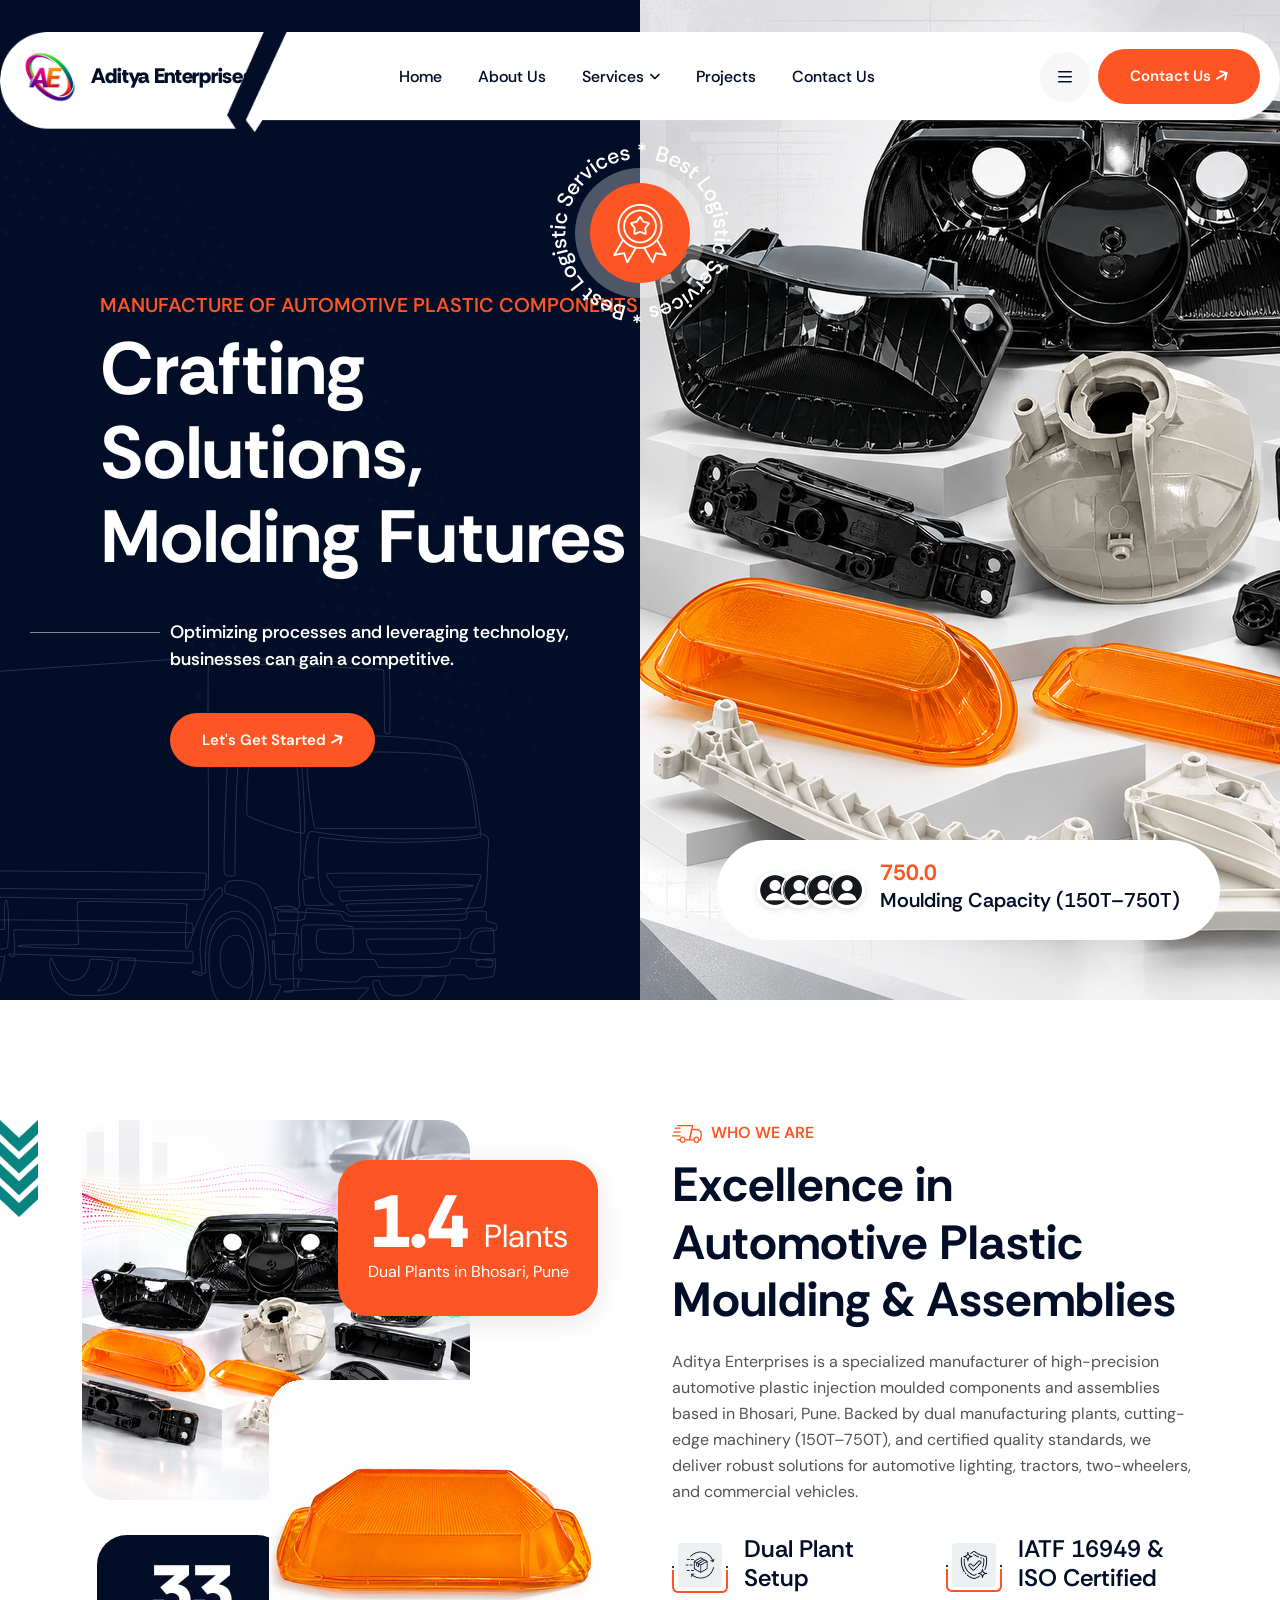
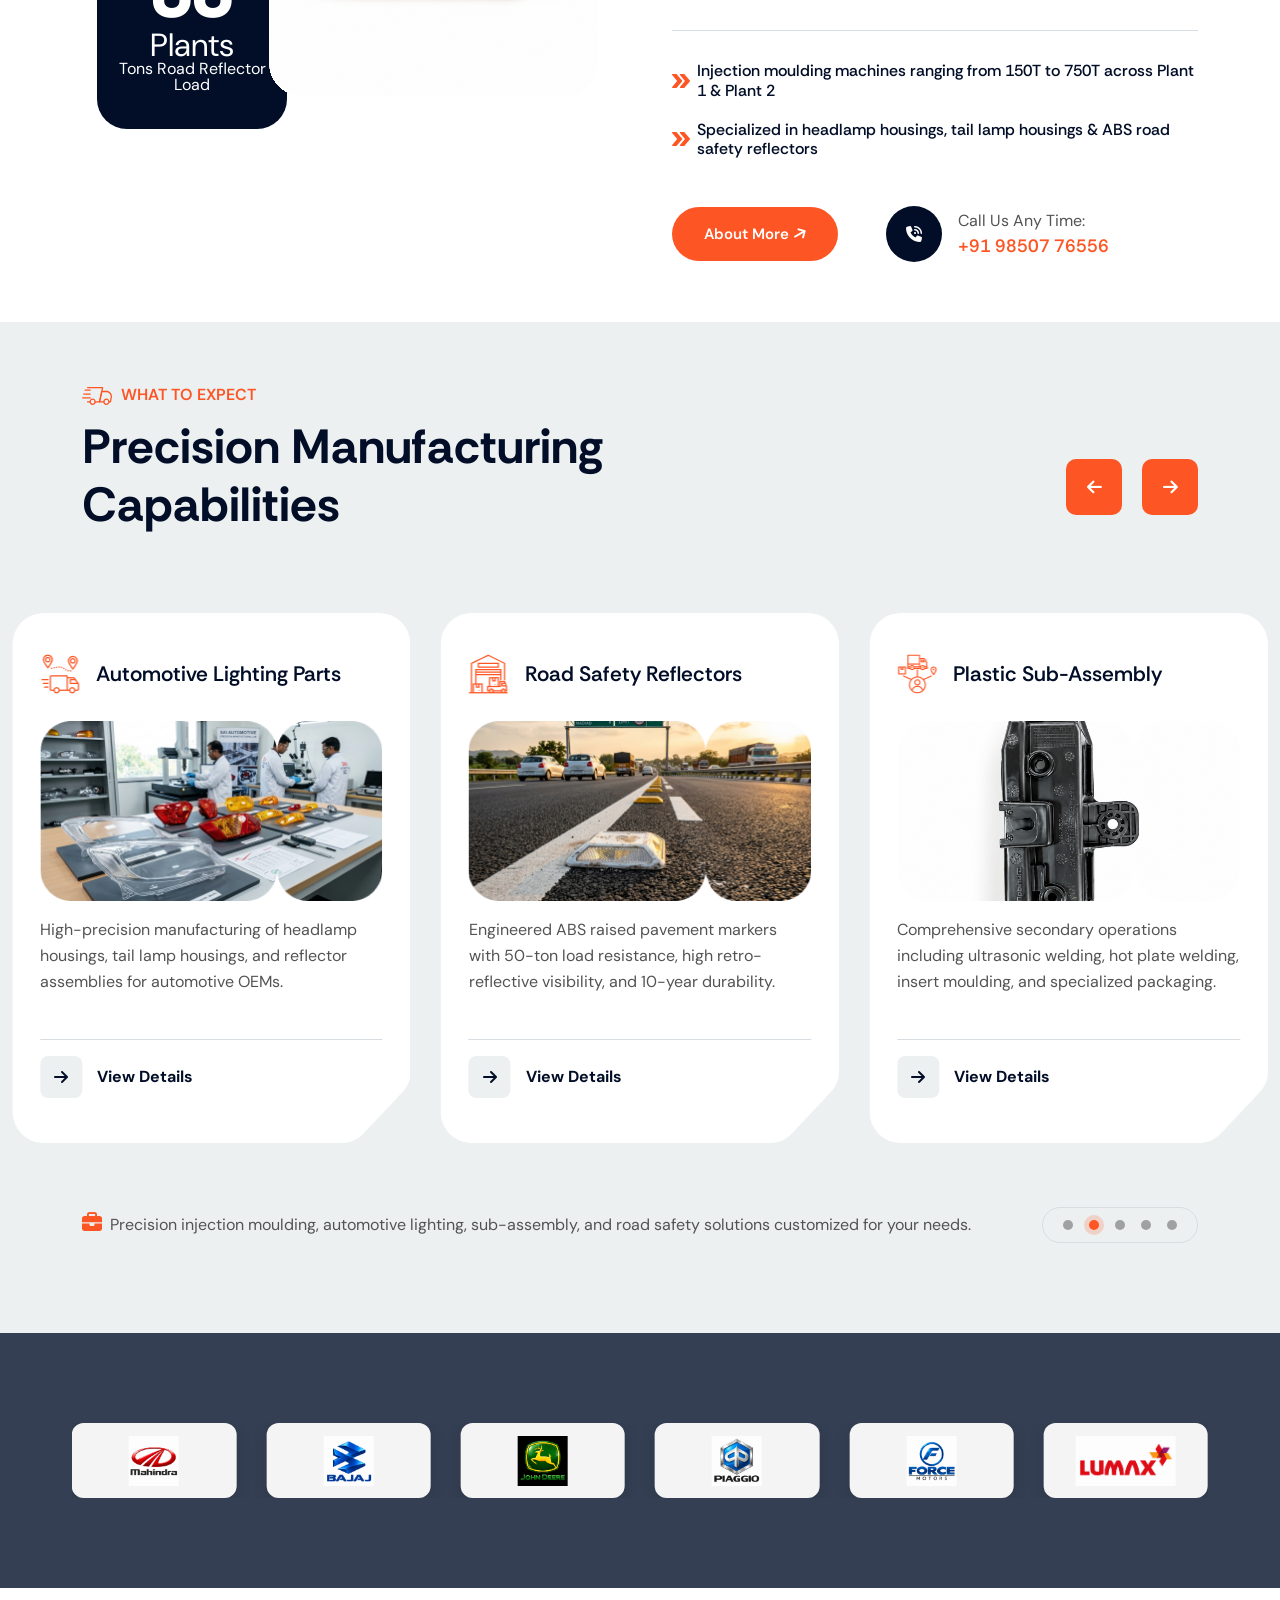
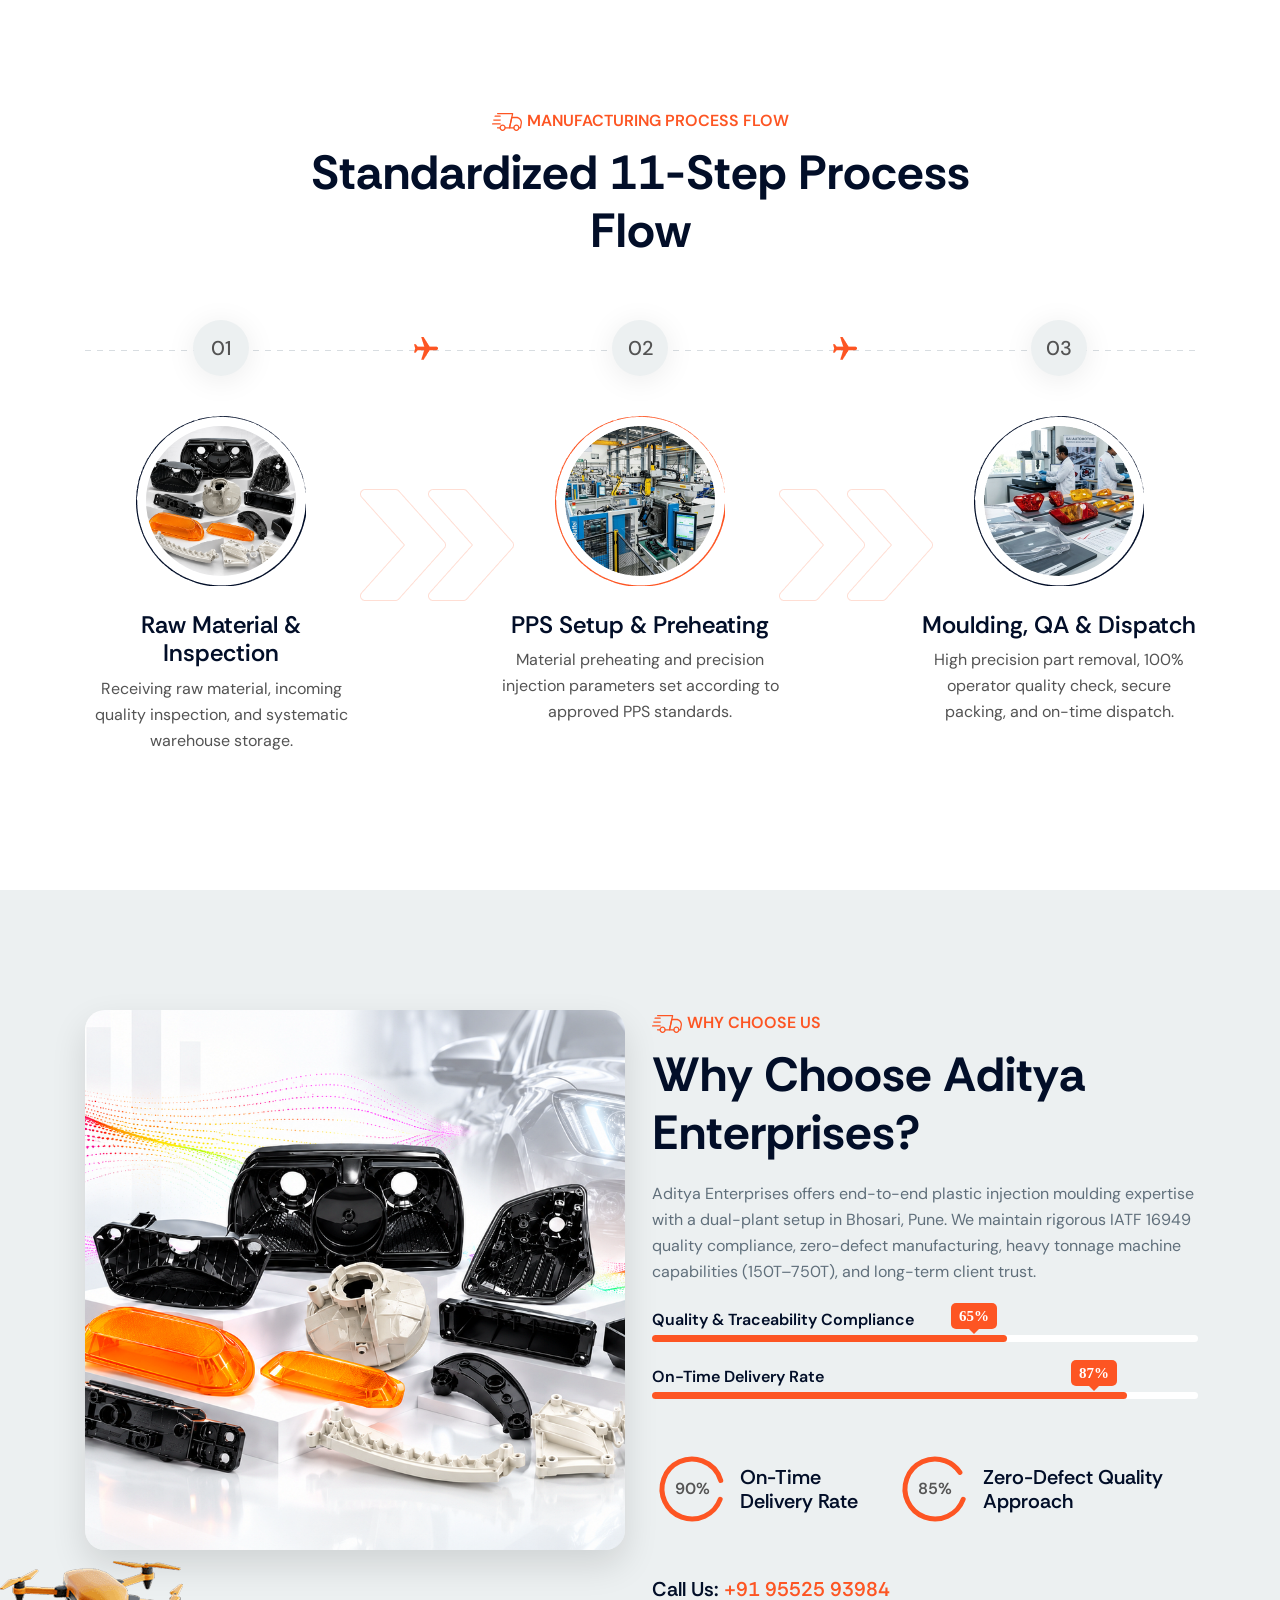
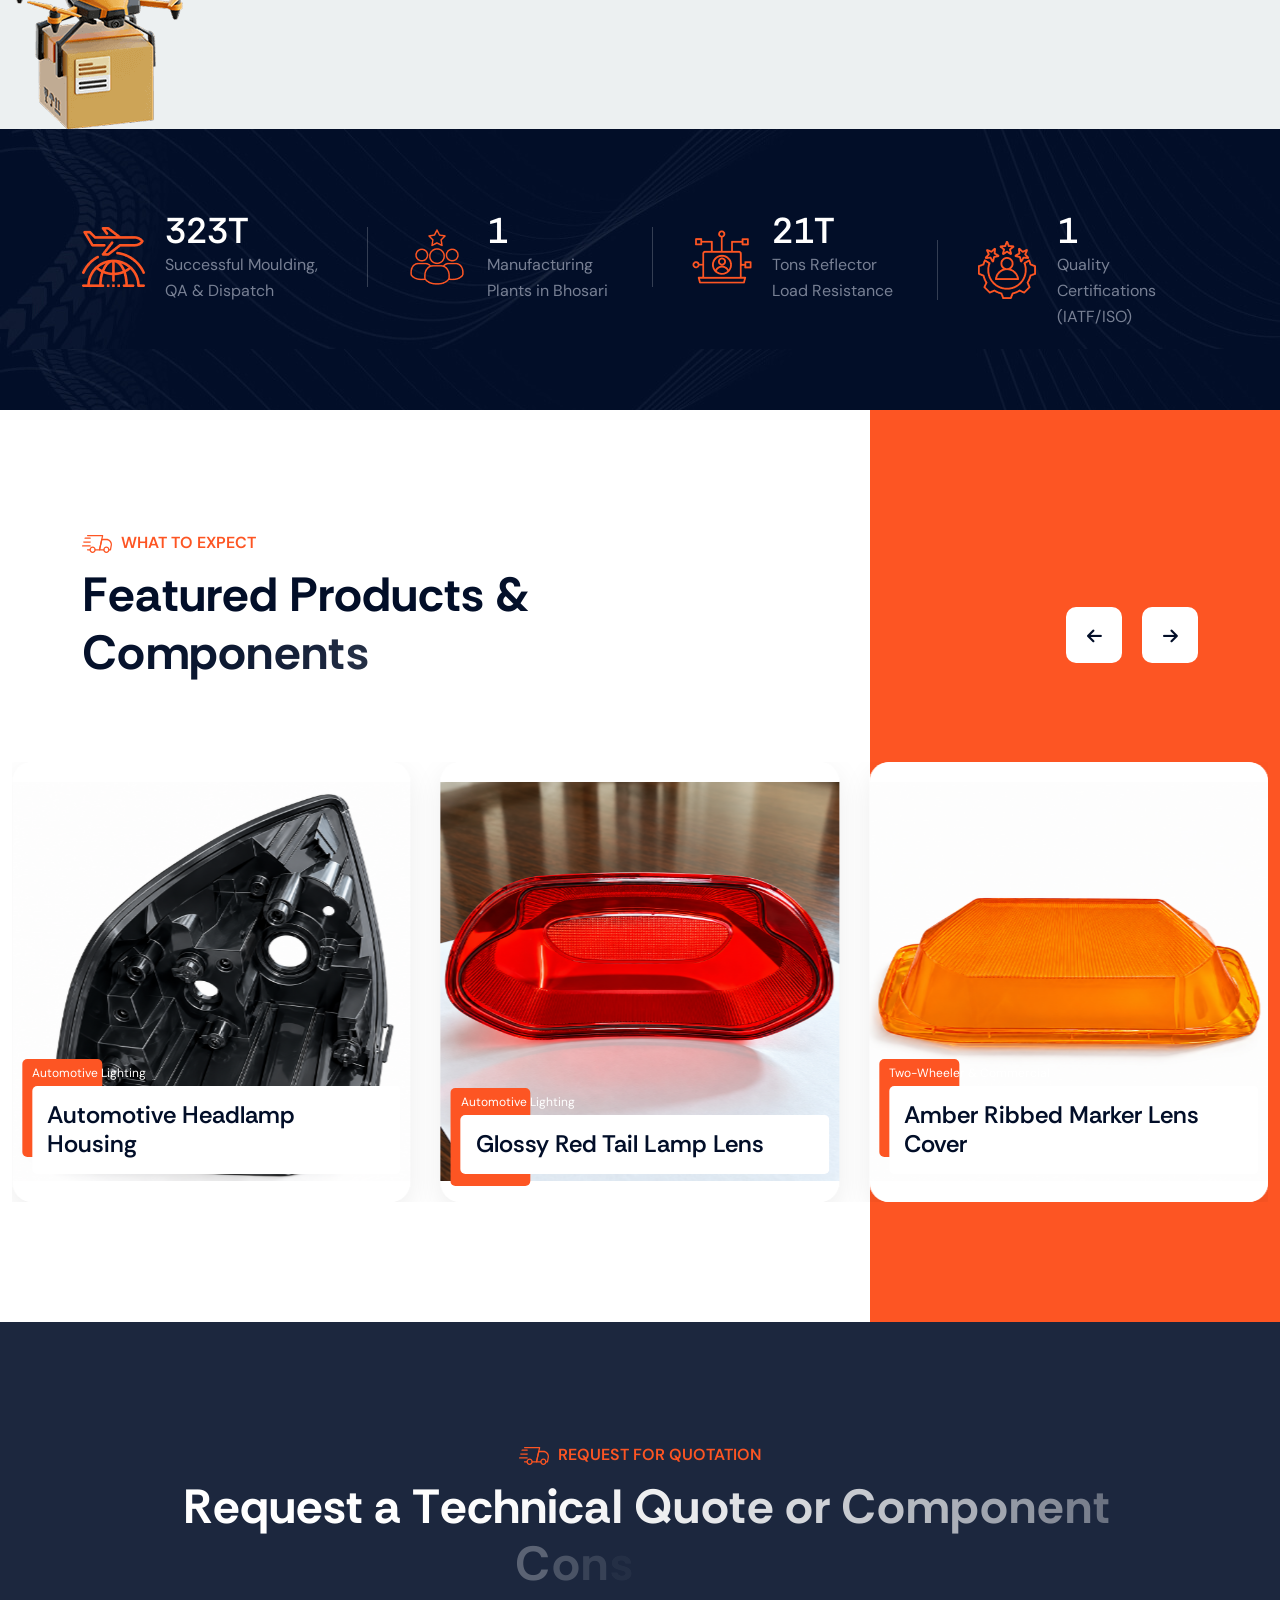
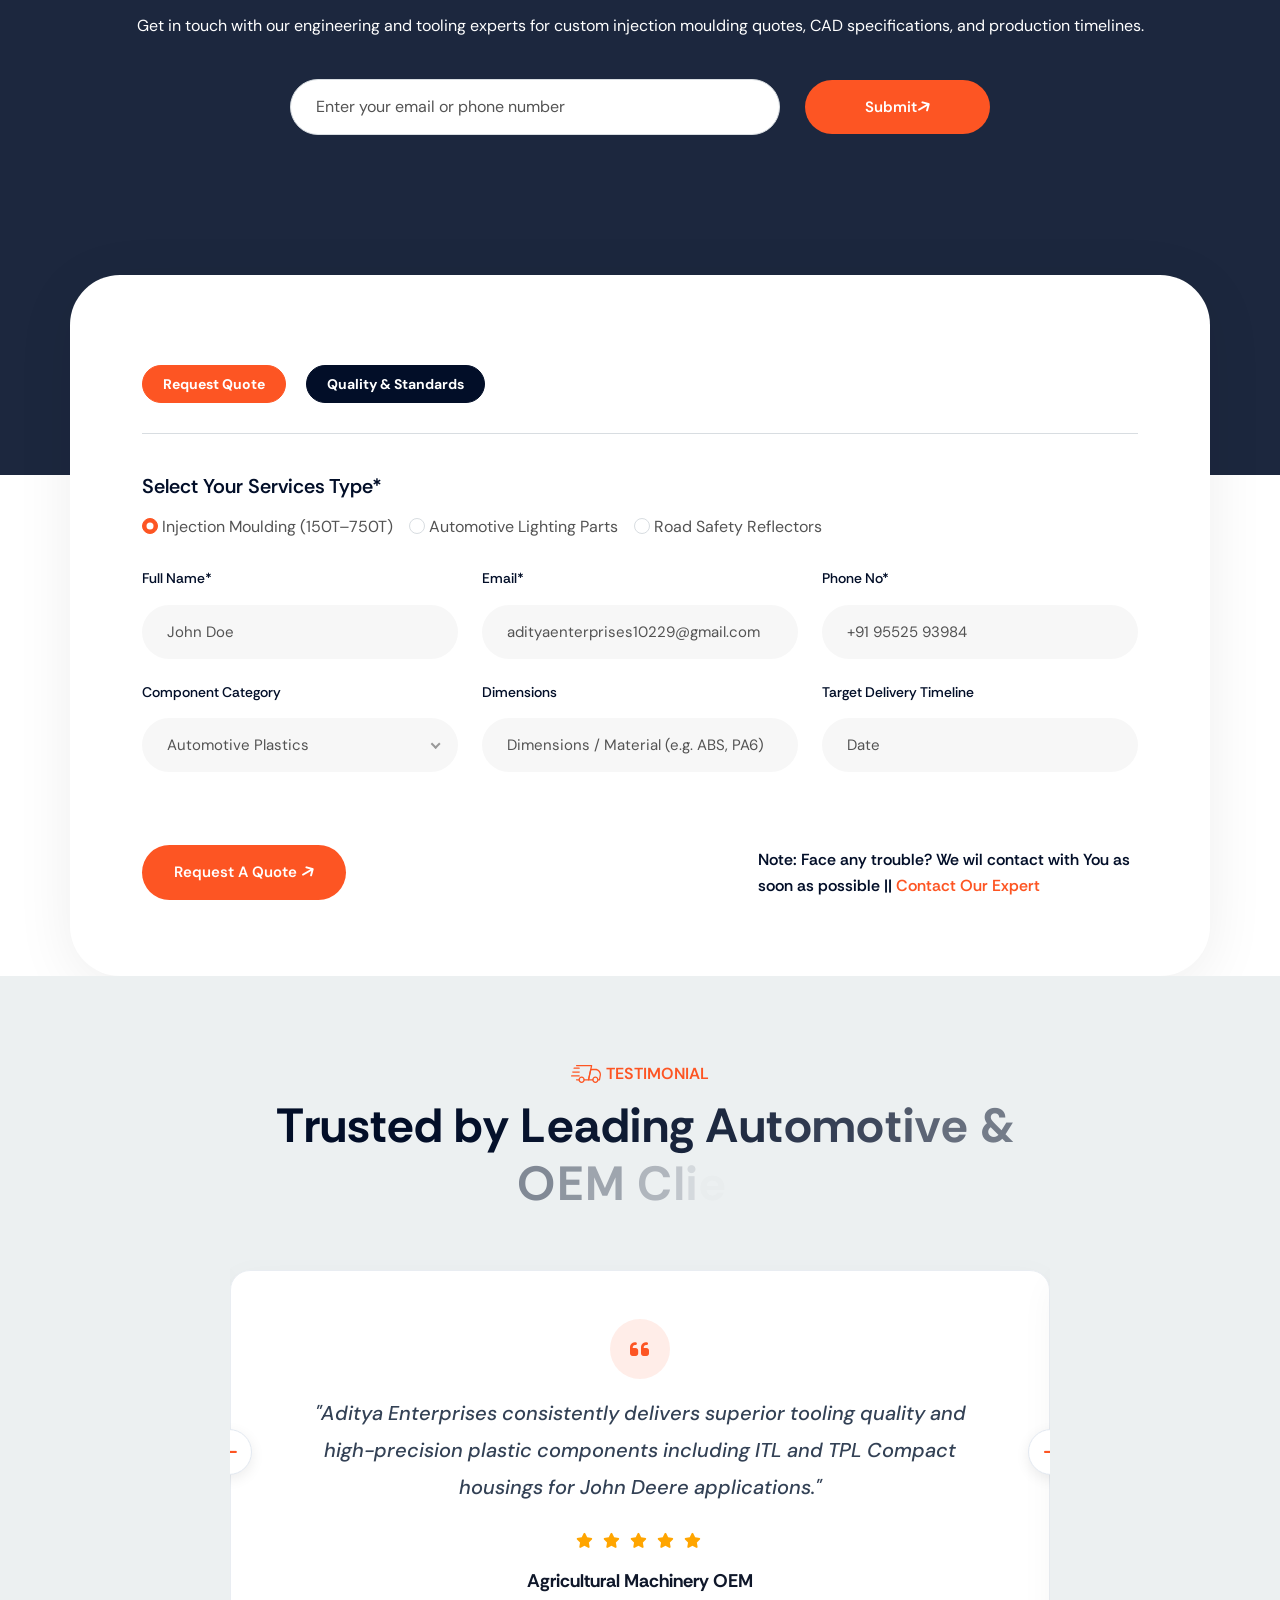
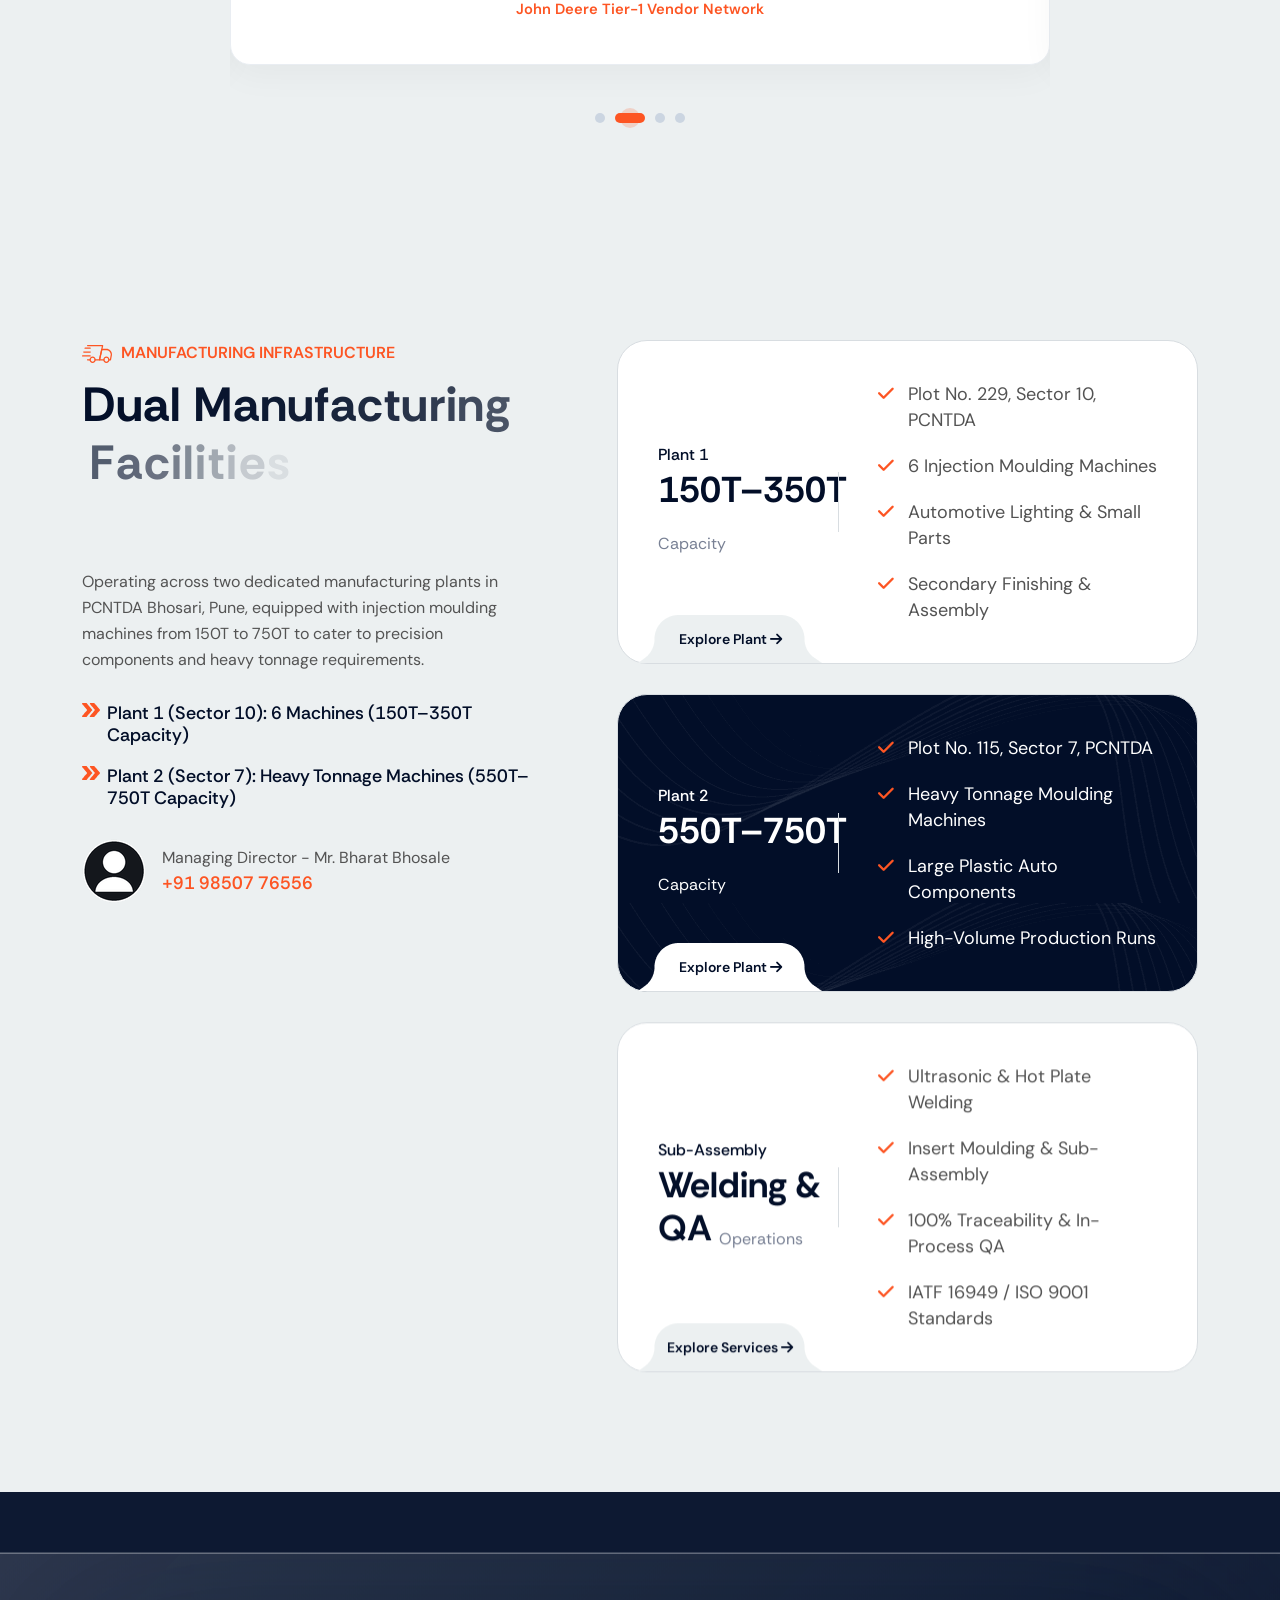
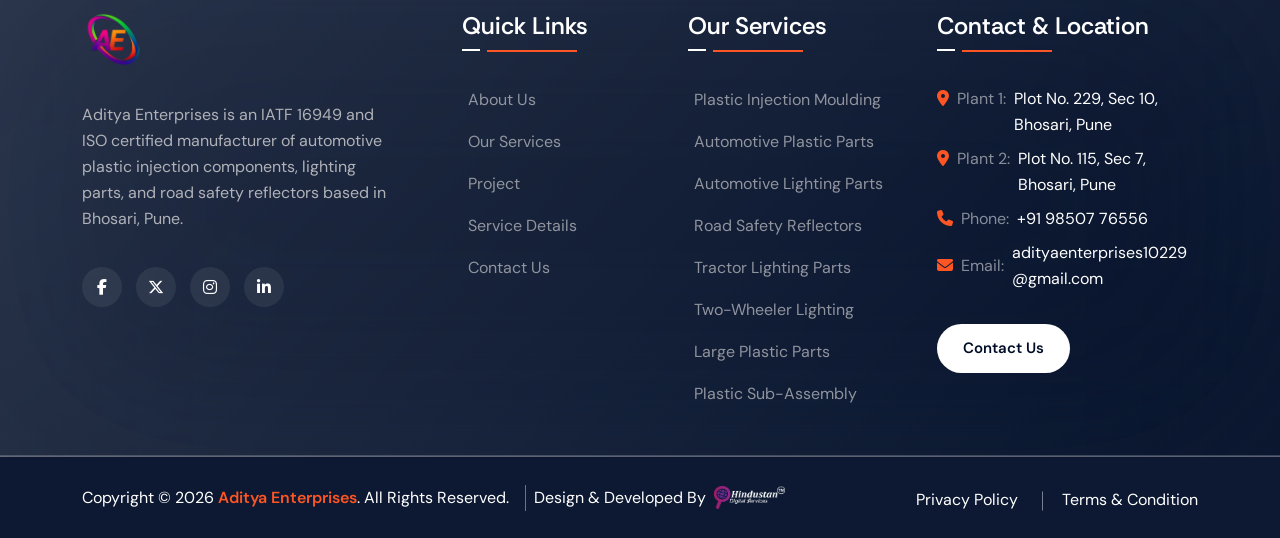
==== commit 28b59057: "add single service page and detailed service component pages" ====
--- a/index.html
+++ b/index.html
@@ -1161,7 +1161,7 @@
 
     <!-- Pricing Section Start -->
     <section class="pricing-sec position-relative bg-shade sec-padding">
-        <img src="assets/images/pricing-sh1.png" alt="" class="abs-img moveY bottom-0 start-0">
+        
         <div class="parallax-overly"></div>
         <div class="container">
             <div class="row">
